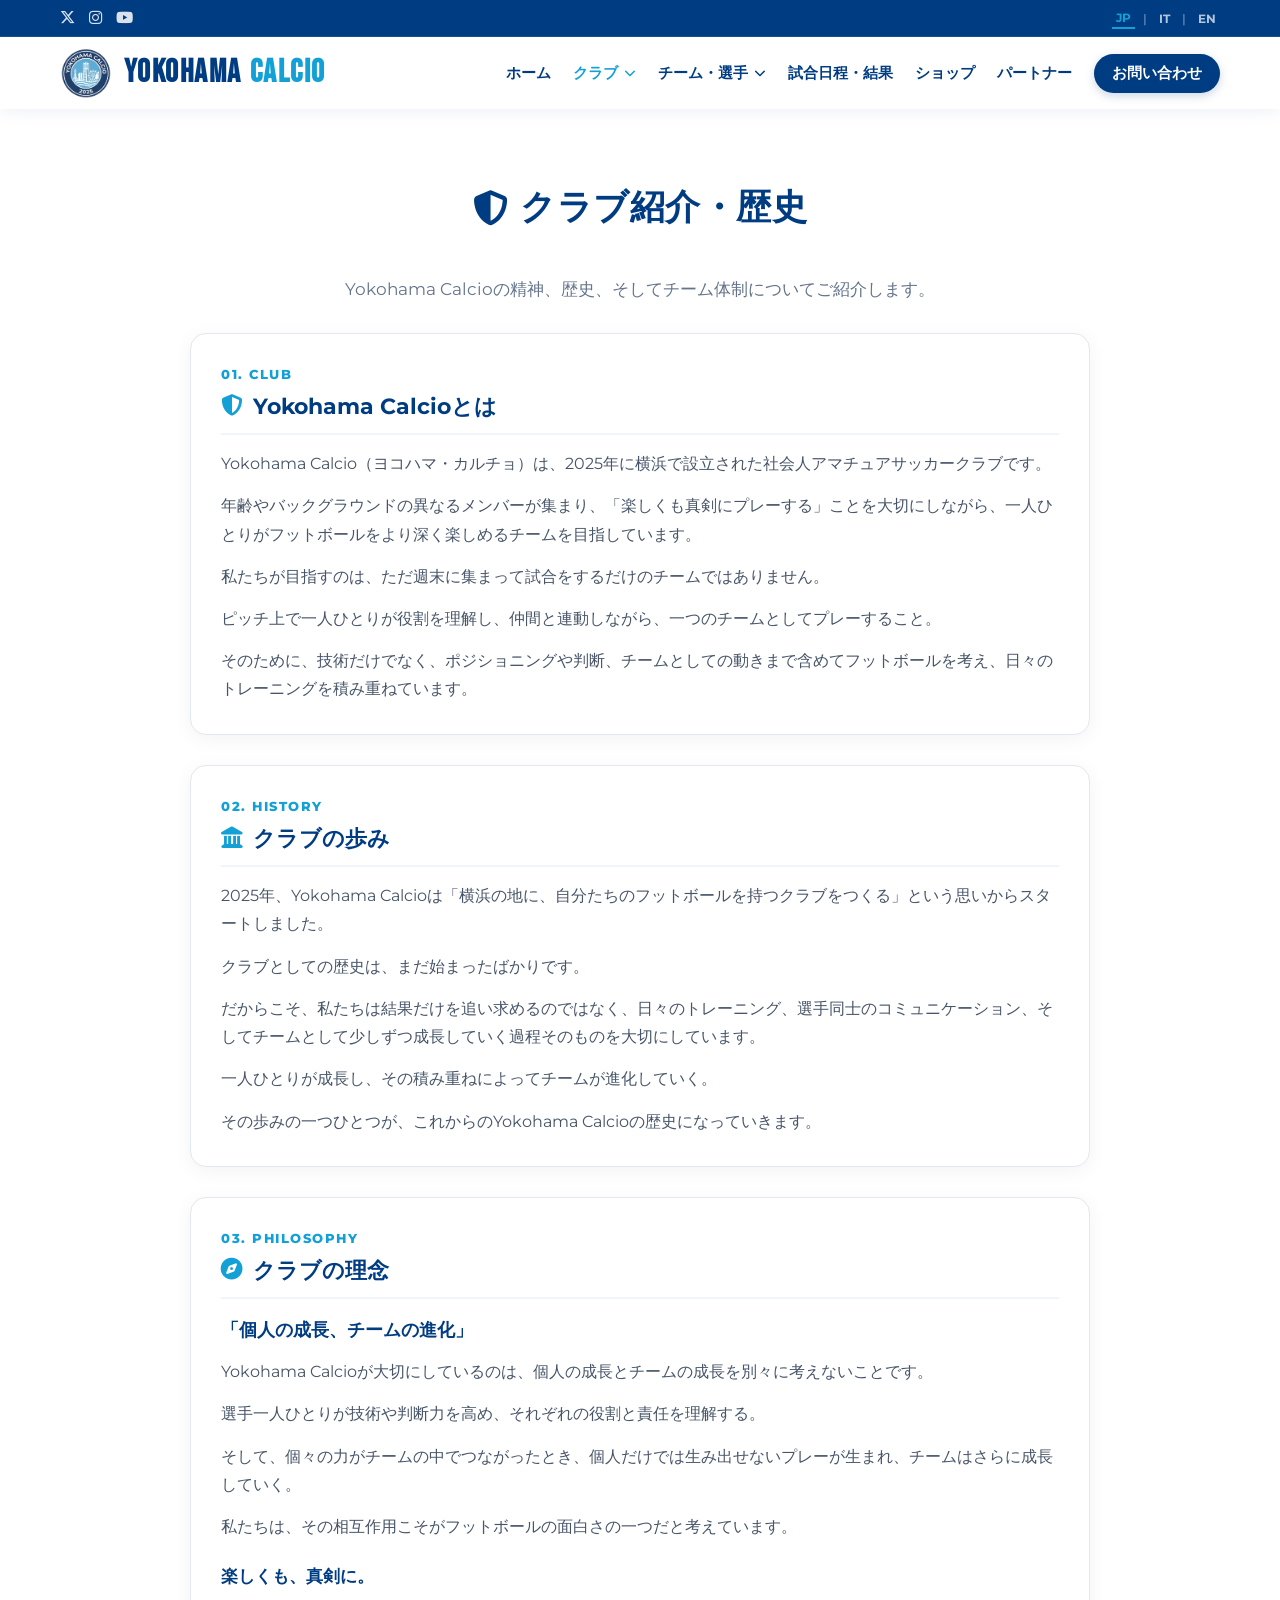
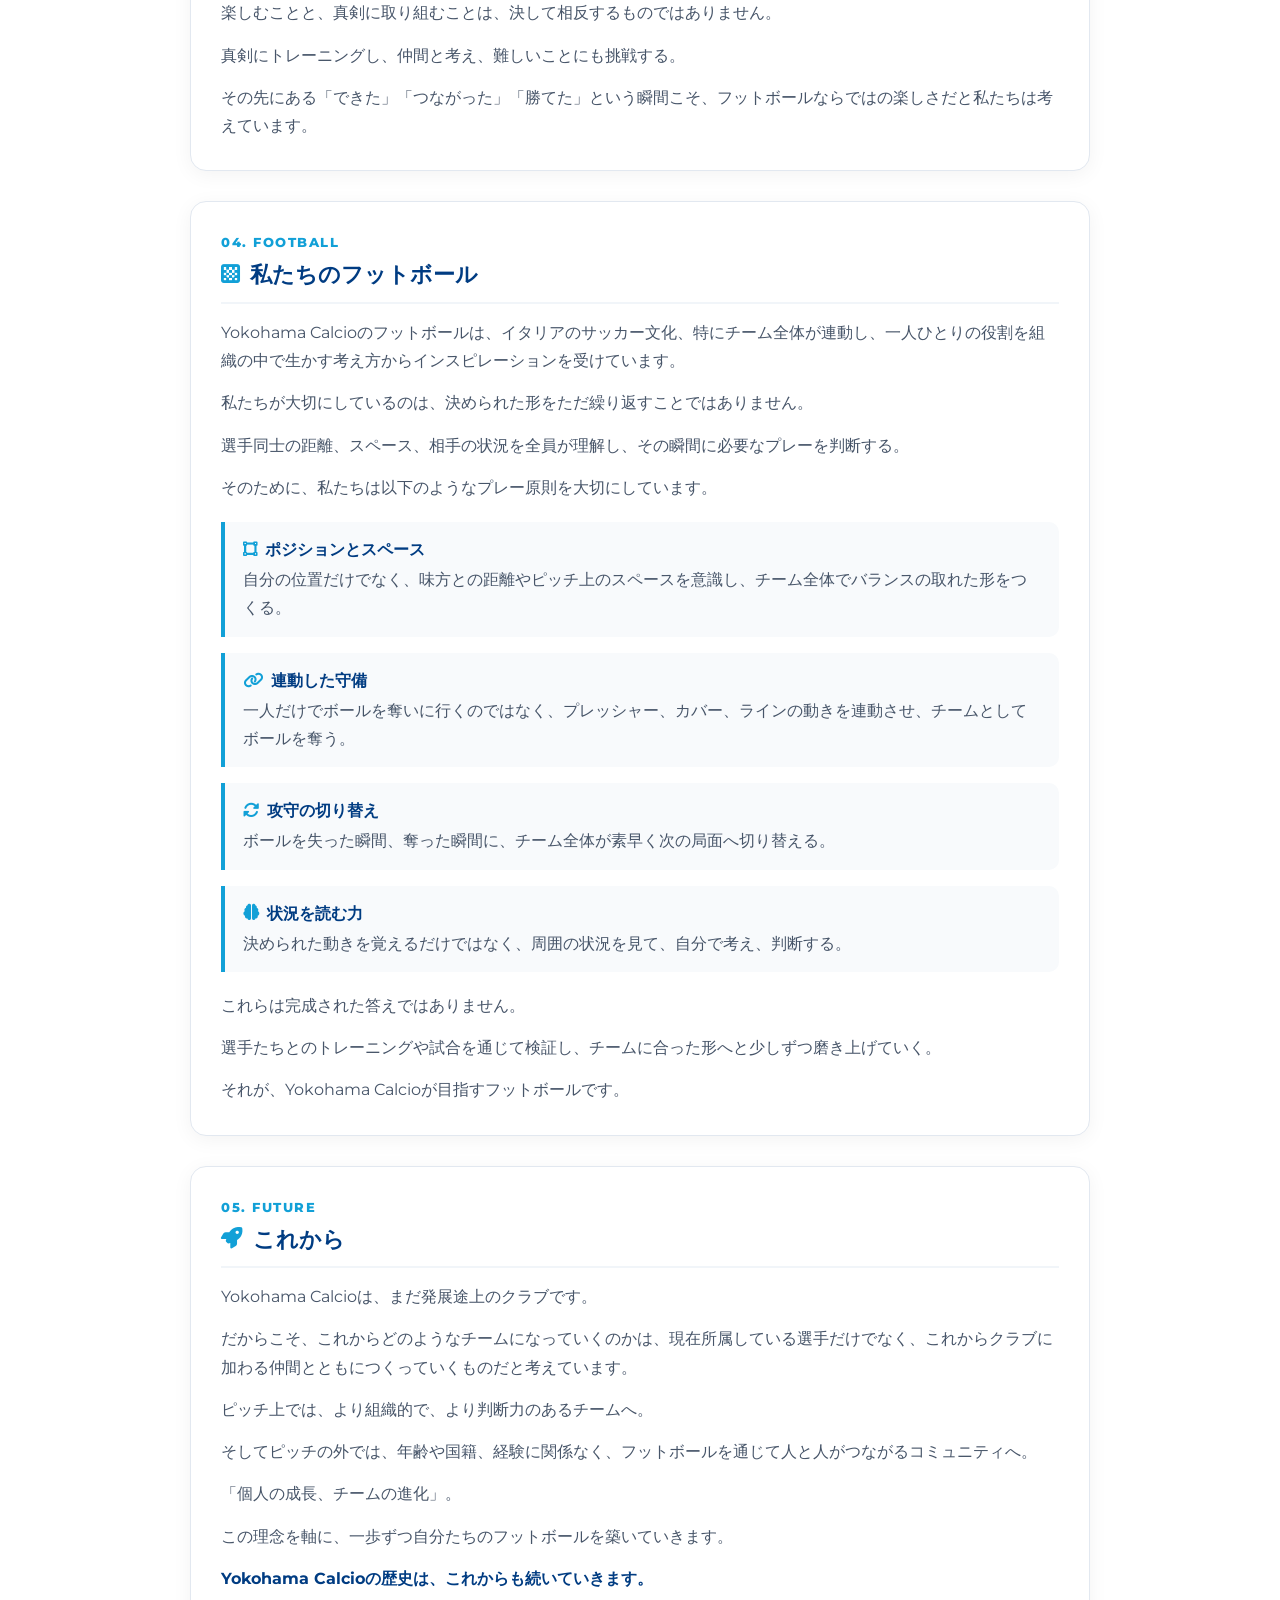
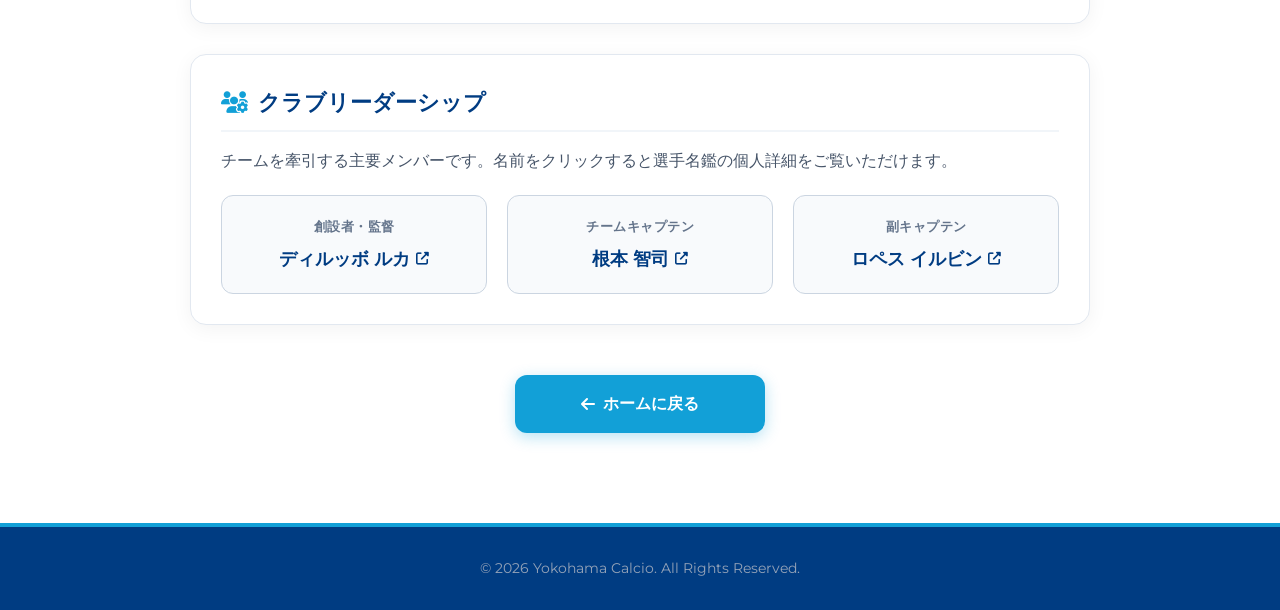
==== about.html @ 45d13f6e "Update about.html" ====
<!DOCTYPE html>
<html lang="ja">
<head>
    <meta charset="UTF-8">
    <meta name="viewport" content="width=device-width, initial-scale=1.0">
    
    <title>クラブ紹介・歴史 | About Club | Yokohama Calcio</title>
    
    <meta name="description" content="Yokohama Calcio（ヨコハマ・カルチョ）のクラブ紹介、歴史、理念、フットボール原則、およびリーダーシップについて。横浜市を拠点とする社会人サッカークラブ。">
    <meta name="keywords" content="Yokohama Calcio, クラブ紹介, チームの歴史, 横浜 サッカーチーム, チーム理念, 戦術, About Yokohama Calcio, Amateur Football Club Yokohama">
    <meta name="author" content="Yokohama Calcio">
    <meta name="robots" content="index, follow">

    <link rel="alternate" hreflang="ja" href="https://yokohamacalcio.com/about.html" />
    <link rel="alternate" hreflang="it" href="https://yokohamacalcio.com/about.html?lang=it" />
    <link rel="alternate" hreflang="en" href="https://yokohamacalcio.com/about.html?lang=en" />
    <link rel="alternate" hreflang="x-default" href="https://yokohamacalcio.com/about.html" />

    <meta property="og:type" content="website">
    <meta property="og:url" content="https://yokohamacalcio.com/about.html">
    <meta property="og:title" content="クラブ紹介・歴史 | Yokohama Calcio">
    <meta property="og:description" content="Yokohama Calcioのチーム理念、歴史、および主要メンバーをご紹介します。">
    <meta property="og:image" content="https://yokohamacalcio.com/immagini/logo.png?v=2">

    <meta name="twitter:card" content="summary_large_image">
    <meta name="twitter:site" content="@yokohamacalcio">
    <meta name="twitter:title" content="クラブ紹介・歴史 | Yokohama Calcio">
    <meta name="twitter:description" content="Yokohama Calcioのチーム理念、歴史、および主要メンバーをご紹介します。">
    <meta name="twitter:image" content="https://yokohamacalcio.com/immagini/logo.png?v=2">
    
    <link rel="icon" href="./immagini/logo.png?v=2" type="image/png">
    <link rel="apple-touch-icon" href="./immagini/logo.png?v=2">
    <link rel="sitemap" type="application/xml" title="Sitemap" href="https://yokohamacalcio.com/sitemap.xml" />

    <link rel="stylesheet" href="https://cdnjs.cloudflare.com/ajax/libs/font-awesome/6.5.0/css/all.min.css">
    <link href="https://fonts.googleapis.com/css2?family=Bebas+Neue&family=Montserrat:wght@400;600;700;800&display=swap" rel="stylesheet">
    <link rel="stylesheet" href="style.css">

    <!-- DATI STRUTTURATI CLUB -->
    <script type="application/ld+json">
    {
      "@context": "https://schema.org",
      "@type": "SportsOrganization",
      "name": "Yokohama Calcio",
      "sport": "Soccer",
      "url": "https://yokohamacalcio.com/about.html",
      "logo": "https://yokohamacalcio.com/immagini/logo.png?v=2",
      "description": "Yokohama Calcio official club history, philosophy, football principles and leadership.",
      "address": {
        "@type": "PostalAddress",
        "addressLocality": "Yokohama",
        "addressRegion": "Kanagawa",
        "addressCountry": "JP"
      }
    }
    </script>
    
    <style>
        /* --- OVERLAY MENU MOBILE SCURO COMPATTO --- */
        .mobile-nav {
            position: fixed;
            top: 0; left: 0;
            width: 100vw; height: 100vh;
            background: rgba(0, 10, 25, 0.75);
            backdrop-filter: blur(6px);
            -webkit-backdrop-filter: blur(6px);
            z-index: 9999;
            display: flex; justify-content: center; align-items: flex-start;
            padding: 15px; box-sizing: border-box;
        }
        .mobile-nav.hidden { display: none !important; }
        .mobile-nav-content {
            background: linear-gradient(145deg, #00224a 0%, #001229 100%);
            color: #ffffff;
            width: 100%; max-width: 380px; max-height: 85vh;
            overflow-y: auto; border-radius: 16px;
            padding: 20px;
            border: 1px solid rgba(135, 206, 235, 0.25);
            box-shadow: 0 15px 35px rgba(0, 0, 0, 0.5);
            display: flex; flex-direction: column; margin-top: 10px;
        }
        .mobile-nav-header {
            display: flex; justify-content: space-between; align-items: center;
            padding-bottom: 12px; margin-bottom: 12px;
            border-bottom: 1px solid rgba(255, 255, 255, 0.15);
        }
        .mobile-nav-header .brand-name { color: #ffffff; font-size: 1.15rem; font-weight: 800; letter-spacing: 1px; }
        .mobile-nav-header .brand-sub { color: #87ceeb; }
        .mobile-nav-close {
            background: rgba(255, 255, 255, 0.1);
            border: 1px solid rgba(255, 255, 255, 0.2);
            font-size: 1.1rem; color: #ffffff; cursor: pointer;
            width: 34px; height: 34px; border-radius: 50%;
            display: flex; align-items: center; justify-content: center;
            transition: all 0.2s ease;
        }
        .mobile-nav-close:active { background: #87ceeb; color: #00224a; }
        .mobile-link {
            color: #ffffff !important;
            font-size: 0.95rem; font-weight: 600;
            padding: 10px 12px; border-radius: 8px;
            display: flex; align-items: center; gap: 12px;
            text-decoration: none;
            transition: background 0.2s ease;
        }
        .mobile-link:hover, .mobile-link:active { background: rgba(255, 255, 255, 0.08); }

        /* ALLINEAMENTO RIGIDO DI TUTTE LE ICONE DEL MENU MOBILE */
        .mobile-nav .menu-icon {
            width: 24px !important;
            min-width: 24px !important;
            text-align: center !important;
            color: #87ceeb !important;
            font-size: 1.05rem !important;
            display: inline-block !important;
            flex-shrink: 0 !important;
        }

        .mobile-dropdown-toggle {
            width: 100%; background: transparent; border: none;
            color: #ffffff !important; font-size: 0.95rem; font-weight: 600;
            padding: 10px 12px;
            display: flex; justify-content: space-between; align-items: center;
            border-radius: 8px; cursor: pointer; box-sizing: border-box;
        }
        .mobile-dropdown-toggle-left {
            display: flex;
            align-items: center;
            gap: 12px;
        }
        .mobile-submenu {
            background: rgba(0, 0, 0, 0.25); border-radius: 8px;
            padding: 4px 0 4px 10px; margin: 4px 0 8px 8px;
            border-left: 2px solid #87ceeb;
        }
        .mobile-submenu .mobile-link.sub {
            font-size: 0.88rem; padding: 8px 10px;
            color: #e2e8f0 !important;
        }
        .mobile-cta-wrapper {
            margin-top: 12px; padding-top: 12px;
            border-top: 1px solid rgba(255, 255, 255, 0.15);
        }
        .mobile-cta-btn {
            background: #87ceeb; color: #00224a !important;
            font-weight: 800; text-align: center;
            padding: 10px; border-radius: 8px;
            display: flex; align-items: center; justify-content: center;
            gap: 8px; text-decoration: none;
        }

        /* --- STILI SPECIFICI PAGINA ABOUT --- */
        .about-content-wrapper {
            display: flex;
            flex-direction: column;
            gap: 30px;
            max-width: 900px;
            margin: 0 auto;
        }
        .about-block {
            background: #ffffff;
            border-radius: 16px;
            padding: 30px;
            box-shadow: 0 4px 20px rgba(0,0,0,0.05);
            border: 1px solid #e2e8f0;
        }
        .about-block-subtitle {
            font-size: 0.82rem;
            font-weight: 800;
            color: var(--primary-sky, #12A0D7);
            letter-spacing: 1.5px;
            text-transform: uppercase;
            margin-bottom: 4px;
            display: block;
        }
        .about-block h3 {
            font-family: 'Montserrat', sans-serif;
            font-size: 1.35rem;
            color: var(--dark-navy, #003c82);
            margin-bottom: 15px;
            display: flex;
            align-items: center;
            gap: 10px;
            border-bottom: 2px solid #f1f5f9;
            padding-bottom: 10px;
        }
        .about-block h3 i {
            color: var(--primary-sky, #87ceeb);
        }
        .about-block p {
            color: #475569;
            line-height: 1.8;
            margin-bottom: 14px;
            font-size: 0.98rem;
        }
        .about-block p:last-child {
            margin-bottom: 0;
        }

        /* LISTA PRINCIPI DI GIOCO (FOOTBALL) */
        .principles-list {
            display: flex;
            flex-direction: column;
            gap: 16px;
            margin: 20px 0;
        }
        .principle-item {
            background: #f8fafc;
            border-left: 4px solid var(--primary-sky, #87ceeb);
            padding: 14px 18px;
            border-radius: 0 10px 10px 0;
        }
        .principle-title {
            font-weight: 800;
            color: var(--dark-navy, #003c82);
            font-size: 1.02rem;
            margin-bottom: 4px;
            display: flex;
            align-items: center;
            gap: 8px;
        }
        .principle-desc {
            font-size: 0.92rem;
            color: #475569;
            line-height: 1.6;
            margin: 0 !important;
        }

        .leadership-grid {
            display: grid;
            grid-template-columns: repeat(auto-fit, minmax(200px, 1fr));
            gap: 20px;
            margin-top: 20px;
        }
        .leader-card {
            background: #f8fafc;
            border-radius: 12px;
            padding: 20px;
            text-align: center;
            border: 1px solid #cbd5e1;
            transition: transform 0.2s ease, box-shadow 0.2s ease;
        }
        .leader-card:hover {
            transform: translateY(-3px);
            box-shadow: 0 6px 15px rgba(0,60,130,0.1);
            border-color: var(--primary-sky, #87ceeb);
        }
        .leader-role {
            font-size: 0.82rem;
            font-weight: 700;
            color: #64748b;
            text-transform: uppercase;
            margin-bottom: 8px;
            letter-spacing: 0.5px;
        }
        .leader-name {
            font-size: 1.1rem;
            font-weight: 800;
        }
        .leader-name a {
            color: var(--dark-navy, #003c82);
            text-decoration: none;
            display: inline-flex;
            align-items: center;
            gap: 6px;
        }
        .leader-name a:hover {
            color: #12A0D7;
            text-decoration: underline;
        }
        .leader-name a i {
            font-size: 0.8rem;
        }

        /* OPTIMIZATION RESPONSIVE TYPOGRAPHY PER MOBILE */
        @media (max-width: 600px) {
            .section-title {
                font-size: 1.45rem !important;
                line-height: 1.3 !important;
                justify-content: center !important;
                text-align: center !important;
            }
            .about-block h3 {
                font-size: 1.15rem !important;
            }
            .about-block p {
                font-size: 0.9rem !important;
            }
        }
    </style>
</head>
<body>

<header class="header">
  <div class="top-bar">
    <div class="container top-bar-container">
      <div class="top-bar-social">
        <a href="https://x.com/yokohamacalcio" target="_blank" aria-label="X"><i class="fab fa-x-twitter"></i></a>
        <a href="https://instagram.com/yokohamacalcio" target="_blank" aria-label="Instagram"><i class="fab fa-instagram"></i></a>
        <a href="https://youtube.com/@yokohamacalcio?si=NBPkZ0qFxFVrOIof" target="_blank" aria-label="YouTube"><i class="fab fa-youtube"></i></a>
      </div>
      <div class="lang-switcher">
        <button class="lang-btn active" data-lang="ja">JP</button>
        <span class="lang-divider">|</span>
        <button class="lang-btn" data-lang="it">IT</button>
        <span class="lang-divider">|</span>
        <button class="lang-btn" data-lang="en">EN</button>
      </div>
    </div>
  </div>

  <div class="main-header-bar">
    <div class="container header-container">
      <div class="logo-title">
        <a href="index.html">
          <img src="./immagini/logo.png?v=2" alt="Yokohama Calcio" class="logo">
        </a>
        <a href="index.html" class="brand-name">
          <span>YOKOHAMA</span>
          <span class="brand-sub">CALCIO</span>
        </a>
      </div>

      <div class="desktop-nav-wrapper">
        <nav class="main-nav">
          <a href="index.html" data-i18n="nav.home">ホーム</a>

          <div class="nav-item dropdown">
            <a href="about.html" class="dropdown-toggle" style="color: var(--primary-sky);">
              <span data-i18n="nav.about_group">クラブ</span> 
              <i class="fas fa-chevron-down nav-arrow"></i>
            </a>
            <div class="dropdown-menu">
              <a href="about.html" style="color: var(--primary-sky); font-weight: 700;" data-i18n="nav.about">チーム紹介</a>
              <a href="index.html#gallery" data-i18n="nav.gallery">ギャラリー</a>
              <a href="faq.html" data-i18n="nav.faq">よくある質問</a>
            </div>
          </div>

          <div class="nav-item dropdown">
            <a href="players.html" class="dropdown-toggle">
              <span data-i18n="nav.team_group">チーム・選手</span> 
              <i class="fas fa-chevron-down nav-arrow"></i>
            </a>
            <div class="dropdown-menu">
              <a href="players.html" data-i18n="nav.players">選手紹介</a>
              <a href="stats.html" data-i18n="nav.stats">成績・スタッツ</a>
            </div>
          </div>

          <a href="matches.html" data-i18n="nav.matches">試合日程・結果</a>
          <a href="index.html#shop" data-i18n="nav.shop">ショップ</a>
          <a href="index.html#sponsors" data-i18n="nav.sponsors">パートナー</a>
          <a href="index.html#contact" class="nav-cta-btn" data-i18n="nav.contact">お問い合わせ</a>
        </nav>
      </div>

      <button class="mobile-menu-toggle" aria-label="Menu">
        <i class="fas fa-bars"></i>
      </button>
    </div>
  </div>

  <nav class="mobile-nav hidden">
    <div class="mobile-nav-content">
      <div class="mobile-nav-header">
        <div class="logo-title" style="margin: 0;">
          <span class="brand-name">YOKOHAMA <span class="brand-sub">CALCIO</span></span>
        </div>
        <button class="mobile-nav-close" aria-label="Chiudi"><i class="fas fa-times"></i></button>
      </div>

      <a href="index.html" class="mobile-link">
        <i class="fas fa-home menu-icon"></i> <span data-i18n="nav.home">ホーム</span>
      </a>

      <div class="mobile-dropdown-group">
        <button class="mobile-dropdown-toggle">
          <div class="mobile-dropdown-toggle-left">
            <i class="fas fa-shield-alt menu-icon"></i>
            <span data-i18n="nav.team_group">チーム・選手</span>
          </div>
          <i class="fas fa-chevron-down mobile-arrow" style="color: #87ceeb;"></i>
        </button>
        <div class="mobile-submenu hidden">
          <a href="about.html" class="mobile-link sub" style="color: #87ceeb !important; font-weight: 800;" data-i18n="nav.about">チーム紹介</a>
          <a href="players.html" class="mobile-link sub" data-i18n="nav.players">選手紹介</a>
          <a href="stats.html" class="mobile-link sub" data-i18n="nav.stats">成績・スタッツ</a>
          <a href="index.html#gallery" class="mobile-link sub" data-i18n="nav.gallery">ギャラリー</a>
        </div>
      </div>

      <a href="matches.html" class="mobile-link">
        <i class="fas fa-calendar-alt menu-icon"></i> <span data-i18n="nav.matches">試合日程・結果</span>
      </a>
      <a href="index.html#shop" class="mobile-link">
        <i class="fas fa-shopping-bag menu-icon"></i> <span data-i18n="nav.shop">ショップ</span>
      </a>
      <a href="index.html#sponsors" class="mobile-link">
        <i class="fas fa-handshake menu-icon"></i> <span data-i18n="nav.sponsors">パートナー</span>
      </a>
      <a href="faq.html" class="mobile-link">
        <i class="fas fa-question-circle menu-icon"></i> <span data-i18n="nav.faq">よくある質問</span>
      </a>

      <div class="mobile-cta-wrapper">
        <a href="index.html#contact" class="mobile-cta-btn">
          <i class="fas fa-paper-plane"></i> <span data-i18n="nav.contact">お問い合わせ</span>
        </a>
      </div>
    </div>
  </nav>
</header>

<section class="section about-page-section">
    <div class="container">
        <h2 class="section-title"><i class="fas fa-shield-alt"></i> <span data-i18n="about_page.title">クラブ紹介・歴史</span></h2>
        <p class="matches-intro" data-i18n="about_page.intro" style="text-align: center; color: #64748b; margin-bottom: 30px;">Yokohama Calcioの精神、歴史、そしてチーム体制についてご紹介します。</p>

        <div class="about-content-wrapper">
            
            <!-- 01. CLUB -->
            <div class="about-block">
                <span class="about-block-subtitle">01. CLUB</span>
                <h3><i class="fas fa-shield-alt"></i> <span data-i18n="about.sec1_title">Yokohama Calcioとは</span></h3>
                <p data-i18n="about.sec1_p1">Yokohama Calcio（ヨコハマ・カルチョ）は、2025年に横浜で設立された社会人アマチュアサッカークラブです。</p>
                <p data-i18n="about.sec1_p2">年齢やバックグラウンドの異なるメンバーが集まり、「楽しくも真剣にプレーする」ことを大切にしながら、一人ひとりがフットボールをより深く楽しめるチームを目指しています。</p>
                <p data-i18n="about.sec1_p3">私たちが目指すのは、ただ週末に集まって試合をするだけのチームではありません。</p>
                <p data-i18n="about.sec1_p4">ピッチ上で一人ひとりが役割を理解し、仲間と連動しながら、一つのチームとしてプレーすること。</p>
                <p data-i18n="about.sec1_p5">そのために、技術だけでなく、ポジショニングや判断、チームとしての動きまで含めてフットボールを考え、日々のトレーニングを積み重ねています。</p>
            </div>

            <!-- 02. HISTORY -->
            <div class="about-block">
                <span class="about-block-subtitle">02. HISTORY</span>
                <h3><i class="fas fa-landmark"></i> <span data-i18n="about.sec2_title">クラブの歩み</span></h3>
                <p data-i18n="about.sec2_p1">2025年、Yokohama Calcioは「横浜の地に、自分たちのフットボールを持つクラブをつくる」という思いからスタートしました。</p>
                <p data-i18n="about.sec2_p2">クラブとしての歴史は、まだ始まったばかりです。</p>
                <p data-i18n="about.sec2_p3">だからこそ、私たちは結果だけを追い求めるのではなく、日々のトレーニング、選手同士のコミュニケーション、そしてチームとして少しずつ成長していく過程そのものを大切にしています。</p>
                <p data-i18n="about.sec2_p4">一人ひとりが成長し、その積み重ねによってチームが進化していく。</p>
                <p data-i18n="about.sec2_p5">その歩みの一つひとつが、これからのYokohama Calcioの歴史になっていきます。</p>
            </div>

            <!-- 03. PHILOSOPHY -->
            <div class="about-block">
                <span class="about-block-subtitle">03. PHILOSOPHY</span>
                <h3><i class="fas fa-compass"></i> <span data-i18n="about.sec3_title">クラブの理念</span></h3>
                <p style="font-weight: 800; color: var(--dark-navy, #003c82); font-size: 1.1rem; margin-bottom: 12px;" data-i18n="about.sec3_motto">「個人の成長、チームの進化」</p>
                <p data-i18n="about.sec3_p1">Yokohama Calcioが大切にしているのは、個人の成長とチームの成長を別々に考えないことです。</p>
                <p data-i18n="about.sec3_p2">選手一人ひとりが技術や判断力を高め、それぞれの役割と責任を理解する。</p>
                <p data-i18n="about.sec3_p3">アンド、個々の力がチームの中でつながったとき、個人だけでは生み出せないプレーが生まれ、チームはさらに成長していく。</p>
                <p data-i18n="about.sec3_p4">私たちは、その相互作用こそがフットボールの面白さの一つだと考えています。</p>
                
                <p style="font-weight: 800; color: var(--dark-navy, #003c82); font-size: 1.05rem; margin-top: 20px; margin-bottom: 8px;" data-i18n="about.sec3_submotto">楽しくも、真剣に。</p>
                <p data-i18n="about.sec3_p5">楽しむことと、真剣に取り組むことは、決して相反するものではありません。</p>
                <p data-i18n="about.sec3_p6">真剣にトレーニングし、仲間と考え、難しいことにも挑戦する。</p>
                <p data-i18n="about.sec3_p7">その先にある「できた」「つながった」「勝てた」という瞬間こそ、フットボールならではの楽しさだと私たちは考えています。</p>
            </div>

            <!-- 04. FOOTBALL -->
            <div class="about-block">
                <span class="about-block-subtitle">04. FOOTBALL</span>
                <h3><i class="fas fa-chess-board"></i> <span data-i18n="about.sec4_title">私たちのフットボール</span></h3>
                <p data-i18n="about.sec4_p1">Yokohama Calcioのフットボールは、イタリアのサッカー文化、特にチーム全体が連動し、一人ひとりの役割を組織の中で生かす考え方からインスピレーションを受けています。</p>
                <p data-i18n="about.sec4_p2">私たちが大切にしているのは、決められた形をただ繰り返すことではありません。</p>
                <p data-i18n="about.sec4_p3">選手同士の距離、スペース、相手の状況を全員が理解し、その瞬間に必要なプレーを判断する。</p>
                <p data-i18n="about.sec4_p4">そのために、私たちは以下のようなプレー原則を大切にしています。</p>

                <div class="principles-list">
                    <div class="principle-item">
                        <div class="principle-title"><i class="fas fa-vector-square" style="color: #12A0D7;"></i> <span data-i18n="about.p1_title">ポジションとスペース</span></div>
                        <p class="principle-desc" data-i18n="about.p1_desc">自分の位置だけでなく、味方との距離やピッチ上のスペースを意識し、チーム全体でバランスの取れた形をつくる。</p>
                    </div>
                    <div class="principle-item">
                        <div class="principle-title"><i class="fas fa-link" style="color: #12A0D7;"></i> <span data-i18n="about.p2_title">連動した守備</span></div>
                        <p class="principle-desc" data-i18n="about.p2_desc">一人だけでボールを奪いに行くのではなく、プレッシャー、カバー、ラインの動きを連動させ、チームとしてボールを奪う。</p>
                    </div>
                    <div class="principle-item">
                        <div class="principle-title"><i class="fas fa-sync-alt" style="color: #12A0D7;"></i> <span data-i18n="about.p3_title">攻守の切り替え</span></div>
                        <p class="principle-desc" data-i18n="about.p3_desc">ボールを失った瞬間、奪った瞬間に、チーム全体が素早く次の局面へ切り替える。</p>
                    </div>
                    <div class="principle-item">
                        <div class="principle-title"><i class="fas fa-brain" style="color: #12A0D7;"></i> <span data-i18n="about.p4_title">状況を読む力</span></div>
                        <p class="principle-desc" data-i18n="about.p4_desc">決められた動きを覚えるだけではなく、周囲の状況を見て、自分で考え、判断する。</p>
                    </div>
                </div>

                <p data-i18n="about.sec4_p5">これらは完成された答えではありません。</p>
                <p data-i18n="about.sec4_p6">選手たちとのトレーニングや試合を通じて検証し、チームに合った形へと少しずつ磨き上げていく。</p>
                <p data-i18n="about.sec4_p7">それが、Yokohama Calcioが目指すフットボールです。</p>
            </div>

            <!-- 05. FUTURE -->
            <div class="about-block">
                <span class="about-block-subtitle">05. FUTURE</span>
                <h3><i class="fas fa-rocket"></i> <span data-i18n="about.sec5_title">これから</span></h3>
                <p data-i18n="about.sec5_p1">Yokohama Calcioは、まだ発展途上のクラブです。</p>
                <p data-i18n="about.sec5_p2">だからこそ、これからどのようなチームになっていくのかは、現在所属している選手だけでなく、これからクラブに加わる仲間とともにつくっていくものだと考えています。</p>
                <p data-i18n="about.sec5_p3">ピッチ上では、より組織的で、より判断力のあるチームへ。</p>
                <p data-i18n="about.sec5_p4">そしてピッチの外では、年齢や国籍、経験に関係なく、フットボールを通じて人と人がつながるコミュニティへ。</p>
                <p data-i18n="about.sec5_p5">「個人の成長、チームの進化」。</p>
                <p data-i18n="about.sec5_p6">この理念を軸に、一歩ずつ自分たちのフットボールを築いていきます。</p>
                <p data-i18n="about.sec5_p7" style="font-weight: 700; color: var(--dark-navy, #003c82);">Yokohama Calcioの歴史は、これからも続いていきます。</p>
            </div>

            <!-- LEADERSHIP / ORGANIGRAMMA DINAMICO DA JSON -->
            <div class="about-block">
                <h3><i class="fas fa-users-cog"></i> <span data-i18n="about.leadership_title">クラブリーダーシップ</span></h3>
                <p data-i18n="about.leadership_desc">チームを牽引する主要メンバーです。名前をクリックすると選手名鑑の個人詳細をご覧いただけます。</p>
                
                <div class="leadership-grid">
                    <div class="leader-card">
                        <div class="leader-role" data-i18n="role.manager">創設者・監督</div>
                        <div class="leader-name">
                            <a href="players.html#di-rubbo-luca" data-player-id="di-rubbo-luca">
                                <span class="player-display-name">ディルッボ ルカ</span> <i class="fas fa-external-link-alt"></i>
                            </a>
                        </div>
                    </div>
                    <div class="leader-card">
                        <div class="leader-role" data-i18n="role.captain">チームキャプテン</div>
                        <div class="leader-name">
                            <a href="players.html#nemoto-satoshi" data-player-id="nemoto-satoshi">
                                <span class="player-display-name">根本 智司</span> <i class="fas fa-external-link-alt"></i>
                            </a>
                        </div>
                    </div>
                    <div class="leader-card">
                        <div class="leader-role" data-i18n="role.vice_captain">副キャプテン</div>
                        <div class="leader-name">
                            <a href="players.html#lopez-irving" data-player-id="lopez-irving">
                                <span class="player-display-name">ロペス イルビン</span> <i class="fas fa-external-link-alt"></i>
                            </a>
                        </div>
                    </div>
                </div>
            </div>

        </div>

        <div class="back-home-wrapper" style="text-align: center; margin-top: 50px;">
            <a href="index.html" class="google-form-btn back-btn" style="display: inline-flex; justify-content: center; align-items: center; max-width: 250px; margin: 0 auto; gap: 8px;">
                <i class="fas fa-arrow-left"></i> <span data-i18n="btn.back_home">ホームに戻る</span>
            </a>
        </div>
    </div>
</section>

<button id="scrollToTopBtn" aria-label="Torna in cima"><i class="fas fa-chevron-up"></i></button>

<footer class="footer">
    <p>&copy; <span id="currentYear"></span> Yokohama Calcio. All Rights Reserved.</p>
</footer>

<script>
    const pageTitles = {
        ja: "クラブ紹介・歴史 | About Club | Yokohama Calcio",
        it: "Chi Siamo & Storia | Yokohama Calcio",
        en: "About Club & History | Yokohama Calcio"
    };

    let currentLang = localStorage.getItem('preferred_lang') || 'ja';
    let playersData = [];

    const translations = {
        ja: {
            "nav.home": "ホーム", "nav.about_group": "クラブ", "nav.team_group": "チーム・選手",
            "nav.team": "チーム", "nav.about": "チーム紹介", "nav.players": "選手紹介", "nav.stats": "成績・スタッツ",
            "nav.matches": "試合日程・結果", "nav.gallery": "ギャラリー", "nav.sponsors": "パートナー",
            "nav.faq": "よくある質問", "nav.shop": "ショップ", "nav.contact": "お問い合わせ",
            "about_page.title": "クラブ紹介・歴史", "about_page.intro": "Yokohama Calcioの精神、歴史、そしてチーム体制についてご紹介します。",
            
            "about.sec1_title": "Yokohama Calcioとは",
            "about.sec1_p1": "Yokohama Calcio（ヨコハマ・カルチョ）は、2025年に横浜で設立された社会人アマチュアサッカークラブです。",
            "about.sec1_p2": "年齢やバックグラウンドの異なるメンバーが集まり、「楽しくも真剣にプレーする」ことを大切にしながら、一人ひとりがフットボールをより深く楽しめるチームを目指しています。",
            "about.sec1_p3": "私たちが目指すのは、ただ週末に集まって試合をするだけのチームではありません。",
            "about.sec1_p4": "ピッチ上で一人ひとりが役割を理解し、仲間と連動しながら、一つのチームとしてプレーすること。",
            "about.sec1_p5": "そのために、技術だけでなく、ポジショニングや判断、チームとしての動きまで含めてフットボールを考え、日々のトレーニングを積み重ねています。",

            "about.sec2_title": "クラブの歩み",
            "about.sec2_p1": "2025年、Yokohama Calcioは「横浜の地に、自分たちのフットボールを持つクラブをつくる」という思いからスタートしました。",
            "about.sec2_p2": "クラブとしての歴史は、まだ始まったばかりです。",
            "about.sec2_p3": "だからこそ、私たちは結果だけを追い求めるのではなく、日々のトレーニング、選手同士のコミュニケーション、そしてチームとして少しずつ成長していく過程そのものを大切にしています。",
            "about.sec2_p4": "一人ひとりが成長し、その積み重ねによってチームが進化していく。",
            "about.sec2_p5": "その歩みの一つひとつが、これからのYokohama Calcioの歴史になっていきます。",

            "about.sec3_title": "クラブの理念",
            "about.sec3_motto": "「個人の成長、チームの進化」",
            "about.sec3_p1": "Yokohama Calcioが大切にしているのは、個人の成長とチームの成長を別々に考えないことです。",
            "about.sec3_p2": "選手一人ひとりが技術や判断力を高め、それぞれの役割と責任を理解する。",
            "about.sec3_p3": "そして、個々の力がチームの中でつながったとき、個人だけでは生み出せないプレーが生まれ、チームはさらに成長していく。",
            "about.sec3_p4": "私たちは、その相互作用こそがフットボールの面白さの一つだと考えています。",
            "about.sec3_submotto": "楽しくも、真剣に。",
            "about.sec3_p5": "楽しむことと、真剣に取り組むことは、決して相反するものではありません。",
            "about.sec3_p6": "真剣にトレーニングし、仲間と考え、難しいことにも挑戦する。",
            "about.sec3_p7": "その先にある「できた」「つながった」「勝てた」という瞬間こそ、フットボールならではの楽しさだと私たちは考えています。",

            "about.sec4_title": "私たちのフットボール",
            "about.sec4_p1": "Yokohama Calcioのフットボールは、イタリアのサッカー文化、特にチーム全体が連動し、一人ひとりの役割を組織の中で生かす考え方からインスピレーションを受けています。",
            "about.sec4_p2": "私たちが大切にしているのは、決められた形をただ繰り返すことではありません。",
            "about.sec4_p3": "選手同士の距離、スペース、相手の状況を全員が理解し、その瞬間に必要なプレーを判断する。",
            "about.sec4_p4": "そのために、私たちは以下のようなプレー原則を大切にしています。",
            "about.p1_title": "ポジションとスペース",
            "about.p1_desc": "自分の位置だけでなく、味方との距離やピッチ上のスペースを意識し、チーム全体でバランスの取れた形をつくる。",
            "about.p2_title": "連動した守備",
            "about.p2_desc": "一人だけでボールを奪いに行くのではなく、プレッシャー、カバー、ラインの動きを連動させ、チームとしてボールを奪う。",
            "about.p3_title": "攻守の切り替え",
            "about.p3_desc": "ボールを失った瞬間、奪った瞬間に、チーム全体が素早く次の局面へ切り替える。",
            "about.p4_title": "状況を読む力",
            "about.p4_desc": "決められた動きを覚えるだけではなく、周囲の状況を見て、自分で考え、判断する。",
            "about.sec4_p5": "これらは完成された答えではありません。",
            "about.sec4_p6": "選手たちとのトレーニングや試合を通じて検証し、チームに合った形へと少しずつ磨き上げていく。",
            "about.sec4_p7": "それが、Yokohama Calcioが目指すフットボールです。",

            "about.sec5_title": "これから",
            "about.sec5_p1": "Yokohama Calcioは、まだ発展途上のクラブです。",
            "about.sec5_p2": "だからこそ、これからどのようなチームになっていくのかは、現在所属している選手だけでなく、これからクラブに加わる仲間とともにつくっていくものだと考えています。",
            "about.sec5_p3": "ピッチ上では、より組織的で、より判断力のあるチームへ。",
            "about.sec5_p4": "そしてピッチの外では、年齢や国籍、経験に関係なく、フットボールを通じて人と人がつながるコミュニティへ。",
            "about.sec5_p5": "「個人の成長、チームの進化」。",
            "about.sec5_p6": "この理念を軸に、一歩ずつ自分たちのフットボールを築いていきます。",
            "about.sec5_p7": "Yokohama Calcioの歴史は、これからも続いていきます。",

            "about.leadership_title": "クラブリーダーシップ",
            "about.leadership_desc": "チームを牽引する主要メンバーです。名前をクリックすると選手名鑑の個人詳細をご覧いただけます。",
            "role.manager": "創設者・監督", "role.captain": "チームキャプテン", "role.vice_captain": "副キャプテン",
            "btn.back_home": "ホームに戻る"
        },
        it: {
            "nav.home": "Home", "nav.about_group": "CLUB", "nav.team_group": "SQUADRA",
            "nav.team": "SQUADRA", "nav.about": "Chi Siamo", "nav.players": "Giocatori", "nav.stats": "Statistiche",
            "nav.matches": "Partite & Risultati", "nav.gallery": "Galleria", "nav.sponsors": "Partner",
            "nav.faq": "FAQ", "nav.contact": "Contatti",
            "about_page.title": "Chi Siamo & Storia", "about_page.intro": "Scopri la filosofia, la storia e la struttura di Yokohama Calcio.",
            
            "about.sec1_title": "Cos'è lo Yokohama Calcio",
            "about.sec1_p1": "Lo Yokohama Calcio è un club di calcio amatoriale fondato nel 2025 a Yokohama.",
            "about.sec1_p2": "Riunisce giocatori di diverse età ed esperienze con l'obiettivo di divertirsi giocando un calcio serio e organizzato.",
            "about.sec1_p3": "Non vogliamo essere semplicemente una squadra che si ritrova il fine settimana per fare una partita.",
            "about.sec1_p4": "Ci impegniamo affinché ogni giocatore comprenda il proprio ruolo in campo e si muova in sinergia con i compagni come un unico blocco.",
            "about.sec1_p5": "Per questo lavoriamo costantemente in allenamento non solo sulla tecnica, ma anche sul posizionamento, sulla lettura del gioco e sui movimenti di squadra.",

            "about.sec2_title": "La Nostra Storia",
            "about.sec2_p1": "Nel 2025 lo Yokohama Calcio è nato con un'idea chiara: creare a Yokohama una squadra con una propria precisa identità calcistica.",
            "about.sec2_p2": "La storia del club è solo all'inizio.",
            "about.sec2_p3": "Proprio per questo non rincorriamo solo il risultato, ma diamo valore ad ogni singolo allenamento, al dialogo nello spogliatoio e al percorso di crescita collettiva.",
            "about.sec2_p4": "La crescita del singolo alimenta l'evoluzione della squadra.",
            "about.sec2_p5": "Ogni passo di questo percorso costituisce la storia presente e futura dello Yokohama Calcio.",

            "about.sec3_title": "La Filosofia del Club",
            "about.sec3_motto": "“Crescita individuale, evoluzione della squadra”",
            "about.sec3_p1": "Sviluppo individuale e crescita collettiva per noi sono indissolubili.",
            "about.sec3_p2": "Ogni giocatore affina tecnica e capacità decisionale, comprendendo i propri compiti e le proprie responsabilità.",
            "about.sec3_p3": "Quando le qualità dei singoli si connettono in campo, nascono giocate che il singolo da solo non potrebbe mai creare.",
            "about.sec3_p4": "Crediamo che questa sinergia sia l'essenza più affascinante del calcio.",
            "about.sec3_submotto": "Serietà e Divertimento.",
            "about.sec3_p5": "Divertirsi e impegnarsi con serietà non sono concetti in contraddizione.",
            "about.sec3_p6": "Allenarsi duramente, confrontarsi e affrontare le difficoltà insieme fa parte del gioco.",
            "about.sec3_p7": "È proprio in quel momento in cui un movimento riesce, una giocata si chiude o si vince una partita che si prova la gioia autentica del calcio.",

            "about.sec4_title": "Il Nostro Calcio",
            "about.sec4_p1": "Il nostro calcio trae profonda ispirazione dalla cultura tattica italiana, fondata sull'organizzazione collettiva e sulla valorizzazione del singolo all'interno del sistema.",
            "about.sec4_p2": "Non ci interessa ripetere a memoria schemi rigidi.",
            "about.sec4_p3": "Vogliamo che tutti i giocatori leggano gli spazi, le distanze e la situazione dell'avversario per prendere la decisione migliore in ogni istante.",
            "about.sec4_p4": "Per fare questo ci basiamo su quattro principi fondamentali:",
            "about.p1_title": "Posizione e Spazio",
            "about.p1_desc": "Mantenere l'equilibrio di squadra occupando correttamente il campo e valutando la distanza dai compagni.",
            "about.p2_title": "Difesa Organizzata",
            "about.p2_desc": "Recuperare palla di squadra attraverso pressione, coperture e movimenti di linea coordinati.",
            "about.p3_title": "Transizioni Rapide",
            "about.p3_desc": "Reagire immediatamente al momento della perdita o del recupero del pallone.",
            "about.p4_title": "Lettura del Gioco",
            "about.p4_desc": "Osservare ciò che accade intorno, pensare e decidere in autonomia anziché eseguire movimenti meccanici.",
            "about.sec4_p5": "Questi principi non sono risposte dogmatiche.",
            "about.sec4_p6": "Li testiamo e li affiniamo continuamente attraverso gli allenamenti e le partite per modellarli sulle caratteristiche dei nostri giocatori.",
            "about.sec4_p7": "Questo è il calcio a cui aspira lo Yokohama Calcio.",

            "about.sec5_title": "Il Futuro",
            "about.sec5_p1": "Lo Yokohama Calcio è un club in piena evoluzione.",
            "about.sec5_p2": "Il tipo di squadra che diventeremo dipenderà dal contributo di chi ne fa parte oggi e di chi si unirà a noi domani.",
            "about.sec5_p3": "In campo puntiamo ad essere una squadra sempre più organizzata e intelligente.",
            "about.sec5_p4": "Fuori dal campo vogliamo costruire una comunità aperta, capace di unire le persone attraverso il calcio indipendentemente da età, nazionalità o esperienza.",
            "about.sec5_p5": "“Crescita individuale, evoluzione della squadra”.",
            "about.sec5_p6": "Continueremo a costruire il nostro calcio passo dopo passo attorno a questo principio.",
            "about.sec5_p7": "La storia dello Yokohama Calcio continua.",

            "about.leadership_title": "Leadership del Club",
            "about.leadership_desc": "I principali punti di riferimento della squadra. Clicca sui nomi per visualizzare le schede personali.",
            "role.manager": "Fondatore & Mister", "role.captain": "Capitano", "role.vice_captain": "Vice Capitano",
            "btn.back_home": "Torna alla Home"
        },
        en: {
            "nav.home": "Home", "nav.about_group": "CLUB", "nav.team_group": "TEAM",
            "nav.team": "TEAM", "nav.about": "About Us", "nav.players": "Players", "nav.stats": "Stats",
            "nav.matches": "Matches & Results", "nav.gallery": "Gallery", "nav.shop": "Shop", "nav.contact": "Contact Us",
            "about_page.title": "About Club & History", "about_page.intro": "Discover the philosophy, history, and structure of Yokohama Calcio.",
            
            "about.sec1_title": "About Yokohama Calcio",
            "about.sec1_p1": "Yokohama Calcio is an amateur adult football club founded in 2025 in Yokohama.",
            "about.sec1_p2": "Bringing together players of diverse ages and backgrounds, we aim to build a team where everyone can enjoy football deeply while playing seriously and passionately.",
            "about.sec1_p3": "We aspire to be more than just a group that meets for a casual match on weekends.",
            "about.sec1_p4": "Our goal is for every player to understand their role, coordinate with teammates, and perform as one unified team on the pitch.",
            "about.sec1_p5": "To achieve this, we dedicate ourselves to regular training focused on technique, positioning, decision-making, and collective movement.",

            "about.sec2_title": "Club History",
            "about.sec2_p1": "In 2025, Yokohama Calcio began with a vision: to establish a club with its own distinct football identity in Yokohama.",
            "about.sec2_p2": "Our history as a club has just begun.",
            "about.sec2_p3": "That is why we focus not only on match results, but on the process—valuing daily training, player communication, and gradual collective growth.",
            "about.sec2_p4": "Individual progress fuels the team's evolution.",
            "about.sec2_p5": "Every step forward forms the history of Yokohama Calcio.",

            "about.sec3_title": "Club Philosophy",
            "about.sec3_motto": "“Individual Growth, Team Evolution”",
            "about.sec3_p1": "At Yokohama Calcio, individual growth and team development go hand in hand.",
            "about.sec3_p2": "Each player improves their technical skills and decision-making while understanding their roles and responsibilities.",
            "about.sec3_p3": "When individual strengths connect on the pitch, collective plays emerge that no single player could achieve alone.",
            "about.sec3_p4": "We believe this synergy is one of the most rewarding aspects of football.",
            "about.sec3_submotto": "Enjoyable, yet Serious.",
            "about.sec3_p5": "Having fun and taking football seriously are never mutually exclusive.",
            "about.sec3_p6": "Training hard, thinking together, and taking on challenges lead to genuine satisfaction.",
            "about.sec3_p7": "The moments when things click, connections work, and victories are earned are what make football truly special.",

            "about.sec4_title": "Our Football",
            "about.sec4_p1": "Yokohama Calcio's football is inspired by Italian tactical culture—emphasizing collective organization and maximizing every player's role within the system.",
            "about.sec4_p2": "We do not simply repeat rigid set plays.",
            "about.sec4_p3": "We expect players to read distances, spaces, and opponent setups to make the best decision in every moment.",
            "about.sec4_p4": "To guide our play, we follow four key principles:",
            "about.p1_title": "Positioning & Space",
            "about.p1_desc": "Maintaining collective balance by managing distance to teammates and occupying pitch spaces effectively.",
            "about.p2_title": "Coordinated Defense",
            "about.p2_desc": "Winning back possession as a unit through synchronized pressure, cover, and line movement.",
            "about.p3_title": "Transitions",
            "about.p3_desc": "Switching rapidly between attack and defense the moment possession changes hands.",
            "about.p4_title": "Game Reading",
            "about.p4_desc": "Observing surroundings, thinking independently, and making smart decisions rather than relying on memorized routines.",
            "about.sec4_p5": "These principles are not fixed answers.",
            "about.sec4_p6": "We continuously refine and adapt them through training and matches to fit our squad's qualities.",
            "about.sec4_p7": "This is the football Yokohama Calcio strives for.",

            "about.sec5_title": "Looking Ahead",
            "about.sec5_p1": "Yokohama Calcio is a club continuously evolving.",
            "about.sec5_p2": "The team we become tomorrow will be built together by our current squad and future members who join us.",
            "about.sec5_p3": "On the pitch, we strive for greater tactical organization and sharper decision-making.",
            "about.sec5_p4": "Off the pitch, we aim to cultivate an open community connecting people through football regardless of age, nationality, or experience.",
            "about.sec5_p5": "“Individual Growth, Team Evolution”.",
            "about.sec5_p6": "Guided by this core value, we will build our football step by step.",
            "about.sec5_p7": "The journey of Yokohama Calcio continues.",

            "about.leadership_title": "Club Leadership",
            "about.leadership_desc": "Key figures guiding the team. Click on names to view full player profiles.",
            "role.manager": "Founder & Manager", "role.captain": "Team Captain", "role.vice_captain": "Vice Captain",
            "btn.back_home": "Back to Home"
        }
    };

    function cleanStr(s) {
        return String(s || '').toLowerCase().replace(/[\s\u3000]+/g, '').trim();
    }

    function containsJapaneseChars(text) {
        return /[\u3000-\u303f\u3040-\u309f\u30a0-\u30ff\uff00-\uffef\u4e00-\u9faf\u3400-\u4dbf]/.test(text);
    }

    function findPlayerObj(query) {
        if (!query) return null;
        if (!playersData || playersData.length === 0) return null;
        const target = cleanStr(query);
        if (!target) return null;

        let found = playersData.find(p => p.id && cleanStr(p.id) === target);
        if (found) return found;

        found = playersData.find(p => {
            const k = cleanStr(p.name_kanji);
            const kn = cleanStr(p.name_kana);
            const r = cleanStr(p.name_romaji);
            return (k && k === target) || (kn && kn === target) || (r && r === target);
        });
        if (found) return found;

        return playersData.find(p => {
            const k = cleanStr(p.name_kanji);
            const kn = cleanStr(p.name_kana);
            const r = cleanStr(p.name_romaji);
            return (k && (k.includes(target) || target.includes(k))) ||
                   (kn && (kn.includes(target) || target.includes(kn))) ||
                   (r && (r.includes(target) || target.includes(r)));
        }) || null;
    }

    function getPlayerNameInLang(query, lang) {
        const player = findPlayerObj(query);
        if (!player) return query;
        if (lang === 'ja') {
            if (player.name_kanji && containsJapaneseChars(player.name_kanji)) return player.name_kanji;
            return player.name_kana || player.name_kanji || player.name_romaji || query;
        }
        return player.name_romaji || player.name_kanji || query;
    }

    function updateLeadershipNames() {
        document.querySelectorAll('[data-player-id]').forEach(elem => {
            const queryId = elem.getAttribute('data-player-id');
            const playerObj = findPlayerObj(queryId);
            const realId = playerObj ? playerObj.id : queryId;

            elem.setAttribute('href', `players.html#${realId}`);

            const nameSpan = elem.querySelector('.player-display-name');
            if (nameSpan) {
                nameSpan.textContent = getPlayerNameInLang(queryId, currentLang);
            }
        });
    }

    function setLanguage(lang) {
        if (!translations[lang]) return;
        currentLang = lang;
        localStorage.setItem('preferred_lang', lang);

        if (pageTitles[lang]) {
            document.title = pageTitles[lang];
            const ogTitle = document.querySelector('meta[property="og:title"]');
            const twitterTitle = document.querySelector('meta[name="twitter:title"]');
            if (ogTitle) ogTitle.setAttribute('content', pageTitles[lang]);
            if (twitterTitle) twitterTitle.setAttribute('content', pageTitles[lang]);
        }

        document.querySelectorAll('[data-i18n]').forEach(elem => {
            const key = elem.getAttribute('data-i18n');
            if (translations[lang][key]) elem.innerHTML = translations[lang][key];
        });

        document.querySelectorAll('.lang-btn').forEach(btn => {
            btn.classList.toggle('active', btn.getAttribute('data-lang') === lang);
        });

        updateLeadershipNames();
    }

    document.querySelectorAll('.lang-btn').forEach(btn => {
        btn.addEventListener('click', () => setLanguage(btn.getAttribute('data-lang')));
    });

    window.addEventListener('DOMContentLoaded', async () => {
        try {
            const resp = await fetch('players.json');
            if (resp.ok) {
                playersData = await resp.json();
            }
        } catch(e) {
            console.error("Errore durante il caricamento di players.json:", e);
        }
        setLanguage(currentLang);
    });

    /* GESTIONE MENU MOBILE MODALE */
    const mobileMenuBtn = document.querySelector('.mobile-menu-toggle');
    const mobileNav = document.querySelector('.mobile-nav');
    const mobileDropdownToggle = document.querySelector('.mobile-dropdown-toggle');
    const mobileSubmenu = document.querySelector('.mobile-submenu');
    const mobileCloseBtn = document.querySelector('.mobile-nav-close');

    function closeMobileMenu() {
        if (mobileNav) {
            mobileNav.classList.add('hidden');
            if (mobileMenuBtn) {
                const icon = mobileMenuBtn.querySelector('i');
                if (icon) {
                    icon.classList.add('fa-bars');
                    icon.classList.remove('fa-times');
                }
            }
        }
    }

    if (mobileMenuBtn && mobileNav) {
        mobileMenuBtn.addEventListener('click', (e) => {
            e.stopPropagation();
            const isHidden = mobileNav.classList.contains('hidden');
            if (isHidden) {
                mobileNav.classList.remove('hidden');
                const icon = mobileMenuBtn.querySelector('i');
                if (icon) {
                    icon.classList.remove('fa-bars');
                    icon.classList.add('fa-times');
                }
            } else {
                closeMobileMenu();
            }
        });

        if (mobileDropdownToggle && mobileSubmenu) {
            mobileDropdownToggle.addEventListener('click', (e) => {
                e.stopPropagation();
                mobileSubmenu.classList.toggle('hidden');
                const arrow = mobileDropdownToggle.querySelector('.mobile-arrow');
                if (arrow) {
                    arrow.classList.toggle('fa-chevron-down');
                    arrow.classList.toggle('fa-chevron-up');
                }
            });
        }

        document.querySelectorAll('.mobile-link, .mobile-cta-btn').forEach(link => {
            link.addEventListener('click', closeMobileMenu);
        });

        if (mobileCloseBtn) {
            mobileCloseBtn.addEventListener('click', closeMobileMenu);
        }

        mobileNav.addEventListener('click', (e) => {
            if (!e.target.closest('.mobile-nav-content') && !mobileMenuBtn.contains(e.target)) {
                closeMobileMenu();
            }
        });
    }

    const scrollToTopBtn = document.getElementById('scrollToTopBtn');
    if (scrollToTopBtn) {
        const checkScroll = () => {
            if (window.scrollY > 300) {
                scrollToTopBtn.classList.add('show');
            } else {
                scrollToTopBtn.classList.remove('show');
            }
        };
        window.addEventListener('scroll', checkScroll);
        window.addEventListener('load', checkScroll);
        scrollToTopBtn.addEventListener('click', () => {
            window.scrollTo({ top: 0, behavior: 'smooth' });
        });
    }

    const yearSpan = document.getElementById('currentYear');
    if (yearSpan) yearSpan.textContent = new Date().getFullYear();
</script>
</body>
</html>
---- style.css ----
/* ==========================================
   1. RESET & VARIABILI CROMATICHE
   ========================================== */
:root {
    --primary-sky: #12A0D7;        /* Azzurro centrale logo */
    --primary-sky-hover: #0e86b5;  
    --dark-navy: #003C82;          /* Blu scuro anello esterno */
    --navy-hover: #002b5e;         
    --light-bg: #f0f7fc;            
    --white: #ffffff;
    --text-color: #1e293b;
    --font-main: 'Montserrat', sans-serif;
    --font-brand: 'Bebas Neue', sans-serif;
}

* {
    margin: 0;
    padding: 0;
    box-sizing: border-box;
}

html {
    scroll-behavior: smooth;
}

body {
    font-family: var(--font-main);
    line-height: 1.6;
    color: var(--text-color);
    background-color: var(--white);
    overflow-x: hidden;
}

.container {
    max-width: 1200px;
    margin: 0 auto;
    padding: 0 20px;
}

.section {
    padding: 70px 0;
}

.section-title {
    text-align: center;
    margin-bottom: 40px;
    font-size: 2.2rem;
    color: var(--dark-navy);
    letter-spacing: 0.5px;
    display: flex;
    align-items: center;
    justify-content: center;
    gap: 12px;
}

.hidden {
    display: none !important;
}

/* ==========================================
   2. HEADER & BARRA SUPERIORE (TOP BAR & NAV)
   ========================================== */
.header {
    background: var(--white);
    box-shadow: 0 2px 15px rgba(0, 60, 130, 0.08);
    position: sticky;
    top: 0;
    z-index: 1000;
}

.top-bar {
    background: var(--dark-navy);
    color: var(--white);
    font-size: 0.8rem;
    padding: 6px 0;
    border-bottom: 1px solid rgba(255, 255, 255, 0.1);
}

.top-bar-container {
    display: flex;
    justify-content: space-between;
    align-items: center;
}

.top-bar-social {
    display: flex;
    align-items: center;
    gap: 14px;
}

.top-bar-social a {
    color: rgba(255, 255, 255, 0.85);
    font-size: 0.95rem;
    transition: color 0.25s ease;
    text-decoration: none;
}

.top-bar-social a:hover {
    color: var(--primary-sky);
}

.top-bar-social a:hover .fa-youtube {
    color: #ff0000;
}

.lang-switcher {
    display: flex;
    align-items: center;
    gap: 8px;
    font-weight: 700;
}

.lang-btn {
    background: none;
    border: none;
    color: rgba(255, 255, 255, 0.7);
    font-size: 0.78rem;
    font-weight: 700;
    cursor: pointer;
    padding: 2px 4px;
    transition: color 0.2s ease;
    font-family: var(--font-main);
}

.lang-btn:hover {
    color: var(--white);
}

.lang-btn.active {
    color: var(--primary-sky);
    border-bottom: 2px solid var(--primary-sky);
}

.lang-divider {
    color: rgba(255, 255, 255, 0.3);
    font-size: 0.75rem;
}

.main-header-bar {
    padding: 10px 0;
}

.header-container {
    display: flex;
    justify-content: space-between;
    align-items: center;
}

.logo-title {
    display: flex;
    align-items: center;
    gap: 12px;
}

.logo-title a {
    text-decoration: none;
    display: flex;
    align-items: center;
}

.logo {
    height: 52px;
    width: auto;
    object-fit: contain;
}

.brand-name {
    font-family: var(--font-brand);
    font-size: 1.6rem;
    letter-spacing: 1.5px;
    color: var(--dark-navy);
    line-height: 1;
    font-weight: 700;
    text-transform: uppercase;
    text-decoration: none !important;
    display: inline-flex;
    flex-direction: row;
    gap: 6px;
    align-items: center;
}

.brand-sub {
    color: var(--primary-sky);
}

/* ==========================================
   3. MENU DESKTOP & DROPDOWN
   ========================================== */
.desktop-nav-wrapper {
    display: flex;
    align-items: center;
}

.main-nav {
    display: flex;
    align-items: center;
    gap: 22px;
}

.main-nav a,
.dropdown-toggle {
    text-decoration: none;
    color: var(--dark-navy);
    font-weight: 700;
    font-size: 0.92rem;
    transition: color 0.25s ease;
    white-space: nowrap;
    display: flex;
    align-items: center;
    gap: 6px;
    cursor: pointer;
}

.main-nav a:hover,
.dropdown:hover .dropdown-toggle {
    color: var(--primary-sky);
}

.nav-item.dropdown {
    position: relative;
    display: inline-block;
}

.nav-arrow {
    font-size: 0.72rem;
    transition: transform 0.25s ease;
}

.nav-item.dropdown:hover .nav-arrow {
    transform: rotate(180deg);
}

.dropdown-menu {
    position: absolute;
    top: 100%;
    left: 50%;
    transform: translateX(-50%) translateY(10px);
    background: var(--white);
    min-width: 180px;
    box-shadow: 0 10px 25px rgba(0, 60, 130, 0.12);
    border-radius: 12px;
    padding: 8px 0;
    border: 1px solid #e2e8f0;
    opacity: 0;
    visibility: hidden;
    transition: all 0.25s ease;
    z-index: 1010;
}

.nav-item.dropdown:hover .dropdown-menu {
    opacity: 1;
    visibility: visible;
    transform: translateX(-50%) translateY(0);
}

.dropdown-menu a {
    display: block;
    padding: 10px 18px;
    font-size: 0.88rem;
    font-weight: 600;
    color: var(--dark-navy);
    margin: 0;
    transition: background 0.2s ease, color 0.2s ease;
}

.dropdown-menu a:hover {
    background: var(--light-bg);
    color: var(--primary-sky);
}

.nav-cta-btn {
    background: var(--dark-navy) !important;
    color: var(--white) !important;
    padding: 8px 18px !important;
    border-radius: 20px;
    font-weight: 800 !important;
    transition: all 0.25s ease !important;
    box-shadow: 0 3px 10px rgba(0, 60, 130, 0.2);
}

.nav-cta-btn:hover {
    background: var(--primary-sky) !important;
    color: var(--dark-navy) !important;
    box-shadow: 0 5px 15px rgba(18, 160, 215, 0.3);
    transform: translateY(-1px);
}

/* ==========================================
   4. OVERLAY MENU MOBILE SCURO MODALE
   ========================================== */
.mobile-nav {
    position: fixed;
    top: 0;
    left: 0;
    width: 100vw;
    height: 100vh;
    background: rgba(0, 10, 25, 0.75);
    backdrop-filter: blur(6px);
    -webkit-backdrop-filter: blur(6px);
    z-index: 9999;
    display: flex;
    justify-content: center;
    align-items: flex-start;
    padding: 15px;
    box-sizing: border-box;
}

.mobile-nav.hidden {
    display: none !important;
}

.mobile-nav-content {
    background: linear-gradient(145deg, #00224a 0%, #001229 100%);
    color: #ffffff;
    width: 100%;
    max-width: 380px;
    max-height: 85vh;
    overflow-y: auto;
    border-radius: 16px;
    padding: 20px;
    border: 1px solid rgba(135, 206, 235, 0.25);
    box-shadow: 0 15px 35px rgba(0, 0, 0, 0.5);
    display: flex;
    flex-direction: column;
    margin-top: 10px;
}

.mobile-nav-header {
    display: flex;
    justify-content: space-between;
    align-items: center;
    padding-bottom: 12px;
    margin-bottom: 12px;
    border-bottom: 1px solid rgba(255, 255, 255, 0.15);
}

.mobile-nav-header .brand-name {
    color: #ffffff;
    font-size: 1.15rem;
    font-weight: 800;
    letter-spacing: 1px;
}

.mobile-nav-header .brand-sub {
    color: #87ceeb;
}

.mobile-nav-close {
    background: rgba(255, 255, 255, 0.1);
    border: 1px solid rgba(255, 255, 255, 0.2);
    font-size: 1.1rem;
    color: #ffffff;
    cursor: pointer;
    width: 34px;
    height: 34px;
    border-radius: 50%;
    display: flex;
    align-items: center;
    justify-content: center;
    transition: all 0.2s ease;
}

.mobile-nav-close:active {
    background: #87ceeb;
    color: #00224a;
}

.mobile-link {
    color: #ffffff !important;
    font-size: 0.95rem;
    font-weight: 600;
    padding: 10px 12px;
    border-radius: 8px;
    display: flex;
    align-items: center;
    gap: 12px;
    text-decoration: none;
    transition: background 0.2s ease;
}

.mobile-link:hover, .mobile-link:active {
    background: rgba(255, 255, 255, 0.08);
}

.mobile-dropdown-toggle {
    width: 100%;
    background: transparent;
    border: none;
    color: #ffffff !important;
    font-size: 0.95rem;
    font-weight: 600;
    padding: 10px 12px;
    display: flex;
    justify-content: space-between;
    align-items: center;
    border-radius: 8px;
    cursor: pointer;
}

.mobile-submenu {
    background: rgba(0, 0, 0, 0.25);
    border-radius: 8px;
    padding: 4px 0 4px 10px;
    margin: 4px 0 8px 8px;
    border-left: 2px solid #87ceeb;
}

.mobile-submenu.hidden {
    display: none !important;
}

.mobile-submenu .mobile-link.sub {
    font-size: 0.88rem;
    padding: 8px 10px;
    color: #e2e8f0 !important;
}

.mobile-cta-wrapper {
    margin-top: 12px;
    padding-top: 12px;
    border-top: 1px solid rgba(255, 255, 255, 0.15);
}

.mobile-cta-btn {
    background: #87ceeb;
    color: #00224a !important;
    font-weight: 800;
    text-align: center;
    padding: 10px;
    border-radius: 8px;
    display: flex;
    align-items: center;
    justify-content: center;
    gap: 8px;
    text-decoration: none;
}

/* ==========================================
   5. HERO SECTION
   ========================================== */
.hero {
    background: linear-gradient(rgba(0, 60, 130, 0.78), rgba(0, 60, 130, 0.78)), 
                url('https://images.unsplash.com/photo-1574629810360-7efbbe195018?q=80&w=2000') no-repeat center/cover;
    height: 65vh;
    min-height: 420px;
    display: flex;
    align-items: center;
    justify-content: center;
    text-align: center;
    color: var(--white);
    padding: 0 20px;
}

.hero h2 { 
    font-size: 3.2rem; 
    font-weight: 700;
    text-shadow: 0 2px 10px rgba(0,0,0,0.3);
}

.hero p {
    font-size: 1.25rem;
    margin-top: 10px;
    opacity: 0.95;
}

.color-stripes {
    display: flex;
    height: 6px;
    width: 140px;
    margin: 25px auto 0;
    border-radius: 3px;
    overflow: hidden;
}

.stripe { flex: 1; }
.stripe.sky { background: var(--primary-sky); }
.stripe.white { background: var(--white); }
.stripe.navy { background: var(--dark-navy); }

/* ==========================================
   6. ABOUT & MISSION
   ========================================== */
.about-grid {
    display: grid;
    grid-template-columns: 1fr 1fr;
    gap: 35px;
    align-items: stretch;
}

.about-text-box {
    display: flex;
    flex-direction: column;
    justify-content: center;
}

.about-text-box h3 {
    font-size: 1.4rem;
    color: var(--dark-navy);
    margin-bottom: 15px;
    font-weight: 700;
}

.about-text-box p {
    margin-bottom: 15px;
    line-height: 1.75;
    font-size: 0.98rem;
}

.mission-box {
    background: var(--light-bg);
    padding: 30px;
    border-top: 4px solid var(--primary-sky);
    border-radius: 16px;
    box-shadow: 0 4px 20px rgba(0, 60, 130, 0.06);
    display: flex;
    flex-direction: column;
    justify-content: space-between;
}

.mission-box h3 {
    font-size: 1.3rem;
    color: var(--dark-navy);
    margin-bottom: 20px;
    font-weight: 700;
    text-align: center;
}

.mission-box ul {
    list-style: none;
    padding: 0;
    display: flex;
    flex-direction: column;
    gap: 15px;
}

.mission-box li {
    background: var(--white);
    padding: 16px 18px;
    border-radius: 10px;
    border: 1px solid #e2e8f0;
    font-size: 0.92rem;
    line-height: 1.5;
    box-shadow: 0 2px 8px rgba(0, 60, 130, 0.03);
    transition: transform 0.2s ease, border-color 0.2s ease;
}

.mission-box li:hover {
    transform: translateX(4px);
    border-color: var(--primary-sky);
}

.mission-box li strong {
    color: var(--dark-navy);
    display: block;
    font-size: 0.98rem;
    margin-bottom: 3px;
}

/* ==========================================
   7. MATCH CENTER & SCHEDE PARTITE
   ========================================== */
.match-center-section {
    background: var(--light-bg);
}

.match-center-grid {
    display: grid;
    grid-template-columns: 1fr 1fr;
    gap: 25px;
    max-width: 900px;
    margin: 0 auto;
}

.match-box-card {
    background: var(--white);
    border-radius: 16px;
    padding: 24px;
    border: 1px solid #e2e8f0;
    box-shadow: 0 4px 18px rgba(0, 60, 130, 0.06);
    display: flex;
    flex-direction: column;
    justify-content: space-between;
    height: 100%;
    box-sizing: border-box;
}

.next-match-hero {
    background: linear-gradient(135deg, var(--dark-navy, #003c82) 0%, #001f42 100%);
    color: #ffffff;
    border-radius: 16px;
    padding: 24px;
    box-shadow: 0 10px 25px rgba(0,0,0,0.15);
    border: 2px solid var(--primary-sky, #87ceeb);
    display: flex;
    flex-direction: column;
    justify-content: space-between;
    height: 100%;
    box-sizing: border-box;
}

.match-box-card-inner, .next-match-hero-inner {
    display: flex;
    flex-direction: column;
    justify-content: center;
    flex-grow: 1;
}

.next-match-header, .match-past-header {
    display: flex;
    justify-content: space-between;
    align-items: center;
    border-bottom: 1px solid #e2e8f0;
    padding-bottom: 12px;
    margin-bottom: 10px;
}

.next-match-header {
    border-bottom-color: rgba(255,255,255,0.2);
}

.next-match-badge {
    background: var(--primary-sky, #87ceeb);
    color: var(--dark-navy, #003c82);
    font-weight: 800;
    padding: 3px 10px;
    border-radius: 20px;
    font-size: 0.78rem;
    text-transform: uppercase;
}

.match-badge-group {
    display: flex;
    align-items: center;
    gap: 6px;
    flex-wrap: wrap;
}

.match-badge {
    font-size: 0.72rem;
    font-weight: 700;
    padding: 3px 8px;
    border-radius: 4px;
    text-transform: uppercase;
    letter-spacing: 0.5px;
    display: inline-block;
}

.badge-official, .badge-league { background: #003c82; color: #ffffff; }
.badge-friendly { background: #64748b; color: #ffffff; }
.badge-tournament, .badge-cup { background: #d97706; color: #ffffff; }

.match-info-hero-bar {
    display: flex;
    flex-direction: column;
    gap: 6px;
    background: #f8fafc;
    border: 1px solid #e2e8f0;
    padding: 10px 14px;
    border-radius: 8px;
    font-size: 0.85rem;
    margin-top: 15px;
    color: var(--dark-navy);
    font-weight: 600;
}

.next-match-hero .match-info-hero-bar {
    background: rgba(255, 255, 255, 0.08);
    border: none;
    color: #ffffff;
    flex-direction: row;
    flex-wrap: wrap;
    justify-content: center;
    gap: 10px 18px;
}

.match-info-item {
    display: flex;
    align-items: center;
    gap: 8px;
}

.match-info-item i {
    width: 16px;
    text-align: center;
}

.match-box-date {
    font-size: 0.82rem;
    color: #64748b;
    font-weight: 600;
}

.match-box-venue {
    font-size: 0.8rem;
    color: var(--primary-sky);
    font-weight: 600;
    margin-top: 12px;
    padding-top: 10px;
    border-top: 1px dashed #e2e8f0;
    display: flex;
    flex-wrap: wrap;
    align-items: center;
    justify-content: space-between;
    gap: 6px 12px;
}

.match-box-venue a {
    color: inherit;
    text-decoration: none;
    display: inline-flex;
    align-items: center;
    gap: 6px;
}

.match-box-venue a:hover {
    text-decoration: underline;
}

.next-match-hero .match-box-venue {
    border-top-color: rgba(255,255,255,0.2);
}

.next-match-hero .match-box-venue a {
    color: #ffffff;
}

.match-card-footer {
    display: flex;
    justify-content: flex-end;
    margin-top: 12px;
    padding-top: 10px;
    border-top: 1px solid #f1f5f9;
}

.match-card-footer-hero {
    display: flex;
    justify-content: flex-end;
    margin-top: 12px;
    padding-top: 10px;
    border-top: 1px solid rgba(255, 255, 255, 0.2);
}

.btn-match-detail {
    background: var(--primary-sky, #003c82);
    color: #ffffff;
    font-size: 0.78rem;
    font-weight: 700;
    padding: 6px 14px;
    border-radius: 6px;
    text-decoration: none;
    display: inline-flex;
    align-items: center;
    gap: 6px;
    transition: background 0.2s ease;
}

.btn-match-detail:hover {
    background: #002b5c;
}

.btn-match-detail-hero {
    background: var(--primary-sky, #87ceeb);
    color: var(--dark-navy, #003c82);
    font-size: 0.78rem;
    font-weight: 800;
    padding: 6px 14px;
    border-radius: 6px;
    text-decoration: none;
    display: inline-flex;
    align-items: center;
    gap: 6px;
    transition: opacity 0.2s ease;
}

.btn-match-detail-hero:hover {
    opacity: 0.9;
}

.no-match-box {
    display: flex;
    flex-direction: column;
    align-items: center;
    justify-content: center;
    padding: 30px 15px;
    text-align: center;
    gap: 10px;
    color: #64748b;
    flex-grow: 1;
}

.no-match-box i {
    font-size: 2rem;
    color: var(--primary-sky);
}

.no-match-box p {
    font-size: 0.95rem;
    font-weight: 600;
    margin: 0;
}

/* ==========================================
   8. SISTEMA LOGHI E STEMMI (ANTI-BUG SAFARI WEBKIT)
   ========================================== */
.match-teams-wrapper {
    display: flex !important;
    flex-direction: column !important;
    gap: 10px !important;
    width: 100% !important;
    margin: 15px 0 !important;
}

.teams-logos-row {
    display: grid !important;
    grid-template-columns: 1fr 60px 1fr !important;
    align-items: center !important;
    justify-items: center !important;
    width: 100% !important;
}

.teams-names-row {
    display: grid !important;
    grid-template-columns: 1fr 60px 1fr !important;
    align-items: start !important;
    justify-items: center !important;
    width: 100% !important;
}

.team-name-col {
    font-weight: 700 !important;
    font-size: 0.82rem !important;
    line-height: 1.2 !important;
    color: var(--dark-navy) !important;
    text-align: center !important;
    width: 100% !important;
    padding: 0 4px !important;
    display: -webkit-box !important;
    -webkit-line-clamp: 2 !important;
    -webkit-box-orient: vertical !important;
    overflow: hidden !important;
}

.next-match-hero .team-name-col {
    color: #ffffff !important;
    font-size: 1.05rem !important;
}

.card-logo-wrap, .hero-logo-wrap {
    display: flex !important;
    align-items: center !important;
    justify-content: center !important;
    flex-shrink: 0 !important;
    background: transparent !important;
    overflow: hidden !important;
}

.card-logo-wrap {
    width: 62px !important;
    height: 62px !important;
}

.hero-logo-wrap {
    width: 64px !important;
    height: 64px !important;
}

/* SOLUZIONE DEFINTIVA AL BUG SAFARI WEBKIT:
   In un contenitore Flex, l'immagine DEVE avere width: 100% e height: 100% per non gonfiarsi. */
.card-logo-wrap img, .hero-logo-wrap img {
    width: 100% !important;
    height: 100% !important;
    max-width: 100% !important;
    max-height: 100% !important;
    object-fit: contain !important;
    border-radius: 0 !important;
    background: transparent !important;
    transform: none !important;
}

.card-logo-wrap img[src*="ui-avatars.com"], 
.hero-logo-wrap img[src*="ui-avatars.com"] {
    border-radius: 50% !important;
    object-fit: contain !important;
    width: 100% !important;
    height: 100% !important;
    background: #ffffff !important;
}

.match-vs-center {
    font-family: var(--font-brand) !important;
    font-size: 2.2rem !important;
    color: var(--primary-sky) !important;
    display: flex !important;
    align-items: center !important;
    justify-content: center !important;
    text-align: center !important;
    white-space: nowrap !important;
}

.next-match-hero .match-vs-center {
    font-size: 2.5rem !important;
}

.score-past {
    color: var(--dark-navy) !important;
    letter-spacing: 1px !important;
    font-size: 2.2rem !important;
    font-weight: 800;
}

/* ==========================================
   9. FOTOGALLERY COMPATTA & LIGHTBOX
   ========================================== */
.gallery-section {
    padding: 60px 0;
    background: var(--white);
}

.gallery-compact-grid {
    display: grid;
    grid-template-columns: repeat(4, 1fr);
    gap: 12px;
    max-width: 950px;
    margin: 0 auto;
}

.gallery-compact-item {
    position: relative;
    border-radius: 12px;
    overflow: hidden;
    aspect-ratio: 1 / 1;
    cursor: pointer;
    background: #000000;
    box-shadow: 0 4px 15px rgba(0, 0, 0, 0.05);
}

.gallery-compact-item.item-featured {
    grid-column: span 2;
    grid-row: span 2;
}

.gallery-compact-item img {
    width: 100%;
    height: 100%;
    object-fit: cover;
    transition: transform 0.4s ease, opacity 0.4s ease;
    display: block;
}

.gallery-compact-item:hover img {
    transform: scale(1.06);
    opacity: 0.88;
}

.gallery-zoom-overlay {
    position: absolute;
    inset: 0;
    background: rgba(0, 60, 130, 0.35);
    display: flex;
    align-items: center;
    justify-content: center;
    color: #ffffff;
    font-size: 1.5rem;
    opacity: 0;
    transition: opacity 0.25s ease;
}

.gallery-compact-item:hover .gallery-zoom-overlay {
    opacity: 1;
}

.lightbox-modal {
    position: fixed;
    inset: 0;
    z-index: 9999;
    background: rgba(15, 23, 42, 0.95);
    display: flex;
    align-items: center;
    justify-content: center;
    opacity: 0;
    visibility: hidden;
    transition: opacity 0.3s ease, visibility 0.3s ease;
    padding: 20px;
}

.lightbox-modal.active {
    opacity: 1;
    visibility: visible;
}

.lightbox-content {
    position: relative;
    max-width: 1100px;
    max-height: 85vh;
    display: flex;
    flex-direction: column;
    align-items: center;
}

.lightbox-img {
    max-width: 100%;
    max-height: 80vh;
    border-radius: 8px;
    object-fit: contain;
    box-shadow: 0 10px 30px rgba(0,0,0,0.5);
}

.lightbox-close,
.lightbox-prev,
.lightbox-next {
    position: absolute;
    background: rgba(255, 255, 255, 0.15);
    color: var(--white);
    border: none;
    cursor: pointer;
    border-radius: 50%;
    display: flex;
    align-items: center;
    justify-content: center;
    transition: background 0.2s ease, transform 0.2s ease;
}

.lightbox-close:hover,
.lightbox-prev:hover,
.lightbox-next:hover {
    background: var(--primary-sky);
}

.lightbox-close {
    top: 20px;
    right: 20px;
    width: 44px;
    height: 44px;
    font-size: 1.4rem;
}

.lightbox-prev,
.lightbox-next {
    top: 50%;
    transform: translateY(-50%);
    width: 50px;
    height: 50px;
    font-size: 1.3rem;
}

.lightbox-prev { left: 20px; }
.lightbox-next { right: 20px; }

/* ==========================================
   10. SHOP ONLINE
   ========================================== */
.shop-section {
    background: var(--light-bg);
}

.shop-card {
    background: var(--white);
    border-radius: 20px;
    padding: 40px 30px;
    max-width: 650px;
    margin: 0 auto;
    border: 1px solid #e2e8f0;
    box-shadow: 0 10px 30px rgba(0, 60, 130, 0.08);
    text-align: center;
}

.shop-content {
    display: flex;
    flex-direction: column;
    align-items: center;
}

.shop-icon {
    font-size: 3.2rem;
    color: var(--primary-sky);
    margin-bottom: 15px;
}

.shop-card h3 {
    font-size: 1.4rem;
    color: var(--dark-navy);
    font-weight: 700;
    margin-bottom: 10px;
}

.shop-card p {
    color: var(--text-color);
    font-size: 0.95rem;
    line-height: 1.6;
    margin-bottom: 25px;
}

.shop-btn {
    background: var(--dark-navy);
    max-width: 350px;
    width: 100%;
}

.shop-btn:hover {
    background: var(--primary-sky);
}

/* ==========================================
   11. CAROSELLO SPONSOR & PARTNER
   ========================================== */
.sponsors-section {
    background: var(--white);
    overflow: hidden;
}

.sponsors-carousel-container {
    width: 100%;
    overflow: hidden;
    position: relative;
    padding: 10px 0;
    margin-bottom: 25px;
}

.sponsors-track {
    display: flex !important;
    flex-direction: row !important;
    flex-wrap: nowrap !important;
    gap: 20px;
    width: max-content !important;
    will-change: transform;
}

.sponsor-placeholder {
    background: var(--light-bg);
    border: 2px dashed #cbd5e1;
    border-radius: 12px;
    padding: 25px 20px;
    min-width: 220px;
    display: flex;
    flex-direction: column;
    align-items: center;
    justify-content: center;
    gap: 10px;
    color: #64748b;
    font-weight: 700;
    font-size: 0.9rem;
    flex-shrink: 0;
    transition: all 0.25s ease;
}

.sponsor-placeholder i {
    font-size: 1.8rem;
    color: var(--primary-sky);
}

.sponsor-placeholder:hover {
    border-color: var(--primary-sky);
    background: #eef7fc;
    color: var(--dark-navy);
}

.sponsor-recruit-text {
    font-size: 0.95rem;
    color: var(--text-color);
    text-align: center;
    margin-bottom: 20px;
    line-height: 1.6;
}

.sponsor-contact-btn {
    max-width: 450px;
    margin: 0 auto;
    background: var(--dark-navy);
}

.sponsor-contact-btn:hover {
    background: var(--primary-sky);
}

/* ==========================================
   12. SCHEDA CONTATTI ENHANCED & GOOGLE FORM
   ========================================== */
.contact-card-enhanced {
    background: #ffffff;
    border-radius: 12px;
    box-shadow: 0 4px 12px rgba(0, 0, 0, 0.05);
    padding: 30px;
    max-width: 700px;
    margin: 0 auto;
}

.contact-card-header {
    text-align: center;
    margin-bottom: 25px;
}

.contact-icon-wrapper {
    width: 60px;
    height: 60px;
    background: var(--primary-sky);
    border-radius: 50%;
    display: flex;
    align-items: center;
    justify-content: center;
    margin: 0 auto 15px;
    color: #fff;
    font-size: 24px;
}

.contact-card-header h3 {
    font-size: 1.5rem;
    font-weight: 700;
    color: var(--dark-navy);
    margin-bottom: 6px;
}

.contact-card-subtitle {
    color: #666;
    font-size: 0.95rem;
    margin: 0;
}

.contact-reasons-list-enhanced {
    list-style: none;
    padding: 0;
    margin: 0 0 25px;
    display: flex;
    flex-direction: column;
    gap: 12px;
}

.contact-reasons-list-enhanced li {
    display: flex;
    align-items: flex-start;
    gap: 12px;
    background: #f9fafb;
    border-radius: 8px;
    padding: 12px 16px;
}

.contact-reasons-list-enhanced li i {
    font-size: 20px;
    color: var(--primary-sky);
    width: 26px;
    text-align: center;
    margin-top: 2px;
}

.contact-reasons-list-enhanced li div {
    display: flex;
    flex-direction: column;
}

.contact-reasons-list-enhanced li strong {
    font-size: 1rem;
    color: var(--dark-navy);
}

.contact-reasons-list-enhanced li span {
    font-size: 0.85rem;
    color: #555;
}

.contact-action {
    text-align: center;
}

.google-form-btn {
    display: flex;
    align-items: center;
    justify-content: center;
    gap: 12px;
    background: var(--primary-sky);
    color: var(--white);
    text-decoration: none;
    padding: 16px 24px;
    border-radius: 12px;
    font-weight: 700;
    font-size: 1rem;
    transition: all 0.25s ease;
    box-shadow: 0 4px 15px rgba(18, 160, 215, 0.3);
    width: 100%;
}

.google-form-btn:hover {
    background: var(--dark-navy);
    box-shadow: 0 6px 20px rgba(0, 60, 130, 0.3);
    transform: translateY(-2px);
}

.external-icon {
    font-size: 0.85rem;
    opacity: 0.8;
}

/* ==========================================
   13. FILTRI E BOTTONI DI SEZIONE
   ========================================== */
.filter-wrapper {
    display: flex;
    justify-content: center;
    flex-wrap: wrap;
    gap: 10px;
    margin-bottom: 40px;
}

.filter-btn {
    background: var(--white);
    color: var(--dark-navy);
    border: 2px solid #cbd5e1;
    padding: 8px 20px;
    border-radius: 25px;
    font-weight: 700;
    font-size: 0.88rem;
    cursor: pointer;
    transition: all 0.25s ease;
}

.filter-btn:hover {
    border-color: var(--primary-sky);
    color: var(--primary-sky);
}

.filter-btn.active {
    background: var(--primary-sky);
    color: var(--white);
    border-color: var(--primary-sky);
    box-shadow: 0 4px 12px rgba(18, 160, 215, 0.25);
}

.back-home-wrapper {
    text-align: center;
    margin-top: 60px;
    margin-bottom: 20px;
}

.back-btn {
    max-width: 260px;
    display: inline-flex;
    justify-content: center;
    align-items: center;
    gap: 10px;
}

/* ==========================================
   14. PAGINA GIOCATORI (PLAYERS.HTML)
   ========================================== */
.players-page-section {
    min-height: 70vh;
}

.players-intro {
    text-align: center;
    margin-bottom: 25px;
    color: #64748b;
    font-size: 1.05rem;
}

.role-group {
    margin-bottom: 50px;
    transition: opacity 0.3s ease;
}

.role-title {
    font-size: 1.4rem;
    color: var(--dark-navy);
    border-bottom: 3px solid var(--primary-sky);
    padding-bottom: 8px;
    margin-bottom: 25px;
    display: flex;
    align-items: center;
    gap: 10px;
    font-family: var(--font-brand);
    letter-spacing: 1px;
}

.players-grid {
    display: grid;
    grid-template-columns: repeat(auto-fit, minmax(220px, 280px));
    gap: 25px;
    max-width: 1100px;
    margin: 0 auto;
    justify-content: center;
}

.player-card {
    background: var(--white);
    border-radius: 16px;
    overflow: hidden;
    box-shadow: 0 6px 20px rgba(0, 60, 130, 0.06);
    border: 1px solid #e2e8f0;
    position: relative;
    transition: transform 0.3s ease, box-shadow 0.3s ease;
    max-width: 280px;
    width: 100%;
    margin: 0 auto;
    cursor: pointer;
}

.player-card:hover {
    transform: translateY(-6px);
    box-shadow: 0 12px 28px rgba(0, 60, 130, 0.12);
}

.player-number {
    position: absolute;
    top: 10px;
    right: 15px;
    font-family: var(--font-brand);
    font-size: 2.8rem;
    color: var(--primary-sky);
    opacity: 0.85;
    z-index: 2;
    line-height: 1;
}

.player-card.gk-card .player-number {
    color: #ffffff !important;
    text-shadow: 0 2px 6px rgba(0, 0, 0, 0.6);
}

.player-photo {
    position: relative;
    height: 240px;
    background: var(--light-bg);
}

.player-photo img {
    width: 100%;
    height: 100%;
    object-fit: cover;
}

.player-photo-badge {
    position: absolute;
    bottom: 10px;
    right: 10px;
    background: rgba(255, 255, 255, 0.92);
    color: var(--dark-navy);
    font-size: 0.72rem;
    padding: 4px 9px;
    border-radius: 20px;
    backdrop-filter: blur(4px);
    display: flex;
    align-items: center;
    gap: 5px;
    font-weight: 700;
    box-shadow: 0 2px 10px rgba(0, 0, 0, 0.28);
    pointer-events: none;
    transition: all 0.3s ease;
}

.player-photo-badge i.badge-arrow {
    font-size: 0.65rem;
    transition: transform 0.3s ease;
}

.player-card.active .player-photo-badge {
    background: var(--primary-sky);
    color: var(--white);
}

.player-card.active .player-photo-badge i.badge-arrow {
    transform: rotate(180deg);
}

.player-info {
    padding: 16px 14px;
    text-align: center;
}

.player-role {
    font-size: 0.75rem;
    font-weight: 700;
    color: var(--primary-sky);
    text-transform: uppercase;
    letter-spacing: 0.5px;
}

.player-name-kanji {
    font-size: 1.1rem;
    font-weight: 700;
    color: var(--dark-navy);
    line-height: 1.25;
    margin-top: 4px;
}

.player-name-romaji {
    font-size: 0.82rem;
    color: #64748b;
    font-weight: 600;
    margin-top: 2px;
}

.player-details-expand {
    max-height: 0;
    overflow: hidden;
    transition: max-height 0.35s ease, padding 0.35s ease;
    background: var(--light-bg);
    border-top: 1px solid #e2e8f0;
    padding: 0 15px;
}

.player-card.active .player-details-expand {
    max-height: 300px;
    padding: 12px 15px;
}

.player-details-inner {
    font-size: 0.82rem;
    color: var(--text-color);
    display: flex;
    flex-direction: column;
    gap: 6px;
    text-align: left;
}

.player-detail-row {
    display: flex;
    justify-content: space-between;
    align-items: center;
    border-bottom: 1px dashed #cbd5e1;
    padding-bottom: 4px;
}

.player-detail-row:last-child {
    border-bottom: none;
}

.player-detail-row span {
    display: flex;
    align-items: center;
    gap: 6px;
}

.player-detail-row span i {
    width: 16px;
    text-align: center;
}

.player-detail-row strong {
    color: var(--dark-navy);
}

/* ==========================================
   15. PAGINA STATISTICHE (STATS.HTML)
   ========================================== */
.stats-table-wrapper {
    overflow-x: auto;
    margin-bottom: 40px;
}

.stats-table {
    width: 100%;
    border-collapse: collapse;
    background: var(--white);
    border-radius: 16px;
    overflow: hidden;
    box-shadow: 0 6px 20px rgba(0, 60, 130, 0.06);
    border: 1px solid #e2e8f0;
    text-align: center;
}

.stats-table th {
    background: var(--dark-navy);
    color: var(--white);
    padding: 14px 10px;
    font-size: 0.88rem;
    font-weight: 700;
}

.stats-table td {
    padding: 14px 10px;
    border-bottom: 1px solid #e2e8f0;
    font-size: 0.92rem;
    font-weight: 600;
}

.stats-grid {
    display: grid;
    grid-template-columns: repeat(auto-fit, minmax(280px, 1fr));
    gap: 25px;
    margin-top: 30px;
}

.ranking-card {
    background: var(--white);
    border-radius: 16px;
    padding: 22px;
    border: 1px solid #e2e8f0;
    box-shadow: 0 6px 20px rgba(0, 60, 130, 0.06);
}

.ranking-title {
    font-size: 1.25rem;
    color: var(--dark-navy);
    border-bottom: 2px solid var(--primary-sky);
    padding-bottom: 8px;
    margin-bottom: 15px;
    display: flex;
    align-items: center;
    gap: 10px;
    font-family: var(--font-brand);
    letter-spacing: 1px;
}

.ranking-list {
    list-style: none;
    padding: 0;
}

.ranking-item {
    display: flex;
    justify-content: space-between;
    align-items: center;
    padding: 10px 0;
    border-bottom: 1px dashed #e2e8f0;
}

.ranking-item:last-child {
    border-bottom: none;
}

.rank-number {
    display: inline-block;
    width: 24px;
    font-weight: 800;
    color: var(--primary-sky);
}

.rank-1 { color: #f59e0b; font-size: 1.15rem; }
.rank-2 { color: #94a3b8; }
.rank-3 { color: #b45309; }

.stats-highlight {
    color: var(--primary-sky);
    font-weight: 800;
}

/* ==========================================
   16. PAGINA FAQ (FAQ.HTML)
   ========================================== */
.faq-page-section {
    min-height: 70vh;
}

.faq-intro {
    text-align: center;
    color: #64748b;
    margin-bottom: 35px;
    font-size: 1.05rem;
}

.faq-accordion-wrapper {
    max-width: 800px;
    margin: 0 auto;
}

.faq-category-title {
    font-family: var(--font-brand);
    font-size: 1.35rem;
    color: var(--dark-navy);
    border-bottom: 2px solid var(--primary-sky);
    padding-bottom: 6px;
    margin: 35px 0 15px;
    display: flex;
    align-items: center;
    gap: 10px;
    letter-spacing: 1px;
}

.faq-category-title:first-child {
    margin-top: 0;
}

.faq-item {
    background: var(--white);
    border: 1px solid #e2e8f0;
    border-radius: 12px;
    margin-bottom: 12px;
    overflow: hidden;
    box-shadow: 0 2px 8px rgba(0, 60, 130, 0.03);
    transition: border-color 0.25s ease;
}

.faq-item.active {
    border-color: var(--primary-sky);
}

.faq-question {
    width: 100%;
    text-align: left;
    padding: 18px 20px;
    background: none;
    border: none;
    font-size: 1rem;
    font-weight: 700;
    color: var(--dark-navy);
    display: flex;
    justify-content: space-between;
    align-items: center;
    cursor: pointer;
    gap: 15px;
    font-family: var(--font-main);
}

.faq-icon {
    color: var(--primary-sky);
    transition: transform 0.3s ease;
    flex-shrink: 0;
}

.faq-item.active .faq-icon {
    transform: rotate(180deg);
}

.faq-answer {
    max-height: 0;
    overflow: hidden;
    transition: max-height 0.35s ease, padding 0.35s ease;
    background: var(--light-bg);
    padding: 0 20px;
}

.faq-item.active .faq-answer {
    max-height: 500px;
    padding: 15px 20px 20px;
    border-top: 1px solid #e2e8f0;
}

.faq-answer p {
    font-size: 0.93rem;
    line-height: 1.65;
    color: var(--text-color);
}

.faq-answer ul {
    margin-top: 10px;
    padding-left: 20px;
    font-size: 0.9rem;
}

.faq-answer li {
    margin-bottom: 6px;
}

/* ==========================================
   17. PAGINA PARTITE (MATCHES.HTML)
   ========================================== */
.matches-page-section {
    min-height: 70vh;
}

.matches-intro {
    text-align: center;
    color: #64748b;
    margin-bottom: 25px;
    font-size: 1.05rem;
}

.matches-list-wrapper {
    max-width: 800px;
    margin: 0 auto;
    display: flex;
    flex-direction: column;
    gap: 25px;
}

.match-detail-card {
    background: var(--white);
    border-radius: 16px;
    padding: 22px 25px;
    border: 1px solid #e2e8f0;
    box-shadow: 0 4px 15px rgba(0, 60, 130, 0.05);
}

.match-header-row {
    display: flex;
    align-items: center;
    justify-content: space-between;
    flex-wrap: wrap;
    gap: 10px;
    margin-bottom: 15px;
    font-size: 0.85rem;
}

.match-date-text {
    font-weight: 700;
    color: #64748b;
}

.toggle-details-btn {
    background: none;
    border: none;
    color: var(--primary-sky);
    font-weight: 700;
    font-size: 0.88rem;
    cursor: pointer;
    margin-top: 15px;
    display: inline-flex;
    align-items: center;
    gap: 6px;
    transition: color 0.2s ease;
}

.toggle-details-btn:hover {
    color: var(--dark-navy);
}

.match-expand-details {
    max-height: 0;
    overflow: hidden;
    transition: max-height 0.35s ease;
}

.match-expand-details.active {
    max-height: 400px;
}

.details-inner {
    background: var(--light-bg);
    padding: 15px 18px;
    border-radius: 10px;
    margin-top: 12px;
    font-size: 0.9rem;
    color: var(--text-color);
    display: flex;
    flex-direction: column;
    gap: 8px;
}

.detail-item {
    display: flex;
    align-items: center;
    gap: 8px;
    line-height: 1.4;
}

.detail-item i {
    color: var(--primary-sky);
    width: 18px;
    text-align: center;
}

/* ==========================================
   18. FLOATING BUTTON & FOOTER
   ========================================== */
#scrollToTopBtn {
    position: fixed;
    bottom: 25px;
    right: 25px;
    width: 46px;
    height: 46px;
    background: var(--primary-sky);
    color: var(--white);
    border: none;
    border-radius: 50%;
    cursor: pointer;
    display: flex;
    align-items: center;
    justify-content: center;
    font-size: 1.2rem;
    box-shadow: 0 4px 15px rgba(0, 60, 130, 0.25);
    opacity: 0;
    visibility: hidden;
    transition: all 0.3s ease;
    z-index: 9999;
}

#scrollToTopBtn.show {
    opacity: 1;
    visibility: visible;
}

#scrollToTopBtn:hover {
    background: var(--dark-navy);
    transform: translateY(-3px);
}

.footer {
    background: var(--dark-navy);
    color: #94a3b8;
    padding: 30px 0;
    text-align: center;
    font-size: 0.9rem;
    border-top: 4px solid var(--primary-sky);
}

/* ==========================================
   19. MEDIA QUERIES & RESPONSIVE DESIGN
   ========================================== */
.mobile-menu-toggle {
    display: none;
    background: none;
    border: none;
    font-size: 1.6rem;
    color: var(--dark-navy);
    cursor: pointer;
}

@media (min-width: 1025px) {
    .brand-name {
        font-size: 2rem;
        gap: 8px;
    }
}

@media (max-width: 1024px) and (orientation: landscape) {
    .brand-name {
        flex-direction: column;
        align-items: flex-start;
        font-size: 1.15rem;
        line-height: 0.9;
        gap: 0;
    }
    .desktop-nav-wrapper {
        display: flex !important;
    }
    .mobile-menu-toggle {
        display: none !important;
    }
}

@media (max-width: 1024px) and (orientation: portrait), (max-width: 768px) {
    .desktop-nav-wrapper { display: none !important; }
    .mobile-menu-toggle { display: block !important; }

    .brand-name {
        font-size: 1.6rem;
    }

    .about-grid {
        grid-template-columns: 1fr;
        gap: 25px;
    }

    .mission-box {
        padding: 22px 18px;
    }
    
    .hero {
        height: 55vh;
        min-height: 350px;
    }

    .hero h2 { 
        font-size: 2.1rem; 
    }

    .section {
        padding: 50px 0;
    }

    .filter-wrapper {
        gap: 8px;
    }

    .filter-btn {
        padding: 6px 14px;
        font-size: 0.82rem;
    }

    .shop-card {
        padding: 30px 20px;
    }

    .contact-card-enhanced {
        padding: 20px 15px;
    }

    .contact-reasons-list-enhanced li {
        flex-direction: column;
        align-items: flex-start;
        gap: 6px;
    }

    .google-form-btn {
        font-size: 0.95rem;
        padding: 14px 18px;
    }

    .match-center-grid {
        grid-template-columns: 1fr;
        gap: 16px;
        max-width: 450px;
    }
}

@media (max-width: 576px) {
    .gallery-compact-grid {
        grid-template-columns: repeat(2, 1fr);
    }
    .gallery-compact-item.item-featured {
        grid-column: span 2;
        grid-row: span 2;
    }
}
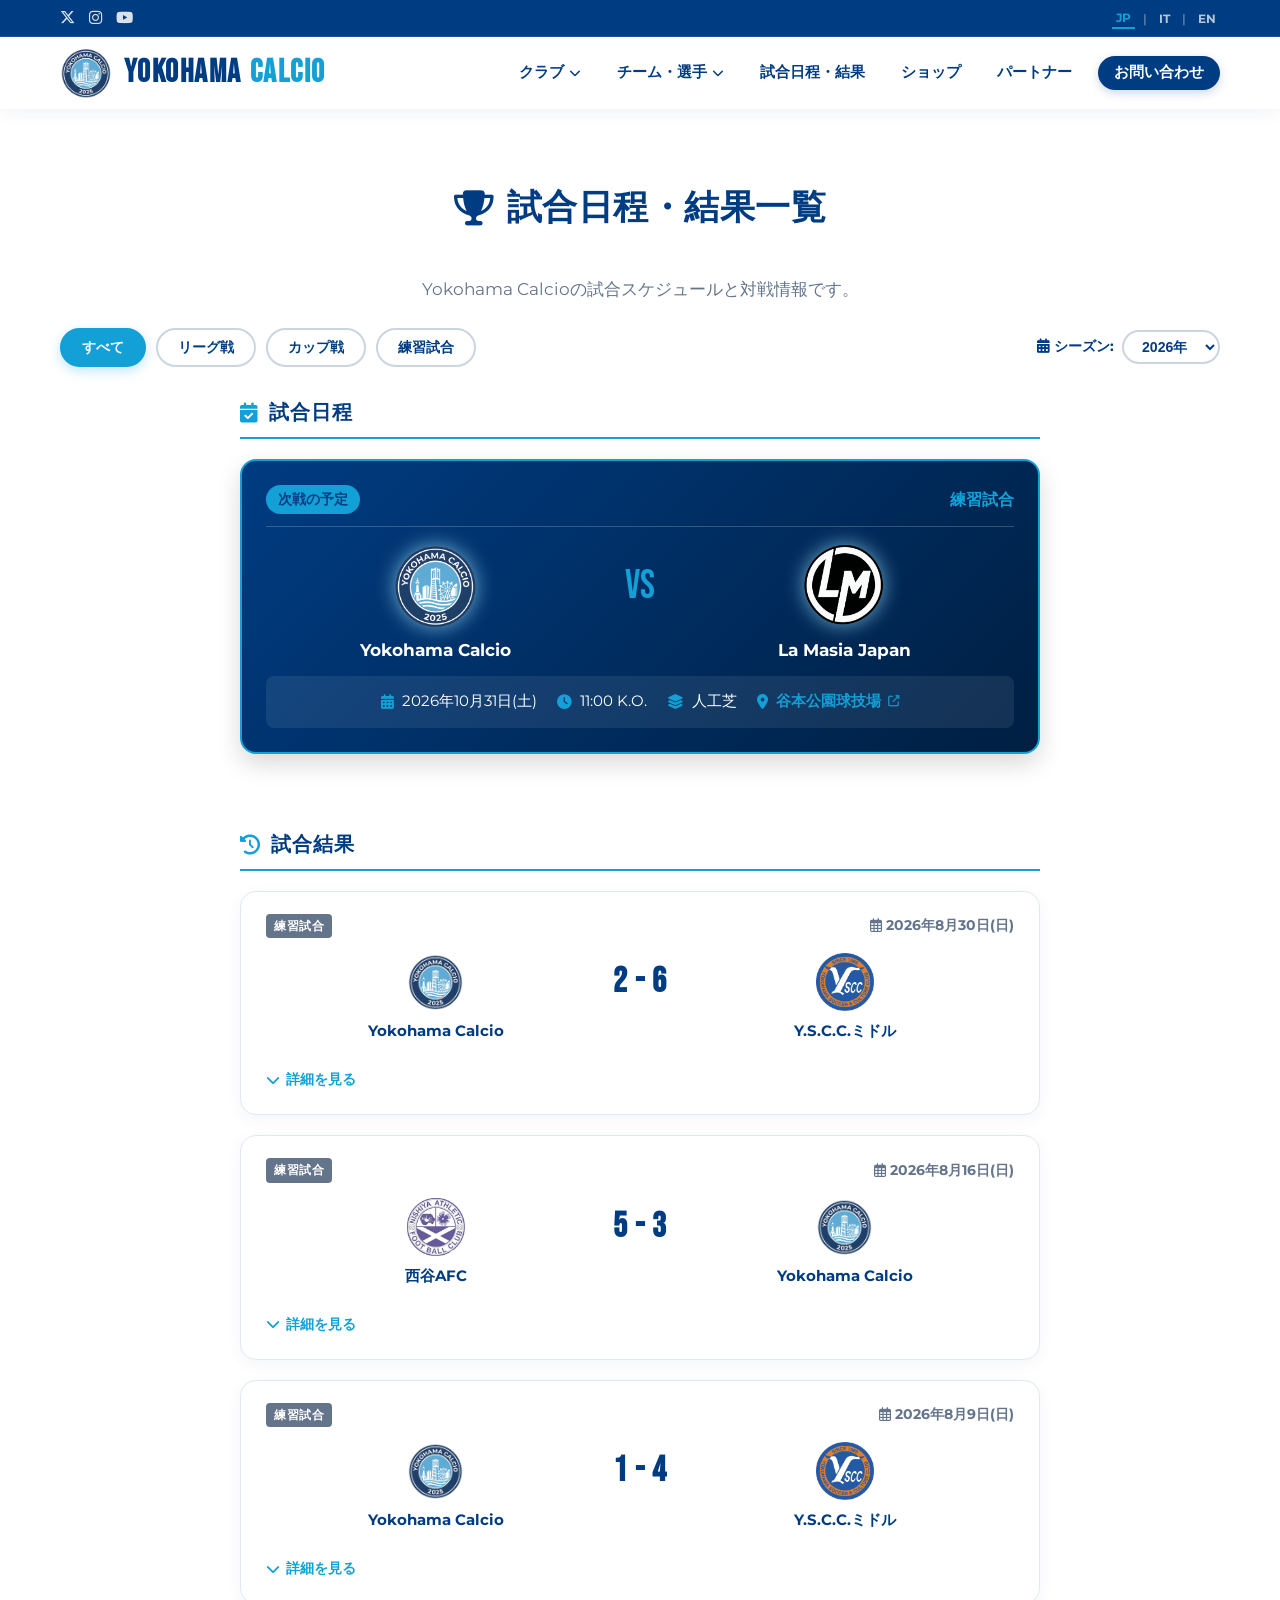
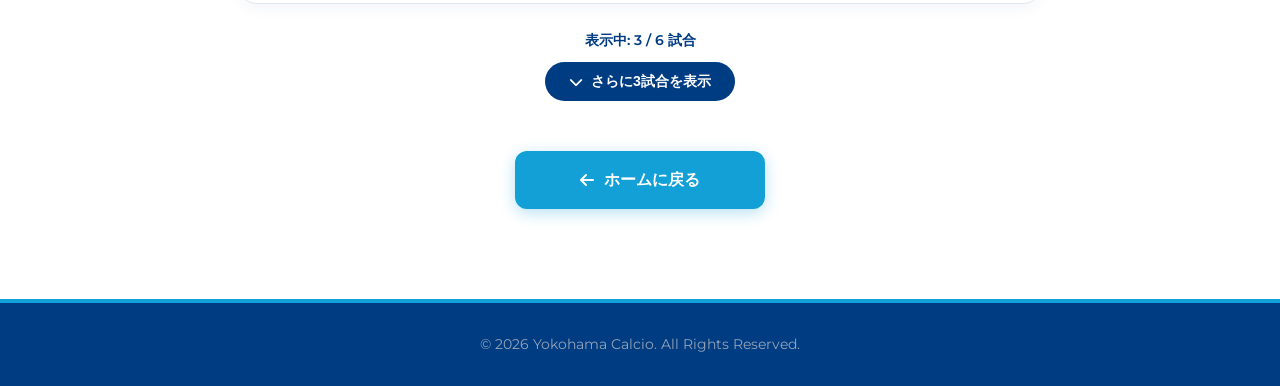
==== commit 2df0423e: "Update about.html" ====
--- a/about.html
+++ b/about.html
@@ -4,28 +4,28 @@
     <meta charset="UTF-8">
     <meta name="viewport" content="width=device-width, initial-scale=1.0">
     
-    <title>クラブ紹介・歴史 | About Club | Yokohama Calcio</title>
+    <title>試合日程・結果一覧 | Yokohama Calcio</title>
     
-    <meta name="description" content="Yokohama Calcio（ヨコハマ・カルチョ）のクラブ紹介、歴史、理念、フットボール原則、およびリーダーシップについて。横浜市を拠点とする社会人サッカークラブ。">
-    <meta name="keywords" content="Yokohama Calcio, クラブ紹介, チームの歴史, 横浜 サッカーチーム, チーム理念, 戦術, About Yokohama Calcio, Amateur Football Club Yokohama">
+    <meta name="description" content="Yokohama Calcioの試合日程および過去の試合結果・得点者一覧です。横浜市・神奈川県内の社会人サッカーリーグ・練習試合のスケジュールを掲載中。Match schedule and results for Yokohama Calcio.">
+    <meta name="keywords" content="Yokohama Calcio 試合結果, 横浜 社会人サッカー 日程, 横浜 サッカー 練習試合, 神奈川県社会人サッカー, Yokohama Calcio Results, Amateur Football Match Yokohama">
     <meta name="author" content="Yokohama Calcio">
     <meta name="robots" content="index, follow">
 
-    <link rel="alternate" hreflang="ja" href="https://yokohamacalcio.com/about.html" />
-    <link rel="alternate" hreflang="it" href="https://yokohamacalcio.com/about.html?lang=it" />
-    <link rel="alternate" hreflang="en" href="https://yokohamacalcio.com/about.html?lang=en" />
-    <link rel="alternate" hreflang="x-default" href="https://yokohamacalcio.com/about.html" />
+    <link rel="alternate" hreflang="ja" href="https://yokohamacalcio.com/matches.html" />
+    <link rel="alternate" hreflang="it" href="https://yokohamacalcio.com/matches.html?lang=it" />
+    <link rel="alternate" hreflang="en" href="https://yokohamacalcio.com/matches.html?lang=en" />
+    <link rel="alternate" hreflang="x-default" href="https://yokohamacalcio.com/matches.html" />
 
     <meta property="og:type" content="website">
-    <meta property="og:url" content="https://yokohamacalcio.com/about.html">
-    <meta property="og:title" content="クラブ紹介・歴史 | Yokohama Calcio">
-    <meta property="og:description" content="Yokohama Calcioのチーム理念、歴史、および主要メンバーをご紹介します。">
+    <meta property="og:url" content="https://yokohamacalcio.com/matches.html">
+    <meta property="og:title" content="試合日程・結果一覧 | Yokohama Calcio">
+    <meta property="og:description" content="Yokohama Calcioの試合日程、スケジュール、過去の試合結果と得点者一覧をご覧いただけます。">
     <meta property="og:image" content="https://yokohamacalcio.com/immagini/logo.png?v=2">
 
     <meta name="twitter:card" content="summary_large_image">
     <meta name="twitter:site" content="@yokohamacalcio">
-    <meta name="twitter:title" content="クラブ紹介・歴史 | Yokohama Calcio">
-    <meta name="twitter:description" content="Yokohama Calcioのチーム理念、歴史、および主要メンバーをご紹介します。">
+    <meta name="twitter:title" content="試合日程・結果 | Yokohama Calcio">
+    <meta name="twitter:description" content="Yokohama Calcioの試合日程および過去の試合結果・得点者一覧。">
     <meta name="twitter:image" content="https://yokohamacalcio.com/immagini/logo.png?v=2">
     
     <link rel="icon" href="./immagini/logo.png?v=2" type="image/png">
@@ -36,24 +36,236 @@
     <link href="https://fonts.googleapis.com/css2?family=Bebas+Neue&family=Montserrat:wght@400;600;700;800&display=swap" rel="stylesheet">
     <link rel="stylesheet" href="style.css">
 
-    <!-- DATI STRUTTURATI CLUB -->
+    <!-- DATI STRUTTURATI SQUADRA -->
     <script type="application/ld+json">
     {
       "@context": "https://schema.org",
-      "@type": "SportsOrganization",
+      "@type": "SportsTeam",
       "name": "Yokohama Calcio",
       "sport": "Soccer",
-      "url": "https://yokohamacalcio.com/about.html",
+      "url": "https://yokohamacalcio.com/matches.html",
       "logo": "https://yokohamacalcio.com/immagini/logo.png?v=2",
-      "description": "Yokohama Calcio official club history, philosophy, football principles and leadership.",
-      "address": {
-        "@type": "PostalAddress",
-        "addressLocality": "Yokohama",
-        "addressRegion": "Kanagawa",
-        "addressCountry": "JP"
-      }
+      "description": "Yokohama Calcio official match schedule, fixtures and past results."
     }
     </script>
+    
+    <!-- MARKER PYTHON PER INIEZIONE AUTOMATICA JSON-LD EVENTI -->
+    <!-- SCHEMA_EVENTS_START -->
+<script type="application/ld+json">
+{
+  "@context": "https://schema.org",
+  "@type": "SportsEvent",
+  "@id": "https://yokohamacalcio.com/matches.html#match-8",
+  "name": "Yokohama Calcio vs La Masia Japan (VS)",
+  "description": "Match Yokohama Calcio vs La Masia Japan (VS). Score: VS. Venue: 谷本公園球技場.",
+  "startDate": "2026-10-31T11:00:00+09:00",
+  "location": {
+    "@type": "Place",
+    "name": "谷本公園球技場"
+  },
+  "homeTeam": {
+    "@type": "SportsTeam",
+    "name": "Yokohama Calcio"
+  },
+  "awayTeam": {
+    "@type": "SportsTeam",
+    "name": "La Masia Japan"
+  }
+}
+</script>
+<script type="application/ld+json">
+{
+  "@context": "https://schema.org",
+  "@type": "SportsEvent",
+  "@id": "https://yokohamacalcio.com/matches.html#match-7",
+  "name": "Yokohama Calcio vs FCレジェンド (VS)",
+  "description": "Match Yokohama Calcio vs FCレジェンド (VS). Score: VS. Venue: 常盤公園多目的グラウンド.",
+  "startDate": "2026-09-20T11:00:00+09:00",
+  "location": {
+    "@type": "Place",
+    "name": "常盤公園多目的グラウンド"
+  },
+  "homeTeam": {
+    "@type": "SportsTeam",
+    "name": "Yokohama Calcio"
+  },
+  "awayTeam": {
+    "@type": "SportsTeam",
+    "name": "FCレジェンド"
+  }
+}
+</script>
+<script type="application/ld+json">
+{
+  "@context": "https://schema.org",
+  "@type": "SportsEvent",
+  "@id": "https://yokohamacalcio.com/matches.html#match-1",
+  "name": "Yokohama Calcio vs Y.S.C.C.ミドル (2-6)",
+  "description": "Match Yokohama Calcio vs Y.S.C.C.ミドル (2-6). Score: 2-6. Scorers: 小金井 健斗 x2. MVP: 小金井 健斗. Venue: 新横浜公園第1運動広場.",
+  "startDate": "2026-08-30T11:00:00+09:00",
+  "location": {
+    "@type": "Place",
+    "name": "新横浜公園第1運動広場"
+  },
+  "homeTeam": {
+    "@type": "SportsTeam",
+    "name": "Yokohama Calcio"
+  },
+  "awayTeam": {
+    "@type": "SportsTeam",
+    "name": "Y.S.C.C.ミドル"
+  },
+  "performer": [
+    {
+      "@type": "Person",
+      "@id": "https://yokohamacalcio.com/players.html#koganei-kento",
+      "name": "小金井 健斗"
+    }
+  ],
+  "eventStatus": "https://schema.org/EventCompleted"
+}
+</script>
+<script type="application/ld+json">
+{
+  "@context": "https://schema.org",
+  "@type": "SportsEvent",
+  "@id": "https://yokohamacalcio.com/matches.html#match-2",
+  "name": "西谷AFC vs Yokohama Calcio (3-5)",
+  "description": "Match 西谷AFC vs Yokohama Calcio (3-5). Score: 3-5. Scorers: 小金井 健斗 x2, 棟近 夏生. MVP: 小金井 健斗. Venue: 横浜市立西谷中学校グラウンド.",
+  "startDate": "2026-08-16T19:00:00+09:00",
+  "location": {
+    "@type": "Place",
+    "name": "横浜市立西谷中学校グラウンド"
+  },
+  "homeTeam": {
+    "@type": "SportsTeam",
+    "name": "西谷AFC"
+  },
+  "awayTeam": {
+    "@type": "SportsTeam",
+    "name": "Yokohama Calcio"
+  },
+  "performer": [
+    {
+      "@type": "Person",
+      "@id": "https://yokohamacalcio.com/players.html#koganei-kento",
+      "name": "小金井 健斗"
+    },
+    {
+      "@type": "Person",
+      "name": "棟近 夏生"
+    }
+  ],
+  "eventStatus": "https://schema.org/EventCompleted"
+}
+</script>
+<script type="application/ld+json">
+{
+  "@context": "https://schema.org",
+  "@type": "SportsEvent",
+  "@id": "https://yokohamacalcio.com/matches.html#match-3",
+  "name": "Yokohama Calcio vs Y.S.C.C.ミドル (1-4)",
+  "description": "Match Yokohama Calcio vs Y.S.C.C.ミドル (1-4). Score: 1-4. Scorers: 川合 翔. MVP: 御村 葵. Venue: 新横浜公園第1運動広場.",
+  "startDate": "2026-08-09T15:00:00+09:00",
+  "location": {
+    "@type": "Place",
+    "name": "新横浜公園第1運動広場"
+  },
+  "homeTeam": {
+    "@type": "SportsTeam",
+    "name": "Yokohama Calcio"
+  },
+  "awayTeam": {
+    "@type": "SportsTeam",
+    "name": "Y.S.C.C.ミドル"
+  },
+  "performer": [
+    {
+      "@type": "Person",
+      "@id": "https://yokohamacalcio.com/players.html#kawai-kakeru",
+      "name": "川合 翔"
+    }
+  ],
+  "eventStatus": "https://schema.org/EventCompleted"
+}
+</script>
+<script type="application/ld+json">
+{
+  "@context": "https://schema.org",
+  "@type": "SportsEvent",
+  "@id": "https://yokohamacalcio.com/matches.html#match-4",
+  "name": "YC&AC Pulse vs Yokohama Calcio (1-4)",
+  "description": "Match YC&AC Pulse vs Yokohama Calcio (1-4). Score: 1-4. Scorers: 福田 圭佑. MVP: 福田 圭佑. Venue: YC&ACグラウンド.",
+  "startDate": "2026-07-19T11:00:00+09:00",
+  "location": {
+    "@type": "Place",
+    "name": "YC&ACグラウンド"
+  },
+  "homeTeam": {
+    "@type": "SportsTeam",
+    "name": "YC&AC Pulse"
+  },
+  "awayTeam": {
+    "@type": "SportsTeam",
+    "name": "Yokohama Calcio"
+  },
+  "performer": [
+    {
+      "@type": "Person",
+      "@id": "https://yokohamacalcio.com/players.html#fukuda-keisuke",
+      "name": "福田 圭佑"
+    }
+  ],
+  "eventStatus": "https://schema.org/EventCompleted"
+}
+</script>
+<script type="application/ld+json">
+{
+  "@context": "https://schema.org",
+  "@type": "SportsEvent",
+  "@id": "https://yokohamacalcio.com/matches.html#match-5",
+  "name": "Yokohama Calcio vs 西谷AFC (0-3)",
+  "description": "Match Yokohama Calcio vs 西谷AFC (0-3). Score: 0-3. MVP: 恵良 真史. Venue: 常盤公園多目的グラウンド.",
+  "startDate": "2026-05-30T11:00:00+09:00",
+  "location": {
+    "@type": "Place",
+    "name": "常盤公園多目的グラウンド"
+  },
+  "homeTeam": {
+    "@type": "SportsTeam",
+    "name": "Yokohama Calcio"
+  },
+  "awayTeam": {
+    "@type": "SportsTeam",
+    "name": "西谷AFC"
+  },
+  "eventStatus": "https://schema.org/EventCompleted"
+}
+</script>
+<script type="application/ld+json">
+{
+  "@context": "https://schema.org",
+  "@type": "SportsEvent",
+  "@id": "https://yokohamacalcio.com/matches.html#match-6",
+  "name": "レガリア川崎 vs Yokohama Calcio (0-9)",
+  "description": "Match レガリア川崎 vs Yokohama Calcio (0-9). Score: 0-9. MVP: López Irving. Venue: 古市場サッカー場.",
+  "startDate": "2026-05-24T12:00:00+09:00",
+  "location": {
+    "@type": "Place",
+    "name": "古市場サッカー場"
+  },
+  "homeTeam": {
+    "@type": "SportsTeam",
+    "name": "レガリア川崎"
+  },
+  "awayTeam": {
+    "@type": "SportsTeam",
+    "name": "Yokohama Calcio"
+  },
+  "eventStatus": "https://schema.org/EventCompleted"
+}
+</script>
+<!-- SCHEMA_EVENTS_END -->
     
     <style>
         /* --- OVERLAY MENU MOBILE SCURO COMPATTO --- */
@@ -95,6 +307,7 @@
             transition: all 0.2s ease;
         }
         .mobile-nav-close:active { background: #87ceeb; color: #00224a; }
+        
         .mobile-link {
             color: #ffffff !important;
             font-size: 0.95rem; font-weight: 600;
@@ -104,8 +317,7 @@
             transition: background 0.2s ease;
         }
         .mobile-link:hover, .mobile-link:active { background: rgba(255, 255, 255, 0.08); }
-
-        /* ALLINEAMENTO RIGIDO DI TUTTE LE ICONE DEL MENU MOBILE */
+        
         .mobile-nav .menu-icon {
             width: 24px !important;
             min-width: 24px !important;
@@ -121,13 +333,15 @@
             color: #ffffff !important; font-size: 0.95rem; font-weight: 600;
             padding: 10px 12px;
             display: flex; justify-content: space-between; align-items: center;
-            border-radius: 8px; cursor: pointer; box-sizing: border-box;
+            border-radius: 8px; cursor: pointer;
+            box-sizing: border-box;
         }
         .mobile-dropdown-toggle-left {
             display: flex;
             align-items: center;
             gap: 12px;
         }
+
         .mobile-submenu {
             background: rgba(0, 0, 0, 0.25); border-radius: 8px;
             padding: 4px 0 4px 10px; margin: 4px 0 8px 8px;
@@ -149,143 +363,315 @@
             gap: 8px; text-decoration: none;
         }
 
-        /* --- STILI SPECIFICI PAGINA ABOUT --- */
-        .about-content-wrapper {
-            display: flex;
-            flex-direction: column;
-            gap: 30px;
-            max-width: 900px;
-            margin: 0 auto;
-        }
-        .about-block {
-            background: #ffffff;
-            border-radius: 16px;
-            padding: 30px;
-            box-shadow: 0 4px 20px rgba(0,0,0,0.05);
-            border: 1px solid #e2e8f0;
-        }
-        .about-block-subtitle {
-            font-size: 0.82rem;
-            font-weight: 800;
-            color: var(--primary-sky, #12A0D7);
-            letter-spacing: 1.5px;
-            text-transform: uppercase;
-            margin-bottom: 4px;
-            display: block;
-        }
-        .about-block h3 {
-            font-family: 'Montserrat', sans-serif;
-            font-size: 1.35rem;
-            color: var(--dark-navy, #003c82);
-            margin-bottom: 15px;
+        /* --- MENU DESKTOP STILI UNIFORMATI CON INDEX --- */
+        .desktop-nav-wrapper {
             display: flex;
             align-items: center;
-            gap: 10px;
-            border-bottom: 2px solid #f1f5f9;
-            padding-bottom: 10px;
-        }
-        .about-block h3 i {
-            color: var(--primary-sky, #87ceeb);
-        }
-        .about-block p {
-            color: #475569;
-            line-height: 1.8;
-            margin-bottom: 14px;
-            font-size: 0.98rem;
-        }
-        .about-block p:last-child {
-            margin-bottom: 0;
-        }
-
-        /* LISTA PRINCIPI DI GIOCO (FOOTBALL) */
-        .principles-list {
-            display: flex;
-            flex-direction: column;
+        }
+        .main-nav {
+            display: flex !important;
+            align-items: center !important;
             gap: 16px;
-            margin: 20px 0;
-        }
-        .principle-item {
-            background: #f8fafc;
-            border-left: 4px solid var(--primary-sky, #87ceeb);
-            padding: 14px 18px;
-            border-radius: 0 10px 10px 0;
-        }
-        .principle-title {
-            font-weight: 800;
-            color: var(--dark-navy, #003c82);
-            font-size: 1.02rem;
-            margin-bottom: 4px;
-            display: flex;
-            align-items: center;
-            gap: 8px;
-        }
-        .principle-desc {
-            font-size: 0.92rem;
-            color: #475569;
-            line-height: 1.6;
-            margin: 0 !important;
-        }
-
-        .leadership-grid {
-            display: grid;
-            grid-template-columns: repeat(auto-fit, minmax(200px, 1fr));
-            gap: 20px;
-            margin-top: 20px;
-        }
-        .leader-card {
-            background: #f8fafc;
-            border-radius: 12px;
-            padding: 20px;
-            text-align: center;
-            border: 1px solid #cbd5e1;
-            transition: transform 0.2s ease, box-shadow 0.2s ease;
-        }
-        .leader-card:hover {
-            transform: translateY(-3px);
-            box-shadow: 0 6px 15px rgba(0,60,130,0.1);
-            border-color: var(--primary-sky, #87ceeb);
-        }
-        .leader-role {
-            font-size: 0.82rem;
-            font-weight: 700;
-            color: #64748b;
-            text-transform: uppercase;
-            margin-bottom: 8px;
-            letter-spacing: 0.5px;
-        }
-        .leader-name {
-            font-size: 1.1rem;
-            font-weight: 800;
-        }
-        .leader-name a {
-            color: var(--dark-navy, #003c82);
-            text-decoration: none;
+            white-space: nowrap;
+        }
+        .main-nav .nav-item {
+            position: relative !important;
             display: inline-flex;
             align-items: center;
-            gap: 6px;
-        }
-        .leader-name a:hover {
-            color: #12A0D7;
-            text-decoration: underline;
-        }
-        .leader-name a i {
-            font-size: 0.8rem;
-        }
-
-        /* OPTIMIZATION RESPONSIVE TYPOGRAPHY PER MOBILE */
+        }
+        
+        .main-nav > a,
+        .main-nav .dropdown-toggle {
+            display: inline-flex !important;
+            align-items: center !important;
+            gap: 5px !important;
+            padding: 8px 10px !important;
+            font-family: inherit !important;
+            font-size: 0.92rem !important;
+            font-weight: 700 !important;
+            color: var(--dark-navy, #003c82) !important;
+            text-decoration: none !important;
+            border: none !important;
+            background: transparent !important;
+            cursor: pointer !important;
+            user-select: none !important;
+            line-height: 1.2 !important;
+            transition: color 0.2s ease, opacity 0.2s ease !important;
+            box-sizing: border-box !important;
+            margin: 0 !important;
+        }
+
+        .main-nav > a:hover,
+        .main-nav .dropdown-toggle:hover {
+            color: var(--primary-sky, #87ceeb) !important;
+        }
+
+        .main-nav .nav-cta-btn {
+            background: var(--dark-navy, #003c82) !important;
+            color: #ffffff !important;
+            padding: 8px 16px !important;
+            border-radius: 20px !important;
+            font-weight: 800 !important;
+        }
+        .main-nav .nav-cta-btn:hover {
+            background: var(--primary-sky, #87ceeb) !important;
+            color: var(--dark-navy, #003c82) !important;
+        }
+
+        .main-nav .dropdown-menu {
+            display: none;
+            position: absolute !important;
+            top: 100% !important;
+            left: 0 !important;
+            z-index: 1000 !important;
+            min-width: 190px;
+            background: #ffffff;
+            box-shadow: 0 8px 20px rgba(0, 0, 0, 0.15);
+            border-radius: 8px;
+            padding: 8px 0;
+            margin-top: 2px;
+            white-space: nowrap;
+        }
+
+        .main-nav .dropdown-menu a {
+            display: block !important;
+            padding: 10px 16px !important;
+            color: var(--dark-navy, #003c82) !important;
+            text-decoration: none !important;
+            font-size: 0.88rem !important;
+            font-weight: 600 !important;
+            transition: background 0.2s ease, color 0.2s ease !important;
+            text-align: left !important;
+        }
+
+        .main-nav .dropdown-menu a:hover {
+            background-color: #f1f5f9 !important;
+            color: var(--primary-sky, #87ceeb) !important;
+        }
+
+        .nav-item.dropdown:hover > .dropdown-menu,
+        .nav-item.dropdown.open > .dropdown-menu {
+            display: block !important;
+            opacity: 1 !important;
+            visibility: visible !important;
+            transform: translateY(0) !important;
+        }
+        .nav-item.dropdown:hover > .dropdown-toggle .nav-arrow,
+        .nav-item.dropdown.open > .dropdown-toggle .nav-arrow {
+            transform: rotate(180deg);
+        }
+
+        /* --- BADGES --- */
+        .match-badge-group { display: flex; align-items: center; gap: 6px; flex-wrap: wrap; }
+        .match-badge {
+            font-size: 0.72rem; font-weight: 700;
+            padding: 3px 8px; border-radius: 4px;
+            text-transform: uppercase; letter-spacing: 0.5px;
+            display: inline-block;
+        }
+        .badge-official, .badge-league { background: #003c82; color: #ffffff; }
+        .badge-friendly { background: #64748b; color: #ffffff; }
+        .badge-tournament, .badge-cup { background: #d97706; color: #ffffff; }
+        .badge-next { background: #003c82; color: #ffffff; }
+
+        .match-detail-card.active .match-expand-details {
+            display: block !important;
+            max-height: 500px !important;
+            opacity: 1 !important;
+            visibility: visible !important;
+            margin-top: 15px;
+        }
+        #matchesCounter {
+            display: block; margin-bottom: 10px;
+            font-weight: 600; color: var(--dark-navy, #003c82); font-size: 0.9rem;
+        }
+
+        /* --- REVISIONATO LAYOUT FILTRI E CONTROLLI SU MOBILE --- */
+        .matches-controls-row {
+            display: flex;
+            flex-wrap: wrap;
+            justify-content: space-between;
+            align-items: center;
+            gap: 15px;
+            margin-bottom: 30px;
+        }
+
         @media (max-width: 600px) {
-            .section-title {
-                font-size: 1.45rem !important;
-                line-height: 1.3 !important;
+            .matches-page-section .section-title {
+                font-size: 1.6rem !important;
+                text-align: center;
+                justify-content: center;
+            }
+            .matches-intro {
+                text-align: center;
+                font-size: 0.9rem;
+                margin-bottom: 20px;
+            }
+            .matches-controls-row {
+                flex-direction: column !important;
+                align-items: center !important;
+                gap: 12px !important;
+            }
+            .filter-wrapper {
                 justify-content: center !important;
-                text-align: center !important;
-            }
-            .about-block h3 {
-                font-size: 1.15rem !important;
-            }
-            .about-block p {
-                font-size: 0.9rem !important;
-            }
+                width: 100% !important;
+                flex-wrap: wrap !important;
+            }
+            .season-filter-group {
+                justify-content: center !important;
+                width: 100% !important;
+            }
+        }
+
+        /* STRUTTURA A GRIGLIA PER NOMI E LOGHI SQUADRE */
+        .match-teams-wrapper {
+            display: flex !important;
+            flex-direction: column !important;
+            gap: 10px !important;
+            width: 100% !important;
+            margin: 15px 0 !important;
+        }
+        .teams-logos-row {
+            display: grid !important;
+            grid-template-columns: 1fr 70px 1fr !important;
+            align-items: center !important;
+            justify-items: center !important;
+            width: 100% !important;
+        }
+        .teams-names-row {
+            display: grid !important;
+            grid-template-columns: 1fr 70px 1fr !important;
+            align-items: start !important;
+            justify-items: center !important;
+            width: 100% !important;
+        }
+        .team-name-col {
+            font-weight: 700 !important;
+            font-size: 0.85rem !important;
+            line-height: 1.25 !important;
+            color: var(--dark-navy) !important;
+            text-align: center !important;
+            width: 100% !important;
+            padding: 0 4px !important;
+            display: -webkit-box !important;
+            -webkit-line-clamp: 2 !important;
+            -webkit-box-orient: vertical !important;
+            overflow: hidden !important;
+            word-break: break-word !important;
+        }
+        @media (min-width: 500px) {
+            .team-name-col { font-size: 0.95rem !important; }
+        }
+
+        .card-logo-wrap, .hero-logo-wrap {
+            display: flex !important;
+            align-items: center !important;
+            justify-content: center !important;
+            flex-shrink: 0 !important;
+            background: transparent !important;
+            overflow: visible !important;
+        }
+        .card-logo-wrap { width: 58px !important; height: 58px !important; }
+        .hero-logo-wrap { width: 88px !important; height: 88px !important; }
+
+        .card-logo-wrap img, .hero-logo-wrap img {
+            width: 100% !important;
+            height: 100% !important;
+            max-width: 100% !important;
+            max-height: 100% !important;
+            object-fit: contain !important;
+            border-radius: 0 !important;
+            background: transparent !important;
+            transform: none !important;
+        }
+
+        .hero-logo-wrap img {
+            filter: drop-shadow(0 0 10px rgba(135, 206, 235, 0.8)) !important;
+        }
+        .hero-logo-wrap img[src*="ui-avatars.com"] {
+            border-radius: 50% !important;
+            object-fit: contain !important;
+            width: 100% !important;
+            height: 100% !important;
+            background: #ffffff !important;
+            filter: drop-shadow(0 0 10px rgba(135, 206, 235, 0.8)) !important;
+        }
+        .card-logo-wrap img {
+            filter: none !important;
+        }
+        .card-logo-wrap img[src*="ui-avatars.com"] {
+            border-radius: 50% !important;
+            object-fit: contain !important;
+            width: 100% !important;
+            height: 100% !important;
+            background: #ffffff !important;
+            filter: none !important;
+        }
+
+        .next-match-hero {
+            background: linear-gradient(135deg, var(--dark-navy, #003c82) 0%, #001f42 100%);
+            color: #ffffff; border-radius: 16px;
+            padding: 24px;
+            box-shadow: 0 10px 25px rgba(0,0,0,0.15);
+            border: 2px solid var(--primary-sky, #87ceeb);
+            display: block; transition: all 0.3s ease;
+        }
+        .next-match-hero .team-name-col {
+            color: #ffffff !important;
+            font-size: 1.05rem !important;
+        }
+        .next-match-hero .match-vs-center {
+            font-size: 2.5rem !important;
+            color: var(--primary-sky) !important;
+        }
+        .next-match-header {
+            display: flex; justify-content: space-between; align-items: center;
+            border-bottom: 1px solid rgba(255,255,255,0.2);
+            padding-bottom: 12px; margin-bottom: 15px;
+        }
+        .next-match-badge {
+            background: var(--primary-sky, #87ceeb);
+            color: var(--dark-navy, #003c82);
+            font-weight: 800; padding: 4px 12px;
+            border-radius: 20px; font-size: 0.85rem;
+            text-transform: uppercase;
+        }
+        .next-match-info {
+            display: flex; flex-wrap: wrap;
+            justify-content: center; align-items: center;
+            gap: 12px 20px;
+            background: rgba(255, 255, 255, 0.08);
+            padding: 14px 18px; border-radius: 8px;
+            font-size: 0.92rem; margin-top: 15px;
+        }
+        .next-match-info-item {
+            display: flex; align-items: center; gap: 8px;
+            white-space: nowrap;
+        }
+        .next-match-info-item.venue-item {
+            white-space: normal !important;
+            text-align: center; max-width: 100%;
+        }
+        .next-match-info-item a {
+            color: var(--primary-sky, #87ceeb);
+            text-decoration: none; font-weight: 700;
+            display: inline-flex; align-items: center; gap: 4px;
+        }
+        .next-match-info-item a:hover {
+            text-decoration: underline; color: #ffffff;
+        }
+        .toggle-upcoming-btn {
+            background: #f1f5f9; color: var(--dark-navy, #003c82);
+            border: 1px solid #cbd5e1;
+            padding: 10px 18px; border-radius: 6px;
+            font-weight: 700; font-size: 0.9rem;
+            cursor: pointer;
+            display: inline-flex; align-items: center; gap: 8px;
+            margin-top: 15px; transition: all 0.2s ease;
+        }
+        .toggle-upcoming-btn:hover {
+            background: var(--dark-navy, #003c82);
+            color: #ffffff; border-color: var(--dark-navy, #003c82);
         }
     </style>
 </head>
@@ -323,35 +709,33 @@
 
       <div class="desktop-nav-wrapper">
         <nav class="main-nav">
-          <a href="index.html" data-i18n="nav.home">ホーム</a>
-
           <div class="nav-item dropdown">
-            <a href="about.html" class="dropdown-toggle" style="color: var(--primary-sky);">
+            <span class="dropdown-toggle" role="button" tabindex="0" aria-haspopup="true" aria-expanded="false">
               <span data-i18n="nav.about_group">クラブ</span> 
               <i class="fas fa-chevron-down nav-arrow"></i>
-            </a>
+            </span>
             <div class="dropdown-menu">
-              <a href="about.html" style="color: var(--primary-sky); font-weight: 700;" data-i18n="nav.about">チーム紹介</a>
+              <a href="about.html" data-i18n="nav.about">チーム紹介</a>
               <a href="index.html#gallery" data-i18n="nav.gallery">ギャラリー</a>
               <a href="faq.html" data-i18n="nav.faq">よくある質問</a>
             </div>
           </div>
 
           <div class="nav-item dropdown">
-            <a href="players.html" class="dropdown-toggle">
+            <span class="dropdown-toggle" role="button" tabindex="0" aria-haspopup="true" aria-expanded="false">
               <span data-i18n="nav.team_group">チーム・選手</span> 
               <i class="fas fa-chevron-down nav-arrow"></i>
-            </a>
+            </span>
             <div class="dropdown-menu">
               <a href="players.html" data-i18n="nav.players">選手紹介</a>
               <a href="stats.html" data-i18n="nav.stats">成績・スタッツ</a>
             </div>
           </div>
 
-          <a href="matches.html" data-i18n="nav.matches">試合日程・結果</a>
+          <a href="matches.html" style="color: var(--primary-sky);" data-i18n="nav.matches">試合日程・結果</a>
           <a href="index.html#shop" data-i18n="nav.shop">ショップ</a>
           <a href="index.html#sponsors" data-i18n="nav.sponsors">パートナー</a>
-          <a href="index.html#contact" class="nav-cta-btn" data-i18n="nav.contact">お問い合わせ</a>
+          <a href="contact.html" class="nav-cta-btn" data-i18n="nav.contact">お問い合わせ</a>
         </nav>
       </div>
 
@@ -383,14 +767,14 @@
           <i class="fas fa-chevron-down mobile-arrow" style="color: #87ceeb;"></i>
         </button>
         <div class="mobile-submenu hidden">
-          <a href="about.html" class="mobile-link sub" style="color: #87ceeb !important; font-weight: 800;" data-i18n="nav.about">チーム紹介</a>
+          <a href="about.html" class="mobile-link sub" data-i18n="nav.about">チーム紹介</a>
           <a href="players.html" class="mobile-link sub" data-i18n="nav.players">選手紹介</a>
           <a href="stats.html" class="mobile-link sub" data-i18n="nav.stats">成績・スタッツ</a>
           <a href="index.html#gallery" class="mobile-link sub" data-i18n="nav.gallery">ギャラリー</a>
         </div>
       </div>
 
-      <a href="matches.html" class="mobile-link">
+      <a href="matches.html" class="mobile-link" style="color: #87ceeb !important; font-weight: 800;">
         <i class="fas fa-calendar-alt menu-icon"></i> <span data-i18n="nav.matches">試合日程・結果</span>
       </a>
       <a href="index.html#shop" class="mobile-link">
@@ -404,7 +788,7 @@
       </a>
 
       <div class="mobile-cta-wrapper">
-        <a href="index.html#contact" class="mobile-cta-btn">
+        <a href="contact.html" class="mobile-cta-btn">
           <i class="fas fa-paper-plane"></i> <span data-i18n="nav.contact">お問い合わせ</span>
         </a>
       </div>
@@ -412,134 +796,65 @@
   </nav>
 </header>
 
-<section class="section about-page-section">
+<section class="section matches-page-section">
     <div class="container">
-        <h2 class="section-title"><i class="fas fa-shield-alt"></i> <span data-i18n="about_page.title">クラブ紹介・歴史</span></h2>
-        <p class="matches-intro" data-i18n="about_page.intro" style="text-align: center; color: #64748b; margin-bottom: 30px;">Yokohama Calcioの精神、歴史、そしてチーム体制についてご紹介します。</p>
-
-        <div class="about-content-wrapper">
-            
-            <!-- 01. CLUB -->
-            <div class="about-block">
-                <span class="about-block-subtitle">01. CLUB</span>
-                <h3><i class="fas fa-shield-alt"></i> <span data-i18n="about.sec1_title">Yokohama Calcioとは</span></h3>
-                <p data-i18n="about.sec1_p1">Yokohama Calcio（ヨコハマ・カルチョ）は、2025年に横浜で設立された社会人アマチュアサッカークラブです。</p>
-                <p data-i18n="about.sec1_p2">年齢やバックグラウンドの異なるメンバーが集まり、「楽しくも真剣にプレーする」ことを大切にしながら、一人ひとりがフットボールをより深く楽しめるチームを目指しています。</p>
-                <p data-i18n="about.sec1_p3">私たちが目指すのは、ただ週末に集まって試合をするだけのチームではありません。</p>
-                <p data-i18n="about.sec1_p4">ピッチ上で一人ひとりが役割を理解し、仲間と連動しながら、一つのチームとしてプレーすること。</p>
-                <p data-i18n="about.sec1_p5">そのために、技術だけでなく、ポジショニングや判断、チームとしての動きまで含めてフットボールを考え、日々のトレーニングを積み重ねています。</p>
+        <h2 class="section-title"><i class="fas fa-trophy"></i> <span data-i18n="matches_page.title">試合日程・結果一覧</span></h2>
+        <p class="matches-intro" data-i18n="matches_page.intro">Yokohama Calcioの試合スケジュールと対戦情報です。</p>
+
+        <noscript style="display:block; margin-bottom: 30px; background: #f8fafc; padding: 20px; border-radius: 8px;">
+            <h3>Yokohama Calcio Match Schedule & Results</h3>
+            <p>Please enable JavaScript to view the interactive schedule, or check our structured match events data.</p>
+        </noscript>
+
+        <div class="matches-controls-row">
+            <div class="filter-wrapper" style="margin-bottom: 0;">
+                <button class="filter-btn active" data-match-filter="all" data-i18n="filter.all">すべて</button>
+                <button class="filter-btn" data-match-filter="league" data-i18n="filter.league">リーグ戦</button>
+                <button class="filter-btn" data-match-filter="cup" data-i18n="filter.cup">カップ戦</button>
+                <button class="filter-btn" data-match-filter="friendly" data-i18n="filter.friendly">練習試合</button>
             </div>
-
-            <!-- 02. HISTORY -->
-            <div class="about-block">
-                <span class="about-block-subtitle">02. HISTORY</span>
-                <h3><i class="fas fa-landmark"></i> <span data-i18n="about.sec2_title">クラブの歩み</span></h3>
-                <p data-i18n="about.sec2_p1">2025年、Yokohama Calcioは「横浜の地に、自分たちのフットボールを持つクラブをつくる」という思いからスタートしました。</p>
-                <p data-i18n="about.sec2_p2">クラブとしての歴史は、まだ始まったばかりです。</p>
-                <p data-i18n="about.sec2_p3">だからこそ、私たちは結果だけを追い求めるのではなく、日々のトレーニング、選手同士のコミュニケーション、そしてチームとして少しずつ成長していく過程そのものを大切にしています。</p>
-                <p data-i18n="about.sec2_p4">一人ひとりが成長し、その積み重ねによってチームが進化していく。</p>
-                <p data-i18n="about.sec2_p5">その歩みの一つひとつが、これからのYokohama Calcioの歴史になっていきます。</p>
+            <div class="season-filter-group" style="display: flex; align-items: center; gap: 8px;">
+                <label for="matchSeasonSelect" style="font-weight: 700; color: var(--dark-navy, #003c82); font-size: 0.9rem;">
+                    <i class="fas fa-calendar-alt"></i> <span data-i18n="matches_page.season_label">シーズン:</span>
+                </label>
+                <select id="matchSeasonSelect" class="filter-btn" style="padding: 6px 14px; cursor: pointer; outline: none;">
+                </select>
             </div>
-
-            <!-- 03. PHILOSOPHY -->
-            <div class="about-block">
-                <span class="about-block-subtitle">03. PHILOSOPHY</span>
-                <h3><i class="fas fa-compass"></i> <span data-i18n="about.sec3_title">クラブの理念</span></h3>
-                <p style="font-weight: 800; color: var(--dark-navy, #003c82); font-size: 1.1rem; margin-bottom: 12px;" data-i18n="about.sec3_motto">「個人の成長、チームの進化」</p>
-                <p data-i18n="about.sec3_p1">Yokohama Calcioが大切にしているのは、個人の成長とチームの成長を別々に考えないことです。</p>
-                <p data-i18n="about.sec3_p2">選手一人ひとりが技術や判断力を高め、それぞれの役割と責任を理解する。</p>
-                <p data-i18n="about.sec3_p3">アンド、個々の力がチームの中でつながったとき、個人だけでは生み出せないプレーが生まれ、チームはさらに成長していく。</p>
-                <p data-i18n="about.sec3_p4">私たちは、その相互作用こそがフットボールの面白さの一つだと考えています。</p>
-                
-                <p style="font-weight: 800; color: var(--dark-navy, #003c82); font-size: 1.05rem; margin-top: 20px; margin-bottom: 8px;" data-i18n="about.sec3_submotto">楽しくも、真剣に。</p>
-                <p data-i18n="about.sec3_p5">楽しむことと、真剣に取り組むことは、決して相反するものではありません。</p>
-                <p data-i18n="about.sec3_p6">真剣にトレーニングし、仲間と考え、難しいことにも挑戦する。</p>
-                <p data-i18n="about.sec3_p7">その先にある「できた」「つながった」「勝てた」という瞬間こそ、フットボールならではの楽しさだと私たちは考えています。</p>
-            </div>
-
-            <!-- 04. FOOTBALL -->
-            <div class="about-block">
-                <span class="about-block-subtitle">04. FOOTBALL</span>
-                <h3><i class="fas fa-chess-board"></i> <span data-i18n="about.sec4_title">私たちのフットボール</span></h3>
-                <p data-i18n="about.sec4_p1">Yokohama Calcioのフットボールは、イタリアのサッカー文化、特にチーム全体が連動し、一人ひとりの役割を組織の中で生かす考え方からインスピレーションを受けています。</p>
-                <p data-i18n="about.sec4_p2">私たちが大切にしているのは、決められた形をただ繰り返すことではありません。</p>
-                <p data-i18n="about.sec4_p3">選手同士の距離、スペース、相手の状況を全員が理解し、その瞬間に必要なプレーを判断する。</p>
-                <p data-i18n="about.sec4_p4">そのために、私たちは以下のようなプレー原則を大切にしています。</p>
-
-                <div class="principles-list">
-                    <div class="principle-item">
-                        <div class="principle-title"><i class="fas fa-vector-square" style="color: #12A0D7;"></i> <span data-i18n="about.p1_title">ポジションとスペース</span></div>
-                        <p class="principle-desc" data-i18n="about.p1_desc">自分の位置だけでなく、味方との距離やピッチ上のスペースを意識し、チーム全体でバランスの取れた形をつくる。</p>
-                    </div>
-                    <div class="principle-item">
-                        <div class="principle-title"><i class="fas fa-link" style="color: #12A0D7;"></i> <span data-i18n="about.p2_title">連動した守備</span></div>
-                        <p class="principle-desc" data-i18n="about.p2_desc">一人だけでボールを奪いに行くのではなく、プレッシャー、カバー、ラインの動きを連動させ、チームとしてボールを奪う。</p>
-                    </div>
-                    <div class="principle-item">
-                        <div class="principle-title"><i class="fas fa-sync-alt" style="color: #12A0D7;"></i> <span data-i18n="about.p3_title">攻守の切り替え</span></div>
-                        <p class="principle-desc" data-i18n="about.p3_desc">ボールを失った瞬間、奪った瞬間に、チーム全体が素早く次の局面へ切り替える。</p>
-                    </div>
-                    <div class="principle-item">
-                        <div class="principle-title"><i class="fas fa-brain" style="color: #12A0D7;"></i> <span data-i18n="about.p4_title">状況を読む力</span></div>
-                        <p class="principle-desc" data-i18n="about.p4_desc">決められた動きを覚えるだけではなく、周囲の状況を見て、自分で考え、判断する。</p>
-                    </div>
-                </div>
-
-                <p data-i18n="about.sec4_p5">これらは完成された答えではありません。</p>
-                <p data-i18n="about.sec4_p6">選手たちとのトレーニングや試合を通じて検証し、チームに合った形へと少しずつ磨き上げていく。</p>
-                <p data-i18n="about.sec4_p7">それが、Yokohama Calcioが目指すフットボールです。</p>
-            </div>
-
-            <!-- 05. FUTURE -->
-            <div class="about-block">
-                <span class="about-block-subtitle">05. FUTURE</span>
-                <h3><i class="fas fa-rocket"></i> <span data-i18n="about.sec5_title">これから</span></h3>
-                <p data-i18n="about.sec5_p1">Yokohama Calcioは、まだ発展途上のクラブです。</p>
-                <p data-i18n="about.sec5_p2">だからこそ、これからどのようなチームになっていくのかは、現在所属している選手だけでなく、これからクラブに加わる仲間とともにつくっていくものだと考えています。</p>
-                <p data-i18n="about.sec5_p3">ピッチ上では、より組織的で、より判断力のあるチームへ。</p>
-                <p data-i18n="about.sec5_p4">そしてピッチの外では、年齢や国籍、経験に関係なく、フットボールを通じて人と人がつながるコミュニティへ。</p>
-                <p data-i18n="about.sec5_p5">「個人の成長、チームの進化」。</p>
-                <p data-i18n="about.sec5_p6">この理念を軸に、一歩ずつ自分たちのフットボールを築いていきます。</p>
-                <p data-i18n="about.sec5_p7" style="font-weight: 700; color: var(--dark-navy, #003c82);">Yokohama Calcioの歴史は、これからも続いていきます。</p>
-            </div>
-
-            <!-- LEADERSHIP / ORGANIGRAMMA DINAMICO DA JSON -->
-            <div class="about-block">
-                <h3><i class="fas fa-users-cog"></i> <span data-i18n="about.leadership_title">クラブリーダーシップ</span></h3>
-                <p data-i18n="about.leadership_desc">チームを牽引する主要メンバーです。名前をクリックすると選手名鑑の個人詳細をご覧いただけます。</p>
-                
-                <div class="leadership-grid">
-                    <div class="leader-card">
-                        <div class="leader-role" data-i18n="role.manager">創設者・監督</div>
-                        <div class="leader-name">
-                            <a href="players.html#di-rubbo-luca" data-player-id="di-rubbo-luca">
-                                <span class="player-display-name">ディルッボ ルカ</span> <i class="fas fa-external-link-alt"></i>
-                            </a>
-                        </div>
-                    </div>
-                    <div class="leader-card">
-                        <div class="leader-role" data-i18n="role.captain">チームキャプテン</div>
-                        <div class="leader-name">
-                            <a href="players.html#nemoto-satoshi" data-player-id="nemoto-satoshi">
-                                <span class="player-display-name">根本 智司</span> <i class="fas fa-external-link-alt"></i>
-                            </a>
-                        </div>
-                    </div>
-                    <div class="leader-card">
-                        <div class="leader-role" data-i18n="role.vice_captain">副キャプテン</div>
-                        <div class="leader-name">
-                            <a href="players.html#lopez-irving" data-player-id="lopez-irving">
-                                <span class="player-display-name">ロペス イルビン</span> <i class="fas fa-external-link-alt"></i>
-                            </a>
-                        </div>
-                    </div>
+        </div>
+
+        <div class="matches-list-wrapper">
+            <div class="matches-section-block">
+                <h3 class="ranking-title" style="margin-bottom: 20px;">
+                    <i class="fas fa-calendar-check" style="color: var(--primary-sky);"></i> <span data-i18n="matches_page.upcoming_title">試合日程</span>
+                </h3>
+                <div id="upcomingContainer" style="display: flex; flex-direction: column; gap: 20px;">
+                    <!-- UPCOMING_START -->
+                    <!-- Contenuto dinamico generato via JS per evitare glitch/flicker -->
+                    <!-- UPCOMING_END -->
                 </div>
             </div>
 
+            <div class="matches-section-block" style="margin-top: 50px;">
+                <h3 class="ranking-title" style="margin-bottom: 20px;">
+                    <i class="fas fa-history" style="color: var(--primary-sky);"></i> <span data-i18n="matches_page.past_title">試合結果</span>
+                </h3>
+                <div id="pastContainer" style="display: flex; flex-direction: column; gap: 20px;">
+                    <!-- PAST_START -->
+                    <!-- Contenuto dinamico generato via JS -->
+                    <!-- PAST_END -->
+                </div>
+
+                <div style="text-align: center; margin-top: 25px;">
+                    <span id="matchesCounter"></span>
+                    <button id="loadMoreMatchesBtn" class="filter-btn" style="background: var(--dark-navy, #003c82); color: #ffffff; border: none; padding: 10px 24px; display: inline-flex; align-items: center; gap: 8px;">
+                        <i class="fas fa-chevron-down"></i> <span id="loadMoreText">さらに3試合を表示</span>
+                    </button>
+                </div>
+            </div>
         </div>
 
-        <div class="back-home-wrapper" style="text-align: center; margin-top: 50px;">
-            <a href="index.html" class="google-form-btn back-btn" style="display: inline-flex; justify-content: center; align-items: center; max-width: 250px; margin: 0 auto; gap: 8px;">
+        <div class="back-home-wrapper" style="margin-top: 50px;">
+            <a href="index.html" class="google-form-btn back-btn" style="max-width: 250px; margin: 0 auto;">
                 <i class="fas fa-arrow-left"></i> <span data-i18n="btn.back_home">ホームに戻る</span>
             </a>
         </div>
@@ -554,204 +869,81 @@
 
 <script>
     const pageTitles = {
-        ja: "クラブ紹介・歴史 | About Club | Yokohama Calcio",
-        it: "Chi Siamo & Storia | Yokohama Calcio",
-        en: "About Club & History | Yokohama Calcio"
+        ja: "試合日程・結果一覧 | Yokohama Calcio",
+        it: "Calendario & Risultati | Yokohama Calcio",
+        en: "Fixtures & Match Results | Yokohama Calcio"
     };
 
+    const style = document.createElement('style');
+    style.innerHTML = `@keyframes pulse { 0% { opacity: 1; } 50% { opacity: 0.5; } 100% { opacity: 1; } }`;
+    document.head.appendChild(style);
+
+    if ('scrollRestoration' in history) { history.scrollRestoration = 'auto'; }
+
     let currentLang = localStorage.getItem('preferred_lang') || 'ja';
+    let visiblePastMatchesCount = 3;
+    let rawMatches = [];
     let playersData = [];
+    let locationsData = {};
+    let opponentsData = {};
+    let isAllUpcomingVisible = false;
+
+    const commonRomajiMap = {
+        'レガリア川崎': 'Legalia Kawasaki',
+        '東方チタニウム': 'Toho Titanium',
+        'ラ・マシア': 'La Masia',
+        'FCレジェンド': 'FC Legend',
+        'F.C.LEGEND': 'FC Legend'
+    };
 
     const translations = {
         ja: {
-            "nav.home": "ホーム", "nav.about_group": "クラブ", "nav.team_group": "チーム・選手",
-            "nav.team": "チーム", "nav.about": "チーム紹介", "nav.players": "選手紹介", "nav.stats": "成績・スタッツ",
-            "nav.matches": "試合日程・結果", "nav.gallery": "ギャラリー", "nav.sponsors": "パートナー",
-            "nav.faq": "よくある質問", "nav.shop": "ショップ", "nav.contact": "お問い合わせ",
-            "about_page.title": "クラブ紹介・歴史", "about_page.intro": "Yokohama Calcioの精神、歴史、そしてチーム体制についてご紹介します。",
-            
-            "about.sec1_title": "Yokohama Calcioとは",
-            "about.sec1_p1": "Yokohama Calcio（ヨコハマ・カルチョ）は、2025年に横浜で設立された社会人アマチュアサッカークラブです。",
-            "about.sec1_p2": "年齢やバックグラウンドの異なるメンバーが集まり、「楽しくも真剣にプレーする」ことを大切にしながら、一人ひとりがフットボールをより深く楽しめるチームを目指しています。",
-            "about.sec1_p3": "私たちが目指すのは、ただ週末に集まって試合をするだけのチームではありません。",
-            "about.sec1_p4": "ピッチ上で一人ひとりが役割を理解し、仲間と連動しながら、一つのチームとしてプレーすること。",
-            "about.sec1_p5": "そのために、技術だけでなく、ポジショニングや判断、チームとしての動きまで含めてフットボールを考え、日々のトレーニングを積み重ねています。",
-
-            "about.sec2_title": "クラブの歩み",
-            "about.sec2_p1": "2025年、Yokohama Calcioは「横浜の地に、自分たちのフットボールを持つクラブをつくる」という思いからスタートしました。",
-            "about.sec2_p2": "クラブとしての歴史は、まだ始まったばかりです。",
-            "about.sec2_p3": "だからこそ、私たちは結果だけを追い求めるのではなく、日々のトレーニング、選手同士のコミュニケーション、そしてチームとして少しずつ成長していく過程そのものを大切にしています。",
-            "about.sec2_p4": "一人ひとりが成長し、その積み重ねによってチームが進化していく。",
-            "about.sec2_p5": "その歩みの一つひとつが、これからのYokohama Calcioの歴史になっていきます。",
-
-            "about.sec3_title": "クラブの理念",
-            "about.sec3_motto": "「個人の成長、チームの進化」",
-            "about.sec3_p1": "Yokohama Calcioが大切にしているのは、個人の成長とチームの成長を別々に考えないことです。",
-            "about.sec3_p2": "選手一人ひとりが技術や判断力を高め、それぞれの役割と責任を理解する。",
-            "about.sec3_p3": "そして、個々の力がチームの中でつながったとき、個人だけでは生み出せないプレーが生まれ、チームはさらに成長していく。",
-            "about.sec3_p4": "私たちは、その相互作用こそがフットボールの面白さの一つだと考えています。",
-            "about.sec3_submotto": "楽しくも、真剣に。",
-            "about.sec3_p5": "楽しむことと、真剣に取り組むことは、決して相反するものではありません。",
-            "about.sec3_p6": "真剣にトレーニングし、仲間と考え、難しいことにも挑戦する。",
-            "about.sec3_p7": "その先にある「できた」「つながった」「勝てた」という瞬間こそ、フットボールならではの楽しさだと私たちは考えています。",
-
-            "about.sec4_title": "私たちのフットボール",
-            "about.sec4_p1": "Yokohama Calcioのフットボールは、イタリアのサッカー文化、特にチーム全体が連動し、一人ひとりの役割を組織の中で生かす考え方からインスピレーションを受けています。",
-            "about.sec4_p2": "私たちが大切にしているのは、決められた形をただ繰り返すことではありません。",
-            "about.sec4_p3": "選手同士の距離、スペース、相手の状況を全員が理解し、その瞬間に必要なプレーを判断する。",
-            "about.sec4_p4": "そのために、私たちは以下のようなプレー原則を大切にしています。",
-            "about.p1_title": "ポジションとスペース",
-            "about.p1_desc": "自分の位置だけでなく、味方との距離やピッチ上のスペースを意識し、チーム全体でバランスの取れた形をつくる。",
-            "about.p2_title": "連動した守備",
-            "about.p2_desc": "一人だけでボールを奪いに行くのではなく、プレッシャー、カバー、ラインの動きを連動させ、チームとしてボールを奪う。",
-            "about.p3_title": "攻守の切り替え",
-            "about.p3_desc": "ボールを失った瞬間、奪った瞬間に、チーム全体が素早く次の局面へ切り替える。",
-            "about.p4_title": "状況を読む力",
-            "about.p4_desc": "決められた動きを覚えるだけではなく、周囲の状況を見て、自分で考え、判断する。",
-            "about.sec4_p5": "これらは完成された答えではありません。",
-            "about.sec4_p6": "選手たちとのトレーニングや試合を通じて検証し、チームに合った形へと少しずつ磨き上げていく。",
-            "about.sec4_p7": "それが、Yokohama Calcioが目指すフットボールです。",
-
-            "about.sec5_title": "これから",
-            "about.sec5_p1": "Yokohama Calcioは、まだ発展途上のクラブです。",
-            "about.sec5_p2": "だからこそ、これからどのようなチームになっていくのかは、現在所属している選手だけでなく、これからクラブに加わる仲間とともにつくっていくものだと考えています。",
-            "about.sec5_p3": "ピッチ上では、より組織的で、より判断力のあるチームへ。",
-            "about.sec5_p4": "そしてピッチの外では、年齢や国籍、経験に関係なく、フットボールを通じて人と人がつながるコミュニティへ。",
-            "about.sec5_p5": "「個人の成長、チームの進化」。",
-            "about.sec5_p6": "この理念を軸に、一歩ずつ自分たちのフットボールを築いていきます。",
-            "about.sec5_p7": "Yokohama Calcioの歴史は、これからも続いていきます。",
-
-            "about.leadership_title": "クラブリーダーシップ",
-            "about.leadership_desc": "チームを牽引する主要メンバーです。名前をクリックすると選手名鑑の個人詳細をご覧いただけます。",
-            "role.manager": "創設者・監督", "role.captain": "チームキャプテン", "role.vice_captain": "副キャプテン",
-            "btn.back_home": "ホームに戻る"
+            "nav.home": "ホーム", "nav.team": "チーム", "nav.team_group": "チーム・選手", "nav.about_group": "クラブ", "nav.about": "チーム紹介", "nav.players": "選手紹介", "nav.stats": "成績・スタッツ",
+            "nav.gallery": "ギャラリー", "nav.matches": "試合日程・結果", "nav.shop": "ショップ", "nav.sponsors": "パートナー",
+            "nav.faq": "よくある質問", "nav.contact": "お問い合わせ", "matches_page.title": "試合日程・結果一覧",
+            "matches_page.intro": "Yokohama Calcioの試合スケジュールと対戦情報です。", "matches_page.upcoming_title": "試合日程",
+            "matches_page.past_title": "試合結果", "matches_page.season_label": "シーズン:", "matches_page.all_seasons": "全期間",
+            "filter.all": "すべて", "filter.league": "リーグ戦", "filter.cup": "カップ戦", "filter.friendly": "練習試合",
+            "badge.league": "公式戦", "badge.friendly": "練習試合", "badge.tournament": "大会", "badge.cup": "カップ戦",
+            "badge.next": "次戦の予定", "badge.live": "🔴 LIVE", "matches.no_upcoming": "現在予定されている試合はありません。",
+            "btn.show_all_upcoming": "全予定を表示", "btn.hide_upcoming": "閉じる",
+            "label.venue": "会場:", "label.surface": "ピッチ:", "label.kickoff": "キックオフ:", "label.scorers": "得点者:", "label.assists": "アシスト:",
+            "label.mvp": "MVP:", "label.yellow_cards": "警告:", "label.red_cards": "退場:",
+            "btn.details": "詳細を見る", "btn.close_details": "詳細を閉じる", "btn.load_more_3": "さらに3試合を表示", "btn.show_less": "最初の3試合に戻す", "btn.back_home": "ホームに戻る"
         },
         it: {
-            "nav.home": "Home", "nav.about_group": "CLUB", "nav.team_group": "SQUADRA",
-            "nav.team": "SQUADRA", "nav.about": "Chi Siamo", "nav.players": "Giocatori", "nav.stats": "Statistiche",
-            "nav.matches": "Partite & Risultati", "nav.gallery": "Galleria", "nav.sponsors": "Partner",
-            "nav.faq": "FAQ", "nav.contact": "Contatti",
-            "about_page.title": "Chi Siamo & Storia", "about_page.intro": "Scopri la filosofia, la storia e la struttura di Yokohama Calcio.",
-            
-            "about.sec1_title": "Cos'è lo Yokohama Calcio",
-            "about.sec1_p1": "Lo Yokohama Calcio è un club di calcio amatoriale fondato nel 2025 a Yokohama.",
-            "about.sec1_p2": "Riunisce giocatori di diverse età ed esperienze con l'obiettivo di divertirsi giocando un calcio serio e organizzato.",
-            "about.sec1_p3": "Non vogliamo essere semplicemente una squadra che si ritrova il fine settimana per fare una partita.",
-            "about.sec1_p4": "Ci impegniamo affinché ogni giocatore comprenda il proprio ruolo in campo e si muova in sinergia con i compagni come un unico blocco.",
-            "about.sec1_p5": "Per questo lavoriamo costantemente in allenamento non solo sulla tecnica, ma anche sul posizionamento, sulla lettura del gioco e sui movimenti di squadra.",
-
-            "about.sec2_title": "La Nostra Storia",
-            "about.sec2_p1": "Nel 2025 lo Yokohama Calcio è nato con un'idea chiara: creare a Yokohama una squadra con una propria precisa identità calcistica.",
-            "about.sec2_p2": "La storia del club è solo all'inizio.",
-            "about.sec2_p3": "Proprio per questo non rincorriamo solo il risultato, ma diamo valore ad ogni singolo allenamento, al dialogo nello spogliatoio e al percorso di crescita collettiva.",
-            "about.sec2_p4": "La crescita del singolo alimenta l'evoluzione della squadra.",
-            "about.sec2_p5": "Ogni passo di questo percorso costituisce la storia presente e futura dello Yokohama Calcio.",
-
-            "about.sec3_title": "La Filosofia del Club",
-            "about.sec3_motto": "“Crescita individuale, evoluzione della squadra”",
-            "about.sec3_p1": "Sviluppo individuale e crescita collettiva per noi sono indissolubili.",
-            "about.sec3_p2": "Ogni giocatore affina tecnica e capacità decisionale, comprendendo i propri compiti e le proprie responsabilità.",
-            "about.sec3_p3": "Quando le qualità dei singoli si connettono in campo, nascono giocate che il singolo da solo non potrebbe mai creare.",
-            "about.sec3_p4": "Crediamo che questa sinergia sia l'essenza più affascinante del calcio.",
-            "about.sec3_submotto": "Serietà e Divertimento.",
-            "about.sec3_p5": "Divertirsi e impegnarsi con serietà non sono concetti in contraddizione.",
-            "about.sec3_p6": "Allenarsi duramente, confrontarsi e affrontare le difficoltà insieme fa parte del gioco.",
-            "about.sec3_p7": "È proprio in quel momento in cui un movimento riesce, una giocata si chiude o si vince una partita che si prova la gioia autentica del calcio.",
-
-            "about.sec4_title": "Il Nostro Calcio",
-            "about.sec4_p1": "Il nostro calcio trae profonda ispirazione dalla cultura tattica italiana, fondata sull'organizzazione collettiva e sulla valorizzazione del singolo all'interno del sistema.",
-            "about.sec4_p2": "Non ci interessa ripetere a memoria schemi rigidi.",
-            "about.sec4_p3": "Vogliamo che tutti i giocatori leggano gli spazi, le distanze e la situazione dell'avversario per prendere la decisione migliore in ogni istante.",
-            "about.sec4_p4": "Per fare questo ci basiamo su quattro principi fondamentali:",
-            "about.p1_title": "Posizione e Spazio",
-            "about.p1_desc": "Mantenere l'equilibrio di squadra occupando correttamente il campo e valutando la distanza dai compagni.",
-            "about.p2_title": "Difesa Organizzata",
-            "about.p2_desc": "Recuperare palla di squadra attraverso pressione, coperture e movimenti di linea coordinati.",
-            "about.p3_title": "Transizioni Rapide",
-            "about.p3_desc": "Reagire immediatamente al momento della perdita o del recupero del pallone.",
-            "about.p4_title": "Lettura del Gioco",
-            "about.p4_desc": "Osservare ciò che accade intorno, pensare e decidere in autonomia anziché eseguire movimenti meccanici.",
-            "about.sec4_p5": "Questi principi non sono risposte dogmatiche.",
-            "about.sec4_p6": "Li testiamo e li affiniamo continuamente attraverso gli allenamenti e le partite per modellarli sulle caratteristiche dei nostri giocatori.",
-            "about.sec4_p7": "Questo è il calcio a cui aspira lo Yokohama Calcio.",
-
-            "about.sec5_title": "Il Futuro",
-            "about.sec5_p1": "Lo Yokohama Calcio è un club in piena evoluzione.",
-            "about.sec5_p2": "Il tipo di squadra che diventeremo dipenderà dal contributo di chi ne fa parte oggi e di chi si unirà a noi domani.",
-            "about.sec5_p3": "In campo puntiamo ad essere una squadra sempre più organizzata e intelligente.",
-            "about.sec5_p4": "Fuori dal campo vogliamo costruire una comunità aperta, capace di unire le persone attraverso il calcio indipendentemente da età, nazionalità o esperienza.",
-            "about.sec5_p5": "“Crescita individuale, evoluzione della squadra”.",
-            "about.sec5_p6": "Continueremo a costruire il nostro calcio passo dopo passo attorno a questo principio.",
-            "about.sec5_p7": "La storia dello Yokohama Calcio continua.",
-
-            "about.leadership_title": "Leadership del Club",
-            "about.leadership_desc": "I principali punti di riferimento della squadra. Clicca sui nomi per visualizzare le schede personali.",
-            "role.manager": "Fondatore & Mister", "role.captain": "Capitano", "role.vice_captain": "Vice Capitano",
-            "btn.back_home": "Torna alla Home"
+            "nav.home": "Home", "nav.team": "Squadra", "nav.team_group": "SQUADRA", "nav.about_group": "CLUB", "nav.about": "Chi Siamo", "nav.players": "Giocatori", "nav.stats": "Statistiche",
+            "nav.gallery": "Galleria", "nav.matches": "Partite", "nav.shop": "Store", "nav.sponsors": "Partner",
+            "nav.faq": "FAQ", "nav.contact": "Contatti", "matches_page.title": "Calendario & Risultati",
+            "matches_page.intro": "Calendario delle partite e dettagli di Yokohama Calcio.", "matches_page.upcoming_title": "Prossime Partite",
+            "matches_page.past_title": "Risultati Passati", "matches_page.season_label": "Stagione:", "matches_page.all_seasons": "Tutte",
+            "filter.all": "Tutti", "filter.league": "Campionato", "filter.cup": "Coppa", "filter.friendly": "Amichevoli",
+            "badge.league": "Campionato", "badge.friendly": "Amichevole", "badge.tournament": "Torneo", "badge.cup": "Coppa",
+            "badge.next": "Prossima Partita", "badge.live": "🔴 IN DIRETTA", "matches.no_upcoming": "Nessuna partita in programma al momento.",
+            "btn.show_all_upcoming": "Mostra calendario completo", "btn.hide_upcoming": "Nascondi calendario",
+            "label.venue": "Campo:", "label.surface": "Superficie:", "label.kickoff": "Calcio d'inizio:", "label.scorers": "Marcatori:", "label.assists": "Assist:",
+            "label.mvp": "MVP:", "label.yellow_cards": "Ammoniti:", "label.red_cards": "Espulsi:",
+            "btn.details": "Mostra dettagli", "btn.close_details": "Chiudi dettagli", "btn.load_more_3": "Mostra le prossime 3 partite", "btn.show_less": "Riduci elenco", "btn.back_home": "Torna alla Home"
         },
         en: {
-            "nav.home": "Home", "nav.about_group": "CLUB", "nav.team_group": "TEAM",
-            "nav.team": "TEAM", "nav.about": "About Us", "nav.players": "Players", "nav.stats": "Stats",
-            "nav.matches": "Matches & Results", "nav.gallery": "Gallery", "nav.shop": "Shop", "nav.contact": "Contact Us",
-            "about_page.title": "About Club & History", "about_page.intro": "Discover the philosophy, history, and structure of Yokohama Calcio.",
-            
-            "about.sec1_title": "About Yokohama Calcio",
-            "about.sec1_p1": "Yokohama Calcio is an amateur adult football club founded in 2025 in Yokohama.",
-            "about.sec1_p2": "Bringing together players of diverse ages and backgrounds, we aim to build a team where everyone can enjoy football deeply while playing seriously and passionately.",
-            "about.sec1_p3": "We aspire to be more than just a group that meets for a casual match on weekends.",
-            "about.sec1_p4": "Our goal is for every player to understand their role, coordinate with teammates, and perform as one unified team on the pitch.",
-            "about.sec1_p5": "To achieve this, we dedicate ourselves to regular training focused on technique, positioning, decision-making, and collective movement.",
-
-            "about.sec2_title": "Club History",
-            "about.sec2_p1": "In 2025, Yokohama Calcio began with a vision: to establish a club with its own distinct football identity in Yokohama.",
-            "about.sec2_p2": "Our history as a club has just begun.",
-            "about.sec2_p3": "That is why we focus not only on match results, but on the process—valuing daily training, player communication, and gradual collective growth.",
-            "about.sec2_p4": "Individual progress fuels the team's evolution.",
-            "about.sec2_p5": "Every step forward forms the history of Yokohama Calcio.",
-
-            "about.sec3_title": "Club Philosophy",
-            "about.sec3_motto": "“Individual Growth, Team Evolution”",
-            "about.sec3_p1": "At Yokohama Calcio, individual growth and team development go hand in hand.",
-            "about.sec3_p2": "Each player improves their technical skills and decision-making while understanding their roles and responsibilities.",
-            "about.sec3_p3": "When individual strengths connect on the pitch, collective plays emerge that no single player could achieve alone.",
-            "about.sec3_p4": "We believe this synergy is one of the most rewarding aspects of football.",
-            "about.sec3_submotto": "Enjoyable, yet Serious.",
-            "about.sec3_p5": "Having fun and taking football seriously are never mutually exclusive.",
-            "about.sec3_p6": "Training hard, thinking together, and taking on challenges lead to genuine satisfaction.",
-            "about.sec3_p7": "The moments when things click, connections work, and victories are earned are what make football truly special.",
-
-            "about.sec4_title": "Our Football",
-            "about.sec4_p1": "Yokohama Calcio's football is inspired by Italian tactical culture—emphasizing collective organization and maximizing every player's role within the system.",
-            "about.sec4_p2": "We do not simply repeat rigid set plays.",
-            "about.sec4_p3": "We expect players to read distances, spaces, and opponent setups to make the best decision in every moment.",
-            "about.sec4_p4": "To guide our play, we follow four key principles:",
-            "about.p1_title": "Positioning & Space",
-            "about.p1_desc": "Maintaining collective balance by managing distance to teammates and occupying pitch spaces effectively.",
-            "about.p2_title": "Coordinated Defense",
-            "about.p2_desc": "Winning back possession as a unit through synchronized pressure, cover, and line movement.",
-            "about.p3_title": "Transitions",
-            "about.p3_desc": "Switching rapidly between attack and defense the moment possession changes hands.",
-            "about.p4_title": "Game Reading",
-            "about.p4_desc": "Observing surroundings, thinking independently, and making smart decisions rather than relying on memorized routines.",
-            "about.sec4_p5": "These principles are not fixed answers.",
-            "about.sec4_p6": "We continuously refine and adapt them through training and matches to fit our squad's qualities.",
-            "about.sec4_p7": "This is the football Yokohama Calcio strives for.",
-
-            "about.sec5_title": "Looking Ahead",
-            "about.sec5_p1": "Yokohama Calcio is a club continuously evolving.",
-            "about.sec5_p2": "The team we become tomorrow will be built together by our current squad and future members who join us.",
-            "about.sec5_p3": "On the pitch, we strive for greater tactical organization and sharper decision-making.",
-            "about.sec5_p4": "Off the pitch, we aim to cultivate an open community connecting people through football regardless of age, nationality, or experience.",
-            "about.sec5_p5": "“Individual Growth, Team Evolution”.",
-            "about.sec5_p6": "Guided by this core value, we will build our football step by step.",
-            "about.sec5_p7": "The journey of Yokohama Calcio continues.",
-
-            "about.leadership_title": "Club Leadership",
-            "about.leadership_desc": "Key figures guiding the team. Click on names to view full player profiles.",
-            "role.manager": "Founder & Manager", "role.captain": "Team Captain", "role.vice_captain": "Vice Captain",
-            "btn.back_home": "Back to Home"
+            "nav.home": "Home", "nav.team": "Team", "nav.team_group": "TEAM", "nav.about_group": "CLUB", "nav.about": "About Us", "nav.players": "Players", "nav.stats": "Statistics",
+            "nav.gallery": "Gallery", "nav.matches": "Matches", "nav.shop": "Shop", "nav.sponsors": "Partners",
+            "nav.faq": "FAQ", "nav.contact": "Contact", "matches_page.title": "Fixtures & Results",
+            "matches_page.intro": "Match schedule and match information for Yokohama Calcio.", "matches_page.upcoming_title": "Upcoming Matches",
+            "matches_page.past_title": "Match Results", "matches_page.season_label": "Season:", "matches_page.all_seasons": "All Time",
+            "filter.all": "All", "filter.league": "League", "filter.cup": "Cup", "filter.friendly": "Friendly",
+            "badge.league": "League", "badge.friendly": "Friendly", "badge.tournament": "Tournament", "badge.cup": "Cup",
+            "badge.next": "Next Match", "badge.live": "🔴 LIVE", "matches.no_upcoming": "No upcoming matches scheduled.",
+            "btn.show_all_upcoming": "Show full schedule", "btn.hide_upcoming": "Hide schedule",
+            "label.venue": "Venue:", "label.surface": "Pitch:", "label.kickoff": "Kick-Off:", "label.scorers": "Scorers:", "label.assists": "Assists:",
+            "label.mvp": "MVP:", "label.yellow_cards": "Yellow Cards:", "label.red_cards": "Red Cards:",
+            "btn.details": "Show details", "btn.close_details": "Close details", "btn.load_more_3": "Show next 3 matches", "btn.show_less": "Show less", "btn.back_home": "Back to Home"
         }
     };
+
+    function t(key) {
+        return (translations[currentLang] && translations[currentLang][key]) || key;
+    }
 
     function cleanStr(s) {
         return String(s || '').toLowerCase().replace(/[\s\u3000]+/g, '').trim();
@@ -761,31 +953,118 @@
         return /[\u3000-\u303f\u3040-\u309f\u30a0-\u30ff\uff00-\uffef\u4e00-\u9faf\u3400-\u4dbf]/.test(text);
     }
 
+    function getUniqueTeamColor(idOrName) {
+        let hash = 0;
+        const str = String(idOrName || 'opponent').toLowerCase();
+        for (let i = 0; i < str.length; i++) {
+            hash = str.charCodeAt(i) + ((hash << 5) - hash);
+        }
+        const hue = Math.abs(hash) % 360;
+        const saturation = 70 + (Math.abs(hash >> 3) % 20);
+        const lightness = 35 + (Math.abs(hash >> 5) % 15);
+        const l = lightness / 100;
+        const a = saturation * Math.min(l, 1 - l) / 100;
+        const f = n => {
+            const k = (n + hue / 30) % 12;
+            const color = l - a * Math.max(Math.min(k - 3, 9 - k, 1), -1);
+            return Math.round(255 * color).toString(16).padStart(2, '0');
+        };
+        return `${f(0)}${f(8)}${f(4)}`;
+    }
+
+    function getRomajiName(match, defaultName) {
+        if (match && match.opponent_id && opponentsData[match.opponent_id]) {
+            const opp = opponentsData[match.opponent_id];
+            if (opp.name) {
+                const romaji = opp.name['en'] || opp.name['it'];
+                if (romaji) return romaji;
+            }
+        }
+        const rawName = defaultName || '';
+        if (commonRomajiMap[rawName]) return commonRomajiMap[rawName];
+        const cleanLatin = String(rawName).replace(/[^\x00-\x7F]/g, '').trim();
+        if (cleanLatin.length > 0) return cleanLatin;
+        return rawName || 'Opponent';
+    }
+
+    function getAvatarUrl(matchOrName, romajiFallback) {
+        const identifier = (typeof matchOrName === 'object' && matchOrName !== null) 
+            ? (matchOrName.opponent_id || matchOrName.opponent_name || matchOrName.team2Name || 'opponent') 
+            : String(matchOrName || 'opponent');
+        const romaji = (typeof matchOrName === 'object' && matchOrName !== null) 
+            ? getRomajiName(matchOrName, romajiFallback) 
+            : (romajiFallback || identifier);
+        const bgHex = getUniqueTeamColor(identifier);
+        return `https://ui-avatars.com/api/?name=${encodeURIComponent(romaji)}&background=${bgHex}&color=ffffff&bold=true&size=128`;
+    }
+
+    function getOpponentInfo(match, lang) {
+        let name = '';
+        let logo = '';
+        if (match.opponent_id && opponentsData[match.opponent_id]) {
+            const opp = opponentsData[match.opponent_id];
+            name = (opp.name && (opp.name[lang] || opp.name['ja'])) || match.opponent_name || match.team2Name || 'Opponent';
+            logo = opp.logo || match.opponent_logo || match.team2Logo || '';
+        } else {
+            name = match.opponent_name || match.team2Name || 'Opponent';
+            logo = match.opponent_logo || match.team2Logo || '';
+        }
+        const romajiName = getRomajiName(match, name);
+        if (!logo || logo.trim() === '') {
+            logo = getAvatarUrl(match, romajiName);
+        }
+        return { name, romajiName, logo };
+    }
+
+    function formatDateWithDay(dateStr, lang) {
+        if (!dateStr) return '';
+        if (dateStr.includes('(')) return dateStr;
+        const dateObj = new Date(dateStr);
+        if (isNaN(dateObj)) return dateStr;
+        const localeMap = { ja: 'ja-JP', it: 'it-IT', en: 'en-US' };
+        const options = { year: 'numeric', month: 'long', day: 'numeric', weekday: 'short' };
+        return new Intl.DateTimeFormat(localeMap[lang] || 'ja-JP', options).format(dateObj);
+    }
+
+    function getLocationInfo(locId, venueFallback, lang) {
+        const loc = locationsData[locId];
+        if (!loc) {
+            const fallbackName = venueFallback || locId || '-';
+            return { name: fallbackName, maps: `https://www.google.com/maps/search/?api=1&query=${encodeURIComponent(fallbackName)}`, surface: '' };
+        }
+        const name = loc[lang] || loc['ja'] || venueFallback || locId;
+        const surface = loc.surface ? (loc.surface[lang] || loc.surface['ja'] || '') : '';
+        const maps = loc.maps || loc.url || `https://www.google.com/maps/search/?api=1&query=${encodeURIComponent(name)}`;
+        return { name, maps, surface };
+    }
+
     function findPlayerObj(query) {
-        if (!query) return null;
+        if (!query || query === 'なし' || query === 'Nessuno') return null;
         if (!playersData || playersData.length === 0) return null;
         const target = cleanStr(query);
         if (!target) return null;
 
-        let found = playersData.find(p => p.id && cleanStr(p.id) === target);
-        if (found) return found;
-
-        found = playersData.find(p => {
+        let found = playersData.find(p => {
             const k = cleanStr(p.name_kanji);
             const kn = cleanStr(p.name_kana);
             const r = cleanStr(p.name_romaji);
-            return (k && k === target) || (kn && kn === target) || (r && r === target);
+            const pid = cleanStr(p.id);
+            return (k && k === target) || (kn && kn === target) || (r && r === target) || (pid && pid === target);
         });
         if (found) return found;
 
-        return playersData.find(p => {
-            const k = cleanStr(p.name_kanji);
-            const kn = cleanStr(p.name_kana);
-            const r = cleanStr(p.name_romaji);
-            return (k && (k.includes(target) || target.includes(k))) ||
-                   (kn && (kn.includes(target) || target.includes(kn))) ||
-                   (r && (r.includes(target) || target.includes(r)));
-        }) || null;
+        if (target.length >= 2) {
+            return playersData.find(p => {
+                const k = cleanStr(p.name_kanji);
+                const kn = cleanStr(p.name_kana);
+                const r = cleanStr(p.name_romaji);
+                return (k && (k.includes(target) || target.includes(k))) ||
+                       (kn && (kn.includes(target) || target.includes(kn))) ||
+                       (r && (r.includes(target) || target.includes(r)));
+            }) || null;
+        }
+
+        return null;
     }
 
     function getPlayerNameInLang(query, lang) {
@@ -798,17 +1077,45 @@
         return player.name_romaji || player.name_kanji || query;
     }
 
-    function updateLeadershipNames() {
-        document.querySelectorAll('[data-player-id]').forEach(elem => {
-            const queryId = elem.getAttribute('data-player-id');
-            const playerObj = findPlayerObj(queryId);
-            const realId = playerObj ? playerObj.id : queryId;
-
-            elem.setAttribute('href', `players.html#${realId}`);
-
-            const nameSpan = elem.querySelector('.player-display-name');
-            if (nameSpan) {
-                nameSpan.textContent = getPlayerNameInLang(queryId, currentLang);
+    function translatePlayerText(text, lang) {
+        if (!text || typeof text !== 'string') return text || '';
+        if (text === 'なし' || text === 'Nessuno') return text;
+
+        const items = text.split(/[,、]/);
+        return items.map(item => {
+            let str = item.trim();
+            if (!str) return '';
+
+            let multiplier = '';
+            const multMatch = str.match(/(.*?)\s*(x\d+|\*\d+|\(\d+\))$/i);
+            if (multMatch) {
+                str = multMatch[1].trim();
+                multiplier = ' ' + multMatch[2];
+            }
+
+            const match = str.match(/^([^(（]+)[(（]([^)）]+)[)）]$/);
+            if (match) {
+                const mainName = match[1].trim();
+                const extraVal = match[2].trim();
+                const translatedMain = getPlayerNameInLang(mainName, lang);
+                const translatedExtra = isNaN(extraVal) ? getPlayerNameInLang(extraVal, lang) : extraVal;
+                return `${translatedMain} (${translatedExtra})${multiplier}`;
+            }
+
+            return `${getPlayerNameInLang(str, lang)}${multiplier}`;
+        }).filter(Boolean).join(', ');
+    }
+
+    function updateBtnTexts() {
+        document.querySelectorAll('.match-detail-card').forEach(card => {
+            const isExpanded = card.classList.contains('active');
+            const mainBtnText = card.querySelector('.toggle-details-btn .btn-text');
+            const mainBtnIcon = card.querySelector('.toggle-details-btn i');
+            if (mainBtnText) {
+                mainBtnText.textContent = isExpanded ? t('btn.close_details') : t('btn.details');
+            }
+            if (mainBtnIcon) {
+                mainBtnIcon.className = isExpanded ? 'fas fa-chevron-up' : 'fas fa-chevron-down';
             }
         });
     }
@@ -826,115 +1133,686 @@
             if (twitterTitle) twitterTitle.setAttribute('content', pageTitles[lang]);
         }
 
-        document.querySelectorAll('[data-i18n]').forEach(elem => {
-            const key = elem.getAttribute('data-i18n');
-            if (translations[lang][key]) elem.innerHTML = translations[lang][key];
+        document.querySelectorAll('.lang-btn').forEach(btn => 
+            btn.classList.toggle('active', btn.getAttribute('data-lang') === lang)
+        );
+
+        document.querySelectorAll('[data-i18n]').forEach(el => {
+            const key = el.getAttribute('data-i18n');
+            if (translations[lang][key]) {
+                const icon = el.querySelector('i');
+                if (icon) {
+                    el.childNodes[el.childNodes.length - 1].textContent = " " + translations[lang][key];
+                } else {
+                    el.textContent = translations[lang][key];
+                }
+            }
         });
 
-        document.querySelectorAll('.lang-btn').forEach(btn => {
-            btn.classList.toggle('active', btn.getAttribute('data-lang') === lang);
+        if (rawMatches.length > 0) {
+            renderMatches();
+            filterAndPaginateMatches();
+        }
+    }
+
+    function updateCounter(shown, total) {
+        const counterEl = document.getElementById('matchesCounter');
+        if (!counterEl) return;
+        if (total === 0) {
+            counterEl.style.display = 'none';
+            return;
+        }
+        counterEl.style.display = 'block';
+        let text = '';
+        if (currentLang === 'ja') text = `表示中: ${shown} / ${total} 試合`;
+        else if (currentLang === 'it') text = `Mostrate: ${shown} di ${total} partite`;
+        else text = `Showing: ${shown} of ${total} matches`;
+        counterEl.textContent = text;
+    }
+
+    function filterAndPaginateMatches() {
+        const activeCategory = document.querySelector('.filter-btn.active[data-match-filter]')?.getAttribute('data-match-filter') || 'all';
+        const activeSeason = document.getElementById('matchSeasonSelect')?.value || 'all';
+
+        const pastCards = document.querySelectorAll('#pastContainer .match-detail-card');
+        let visibleMatches = 0;
+
+        pastCards.forEach(card => {
+            const category = card.getAttribute('data-match-category');
+            const date = card.getAttribute('data-match-date') || '';
+            const matchYear = date.substring(0, 4);
+            const categoryMatch = (activeCategory === 'all' || category === activeCategory);
+            const seasonMatch = (activeSeason === 'all' || matchYear === activeSeason);
+
+            if (categoryMatch && seasonMatch) {
+                visibleMatches++;
+                card.style.display = (visibleMatches <= visiblePastMatchesCount) ? 'block' : 'none';
+            } else {
+                card.style.display = 'none';
+            }
         });
 
-        updateLeadershipNames();
-    }
-
-    document.querySelectorAll('.lang-btn').forEach(btn => {
-        btn.addEventListener('click', () => setLanguage(btn.getAttribute('data-lang')));
-    });
-
-    window.addEventListener('DOMContentLoaded', async () => {
-        try {
-            const resp = await fetch('players.json');
-            if (resp.ok) {
-                playersData = await resp.json();
-            }
-        } catch(e) {
-            console.error("Errore durante il caricamento di players.json:", e);
-        }
-        setLanguage(currentLang);
-    });
-
-    /* GESTIONE MENU MOBILE MODALE */
-    const mobileMenuBtn = document.querySelector('.mobile-menu-toggle');
-    const mobileNav = document.querySelector('.mobile-nav');
-    const mobileDropdownToggle = document.querySelector('.mobile-dropdown-toggle');
-    const mobileSubmenu = document.querySelector('.mobile-submenu');
-    const mobileCloseBtn = document.querySelector('.mobile-nav-close');
-
-    function closeMobileMenu() {
-        if (mobileNav) {
-            mobileNav.classList.add('hidden');
-            if (mobileMenuBtn) {
-                const icon = mobileMenuBtn.querySelector('i');
-                if (icon) {
-                    icon.classList.add('fa-bars');
-                    icon.classList.remove('fa-times');
-                }
-            }
-        }
-    }
-
-    if (mobileMenuBtn && mobileNav) {
-        mobileMenuBtn.addEventListener('click', (e) => {
-            e.stopPropagation();
-            const isHidden = mobileNav.classList.contains('hidden');
-            if (isHidden) {
-                mobileNav.classList.remove('hidden');
-                const icon = mobileMenuBtn.querySelector('i');
-                if (icon) {
-                    icon.classList.remove('fa-bars');
-                    icon.classList.add('fa-times');
+        const shown = Math.min(visiblePastMatchesCount, visibleMatches);
+        updateCounter(shown, visibleMatches);
+
+        const loadMoreBtn = document.getElementById('loadMoreMatchesBtn');
+        if (loadMoreBtn) {
+            if (visibleMatches > 0) {
+                loadMoreBtn.style.display = 'inline-flex';
+                if (visibleMatches > visiblePastMatchesCount) {
+                    loadMoreBtn.innerHTML = `<i class="fas fa-chevron-down"></i> <span>${t('btn.load_more_3')}</span>`;
+                } else {
+                    loadMoreBtn.innerHTML = `<i class="fas fa-chevron-up"></i> <span>${t('btn.show_less')}</span>`;
                 }
             } else {
-                closeMobileMenu();
+                loadMoreBtn.style.display = 'none';
+            }
+        }
+
+        const upcomingCards = document.querySelectorAll('#upcomingContainer .upcoming-item');
+        upcomingCards.forEach((card, index) => {
+            const category = card.getAttribute('data-match-category');
+            const date = card.getAttribute('data-match-date') || '';
+            const matchYear = date.substring(0, 4);
+            const categoryMatch = (activeCategory === 'all' || category === activeCategory);
+            const seasonMatch = (activeSeason === 'all' || matchYear === activeSeason);
+
+            if (categoryMatch && seasonMatch) {
+                if (index === 0 || isAllUpcomingVisible) card.style.display = 'block';
+                else card.style.display = 'none';
+            } else {
+                card.style.display = 'none';
             }
         });
-
-        if (mobileDropdownToggle && mobileSubmenu) {
-            mobileDropdownToggle.addEventListener('click', (e) => {
-                e.stopPropagation();
-                mobileSubmenu.classList.toggle('hidden');
-                const arrow = mobileDropdownToggle.querySelector('.mobile-arrow');
-                if (arrow) {
-                    arrow.classList.toggle('fa-chevron-down');
-                    arrow.classList.toggle('fa-chevron-up');
+    }
+
+    function renderMatches() {
+        const upcomingContainer = document.getElementById('upcomingContainer');
+        const pastContainer = document.getElementById('pastContainer');
+        if (!upcomingContainer || !pastContainer) return;
+
+        upcomingContainer.innerHTML = '';
+        pastContainer.innerHTML = '';
+
+        const sortedUpcoming = rawMatches.filter(m => m.status === 'upcoming').sort((a,b) => new Date(a.date) - new Date(b.date));
+        const sortedPast = rawMatches.filter(m => m.status === 'past' || m.status === 'live').sort((a,b) => new Date(b.date) - new Date(a.date));
+
+        if (sortedUpcoming.length > 0) {
+            let upcomingHtml = '';
+
+            sortedUpcoming.forEach((nextM, index) => {
+                const rawDate = nextM.date ? nextM.date.trim().replace(/\./g, '-').substring(0, 10) : '';
+                const formattedDate = formatDateWithDay(nextM.date, currentLang);
+                const locInfo = getLocationInfo(nextM.location_id, nextM.venue, currentLang);
+                const oppInfo = getOpponentInfo(nextM, currentLang);
+                
+                let catKey = 'badge.friendly';
+                let catClass = 'badge-friendly';
+                if (nextM.category === 'league' || nextM.category === 'official') { catKey = 'badge.league'; catClass = 'badge-official'; }
+                else if (nextM.category === 'cup') { catKey = 'badge.cup'; catClass = 'badge-cup'; }
+                else if (nextM.category === 'tournament') { catKey = 'badge.tournament'; catClass = 'badge-tournament'; }
+                const catText = t(catKey);
+
+                const isHome = nextM.isHome !== undefined ? nextM.isHome : true;
+                
+                let t1Name = isHome ? (nextM.team1Name || 'Yokohama Calcio') : oppInfo.name;
+                let t1Logo = isHome ? './immagini/logo.png?v=2' : oppInfo.logo;
+                let t1Class = isHome ? 'yokohama-logo' : 'opponent-logo';
+
+                let t2Name = isHome ? oppInfo.name : (nextM.team1Name || 'Yokohama Calcio');
+                let t2Logo = isHome ? oppInfo.logo : './immagini/logo.png?v=2';
+                let t2Class = isHome ? 'opponent-logo' : 'yokohama-logo';
+
+                const mapsHeroHtml = locInfo.maps !== '#' ? `<a href="${locInfo.maps}" target="_blank" rel="noopener"><span>${locInfo.name}</span> <i class="fas fa-external-link-alt" style="font-size: 0.72rem; opacity: 0.8; margin-left: 3px;"></i></a>` : locInfo.name;
+                const mapsCardHtml = locInfo.maps !== '#' ? `<a href="${locInfo.maps}" target="_blank" rel="noopener" style="color:var(--dark-navy); text-decoration:none;"><span>${locInfo.name}</span> <i class="fas fa-external-link-alt" style="font-size: 0.72rem; opacity: 0.8; margin-left: 3px;"></i></a>` : locInfo.name;
+
+                const fallbackAvatar = getAvatarUrl(nextM, oppInfo.romajiName);
+                const t1Err = isHome ? "" : `onerror="this.onerror=null;this.src='${fallbackAvatar}';"`;
+                const t2Err = isHome ? `onerror="this.onerror=null;this.src='${fallbackAvatar}';"` : "";
+
+                if (index === 0) {
+                    upcomingHtml += `
+                        <div class="upcoming-item match-detail-card next-match-hero" data-match-category="${nextM.category}" data-match-date="${rawDate}">
+                            <div class="next-match-header">
+                                <span class="next-match-badge">${t('badge.next')}</span>
+                                <span style="font-weight: 700; color: var(--primary-sky);">${catText}</span>
+                            </div>
+                            <div class="match-teams-wrapper">
+                                <div class="teams-logos-row">
+                                    <div class="hero-logo-wrap"><img src="${t1Logo}" alt="${t1Name}" class="${t1Class}" ${t1Err}></div>
+                                    <div class="match-vs-center">VS</div>
+                                    <div class="hero-logo-wrap"><img src="${t2Logo}" alt="${t2Name}" class="${t2Class}" ${t2Err}></div>
+                                </div>
+                                <div class="teams-names-row">
+                                    <div class="team-name-col" style="color: #ffffff;" title="${t1Name}">${t1Name}</div>
+                                    <div></div>
+                                    <div class="team-name-col" style="color: #ffffff;" title="${t2Name}">${t2Name}</div>
+                                </div>
+                            </div>
+                            <div class="next-match-info">
+                                <div class="next-match-info-item"><i class="fas fa-calendar-alt" style="color: var(--primary-sky);"></i><span>${formattedDate}</span></div>
+                                ${nextM.time ? `<div class="next-match-info-item"><i class="fas fa-clock" style="color: var(--primary-sky);"></i><span>${nextM.time} K.O.</span></div>` : ''}
+                                ${locInfo.surface ? `<div class="next-match-info-item"><i class="fas fa-layer-group" style="color: var(--primary-sky);"></i><span>${locInfo.surface}</span></div>` : ''}
+                                <div class="next-match-info-item venue-item"><i class="fas fa-map-marker-alt" style="color: var(--primary-sky);"></i>${mapsHeroHtml}</div>
+                            </div>
+                        </div>
+                    `;
+                } else {
+                    let upcomingDetailsHtml = `<div class="detail-item"><i class="fas fa-map-marker-alt"></i> <span><strong>${t('label.venue')}</strong> ${mapsCardHtml}</span></div>`;
+                    if (locInfo.surface) {
+                        upcomingDetailsHtml += `<div class="detail-item"><i class="fas fa-layer-group" style="color: var(--primary-sky);"></i> <span><strong>${t('label.surface')}</strong> ${locInfo.surface}</span></div>`;
+                    }
+                    if (nextM.time) {
+                        upcomingDetailsHtml += `<div class="detail-item"><i class="fas fa-clock"></i> <span><strong>${t('label.kickoff')}</strong> ${nextM.time} K.O.</span></div>`;
+                    }
+
+                    upcomingHtml += `
+                        <div class="upcoming-item match-detail-card" data-match-category="${nextM.category}" data-match-date="${rawDate}" style="display: none;">
+                            <div class="match-header-row">
+                                <div class="match-badge-group">
+                                    <span class="match-badge badge-next">${t('badge.next')}</span>
+                                    <span class="match-badge ${catClass}">${catText}</span>
+                                </div>
+                                <span class="match-date-text"><i class="far fa-calendar-alt"></i> ${formattedDate}</span>
+                            </div>
+                            <div class="match-teams-wrapper">
+                                <div class="teams-logos-row">
+                                    <div class="card-logo-wrap"><img src="${t1Logo}" alt="${t1Name}" class="${t1Class}" ${t1Err}></div>
+                                    <div class="match-vs-center">VS</div>
+                                    <div class="card-logo-wrap"><img src="${t2Logo}" alt="${t2Name}" class="${t2Class}" ${t2Err}></div>
+                                </div>
+                                <div class="teams-names-row">
+                                    <div class="team-name-col" title="${t1Name}">${t1Name}</div>
+                                    <div></div>
+                                    <div class="team-name-col" title="${t2Name}">${t2Name}</div>
+                                </div>
+                            </div>
+                            <button class="toggle-details-btn"><i class="fas fa-chevron-down"></i> <span class="btn-text">${t('btn.details')}</span></button>
+                            <div class="match-expand-details" style="display: none;">
+                                <div class="details-inner">
+                                    ${upcomingDetailsHtml}
+                                </div>
+                            </div>
+                        </div>
+                    `;
                 }
             });
-        }
-
-        document.querySelectorAll('.mobile-link, .mobile-cta-btn').forEach(link => {
-            link.addEventListener('click', closeMobileMenu);
+
+            if (sortedUpcoming.length > 1) {
+                upcomingHtml += `
+                    <div style="text-align: center; margin-top: 10px;">
+                        <button id="toggleUpcomingBtn" class="toggle-upcoming-btn">
+                            <i class="fas fa-calendar-alt"></i>
+                            <span id="toggleUpcomingText">${t('btn.show_all_upcoming')} (${sortedUpcoming.length})</span>
+                        </button>
+                    </div>
+                `;
+            }
+
+            upcomingContainer.innerHTML = upcomingHtml;
+
+            const toggleUpcomingBtn = document.getElementById('toggleUpcomingBtn');
+            if (toggleUpcomingBtn) {
+                toggleUpcomingBtn.addEventListener('click', () => {
+                    isAllUpcomingVisible = !isAllUpcomingVisible;
+                    const btnText = document.getElementById('toggleUpcomingText');
+                    if (isAllUpcomingVisible) {
+                        btnText.textContent = t('btn.hide_upcoming');
+                        toggleUpcomingBtn.querySelector('i').className = 'fas fa-chevron-up';
+                    } else {
+                        btnText.textContent = `${t('btn.show_all_upcoming')} (${sortedUpcoming.length})`;
+                        toggleUpcomingBtn.querySelector('i').className = 'fas fa-calendar-alt';
+                    }
+                    filterAndPaginateMatches();
+                });
+            }
+
+        } else {
+            upcomingContainer.innerHTML = `<div style="text-align: center; padding: 30px; background: #f8fafc; border-radius: 8px; margin-bottom: 30px;"><p style="color: #64748b; font-weight: 600;">${t('matches.no_upcoming')}</p></div>`;
+        }
+
+        /* --- SCHEDE PARTITE PASSATE --- */
+        sortedPast.forEach(m => {
+            const rawDate = m.date ? m.date.trim().replace(/\./g, '-').substring(0, 10) : '';
+            const formattedDate = formatDateWithDay(m.date, currentLang);
+            const locInfo = getLocationInfo(m.location_id, m.venue, currentLang);
+            const oppInfo = getOpponentInfo(m, currentLang);
+
+            let badgeHtml = '';
+            let catKey = 'badge.friendly';
+            let catClass = 'badge-friendly';
+
+            if (m.category === 'league' || m.category === 'official') { catKey = 'badge.league'; catClass = 'badge-official'; } 
+            else if (m.category === 'cup') { catKey = 'badge.cup'; catClass = 'badge-cup'; } 
+            else if (m.category === 'tournament') { catKey = 'badge.tournament'; catClass = 'badge-tournament'; }
+
+            const catText = t(catKey);
+
+            if (m.status === 'live') {
+                badgeHtml = `<span class="match-badge" style="background: #ef4444; color: white; animation: pulse 1.5s infinite;">${t('badge.live')}</span>`;
+            } else {
+                badgeHtml = `<span class="match-badge ${catClass}">${catText}</span>`;
+            }
+
+            const isHome = m.isHome !== undefined ? m.isHome : true;
+            let leftTeamName, leftTeamLogo, leftTeamClass, rightTeamName, rightTeamLogo, rightTeamClass, rawScore;
+            let leftErr = "", rightErr = "";
+
+            const fallbackAvatar = getAvatarUrl(m, oppInfo.romajiName);
+
+            if (isHome) {
+                leftTeamName = m.team1Name || 'Yokohama Calcio';
+                leftTeamLogo = './immagini/logo.png?v=2';
+                leftTeamClass = 'yokohama-logo';
+                rightTeamName = oppInfo.name;
+                rightTeamLogo = oppInfo.logo;
+                rightTeamClass = 'opponent-logo';
+                rightErr = `onerror="this.onerror=null;this.src='${fallbackAvatar}';"`;
+                rawScore = m.score;
+            } else {
+                leftTeamName = oppInfo.name;
+                leftTeamLogo = oppInfo.logo;
+                leftTeamClass = 'opponent-logo';
+                leftErr = `onerror="this.onerror=null;this.src='${fallbackAvatar}';"`;
+                rightTeamName = m.team1Name || 'Yokohama Calcio';
+                rightTeamLogo = './immagini/logo.png?v=2';
+                rightTeamClass = 'yokohama-logo';
+                if (m.score && m.score !== 'VS' && m.score.includes('-')) {
+                    const parts = m.score.split('-');
+                    rawScore = parts.length === 2 ? `${parts[1].trim()}-${parts[0].trim()}` : m.score;
+                } else {
+                    rawScore = m.score;
+                }
+            }
+
+            let displayScore = rawScore;
+            if (rawScore && rawScore !== 'VS' && rawScore.includes('-')) {
+                const parts = rawScore.split('-');
+                if (parts.length === 2) {
+                    displayScore = `${parts[0].trim()} - ${parts[1].trim()}`;
+                }
+            }
+
+            const mapsHtml = locInfo.maps !== '#' ? `<a href="${locInfo.maps}" target="_blank" rel="noopener" style="color:var(--dark-navy); text-decoration:none;"><span>${locInfo.name}</span> <i class="fas fa-external-link-alt" style="font-size: 0.72rem; opacity: 0.8; margin-left: 3px;"></i></a>` : locInfo.name;
+
+            const scorersTranslated = translatePlayerText(m.scorers, currentLang);
+            const assistsTranslated = translatePlayerText(m.assists, currentLang);
+            const mvpTranslated = translatePlayerText(m.mvp, currentLang);
+            const yellowCardsTranslated = translatePlayerText(m.yellow_cards, currentLang);
+            const redCardsTranslated = translatePlayerText(m.red_cards, currentLang);
+
+            let detailsHtml = `<div class="detail-item"><i class="fas fa-map-marker-alt"></i> <span><strong>${t('label.venue')}</strong> ${mapsHtml}</span></div>`;
+            if (locInfo.surface) {
+                detailsHtml += `<div class="detail-item"><i class="fas fa-layer-group" style="color: var(--primary-sky);"></i> <span><strong>${t('label.surface')}</strong> ${locInfo.surface}</span></div>`;
+            }
+            if (m.time) {
+                detailsHtml += `<div class="detail-item"><i class="fas fa-clock"></i> <span><strong>${t('label.kickoff')}</strong> ${m.time}</span></div>`;
+            }
+            if (scorersTranslated && scorersTranslated !== 'なし' && scorersTranslated !== 'Nessuno') {
+                detailsHtml += `<div class="detail-item"><i class="fas fa-futbol"></i> <span><strong>${t('label.scorers')}</strong> ${scorersTranslated}</span></div>`;
+            }
+            if (assistsTranslated && assistsTranslated !== 'なし' && assistsTranslated !== 'Nessuno') {
+                detailsHtml += `<div class="detail-item"><i class="fas fa-shoe-prints" style="color: var(--primary-sky);"></i> <span><strong>${t('label.assists')}</strong> ${assistsTranslated}</span></div>`;
+            }
+            if (mvpTranslated && mvpTranslated !== 'なし' && mvpTranslated !== 'Nessuno') {
+                detailsHtml += `<div class="detail-item"><i class="fas fa-star" style="color: #f59e0b;"></i> <span><strong>${t('label.mvp')}</strong> ${mvpTranslated}</span></div>`;
+            }
+            if (yellowCardsTranslated && yellowCardsTranslated !== 'なし' && yellowCardsTranslated !== 'Nessuno') {
+                detailsHtml += `<div class="detail-item"><i class="fas fa-square" style="color: #eab308;"></i> <span><strong>${t('label.yellow_cards')}</strong> ${yellowCardsTranslated}</span></div>`;
+            }
+            if (redCardsTranslated && redCardsTranslated !== 'なし' && redCardsTranslated !== 'Nessuno') {
+                detailsHtml += `<div class="detail-item"><i class="fas fa-square" style="color: #ef4444;"></i> <span><strong>${t('label.red_cards')}</strong> ${redCardsTranslated}</span></div>`;
+            }
+
+            const cardHtml = `
+                <div class="match-detail-card match-past-item" id="${m.id}" data-match-category="${m.category}" data-match-date="${rawDate}">
+                    <div class="match-header-row">
+                        ${badgeHtml}
+                        <span class="match-date-text"><i class="far fa-calendar-alt"></i> ${formattedDate}</span>
+                    </div>
+                    <div class="match-teams-wrapper">
+                        <div class="teams-logos-row">
+                            <div class="card-logo-wrap"><img src="${leftTeamLogo}" alt="${leftTeamName}" class="${leftTeamClass}" ${leftErr}></div>
+                            <div class="match-vs-center score-past">${displayScore}</div>
+                            <div class="card-logo-wrap"><img src="${rightTeamLogo}" alt="${rightTeamName}" class="${rightTeamClass}" ${rightErr}></div>
+                        </div>
+                        <div class="teams-names-row">
+                            <div class="team-name-col" title="${leftTeamName}">${leftTeamName}</div>
+                            <div></div>
+                            <div class="team-name-col" title="${rightTeamName}">${rightTeamName}</div>
+                        </div>
+                    </div>
+                    <button class="toggle-details-btn"><i class="fas fa-chevron-down"></i> <span class="btn-text">${t('btn.details')}</span></button>
+                    <div class="match-expand-details" style="display: none;">
+                        <div class="details-inner">
+                            ${detailsHtml}
+                        </div>
+                    </div>
+                </div>
+            `;
+            pastContainer.insertAdjacentHTML('beforeend', cardHtml);
         });
 
-        if (mobileCloseBtn) {
-            mobileCloseBtn.addEventListener('click', closeMobileMenu);
-        }
-
-        mobileNav.addEventListener('click', (e) => {
-            if (!e.target.closest('.mobile-nav-content') && !mobileMenuBtn.contains(e.target)) {
-                closeMobileMenu();
+        populateSeasonSelect(rawMatches);
+
+        document.querySelectorAll('.match-detail-card:not(.next-match-hero)').forEach(card => {
+            const toggleBtn = card.querySelector('.toggle-details-btn');
+            const details = card.querySelector('.match-expand-details');
+
+            if (toggleBtn) {
+                toggleBtn.onclick = (e) => {
+                    e.preventDefault();
+                    e.stopPropagation();
+                    const wasActive = card.classList.contains('active');
+
+                    document.querySelectorAll('.match-detail-card').forEach(c => {
+                        c.classList.remove('active');
+                        const det = c.querySelector('.match-expand-details');
+                        if (det) det.style.display = 'none';
+                    });
+
+                    if (!wasActive) {
+                        card.classList.add('active');
+                        if (details) details.style.display = 'block';
+                    }
+                    updateBtnTexts();
+                };
             }
         });
-    }
-
-    const scrollToTopBtn = document.getElementById('scrollToTopBtn');
-    if (scrollToTopBtn) {
-        const checkScroll = () => {
-            if (window.scrollY > 300) {
-                scrollToTopBtn.classList.add('show');
-            } else {
-                scrollToTopBtn.classList.remove('show');
-            }
-        };
-        window.addEventListener('scroll', checkScroll);
-        window.addEventListener('load', checkScroll);
-        scrollToTopBtn.addEventListener('click', () => {
-            window.scrollTo({ top: 0, behavior: 'smooth' });
+
+        updateBtnTexts();
+    }
+
+    function populateSeasonSelect(matches) {
+        const select = document.getElementById('matchSeasonSelect');
+        if (!select) return;
+
+        const isUserSelected = select.dataset.userModified === "true";
+        const currentSelected = select.value;
+        
+        const yearsSet = new Set();
+        matches.forEach(m => {
+            if (m.date) {
+                const y = m.date.substring(0, 4);
+                if (y && !isNaN(y)) yearsSet.add(y);
+            }
         });
-    }
-
-    const yearSpan = document.getElementById('currentYear');
-    if (yearSpan) yearSpan.textContent = new Date().getFullYear();
+
+        let years = Array.from(yearsSet).sort((a, b) => b - a);
+        const currentYearStr = new Date().getFullYear().toString();
+
+        select.innerHTML = '';
+
+        const allOption = document.createElement('option');
+        allOption.value = 'all';
+        allOption.textContent = t('matches_page.all_seasons');
+        select.appendChild(allOption);
+
+        years.forEach(year => {
+            const option = document.createElement('option');
+            option.value = year;
+            option.textContent = `${year}年`;
+            select.appendChild(option);
+        });
+
+        if (isUserSelected && currentSelected) {
+            select.value = currentSelected;
+        } else if (years.includes(currentYearStr)) {
+            select.value = currentYearStr;
+        } else if (years.length > 0) {
+            select.value = years[0];
+        } else {
+            select.value = 'all';
+        }
+    }
+
+    function handleHashOnLoad() {
+        const hash = window.location.hash;
+        if (!hash) return;
+
+        const previousCount = visiblePastMatchesCount;
+        visiblePastMatchesCount = 1000;
+        filterAndPaginateMatches();
+
+        const targetCard = document.querySelector(hash);
+        if (targetCard) {
+            setTimeout(() => {
+                targetCard.scrollIntoView({ behavior: 'smooth', block: 'center' });
+                targetCard.classList.add('active');
+                const details = targetCard.querySelector('.match-expand-details');
+                if (details) details.style.display = 'block';
+
+                visiblePastMatchesCount = previousCount;
+                filterAndPaginateMatches();
+                targetCard.style.display = 'block';
+                updateBtnTexts();
+
+                if (history.replaceState) {
+                    history.replaceState(null, "", window.location.pathname + window.location.search);
+                }
+            }, 100);
+        } else {
+            visiblePastMatchesCount = previousCount;
+            filterAndPaginateMatches();
+        }
+    }
+
+    async function loadAllData() {
+        try {
+            const [mResp, lResp, pResp, oResp] = await Promise.allSettled([
+                fetch('matches.json'),
+                fetch('locations.json'),
+                fetch('players.json'),
+                fetch('opponents.json')
+            ]);
+            
+            if (mResp.status === 'fulfilled' && mResp.value.ok) rawMatches = await mResp.value.json();
+            if (lResp.status === 'fulfilled' && lResp.value.ok) locationsData = await lResp.value.json();
+            if (pResp.status === 'fulfilled' && pResp.value.ok) playersData = await pResp.value.json();
+            if (oResp.status === 'fulfilled' && oResp.value.ok) opponentsData = await oResp.value.json();
+
+            setLanguage(currentLang);
+            handleHashOnLoad();
+        } catch (error) {
+            console.error("Errore nel caricamento dati:", error);
+        }
+    }
+
+    function initDesktopDropdowns() {
+        const dropdownItems = document.querySelectorAll('.main-nav .nav-item.dropdown');
+
+        dropdownItems.forEach(item => {
+            const toggle = item.querySelector('.dropdown-toggle');
+            if (!toggle) return;
+
+            toggle.addEventListener('click', (e) => {
+                e.preventDefault();
+                e.stopPropagation();
+
+                dropdownItems.forEach(d => {
+                    if (d !== item) {
+                        d.classList.remove('open');
+                        const t = d.querySelector('.dropdown-toggle');
+                        if (t) t.setAttribute('aria-expanded', 'false');
+                    }
+                });
+
+                const willOpen = !item.classList.contains('open');
+                item.classList.toggle('open', willOpen);
+                toggle.setAttribute('aria-expanded', willOpen ? 'true' : 'false');
+            });
+
+            item.addEventListener('mouseleave', () => {
+                item.classList.remove('open');
+                toggle.setAttribute('aria-expanded', 'false');
+            });
+
+            toggle.addEventListener('keydown', (e) => {
+                if (e.key === 'Enter' || e.key === ' ') {
+                    e.preventDefault();
+                    toggle.click();
+                }
+                if (e.key === 'Escape') {
+                    item.classList.remove('open');
+                    toggle.setAttribute('aria-expanded', 'false');
+                }
+            });
+        });
+
+        document.addEventListener('click', (e) => {
+            if (!e.target.closest('.main-nav .nav-item.dropdown')) {
+                dropdownItems.forEach(d => {
+                    d.classList.remove('open');
+                    const t = d.querySelector('.dropdown-toggle');
+                    if (t) t.setAttribute('aria-expanded', 'false');
+                });
+            }
+        });
+
+        document.querySelectorAll('.main-nav .dropdown-menu a').forEach(link => {
+            link.addEventListener('click', () => {
+                dropdownItems.forEach(d => {
+                    d.classList.remove('open');
+                    const t = d.querySelector('.dropdown-toggle');
+                    if (t) t.setAttribute('aria-expanded', 'false');
+                });
+            });
+        });
+    }
+
+    window.addEventListener('DOMContentLoaded', async () => {
+        const currentYearEl = document.getElementById('currentYear');
+        if (currentYearEl) currentYearEl.textContent = new Date().getFullYear();
+
+        initDesktopDropdowns();
+        await loadAllData();
+
+        document.querySelectorAll('.lang-btn').forEach(btn => {
+            btn.addEventListener('click', () => setLanguage(btn.getAttribute('data-lang')));
+        });
+
+        document.querySelectorAll('[data-match-filter]').forEach(btn => {
+            btn.addEventListener('click', function() {
+                document.querySelectorAll('[data-match-filter]').forEach(b => b.classList.remove('active'));
+                this.classList.add('active');
+                visiblePastMatchesCount = 3;
+                filterAndPaginateMatches();
+            });
+        });
+
+        const seasonSelect = document.getElementById('matchSeasonSelect');
+        if (seasonSelect) {
+            seasonSelect.addEventListener('change', function() {
+                this.dataset.userModified = "true";
+                visiblePastMatchesCount = 3;
+                filterAndPaginateMatches();
+            });
+        }
+
+        const loadMoreBtn = document.getElementById('loadMoreMatchesBtn');
+        if (loadMoreBtn) {
+            loadMoreBtn.addEventListener('click', (e) => {
+                e.preventDefault();
+                const activeCategory = document.querySelector('.filter-btn.active[data-match-filter]')?.getAttribute('data-match-filter') || 'all';
+                const activeSeason = document.getElementById('matchSeasonSelect')?.value || 'all';
+                const pastCards = document.querySelectorAll('#pastContainer .match-detail-card');
+                let totalPast = 0;
+                pastCards.forEach(card => {
+                    const category = card.getAttribute('data-match-category');
+                    const date = card.getAttribute('data-match-date') || '';
+                    const matchYear = date.substring(0, 4);
+                    if ((activeCategory === 'all' || category === activeCategory) && (activeSeason === 'all' || matchYear === activeSeason)) {
+                        totalPast++;
+                    }
+                });
+
+                if (visiblePastMatchesCount < totalPast) {
+                    visiblePastMatchesCount += 3;
+                } else {
+                    visiblePastMatchesCount = 3;
+                }
+                filterAndPaginateMatches();
+            });
+        }
+
+        const mobileMenuBtn = document.querySelector('.mobile-menu-toggle');
+        const mobileNav = document.querySelector('.mobile-nav');
+        const mobileDropdownToggle = document.querySelector('.mobile-dropdown-toggle');
+        const mobileSubmenu = document.querySelector('.mobile-submenu');
+        const mobileCloseBtn = document.querySelector('.mobile-nav-close');
+
+        function closeMobileMenu() {
+            if (mobileNav) {
+                mobileNav.classList.add('hidden');
+                if (mobileMenuBtn) {
+                    const icon = mobileMenuBtn.querySelector('i');
+                    if (icon) {
+                        icon.classList.add('fa-bars');
+                        icon.classList.remove('fa-times');
+                    }
+                }
+            }
+        }
+
+        if (mobileMenuBtn && mobileNav) {
+            mobileMenuBtn.addEventListener('click', (e) => {
+                e.stopPropagation();
+                const isHidden = mobileNav.classList.contains('hidden');
+                if (isHidden) {
+                    mobileNav.classList.remove('hidden');
+                    const icon = mobileMenuBtn.querySelector('i');
+                    if (icon) {
+                        icon.classList.remove('fa-bars');
+                        icon.classList.add('fa-times');
+                    }
+                } else {
+                    closeMobileMenu();
+                }
+            });
+
+            if (mobileDropdownToggle && mobileSubmenu) {
+                mobileDropdownToggle.addEventListener('click', (e) => {
+                    e.stopPropagation();
+                    mobileSubmenu.classList.toggle('hidden');
+                    const arrow = mobileDropdownToggle.querySelector('.mobile-arrow');
+                    if (arrow) {
+                        arrow.classList.toggle('fa-chevron-down');
+                        arrow.classList.toggle('fa-chevron-up');
+                    }
+                });
+            }
+
+            document.querySelectorAll('.mobile-link, .mobile-cta-btn').forEach(link => {
+                link.addEventListener('click', closeMobileMenu);
+            });
+
+            if (mobileCloseBtn) {
+                mobileCloseBtn.addEventListener('click', closeMobileMenu);
+            }
+
+            mobileNav.addEventListener('click', (e) => {
+                if (!e.target.closest('.mobile-nav-content') && !mobileMenuBtn.contains(e.target)) {
+                    closeMobileMenu();
+                }
+            });
+        }
+
+        const scrollToTopBtn = document.getElementById('scrollToTopBtn');
+        if (scrollToTopBtn) {
+            const checkScroll = () => {
+                if (window.scrollY > 300) {
+                    scrollToTopBtn.classList.add('show');
+                } else {
+                    scrollToTopBtn.classList.remove('show');
+                }
+            };
+            window.addEventListener('scroll', checkScroll);
+            window.addEventListener('load', checkScroll);
+            scrollToTopBtn.addEventListener('click', () => {
+                window.scrollTo({ top: 0, behavior: 'smooth' });
+            });
+        }
+    });
 </script>
 </body>
 </html>
--- a/style.css
+++ b/style.css
@@ -1510,31 +1510,53 @@
     text-align: left;
 }
 
+/* CORRETTO: Impedisce l'andare a capo e gestisce il flex in modo sicuro */
 .player-detail-row {
-    display: flex;
-    justify-content: space-between;
-    align-items: center;
+    display: flex !important;
+    justify-content: space-between !important;
+    align-items: center !important;
     border-bottom: 1px dashed #cbd5e1;
     padding-bottom: 4px;
+    width: 100% !important;
+    overflow: hidden !important;
+    white-space: nowrap !important;
 }
 
 .player-detail-row:last-child {
     border-bottom: none;
 }
 
+.player-detail-row-left {
+    display: flex;
+    align-items: center;
+    gap: 6px;
+    white-space: nowrap !important;
+    overflow: hidden;
+    text-overflow: ellipsis;
+    flex-shrink: 1 !important;
+}
+
 .player-detail-row span {
     display: flex;
     align-items: center;
     gap: 6px;
+    white-space: nowrap !important;
+    overflow: hidden;
+    text-overflow: ellipsis;
+    flex-shrink: 1 !important;
 }
 
 .player-detail-row span i {
     width: 16px;
     text-align: center;
+    flex-shrink: 0;
 }
 
 .player-detail-row strong {
     color: var(--dark-navy);
+    white-space: nowrap !important;
+    flex-shrink: 0 !important;
+    margin-left: auto;
 }
 
 /* ==========================================
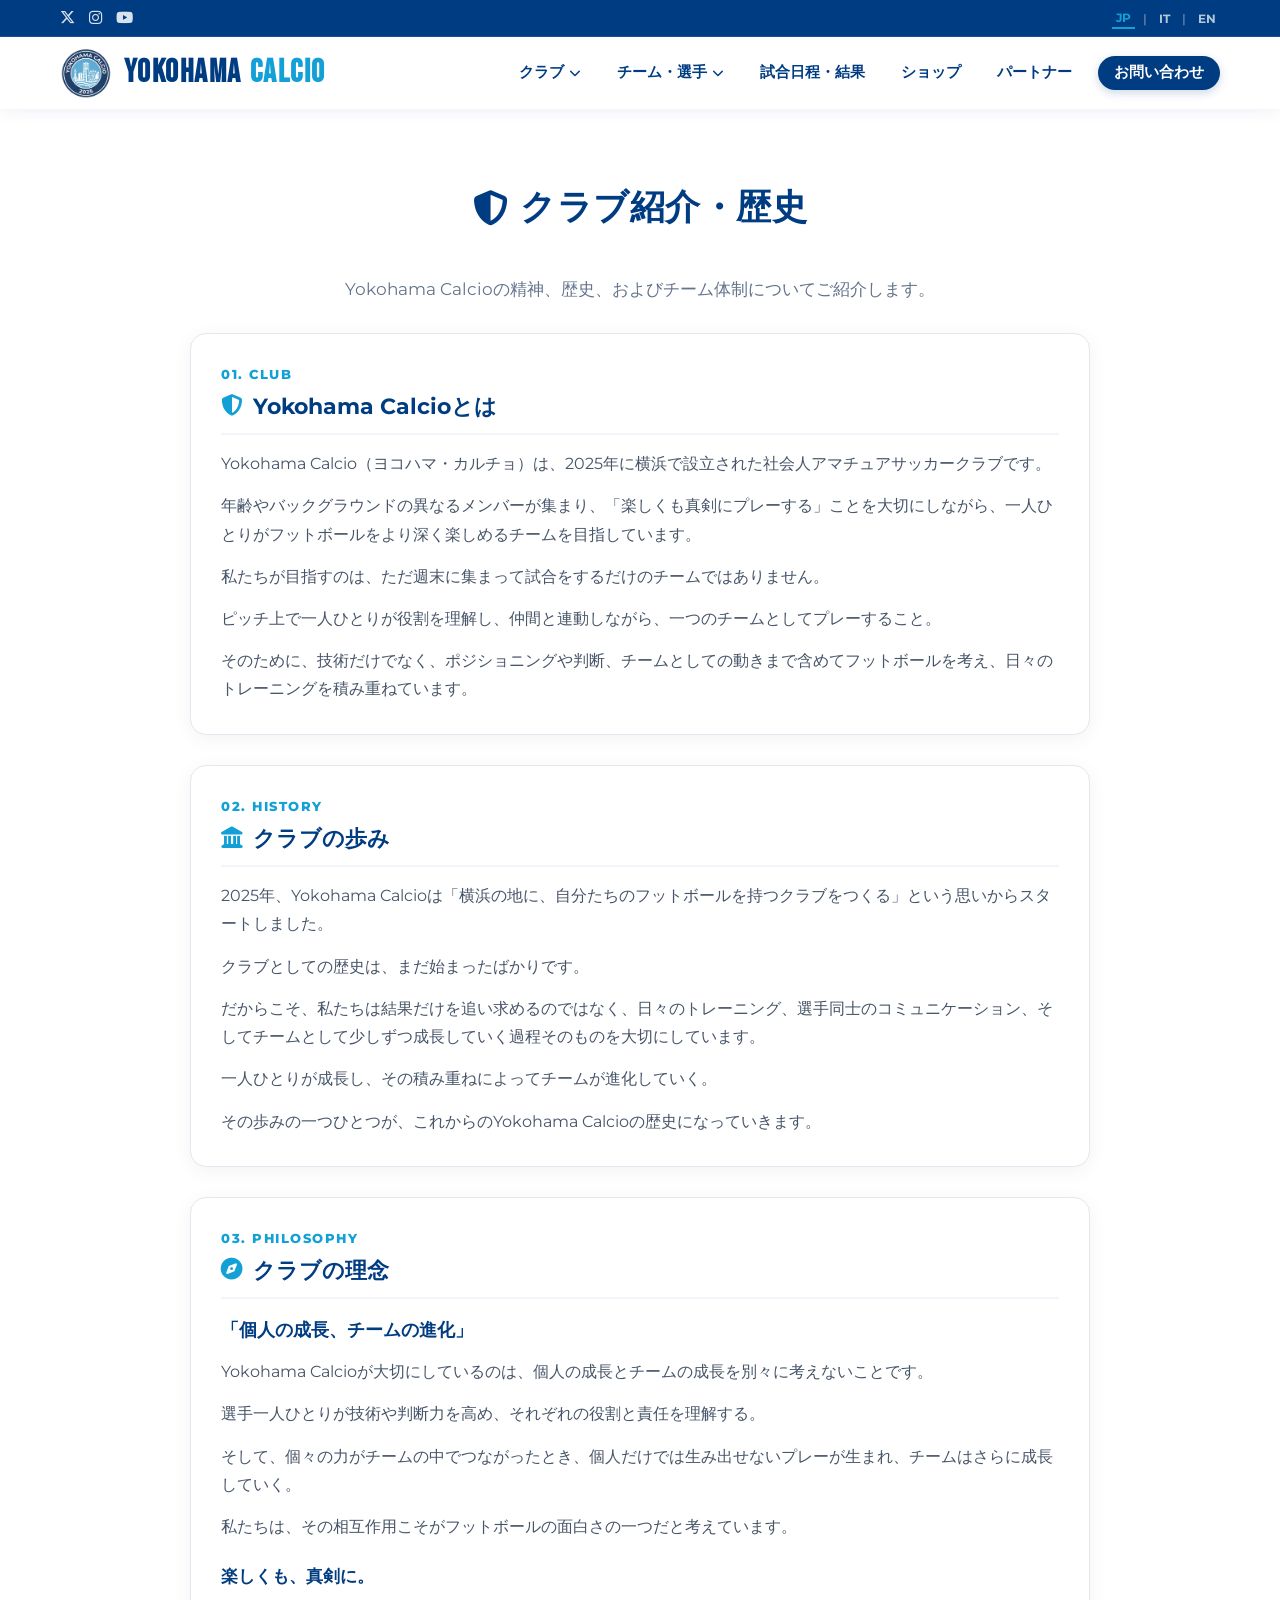
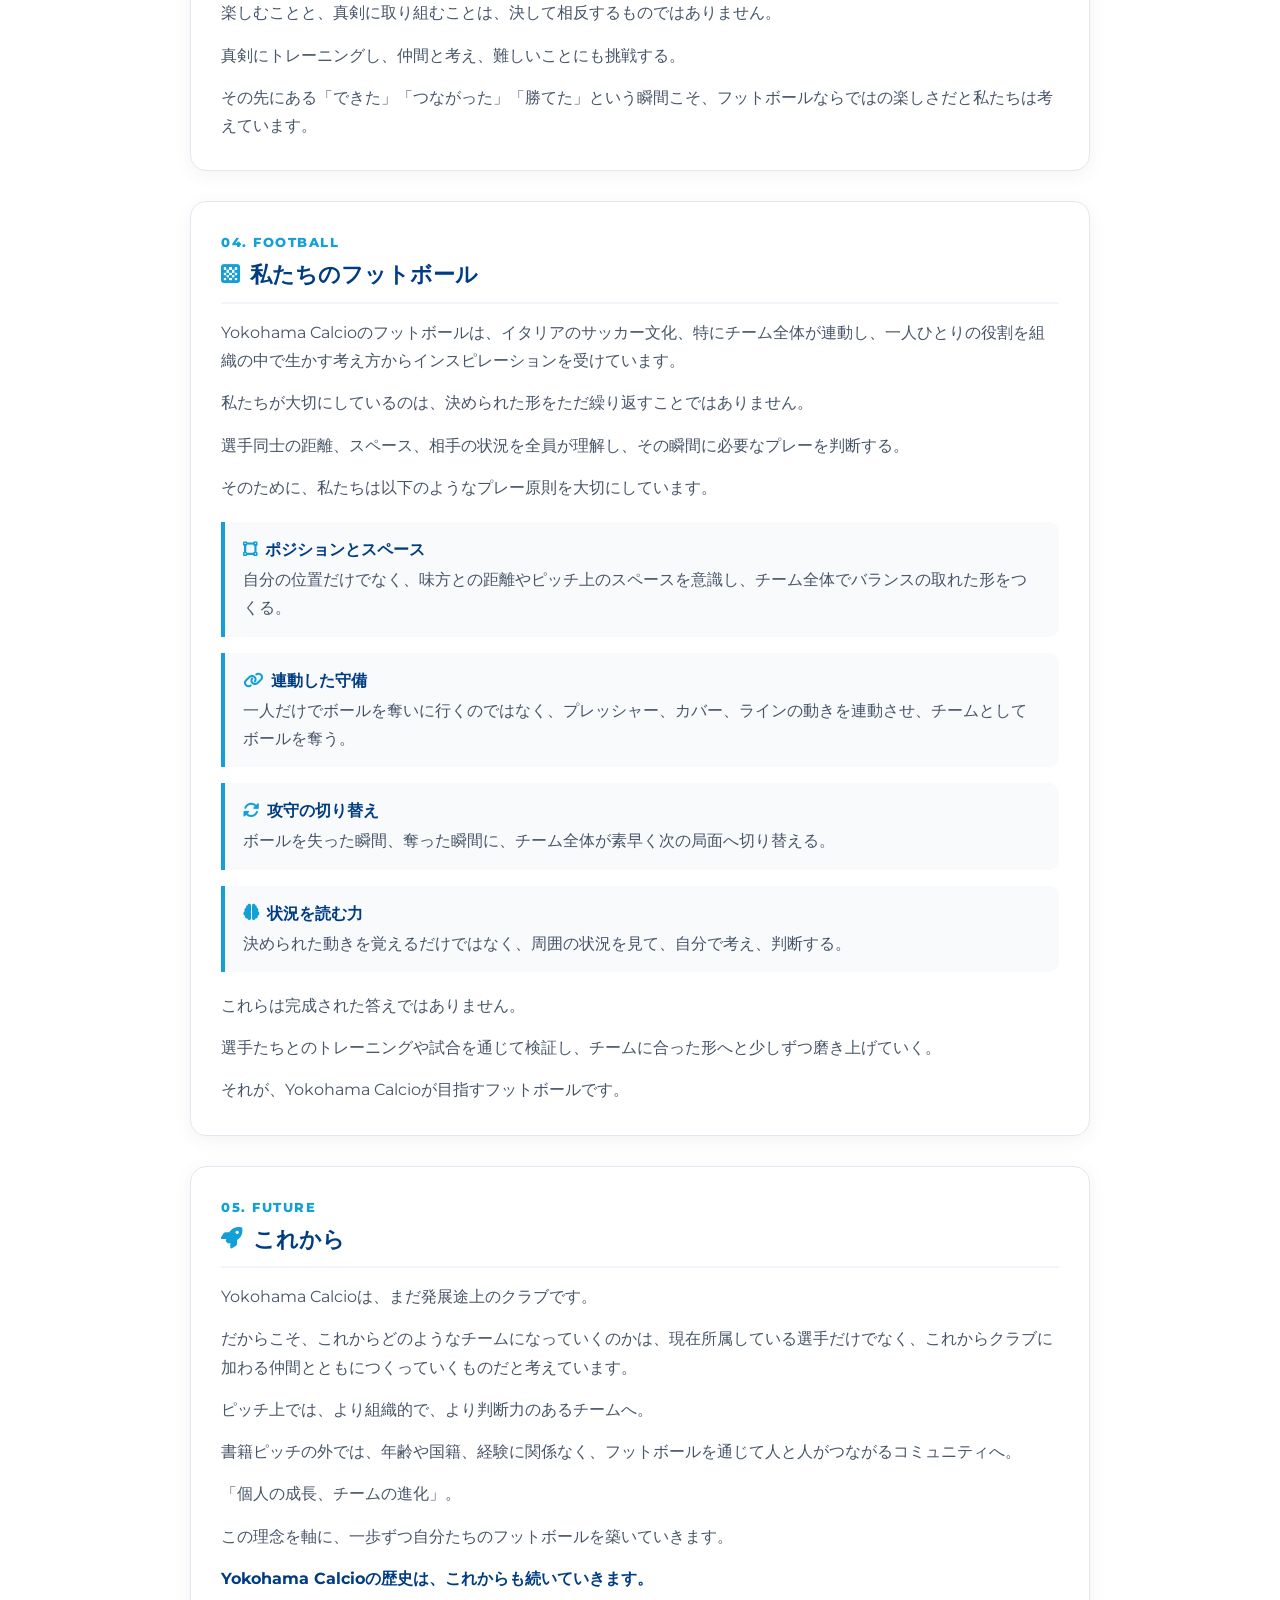
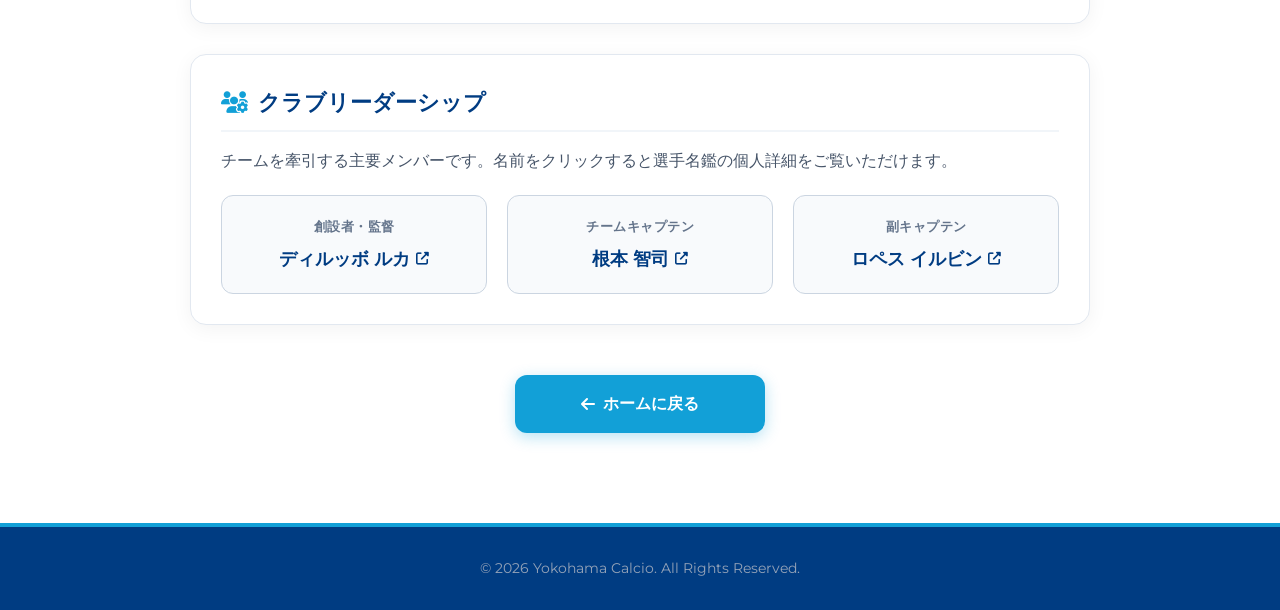
==== commit ce1f73b5: "Update about.html" ====
--- a/about.html
+++ b/about.html
@@ -4,28 +4,28 @@
     <meta charset="UTF-8">
     <meta name="viewport" content="width=device-width, initial-scale=1.0">
     
-    <title>試合日程・結果一覧 | Yokohama Calcio</title>
+    <title>クラブ紹介・歴史 | About Club | Yokohama Calcio</title>
     
-    <meta name="description" content="Yokohama Calcioの試合日程および過去の試合結果・得点者一覧です。横浜市・神奈川県内の社会人サッカーリーグ・練習試合のスケジュールを掲載中。Match schedule and results for Yokohama Calcio.">
-    <meta name="keywords" content="Yokohama Calcio 試合結果, 横浜 社会人サッカー 日程, 横浜 サッカー 練習試合, 神奈川県社会人サッカー, Yokohama Calcio Results, Amateur Football Match Yokohama">
+    <meta name="description" content="Yokohama Calcio（ヨコハマ・カルチョ）のクラブ紹介、歴史、理念、フットボール原則、およびリーダーシップについて。横浜市を拠点とする社会人サッカークラブ。">
+    <meta name="keywords" content="Yokohama Calcio, クラブ紹介, チームの歴史, 横浜 サッカーチーム, チーム理念, 戦術, About Yokohama Calcio, Amateur Football Club Yokohama">
     <meta name="author" content="Yokohama Calcio">
     <meta name="robots" content="index, follow">
 
-    <link rel="alternate" hreflang="ja" href="https://yokohamacalcio.com/matches.html" />
-    <link rel="alternate" hreflang="it" href="https://yokohamacalcio.com/matches.html?lang=it" />
-    <link rel="alternate" hreflang="en" href="https://yokohamacalcio.com/matches.html?lang=en" />
-    <link rel="alternate" hreflang="x-default" href="https://yokohamacalcio.com/matches.html" />
+    <link rel="alternate" hreflang="ja" href="https://yokohamacalcio.com/about.html" />
+    <link rel="alternate" hreflang="it" href="https://yokohamacalcio.com/about.html?lang=it" />
+    <link rel="alternate" hreflang="en" href="https://yokohamacalcio.com/about.html?lang=en" />
+    <link rel="alternate" hreflang="x-default" href="https://yokohamacalcio.com/about.html" />
 
     <meta property="og:type" content="website">
-    <meta property="og:url" content="https://yokohamacalcio.com/matches.html">
-    <meta property="og:title" content="試合日程・結果一覧 | Yokohama Calcio">
-    <meta property="og:description" content="Yokohama Calcioの試合日程、スケジュール、過去の試合結果と得点者一覧をご覧いただけます。">
+    <meta property="og:url" content="https://yokohamacalcio.com/about.html">
+    <meta property="og:title" content="クラブ紹介・歴史 | Yokohama Calcio">
+    <meta property="og:description" content="Yokohama Calcioのチーム理念、歴史、および主要メンバーをご紹介します。">
     <meta property="og:image" content="https://yokohamacalcio.com/immagini/logo.png?v=2">
 
     <meta name="twitter:card" content="summary_large_image">
     <meta name="twitter:site" content="@yokohamacalcio">
-    <meta name="twitter:title" content="試合日程・結果 | Yokohama Calcio">
-    <meta name="twitter:description" content="Yokohama Calcioの試合日程および過去の試合結果・得点者一覧。">
+    <meta name="twitter:title" content="クラブ紹介・歴史 | Yokohama Calcio">
+    <meta name="twitter:description" content="Yokohama Calcioのチーム理念、歴史、および主要メンバーをご紹介します。">
     <meta name="twitter:image" content="https://yokohamacalcio.com/immagini/logo.png?v=2">
     
     <link rel="icon" href="./immagini/logo.png?v=2" type="image/png">
@@ -36,236 +36,24 @@
     <link href="https://fonts.googleapis.com/css2?family=Bebas+Neue&family=Montserrat:wght@400;600;700;800&display=swap" rel="stylesheet">
     <link rel="stylesheet" href="style.css">
 
-    <!-- DATI STRUTTURATI SQUADRA -->
+    <!-- DATI STRUTTURATI CLUB -->
     <script type="application/ld+json">
     {
       "@context": "https://schema.org",
-      "@type": "SportsTeam",
+      "@type": "SportsOrganization",
       "name": "Yokohama Calcio",
       "sport": "Soccer",
-      "url": "https://yokohamacalcio.com/matches.html",
+      "url": "https://yokohamacalcio.com/about.html",
       "logo": "https://yokohamacalcio.com/immagini/logo.png?v=2",
-      "description": "Yokohama Calcio official match schedule, fixtures and past results."
+      "description": "Yokohama Calcio official club history, philosophy, football principles and leadership.",
+      "address": {
+        "@type": "PostalAddress",
+        "addressLocality": "Yokohama",
+        "addressRegion": "Kanagawa",
+        "addressCountry": "JP"
+      }
     }
     </script>
-    
-    <!-- MARKER PYTHON PER INIEZIONE AUTOMATICA JSON-LD EVENTI -->
-    <!-- SCHEMA_EVENTS_START -->
-<script type="application/ld+json">
-{
-  "@context": "https://schema.org",
-  "@type": "SportsEvent",
-  "@id": "https://yokohamacalcio.com/matches.html#match-8",
-  "name": "Yokohama Calcio vs La Masia Japan (VS)",
-  "description": "Match Yokohama Calcio vs La Masia Japan (VS). Score: VS. Venue: 谷本公園球技場.",
-  "startDate": "2026-10-31T11:00:00+09:00",
-  "location": {
-    "@type": "Place",
-    "name": "谷本公園球技場"
-  },
-  "homeTeam": {
-    "@type": "SportsTeam",
-    "name": "Yokohama Calcio"
-  },
-  "awayTeam": {
-    "@type": "SportsTeam",
-    "name": "La Masia Japan"
-  }
-}
-</script>
-<script type="application/ld+json">
-{
-  "@context": "https://schema.org",
-  "@type": "SportsEvent",
-  "@id": "https://yokohamacalcio.com/matches.html#match-7",
-  "name": "Yokohama Calcio vs FCレジェンド (VS)",
-  "description": "Match Yokohama Calcio vs FCレジェンド (VS). Score: VS. Venue: 常盤公園多目的グラウンド.",
-  "startDate": "2026-09-20T11:00:00+09:00",
-  "location": {
-    "@type": "Place",
-    "name": "常盤公園多目的グラウンド"
-  },
-  "homeTeam": {
-    "@type": "SportsTeam",
-    "name": "Yokohama Calcio"
-  },
-  "awayTeam": {
-    "@type": "SportsTeam",
-    "name": "FCレジェンド"
-  }
-}
-</script>
-<script type="application/ld+json">
-{
-  "@context": "https://schema.org",
-  "@type": "SportsEvent",
-  "@id": "https://yokohamacalcio.com/matches.html#match-1",
-  "name": "Yokohama Calcio vs Y.S.C.C.ミドル (2-6)",
-  "description": "Match Yokohama Calcio vs Y.S.C.C.ミドル (2-6). Score: 2-6. Scorers: 小金井 健斗 x2. MVP: 小金井 健斗. Venue: 新横浜公園第1運動広場.",
-  "startDate": "2026-08-30T11:00:00+09:00",
-  "location": {
-    "@type": "Place",
-    "name": "新横浜公園第1運動広場"
-  },
-  "homeTeam": {
-    "@type": "SportsTeam",
-    "name": "Yokohama Calcio"
-  },
-  "awayTeam": {
-    "@type": "SportsTeam",
-    "name": "Y.S.C.C.ミドル"
-  },
-  "performer": [
-    {
-      "@type": "Person",
-      "@id": "https://yokohamacalcio.com/players.html#koganei-kento",
-      "name": "小金井 健斗"
-    }
-  ],
-  "eventStatus": "https://schema.org/EventCompleted"
-}
-</script>
-<script type="application/ld+json">
-{
-  "@context": "https://schema.org",
-  "@type": "SportsEvent",
-  "@id": "https://yokohamacalcio.com/matches.html#match-2",
-  "name": "西谷AFC vs Yokohama Calcio (3-5)",
-  "description": "Match 西谷AFC vs Yokohama Calcio (3-5). Score: 3-5. Scorers: 小金井 健斗 x2, 棟近 夏生. MVP: 小金井 健斗. Venue: 横浜市立西谷中学校グラウンド.",
-  "startDate": "2026-08-16T19:00:00+09:00",
-  "location": {
-    "@type": "Place",
-    "name": "横浜市立西谷中学校グラウンド"
-  },
-  "homeTeam": {
-    "@type": "SportsTeam",
-    "name": "西谷AFC"
-  },
-  "awayTeam": {
-    "@type": "SportsTeam",
-    "name": "Yokohama Calcio"
-  },
-  "performer": [
-    {
-      "@type": "Person",
-      "@id": "https://yokohamacalcio.com/players.html#koganei-kento",
-      "name": "小金井 健斗"
-    },
-    {
-      "@type": "Person",
-      "name": "棟近 夏生"
-    }
-  ],
-  "eventStatus": "https://schema.org/EventCompleted"
-}
-</script>
-<script type="application/ld+json">
-{
-  "@context": "https://schema.org",
-  "@type": "SportsEvent",
-  "@id": "https://yokohamacalcio.com/matches.html#match-3",
-  "name": "Yokohama Calcio vs Y.S.C.C.ミドル (1-4)",
-  "description": "Match Yokohama Calcio vs Y.S.C.C.ミドル (1-4). Score: 1-4. Scorers: 川合 翔. MVP: 御村 葵. Venue: 新横浜公園第1運動広場.",
-  "startDate": "2026-08-09T15:00:00+09:00",
-  "location": {
-    "@type": "Place",
-    "name": "新横浜公園第1運動広場"
-  },
-  "homeTeam": {
-    "@type": "SportsTeam",
-    "name": "Yokohama Calcio"
-  },
-  "awayTeam": {
-    "@type": "SportsTeam",
-    "name": "Y.S.C.C.ミドル"
-  },
-  "performer": [
-    {
-      "@type": "Person",
-      "@id": "https://yokohamacalcio.com/players.html#kawai-kakeru",
-      "name": "川合 翔"
-    }
-  ],
-  "eventStatus": "https://schema.org/EventCompleted"
-}
-</script>
-<script type="application/ld+json">
-{
-  "@context": "https://schema.org",
-  "@type": "SportsEvent",
-  "@id": "https://yokohamacalcio.com/matches.html#match-4",
-  "name": "YC&AC Pulse vs Yokohama Calcio (1-4)",
-  "description": "Match YC&AC Pulse vs Yokohama Calcio (1-4). Score: 1-4. Scorers: 福田 圭佑. MVP: 福田 圭佑. Venue: YC&ACグラウンド.",
-  "startDate": "2026-07-19T11:00:00+09:00",
-  "location": {
-    "@type": "Place",
-    "name": "YC&ACグラウンド"
-  },
-  "homeTeam": {
-    "@type": "SportsTeam",
-    "name": "YC&AC Pulse"
-  },
-  "awayTeam": {
-    "@type": "SportsTeam",
-    "name": "Yokohama Calcio"
-  },
-  "performer": [
-    {
-      "@type": "Person",
-      "@id": "https://yokohamacalcio.com/players.html#fukuda-keisuke",
-      "name": "福田 圭佑"
-    }
-  ],
-  "eventStatus": "https://schema.org/EventCompleted"
-}
-</script>
-<script type="application/ld+json">
-{
-  "@context": "https://schema.org",
-  "@type": "SportsEvent",
-  "@id": "https://yokohamacalcio.com/matches.html#match-5",
-  "name": "Yokohama Calcio vs 西谷AFC (0-3)",
-  "description": "Match Yokohama Calcio vs 西谷AFC (0-3). Score: 0-3. MVP: 恵良 真史. Venue: 常盤公園多目的グラウンド.",
-  "startDate": "2026-05-30T11:00:00+09:00",
-  "location": {
-    "@type": "Place",
-    "name": "常盤公園多目的グラウンド"
-  },
-  "homeTeam": {
-    "@type": "SportsTeam",
-    "name": "Yokohama Calcio"
-  },
-  "awayTeam": {
-    "@type": "SportsTeam",
-    "name": "西谷AFC"
-  },
-  "eventStatus": "https://schema.org/EventCompleted"
-}
-</script>
-<script type="application/ld+json">
-{
-  "@context": "https://schema.org",
-  "@type": "SportsEvent",
-  "@id": "https://yokohamacalcio.com/matches.html#match-6",
-  "name": "レガリア川崎 vs Yokohama Calcio (0-9)",
-  "description": "Match レガリア川崎 vs Yokohama Calcio (0-9). Score: 0-9. MVP: López Irving. Venue: 古市場サッカー場.",
-  "startDate": "2026-05-24T12:00:00+09:00",
-  "location": {
-    "@type": "Place",
-    "name": "古市場サッカー場"
-  },
-  "homeTeam": {
-    "@type": "SportsTeam",
-    "name": "レガリア川崎"
-  },
-  "awayTeam": {
-    "@type": "SportsTeam",
-    "name": "Yokohama Calcio"
-  },
-  "eventStatus": "https://schema.org/EventCompleted"
-}
-</script>
-<!-- SCHEMA_EVENTS_END -->
     
     <style>
         /* --- OVERLAY MENU MOBILE SCURO COMPATTO --- */
@@ -307,7 +95,6 @@
             transition: all 0.2s ease;
         }
         .mobile-nav-close:active { background: #87ceeb; color: #00224a; }
-        
         .mobile-link {
             color: #ffffff !important;
             font-size: 0.95rem; font-weight: 600;
@@ -317,7 +104,7 @@
             transition: background 0.2s ease;
         }
         .mobile-link:hover, .mobile-link:active { background: rgba(255, 255, 255, 0.08); }
-        
+
         .mobile-nav .menu-icon {
             width: 24px !important;
             min-width: 24px !important;
@@ -333,15 +120,13 @@
             color: #ffffff !important; font-size: 0.95rem; font-weight: 600;
             padding: 10px 12px;
             display: flex; justify-content: space-between; align-items: center;
-            border-radius: 8px; cursor: pointer;
-            box-sizing: border-box;
+            border-radius: 8px; cursor: pointer; box-sizing: border-box;
         }
         .mobile-dropdown-toggle-left {
             display: flex;
             align-items: center;
             gap: 12px;
         }
-
         .mobile-submenu {
             background: rgba(0, 0, 0, 0.25); border-radius: 8px;
             padding: 4px 0 4px 10px; margin: 4px 0 8px 8px;
@@ -461,217 +246,142 @@
             transform: rotate(180deg);
         }
 
-        /* --- BADGES --- */
-        .match-badge-group { display: flex; align-items: center; gap: 6px; flex-wrap: wrap; }
-        .match-badge {
-            font-size: 0.72rem; font-weight: 700;
-            padding: 3px 8px; border-radius: 4px;
-            text-transform: uppercase; letter-spacing: 0.5px;
-            display: inline-block;
-        }
-        .badge-official, .badge-league { background: #003c82; color: #ffffff; }
-        .badge-friendly { background: #64748b; color: #ffffff; }
-        .badge-tournament, .badge-cup { background: #d97706; color: #ffffff; }
-        .badge-next { background: #003c82; color: #ffffff; }
-
-        .match-detail-card.active .match-expand-details {
-            display: block !important;
-            max-height: 500px !important;
-            opacity: 1 !important;
-            visibility: visible !important;
-            margin-top: 15px;
-        }
-        #matchesCounter {
-            display: block; margin-bottom: 10px;
-            font-weight: 600; color: var(--dark-navy, #003c82); font-size: 0.9rem;
-        }
-
-        /* --- REVISIONATO LAYOUT FILTRI E CONTROLLI SU MOBILE --- */
-        .matches-controls-row {
+        /* --- STILI SPECIFICI PAGINA ABOUT --- */
+        .about-content-wrapper {
             display: flex;
-            flex-wrap: wrap;
-            justify-content: space-between;
+            flex-direction: column;
+            gap: 30px;
+            max-width: 900px;
+            margin: 0 auto;
+        }
+        .about-block {
+            background: #ffffff;
+            border-radius: 16px;
+            padding: 30px;
+            box-shadow: 0 4px 20px rgba(0,0,0,0.05);
+            border: 1px solid #e2e8f0;
+        }
+        .about-block-subtitle {
+            font-size: 0.82rem;
+            font-weight: 800;
+            color: var(--primary-sky, #12A0D7);
+            letter-spacing: 1.5px;
+            text-transform: uppercase;
+            margin-bottom: 4px;
+            display: block;
+        }
+        .about-block h3 {
+            font-family: 'Montserrat', sans-serif;
+            font-size: 1.35rem;
+            color: var(--dark-navy, #003c82);
+            margin-bottom: 15px;
+            display: flex;
             align-items: center;
-            gap: 15px;
-            margin-bottom: 30px;
+            gap: 10px;
+            border-bottom: 2px solid #f1f5f9;
+            padding-bottom: 10px;
+        }
+        .about-block h3 i {
+            color: var(--primary-sky, #87ceeb);
+        }
+        .about-block p {
+            color: #475569;
+            line-height: 1.8;
+            margin-bottom: 14px;
+            font-size: 0.98rem;
+        }
+        .about-block p:last-child {
+            margin-bottom: 0;
+        }
+
+        /* LISTA PRINCIPI DI GIOCO (FOOTBALL) */
+        .principles-list {
+            display: flex;
+            flex-direction: column;
+            gap: 16px;
+            margin: 20px 0;
+        }
+        .principle-item {
+            background: #f8fafc;
+            border-left: 4px solid var(--primary-sky, #87ceeb);
+            padding: 14px 18px;
+            border-radius: 0 10px 10px 0;
+        }
+        .principle-title {
+            font-weight: 800;
+            color: var(--dark-navy, #003c82);
+            font-size: 1.02rem;
+            margin-bottom: 4px;
+            display: flex;
+            align-items: center;
+            gap: 8px;
+        }
+        .principle-desc {
+            font-size: 0.92rem;
+            color: #475569;
+            line-height: 1.6;
+            margin: 0 !important;
+        }
+
+        .leadership-grid {
+            display: grid;
+            grid-template-columns: repeat(auto-fit, minmax(200px, 1fr));
+            gap: 20px;
+            margin-top: 20px;
+        }
+        .leader-card {
+            background: #f8fafc;
+            border-radius: 12px;
+            padding: 20px;
+            text-align: center;
+            border: 1px solid #cbd5e1;
+            transition: transform 0.2s ease, box-shadow 0.2s ease;
+        }
+        .leader-card:hover {
+            transform: translateY(-3px);
+            box-shadow: 0 6px 15px rgba(0,60,130,0.1);
+            border-color: var(--primary-sky, #87ceeb);
+        }
+        .leader-role {
+            font-size: 0.82rem;
+            font-weight: 700;
+            color: #64748b;
+            text-transform: uppercase;
+            margin-bottom: 8px;
+            letter-spacing: 0.5px;
+        }
+        .leader-name {
+            font-size: 1.1rem;
+            font-weight: 800;
+        }
+        .leader-name a {
+            color: var(--dark-navy, #003c82);
+            text-decoration: none;
+            display: inline-flex;
+            align-items: center;
+            gap: 6px;
+        }
+        .leader-name a:hover {
+            color: #12A0D7;
+            text-decoration: underline;
+        }
+        .leader-name a i {
+            font-size: 0.8rem;
         }
 
         @media (max-width: 600px) {
-            .matches-page-section .section-title {
-                font-size: 1.6rem !important;
-                text-align: center;
-                justify-content: center;
+            .section-title {
+                font-size: 1.45rem !important;
+                line-height: 1.3 !important;
+                justify-content: center !important;
+                text-align: center !important;
             }
-            .matches-intro {
-                text-align: center;
-                font-size: 0.9rem;
-                margin-bottom: 20px;
+            .about-block h3 {
+                font-size: 1.15rem !important;
             }
-            .matches-controls-row {
-                flex-direction: column !important;
-                align-items: center !important;
-                gap: 12px !important;
+            .about-block p {
+                font-size: 0.9rem !important;
             }
-            .filter-wrapper {
-                justify-content: center !important;
-                width: 100% !important;
-                flex-wrap: wrap !important;
-            }
-            .season-filter-group {
-                justify-content: center !important;
-                width: 100% !important;
-            }
-        }
-
-        /* STRUTTURA A GRIGLIA PER NOMI E LOGHI SQUADRE */
-        .match-teams-wrapper {
-            display: flex !important;
-            flex-direction: column !important;
-            gap: 10px !important;
-            width: 100% !important;
-            margin: 15px 0 !important;
-        }
-        .teams-logos-row {
-            display: grid !important;
-            grid-template-columns: 1fr 70px 1fr !important;
-            align-items: center !important;
-            justify-items: center !important;
-            width: 100% !important;
-        }
-        .teams-names-row {
-            display: grid !important;
-            grid-template-columns: 1fr 70px 1fr !important;
-            align-items: start !important;
-            justify-items: center !important;
-            width: 100% !important;
-        }
-        .team-name-col {
-            font-weight: 700 !important;
-            font-size: 0.85rem !important;
-            line-height: 1.25 !important;
-            color: var(--dark-navy) !important;
-            text-align: center !important;
-            width: 100% !important;
-            padding: 0 4px !important;
-            display: -webkit-box !important;
-            -webkit-line-clamp: 2 !important;
-            -webkit-box-orient: vertical !important;
-            overflow: hidden !important;
-            word-break: break-word !important;
-        }
-        @media (min-width: 500px) {
-            .team-name-col { font-size: 0.95rem !important; }
-        }
-
-        .card-logo-wrap, .hero-logo-wrap {
-            display: flex !important;
-            align-items: center !important;
-            justify-content: center !important;
-            flex-shrink: 0 !important;
-            background: transparent !important;
-            overflow: visible !important;
-        }
-        .card-logo-wrap { width: 58px !important; height: 58px !important; }
-        .hero-logo-wrap { width: 88px !important; height: 88px !important; }
-
-        .card-logo-wrap img, .hero-logo-wrap img {
-            width: 100% !important;
-            height: 100% !important;
-            max-width: 100% !important;
-            max-height: 100% !important;
-            object-fit: contain !important;
-            border-radius: 0 !important;
-            background: transparent !important;
-            transform: none !important;
-        }
-
-        .hero-logo-wrap img {
-            filter: drop-shadow(0 0 10px rgba(135, 206, 235, 0.8)) !important;
-        }
-        .hero-logo-wrap img[src*="ui-avatars.com"] {
-            border-radius: 50% !important;
-            object-fit: contain !important;
-            width: 100% !important;
-            height: 100% !important;
-            background: #ffffff !important;
-            filter: drop-shadow(0 0 10px rgba(135, 206, 235, 0.8)) !important;
-        }
-        .card-logo-wrap img {
-            filter: none !important;
-        }
-        .card-logo-wrap img[src*="ui-avatars.com"] {
-            border-radius: 50% !important;
-            object-fit: contain !important;
-            width: 100% !important;
-            height: 100% !important;
-            background: #ffffff !important;
-            filter: none !important;
-        }
-
-        .next-match-hero {
-            background: linear-gradient(135deg, var(--dark-navy, #003c82) 0%, #001f42 100%);
-            color: #ffffff; border-radius: 16px;
-            padding: 24px;
-            box-shadow: 0 10px 25px rgba(0,0,0,0.15);
-            border: 2px solid var(--primary-sky, #87ceeb);
-            display: block; transition: all 0.3s ease;
-        }
-        .next-match-hero .team-name-col {
-            color: #ffffff !important;
-            font-size: 1.05rem !important;
-        }
-        .next-match-hero .match-vs-center {
-            font-size: 2.5rem !important;
-            color: var(--primary-sky) !important;
-        }
-        .next-match-header {
-            display: flex; justify-content: space-between; align-items: center;
-            border-bottom: 1px solid rgba(255,255,255,0.2);
-            padding-bottom: 12px; margin-bottom: 15px;
-        }
-        .next-match-badge {
-            background: var(--primary-sky, #87ceeb);
-            color: var(--dark-navy, #003c82);
-            font-weight: 800; padding: 4px 12px;
-            border-radius: 20px; font-size: 0.85rem;
-            text-transform: uppercase;
-        }
-        .next-match-info {
-            display: flex; flex-wrap: wrap;
-            justify-content: center; align-items: center;
-            gap: 12px 20px;
-            background: rgba(255, 255, 255, 0.08);
-            padding: 14px 18px; border-radius: 8px;
-            font-size: 0.92rem; margin-top: 15px;
-        }
-        .next-match-info-item {
-            display: flex; align-items: center; gap: 8px;
-            white-space: nowrap;
-        }
-        .next-match-info-item.venue-item {
-            white-space: normal !important;
-            text-align: center; max-width: 100%;
-        }
-        .next-match-info-item a {
-            color: var(--primary-sky, #87ceeb);
-            text-decoration: none; font-weight: 700;
-            display: inline-flex; align-items: center; gap: 4px;
-        }
-        .next-match-info-item a:hover {
-            text-decoration: underline; color: #ffffff;
-        }
-        .toggle-upcoming-btn {
-            background: #f1f5f9; color: var(--dark-navy, #003c82);
-            border: 1px solid #cbd5e1;
-            padding: 10px 18px; border-radius: 6px;
-            font-weight: 700; font-size: 0.9rem;
-            cursor: pointer;
-            display: inline-flex; align-items: center; gap: 8px;
-            margin-top: 15px; transition: all 0.2s ease;
-        }
-        .toggle-upcoming-btn:hover {
-            background: var(--dark-navy, #003c82);
-            color: #ffffff; border-color: var(--dark-navy, #003c82);
         }
     </style>
 </head>
@@ -710,12 +420,12 @@
       <div class="desktop-nav-wrapper">
         <nav class="main-nav">
           <div class="nav-item dropdown">
-            <span class="dropdown-toggle" role="button" tabindex="0" aria-haspopup="true" aria-expanded="false">
+            <span class="dropdown-toggle" role="button" tabindex="0" aria-haspopup="true" aria-expanded="false" style="color: var(--primary-sky);">
               <span data-i18n="nav.about_group">クラブ</span> 
               <i class="fas fa-chevron-down nav-arrow"></i>
             </span>
             <div class="dropdown-menu">
-              <a href="about.html" data-i18n="nav.about">チーム紹介</a>
+              <a href="about.html" style="color: var(--primary-sky); font-weight: 700;" data-i18n="nav.about">チーム紹介</a>
               <a href="index.html#gallery" data-i18n="nav.gallery">ギャラリー</a>
               <a href="faq.html" data-i18n="nav.faq">よくある質問</a>
             </div>
@@ -732,7 +442,7 @@
             </div>
           </div>
 
-          <a href="matches.html" style="color: var(--primary-sky);" data-i18n="nav.matches">試合日程・結果</a>
+          <a href="matches.html" data-i18n="nav.matches">試合日程・結果</a>
           <a href="index.html#shop" data-i18n="nav.shop">ショップ</a>
           <a href="index.html#sponsors" data-i18n="nav.sponsors">パートナー</a>
           <a href="contact.html" class="nav-cta-btn" data-i18n="nav.contact">お問い合わせ</a>
@@ -767,14 +477,14 @@
           <i class="fas fa-chevron-down mobile-arrow" style="color: #87ceeb;"></i>
         </button>
         <div class="mobile-submenu hidden">
-          <a href="about.html" class="mobile-link sub" data-i18n="nav.about">チーム紹介</a>
+          <a href="about.html" class="mobile-link sub" style="color: #87ceeb !important; font-weight: 800;" data-i18n="nav.about">チーム紹介</a>
           <a href="players.html" class="mobile-link sub" data-i18n="nav.players">選手紹介</a>
           <a href="stats.html" class="mobile-link sub" data-i18n="nav.stats">成績・スタッツ</a>
           <a href="index.html#gallery" class="mobile-link sub" data-i18n="nav.gallery">ギャラリー</a>
         </div>
       </div>
 
-      <a href="matches.html" class="mobile-link" style="color: #87ceeb !important; font-weight: 800;">
+      <a href="matches.html" class="mobile-link">
         <i class="fas fa-calendar-alt menu-icon"></i> <span data-i18n="nav.matches">試合日程・結果</span>
       </a>
       <a href="index.html#shop" class="mobile-link">
@@ -796,65 +506,134 @@
   </nav>
 </header>
 
-<section class="section matches-page-section">
+<section class="section about-page-section">
     <div class="container">
-        <h2 class="section-title"><i class="fas fa-trophy"></i> <span data-i18n="matches_page.title">試合日程・結果一覧</span></h2>
-        <p class="matches-intro" data-i18n="matches_page.intro">Yokohama Calcioの試合スケジュールと対戦情報です。</p>
-
-        <noscript style="display:block; margin-bottom: 30px; background: #f8fafc; padding: 20px; border-radius: 8px;">
-            <h3>Yokohama Calcio Match Schedule & Results</h3>
-            <p>Please enable JavaScript to view the interactive schedule, or check our structured match events data.</p>
-        </noscript>
-
-        <div class="matches-controls-row">
-            <div class="filter-wrapper" style="margin-bottom: 0;">
-                <button class="filter-btn active" data-match-filter="all" data-i18n="filter.all">すべて</button>
-                <button class="filter-btn" data-match-filter="league" data-i18n="filter.league">リーグ戦</button>
-                <button class="filter-btn" data-match-filter="cup" data-i18n="filter.cup">カップ戦</button>
-                <button class="filter-btn" data-match-filter="friendly" data-i18n="filter.friendly">練習試合</button>
+        <h2 class="section-title"><i class="fas fa-shield-alt"></i> <span data-i18n="about_page.title">クラブ紹介・歴史</span></h2>
+        <p class="matches-intro" data-i18n="about_page.intro" style="text-align: center; color: #64748b; margin-bottom: 30px;">Yokohama Calcioの精神、歴史、そしてチーム体制についてご紹介します。</p>
+
+        <div class="about-content-wrapper">
+            
+            <!-- 01. CLUB -->
+            <div class="about-block">
+                <span class="about-block-subtitle">01. CLUB</span>
+                <h3><i class="fas fa-shield-alt"></i> <span data-i18n="about.sec1_title">Yokohama Calcioとは</span></h3>
+                <p data-i18n="about.sec1_p1">Yokohama Calcio（ヨコハマ・カルチョ）は、2025年に横浜で設立された社会人アマチュアサッカークラブです。</p>
+                <p data-i18n="about.sec1_p2">年齢やバックグラウンドの異なるメンバーが集まり、「楽しくも真剣にプレーする」ことを大切にしながら、一人ひとりがフットボールをより深く楽しめるチームを目指しています。</p>
+                <p data-i18n="about.sec1_p3">私たちが目指すのは、ただ週末に集まって試合をするだけのチームではありません。</p>
+                <p data-i18n="about.sec1_p4">ピッチ上で一人ひとりが役割を理解し、仲間と連動しながら、一つのチームとしてプレーすること。</p>
+                <p data-i18n="about.sec1_p5">そのために、技術だけでなく、ポジショニングや判断、チームとしての動きまで含めてフットボールを考え、日々のトレーニングを積み重ねています。</p>
             </div>
-            <div class="season-filter-group" style="display: flex; align-items: center; gap: 8px;">
-                <label for="matchSeasonSelect" style="font-weight: 700; color: var(--dark-navy, #003c82); font-size: 0.9rem;">
-                    <i class="fas fa-calendar-alt"></i> <span data-i18n="matches_page.season_label">シーズン:</span>
-                </label>
-                <select id="matchSeasonSelect" class="filter-btn" style="padding: 6px 14px; cursor: pointer; outline: none;">
-                </select>
+
+            <!-- 02. HISTORY -->
+            <div class="about-block">
+                <span class="about-block-subtitle">02. HISTORY</span>
+                <h3><i class="fas fa-landmark"></i> <span data-i18n="about.sec2_title">クラブの歩み</span></h3>
+                <p data-i18n="about.sec2_p1">2025年、Yokohama Calcioは「横浜の地に、自分たちのフットボールを持つクラブをつくる」という思いからスタートしました。</p>
+                <p data-i18n="about.sec2_p2">クラブとしての歴史は、まだ始まったばかりです。</p>
+                <p data-i18n="about.sec2_p3">だからこそ、私たちは結果だけを追い求めるのではなく、日々のトレーニング、選手同士のコミュニケーション、商してチームとして少しずつ成長していく過程そのものを大切にしています。</p>
+                <p data-i18n="about.sec2_p4">一人ひとりが成長し、その積み重ねによってチームが進化していく。</p>
+                <p data-i18n="about.sec2_p5">その歩みの一つひとつが、これからのYokohama Calcioの歴史になっていきます。</p>
             </div>
-        </div>
-
-        <div class="matches-list-wrapper">
-            <div class="matches-section-block">
-                <h3 class="ranking-title" style="margin-bottom: 20px;">
-                    <i class="fas fa-calendar-check" style="color: var(--primary-sky);"></i> <span data-i18n="matches_page.upcoming_title">試合日程</span>
-                </h3>
-                <div id="upcomingContainer" style="display: flex; flex-direction: column; gap: 20px;">
-                    <!-- UPCOMING_START -->
-                    <!-- Contenuto dinamico generato via JS per evitare glitch/flicker -->
-                    <!-- UPCOMING_END -->
+
+            <!-- 03. PHILOSOPHY -->
+            <div class="about-block">
+                <span class="about-block-subtitle">03. PHILOSOPHY</span>
+                <h3><i class="fas fa-compass"></i> <span data-i18n="about.sec3_title">クラブの理念</span></h3>
+                <p style="font-weight: 800; color: var(--dark-navy, #003c82); font-size: 1.1rem; margin-bottom: 12px;" data-i18n="about.sec3_motto">「個人の成長、チームの進化」</p>
+                <p data-i18n="about.sec3_p1">Yokohama Calcioが大切にしているのは、個人の成長とチームの成長を別々に考えないことです。</p>
+                <p data-i18n="about.sec3_p2">選手一人ひとりが技術や判断力を高め、それぞれの役割と責任を理解する。</p>
+                <p data-i18n="about.sec3_p3">アンド、個々の力がチームの中でつながったとき、個人だけでは生み出せないプレーが生まれ、チームはさらに成長していく。</p>
+                <p data-i18n="about.sec3_p4">私たちは、その相互作用こそがフットボールの面白さの一つだと考えています。</p>
+                
+                <p style="font-weight: 800; color: var(--dark-navy, #003c82); font-size: 1.05rem; margin-top: 20px; margin-bottom: 8px;" data-i18n="about.sec3_submotto">楽しくも、真剣に。</p>
+                <p data-i18n="about.sec3_p5">楽しむことと、真剣に取り組むことは、決して相反するものではありません。</p>
+                <p data-i18n="about.sec3_p6">真剣にトレーニングし、仲間と考え、難しいことにも挑戦する。</p>
+                <p data-i18n="about.sec3_p7">その先にある「できた」「つながった」「勝てた」という瞬間こそ、フットボールならではの楽しさだと私たちは考えています。</p>
+            </div>
+
+            <!-- 04. FOOTBALL -->
+            <div class="about-block">
+                <span class="about-block-subtitle">04. FOOTBALL</span>
+                <h3><i class="fas fa-chess-board"></i> <span data-i18n="about.sec4_title">私たちのフットボール</span></h3>
+                <p data-i18n="about.sec4_p1">Yokohama Calcioのフットボールは、イタリアのサッカー文化、特にチーム全体が連動し、一人ひとりの役割を組織の中で生かす考え方からインスピレーションを受けています。</p>
+                <p data-i18n="about.sec4_p2">私たちが大切にしているのは、決められた形をただ繰り返すことではありません。</p>
+                <p data-i18n="about.sec4_p3">選手同士の距離、スペース、相手の状況を全員が理解し、その瞬間に必要なプレーを判断する。</p>
+                <p data-i18n="about.sec4_p4">そのために、私たちは以下のようなプレー原則を大切にしています。</p>
+
+                <div class="principles-list">
+                    <div class="principle-item">
+                        <div class="principle-title"><i class="fas fa-vector-square" style="color: #12A0D7;"></i> <span data-i18n="about.p1_title">ポジションとスペース</span></div>
+                        <p class="principle-desc" data-i18n="about.p1_desc">自分の位置だけでなく、味方との距離やピッチ上のスペースを意識し、チーム全体でバランスの取れた形をつくる。</p>
+                    </div>
+                    <div class="principle-item">
+                        <div class="principle-title"><i class="fas fa-link" style="color: #12A0D7;"></i> <span data-i18n="about.p2_title">連動した守備</span></div>
+                        <p class="principle-desc" data-i18n="about.p2_desc">一人だけでボールを奪いに行くのではなく、プレッシャー、カバー、ラインの動きを連動させ、チームとしてボールを奪う。</p>
+                    </div>
+                    <div class="principle-item">
+                        <div class="principle-title"><i class="fas fa-sync-alt" style="color: #12A0D7;"></i> <span data-i18n="about.p3_title">攻守の切り替え</span></div>
+                        <p class="principle-desc" data-i18n="about.p3_desc">ボールを失った瞬間、奪った瞬間に、チーム全体が素早く次の局面へ切り替える。</p>
+                    </div>
+                    <div class="principle-item">
+                        <div class="principle-title"><i class="fas fa-brain" style="color: #12A0D7;"></i> <span data-i18n="about.p4_title">状況を読む力</span></div>
+                        <p class="principle-desc" data-i18n="about.p4_desc">決められた動きを覚えるだけではなく、周囲の状況を見て、自分で考え、判断する。</p>
+                    </div>
+                </div>
+
+                <p data-i18n="about.sec4_p5">これらは完成された答えではありません。</p>
+                <p data-i18n="about.sec4_p6">選手たちとのトレーニングや試合を通じて検証し、チームに合った形へと少しずつ磨き上げていく。</p>
+                <p data-i18n="about.sec4_p7">それが、Yokohama Calcioが目指すフットボールです。</p>
+            </div>
+
+            <!-- 05. FUTURE -->
+            <div class="about-block">
+                <span class="about-block-subtitle">05. FUTURE</span>
+                <h3><i class="fas fa-rocket"></i> <span data-i18n="about.sec5_title">これから</span></h3>
+                <p data-i18n="about.sec5_p1">Yokohama Calcioは、まだ発展途上のクラブです。</p>
+                <p data-i18n="about.sec5_p2">だからこそ、これからどのようなチームになっていくのかは、現在所属している選手だけでなく、これからクラブに加わる仲間とともにつくっていくものだと考えています。</p>
+                <p data-i18n="about.sec5_p3">ピッチ上では、より組織的で、より判断力のあるチームへ。</p>
+                <p data-i18n="about.sec5_p4">そしてピッチの外では、年齢や国籍、経験に関係なく、フットボールを通じて人と人がつながるコミュニティへ。</p>
+                <p data-i18n="about.sec5_p5">「個人の成長、チームの進化」。</p>
+                <p data-i18n="about.sec5_p6">この理念を軸に、一歩ずつ自分たちのフットボールを築いていきます。</p>
+                <p data-i18n="about.sec5_p7" style="font-weight: 700; color: var(--dark-navy, #003c82);">Yokohama Calcioの歴史は、これからも続いていきます。</p>
+            </div>
+
+            <!-- LEADERSHIP / ORGANIGRAMMA DINAMICO DA JSON -->
+            <div class="about-block">
+                <h3><i class="fas fa-users-cog"></i> <span data-i18n="about.leadership_title">クラブリーダーシップ</span></h3>
+                <p data-i18n="about.leadership_desc">チームを牽引する主要メンバーです。名前をクリックすると選手名鑑の個人詳細をご覧いただけます。</p>
+                
+                <div class="leadership-grid">
+                    <div class="leader-card">
+                        <div class="leader-role" data-i18n="role.manager">創設者・監督</div>
+                        <div class="leader-name">
+                            <a href="players.html#di-rubbo-luca" data-player-id="di-rubbo-luca">
+                                <span class="player-display-name">ディルッボ ルカ</span> <i class="fas fa-external-link-alt"></i>
+                            </a>
+                        </div>
+                    </div>
+                    <div class="leader-card">
+                        <div class="leader-role" data-i18n="role.captain">チームキャプテン</div>
+                        <div class="leader-name">
+                            <a href="players.html#nemoto-satoshi" data-player-id="nemoto-satoshi">
+                                <span class="player-display-name">根本 智司</span> <i class="fas fa-external-link-alt"></i>
+                            </a>
+                        </div>
+                    </div>
+                    <div class="leader-card">
+                        <div class="leader-role" data-i18n="role.vice_captain">副キャプテン</div>
+                        <div class="leader-name">
+                            <a href="players.html#lopez-irving" data-player-id="lopez-irving">
+                                <span class="player-display-name">ロペス イルビン</span> <i class="fas fa-external-link-alt"></i>
+                            </a>
+                        </div>
+                    </div>
                 </div>
             </div>
 
-            <div class="matches-section-block" style="margin-top: 50px;">
-                <h3 class="ranking-title" style="margin-bottom: 20px;">
-                    <i class="fas fa-history" style="color: var(--primary-sky);"></i> <span data-i18n="matches_page.past_title">試合結果</span>
-                </h3>
-                <div id="pastContainer" style="display: flex; flex-direction: column; gap: 20px;">
-                    <!-- PAST_START -->
-                    <!-- Contenuto dinamico generato via JS -->
-                    <!-- PAST_END -->
-                </div>
-
-                <div style="text-align: center; margin-top: 25px;">
-                    <span id="matchesCounter"></span>
-                    <button id="loadMoreMatchesBtn" class="filter-btn" style="background: var(--dark-navy, #003c82); color: #ffffff; border: none; padding: 10px 24px; display: inline-flex; align-items: center; gap: 8px;">
-                        <i class="fas fa-chevron-down"></i> <span id="loadMoreText">さらに3試合を表示</span>
-                    </button>
-                </div>
-            </div>
         </div>
 
-        <div class="back-home-wrapper" style="margin-top: 50px;">
-            <a href="index.html" class="google-form-btn back-btn" style="max-width: 250px; margin: 0 auto;">
+        <div class="back-home-wrapper" style="text-align: center; margin-top: 50px;">
+            <a href="index.html" class="google-form-btn back-btn" style="display: inline-flex; justify-content: center; align-items: center; max-width: 250px; margin: 0 auto; gap: 8px;">
                 <i class="fas fa-arrow-left"></i> <span data-i18n="btn.back_home">ホームに戻る</span>
             </a>
         </div>
@@ -869,81 +648,204 @@
 
 <script>
     const pageTitles = {
-        ja: "試合日程・結果一覧 | Yokohama Calcio",
-        it: "Calendario & Risultati | Yokohama Calcio",
-        en: "Fixtures & Match Results | Yokohama Calcio"
+        ja: "クラブ紹介・歴史 | About Club | Yokohama Calcio",
+        it: "Chi Siamo & Storia | Yokohama Calcio",
+        en: "About Club & History | Yokohama Calcio"
     };
 
-    const style = document.createElement('style');
-    style.innerHTML = `@keyframes pulse { 0% { opacity: 1; } 50% { opacity: 0.5; } 100% { opacity: 1; } }`;
-    document.head.appendChild(style);
-
-    if ('scrollRestoration' in history) { history.scrollRestoration = 'auto'; }
-
     let currentLang = localStorage.getItem('preferred_lang') || 'ja';
-    let visiblePastMatchesCount = 3;
-    let rawMatches = [];
     let playersData = [];
-    let locationsData = {};
-    let opponentsData = {};
-    let isAllUpcomingVisible = false;
-
-    const commonRomajiMap = {
-        'レガリア川崎': 'Legalia Kawasaki',
-        '東方チタニウム': 'Toho Titanium',
-        'ラ・マシア': 'La Masia',
-        'FCレジェンド': 'FC Legend',
-        'F.C.LEGEND': 'FC Legend'
-    };
 
     const translations = {
         ja: {
-            "nav.home": "ホーム", "nav.team": "チーム", "nav.team_group": "チーム・選手", "nav.about_group": "クラブ", "nav.about": "チーム紹介", "nav.players": "選手紹介", "nav.stats": "成績・スタッツ",
-            "nav.gallery": "ギャラリー", "nav.matches": "試合日程・結果", "nav.shop": "ショップ", "nav.sponsors": "パートナー",
-            "nav.faq": "よくある質問", "nav.contact": "お問い合わせ", "matches_page.title": "試合日程・結果一覧",
-            "matches_page.intro": "Yokohama Calcioの試合スケジュールと対戦情報です。", "matches_page.upcoming_title": "試合日程",
-            "matches_page.past_title": "試合結果", "matches_page.season_label": "シーズン:", "matches_page.all_seasons": "全期間",
-            "filter.all": "すべて", "filter.league": "リーグ戦", "filter.cup": "カップ戦", "filter.friendly": "練習試合",
-            "badge.league": "公式戦", "badge.friendly": "練習試合", "badge.tournament": "大会", "badge.cup": "カップ戦",
-            "badge.next": "次戦の予定", "badge.live": "🔴 LIVE", "matches.no_upcoming": "現在予定されている試合はありません。",
-            "btn.show_all_upcoming": "全予定を表示", "btn.hide_upcoming": "閉じる",
-            "label.venue": "会場:", "label.surface": "ピッチ:", "label.kickoff": "キックオフ:", "label.scorers": "得点者:", "label.assists": "アシスト:",
-            "label.mvp": "MVP:", "label.yellow_cards": "警告:", "label.red_cards": "退場:",
-            "btn.details": "詳細を見る", "btn.close_details": "詳細を閉じる", "btn.load_more_3": "さらに3試合を表示", "btn.show_less": "最初の3試合に戻す", "btn.back_home": "ホームに戻る"
+            "nav.home": "ホーム", "nav.about_group": "クラブ", "nav.team_group": "チーム・選手",
+            "nav.team": "チーム", "nav.about": "チーム紹介", "nav.players": "選手紹介", "nav.stats": "成績・スタッツ",
+            "nav.matches": "試合日程・結果", "nav.gallery": "ギャラリー", "nav.sponsors": "パートナー",
+            "nav.faq": "よくある質問", "nav.shop": "ショップ", "nav.contact": "お問い合わせ",
+            "about_page.title": "クラブ紹介・歴史", "about_page.intro": "Yokohama Calcioの精神、歴史、およびチーム体制についてご紹介します。",
+            
+            "about.sec1_title": "Yokohama Calcioとは",
+            "about.sec1_p1": "Yokohama Calcio（ヨコハマ・カルチョ）は、2025年に横浜で設立された社会人アマチュアサッカークラブです。",
+            "about.sec1_p2": "年齢やバックグラウンドの異なるメンバーが集まり、「楽しくも真剣にプレーする」ことを大切にしながら、一人ひとりがフットボールをより深く楽しめるチームを目指しています。",
+            "about.sec1_p3": "私たちが目指すのは、ただ週末に集まって試合をするだけのチームではありません。",
+            "about.sec1_p4": "ピッチ上で一人ひとりが役割を理解し、仲間と連動しながら、一つのチームとしてプレーすること。",
+            "about.sec1_p5": "そのために、技術だけでなく、ポジショニングや判断、チームとしての動きまで含めてフットボールを考え、日々のトレーニングを積み重ねています。",
+
+            "about.sec2_title": "クラブの歩み",
+            "about.sec2_p1": "2025年、Yokohama Calcioは「横浜の地に、自分たちのフットボールを持つクラブをつくる」という思いからスタートしました。",
+            "about.sec2_p2": "クラブとしての歴史は、まだ始まったばかりです。",
+            "about.sec2_p3": "だからこそ、私たちは結果だけを追い求めるのではなく、日々のトレーニング、選手同士のコミュニケーション、そしてチームとして少しずつ成長していく過程そのものを大切にしています。",
+            "about.sec2_p4": "一人ひとりが成長し、その積み重ねによってチームが進化していく。",
+            "about.sec2_p5": "その歩みの一つひとつが、これからのYokohama Calcioの歴史になっていきます。",
+
+            "about.sec3_title": "クラブの理念",
+            "about.sec3_motto": "「個人の成長、チームの進化」",
+            "about.sec3_p1": "Yokohama Calcioが大切にしているのは、個人の成長とチームの成長を別々に考えないことです。",
+            "about.sec3_p2": "選手一人ひとりが技術や判断力を高め、それぞれの役割と責任を理解する。",
+            "about.sec3_p3": "そして、個々の力がチームの中でつながったとき、個人だけでは生み出せないプレーが生まれ、チームはさらに成長していく。",
+            "about.sec3_p4": "私たちは、その相互作用こそがフットボールの面白さの一つだと考えています。",
+            "about.sec3_submotto": "楽しくも、真剣に。",
+            "about.sec3_p5": "楽しむことと、真剣に取り組むことは、決して相反するものではありません。",
+            "about.sec3_p6": "真剣にトレーニングし、仲間と考え、難しいことにも挑戦する。",
+            "about.sec3_p7": "その先にある「できた」「つながった」「勝てた」という瞬間こそ、フットボールならではの楽しさだと私たちは考えています。",
+
+            "about.sec4_title": "私たちのフットボール",
+            "about.sec4_p1": "Yokohama Calcioのフットボールは、イタリアのサッカー文化、特にチーム全体が連動し、一人ひとりの役割を組織の中で生かす考え方からインスピレーションを受けています。",
+            "about.sec4_p2": "私たちが大切にしているのは、決められた形をただ繰り返すことではありません。",
+            "about.sec4_p3": "選手同士の距離、スペース、相手の状況を全員が理解し、その瞬間に必要なプレーを判断する。",
+            "about.sec4_p4": "そのために、私たちは以下のようなプレー原則を大切にしています。",
+            "about.p1_title": "ポジションとスペース",
+            "about.p1_desc": "自分の位置だけでなく、味方との距離やピッチ上のスペースを意識し、チーム全体でバランスの取れた形をつくる。",
+            "about.p2_title": "連動した守備",
+            "about.p2_desc": "一人だけでボールを奪いに行くのではなく、プレッシャー、カバー、ラインの動きを連動させ、チームとしてボールを奪う。",
+            "about.p3_title": "攻守の切り替え",
+            "about.p3_desc": "ボールを失った瞬間、奪った瞬間に、チーム全体が素早く次の局面へ切り替える。",
+            "about.p4_title": "状況を読む力",
+            "about.p4_desc": "決められた動きを覚えるだけではなく、周囲の状況を見て、自分で考え、判断する。",
+            "about.sec4_p5": "これらは完成された答えではありません。",
+            "about.sec4_p6": "選手たちとのトレーニングや試合を通じて検証し、チームに合った形へと少しずつ磨き上げていく。",
+            "about.sec4_p7": "それが、Yokohama Calcioが目指すフットボールです。",
+
+            "about.sec5_title": "これから",
+            "about.sec5_p1": "Yokohama Calcioは、まだ発展途上のクラブです。",
+            "about.sec5_p2": "だからこそ、これからどのようなチームになっていくのかは、現在所属している選手だけでなく、これからクラブに加わる仲間とともにつくっていくものだと考えています。",
+            "about.sec5_p3": "ピッチ上では、より組織的で、より判断力のあるチームへ。",
+            "about.sec5_p4": "書籍ピッチの外では、年齢や国籍、経験に関係なく、フットボールを通じて人と人がつながるコミュニティへ。",
+            "about.sec5_p5": "「個人の成長、チームの進化」。",
+            "about.sec5_p6": "この理念を軸に、一歩ずつ自分たちのフットボールを築いていきます。",
+            "about.sec5_p7": "Yokohama Calcioの歴史は、これからも続いていきます。",
+
+            "about.leadership_title": "クラブリーダーシップ",
+            "about.leadership_desc": "チームを牽引する主要メンバーです。名前をクリックすると選手名鑑の個人詳細をご覧いただけます。",
+            "role.manager": "創設者・監督", "role.captain": "チームキャプテン", "role.vice_captain": "副キャプテン",
+            "btn.back_home": "ホームに戻る"
         },
         it: {
-            "nav.home": "Home", "nav.team": "Squadra", "nav.team_group": "SQUADRA", "nav.about_group": "CLUB", "nav.about": "Chi Siamo", "nav.players": "Giocatori", "nav.stats": "Statistiche",
-            "nav.gallery": "Galleria", "nav.matches": "Partite", "nav.shop": "Store", "nav.sponsors": "Partner",
-            "nav.faq": "FAQ", "nav.contact": "Contatti", "matches_page.title": "Calendario & Risultati",
-            "matches_page.intro": "Calendario delle partite e dettagli di Yokohama Calcio.", "matches_page.upcoming_title": "Prossime Partite",
-            "matches_page.past_title": "Risultati Passati", "matches_page.season_label": "Stagione:", "matches_page.all_seasons": "Tutte",
-            "filter.all": "Tutti", "filter.league": "Campionato", "filter.cup": "Coppa", "filter.friendly": "Amichevoli",
-            "badge.league": "Campionato", "badge.friendly": "Amichevole", "badge.tournament": "Torneo", "badge.cup": "Coppa",
-            "badge.next": "Prossima Partita", "badge.live": "🔴 IN DIRETTA", "matches.no_upcoming": "Nessuna partita in programma al momento.",
-            "btn.show_all_upcoming": "Mostra calendario completo", "btn.hide_upcoming": "Nascondi calendario",
-            "label.venue": "Campo:", "label.surface": "Superficie:", "label.kickoff": "Calcio d'inizio:", "label.scorers": "Marcatori:", "label.assists": "Assist:",
-            "label.mvp": "MVP:", "label.yellow_cards": "Ammoniti:", "label.red_cards": "Espulsi:",
-            "btn.details": "Mostra dettagli", "btn.close_details": "Chiudi dettagli", "btn.load_more_3": "Mostra le prossime 3 partite", "btn.show_less": "Riduci elenco", "btn.back_home": "Torna alla Home"
+            "nav.home": "Home", "nav.about_group": "CLUB", "nav.team_group": "SQUADRA",
+            "nav.team": "SQUADRA", "nav.about": "Chi Siamo", "nav.players": "Giocatori", "nav.stats": "Statistiche",
+            "nav.matches": "Partite & Risultati", "nav.gallery": "Galleria", "nav.sponsors": "Partner",
+            "nav.faq": "FAQ", "nav.contact": "Contatti",
+            "about_page.title": "Chi Siamo & Storia", "about_page.intro": "Scopri la filosofia, la storia e la struttura di Yokohama Calcio.",
+            
+            "about.sec1_title": "Cos'è lo Yokohama Calcio",
+            "about.sec1_p1": "Lo Yokohama Calcio è un club di calcio amatoriale fondato nel 2025 a Yokohama.",
+            "about.sec1_p2": "Riunisce giocatori di diverse età ed esperienze con l'obiettivo di divertirsi giocando un calcio serio e organizzato.",
+            "about.sec1_p3": "Non vogliamo essere semplicemente una squadra che si ritrova il fine settimana per fare una partita.",
+            "about.sec1_p4": "Ci impegniamo affinché ogni giocatore comprenda il proprio ruolo in campo e si muova in sinergia con i compagni come un unico blocco.",
+            "about.sec1_p5": "Per questo lavoriamo costantemente in allenamento non solo sulla tecnica, ma anche sul posizionamento, sulla lettura del gioco e sui movimenti di squadra.",
+
+            "about.sec2_title": "La Nostra Storia",
+            "about.sec2_p1": "Nel 2025 lo Yokohama Calcio è nato con un'idea chiara: creare a Yokohama una squadra con una propria precisa identità calcistica.",
+            "about.sec2_p2": "La storia del club è solo all'inizio.",
+            "about.sec2_p3": "Proprio per questo non rincorriamo solo il risultato, ma diamo valore ad ogni singolo allenamento, al dialogo nello spogliatoio e al percorso di crescita collettiva.",
+            "about.sec2_p4": "La crescita del singolo alimenta l'evoluzione della squadra.",
+            "about.sec2_p5": "Ogni passo di questo percorso costituisce la storia presente e futura dello Yokohama Calcio.",
+
+            "about.sec3_title": "La Filosofia del Club",
+            "about.sec3_motto": "“Crescita individuale, evoluzione della squadra”",
+            "about.sec3_p1": "Sviluppo individuale e crescita collettiva per noi sono indissolubili.",
+            "about.sec3_p2": "Ogni giocatore affina tecnica e capacità decisionale, comprendendo i propri compiti e le proprie responsabilità.",
+            "about.sec3_p3": "Quando le qualità dei singoli si connettono in campo, nascono giocate che il singolo da solo non potrebbe mai creare.",
+            "about.sec3_p4": "Crediamo che questa sinergia sia l'essenza più affascinante del calcio.",
+            "about.sec3_submotto": "Serietà e Divertimento.",
+            "about.sec3_p5": "Divertirsi e impegnarsi con serietà non sono concetti in contraddizione.",
+            "about.sec3_p6": "Allenarsi duramente, confrontarsi e affrontare le difficoltà insieme fa parte del gioco.",
+            "about.sec3_p7": "È proprio in quel momento in cui un movimento riesce, una giocata si chiude o si vince una partita che si prova la gioia autentica del calcio.",
+
+            "about.sec4_title": "Il Nostro Calcio",
+            "about.sec4_p1": "Il nostro calcio trae profonda ispirazione dalla cultura tattica italiana, fondata sull'organizzazione collettiva e sulla valorizzazione del singolo all'interno del sistema.",
+            "about.sec4_p2": "Non ci interessa ripetere a memoria schemi rigidi.",
+            "about.sec4_p3": "Vogliamo che tutti i giocatori leggano gli spazi, le distanze e la situazione dell'avversario per prendere la decisione migliore in ogni istante.",
+            "about.sec4_p4": "Per fare questo ci basiamo su quattro principi fondamentali:",
+            "about.p1_title": "Posizione e Spazio",
+            "about.p1_desc": "Mantenere l'equilibrio di squadra occupando correttamente il campo e valutando la distanza dai compagni.",
+            "about.p2_title": "Difesa Organizzata",
+            "about.p2_desc": "Recuperare palla di squadra attraverso pressione, coperture e movimenti di linea coordinati.",
+            "about.p3_title": "Transizioni Rapide",
+            "about.p3_desc": "Reagire immediatamente al momento della perdita o del recupero del pallone.",
+            "about.p4_title": "Lettura del Gioco",
+            "about.p4_desc": "Osservare ciò che accade intorno, pensare e decidere in autonomia anziché eseguire movimenti meccanici.",
+            "about.sec4_p5": "Questi principi non sono risposte dogmatiche.",
+            "about.sec4_p6": "Li testiamo e li affiniamo continuamente attraverso gli allenamenti e le partite per modellarli sulle caratteristiche dei nostri giocatori.",
+            "about.sec4_p7": "Questo è il calcio a cui aspira lo Yokohama Calcio.",
+
+            "about.sec5_title": "Il Futuro",
+            "about.sec5_p1": "Lo Yokohama Calcio è un club in piena evoluzione.",
+            "about.sec5_p2": "Il tipo di squadra che diventeremo dipenderà dal contributo di chi ne fa parte oggi e di chi si unirà a noi domani.",
+            "about.sec5_p3": "In campo puntiamo ad essere una squadra sempre più organizzata e intelligente.",
+            "about.sec5_p4": "Fuori dal campo vogliamo costruire una comunità aperta, capace di unire le persone attraverso il calcio indipendentemente da età, nazionalità o esperienza.",
+            "about.sec5_p5": "“Crescita individuale, evoluzione della squadra”.",
+            "about.sec5_p6": "Continueremo a costruire il nostro calcio passo dopo passo attorno a questo principio.",
+            "about.sec5_p7": "La storia dello Yokohama Calcio continua.",
+
+            "about.leadership_title": "Leadership del Club",
+            "about.leadership_desc": "I principali punti di riferimento della squadra. Clicca sui nomi per visualizzare le schede personali.",
+            "role.manager": "Fondatore & Mister", "role.captain": "Capitano", "role.vice_captain": "Vice Capitano",
+            "btn.back_home": "Torna alla Home"
         },
         en: {
-            "nav.home": "Home", "nav.team": "Team", "nav.team_group": "TEAM", "nav.about_group": "CLUB", "nav.about": "About Us", "nav.players": "Players", "nav.stats": "Statistics",
-            "nav.gallery": "Gallery", "nav.matches": "Matches", "nav.shop": "Shop", "nav.sponsors": "Partners",
-            "nav.faq": "FAQ", "nav.contact": "Contact", "matches_page.title": "Fixtures & Results",
-            "matches_page.intro": "Match schedule and match information for Yokohama Calcio.", "matches_page.upcoming_title": "Upcoming Matches",
-            "matches_page.past_title": "Match Results", "matches_page.season_label": "Season:", "matches_page.all_seasons": "All Time",
-            "filter.all": "All", "filter.league": "League", "filter.cup": "Cup", "filter.friendly": "Friendly",
-            "badge.league": "League", "badge.friendly": "Friendly", "badge.tournament": "Tournament", "badge.cup": "Cup",
-            "badge.next": "Next Match", "badge.live": "🔴 LIVE", "matches.no_upcoming": "No upcoming matches scheduled.",
-            "btn.show_all_upcoming": "Show full schedule", "btn.hide_upcoming": "Hide schedule",
-            "label.venue": "Venue:", "label.surface": "Pitch:", "label.kickoff": "Kick-Off:", "label.scorers": "Scorers:", "label.assists": "Assists:",
-            "label.mvp": "MVP:", "label.yellow_cards": "Yellow Cards:", "label.red_cards": "Red Cards:",
-            "btn.details": "Show details", "btn.close_details": "Close details", "btn.load_more_3": "Show next 3 matches", "btn.show_less": "Show less", "btn.back_home": "Back to Home"
+            "nav.home": "Home", "nav.about_group": "CLUB", "nav.team_group": "TEAM",
+            "nav.team": "TEAM", "nav.about": "About Us", "nav.players": "Players", "nav.stats": "Stats",
+            "nav.matches": "Matches & Results", "nav.gallery": "Gallery", "nav.shop": "Shop", "nav.contact": "Contact Us",
+            "about_page.title": "About Club & History", "about_page.intro": "Discover the philosophy, history, and structure of Yokohama Calcio.",
+            
+            "about.sec1_title": "About Yokohama Calcio",
+            "about.sec1_p1": "Yokohama Calcio is an amateur adult football club founded in 2025 in Yokohama.",
+            "about.sec1_p2": "Bringing together players of diverse ages and backgrounds, we aim to build a team where everyone can enjoy football deeply while playing seriously and passionately.",
+            "about.sec1_p3": "We aspire to be more than just a group that meets for a casual match on weekends.",
+            "about.sec1_p4": "Our goal is for every player to understand their role, coordinate with teammates, and perform as one unified team on the pitch.",
+            "about.sec1_p5": "To achieve this, we dedicate ourselves to regular training focused on technique, positioning, decision-making, and collective movement.",
+
+            "about.sec2_title": "Club History",
+            "about.sec2_p1": "In 2025, Yokohama Calcio began with a vision: to establish a club with its own distinct football identity in Yokohama.",
+            "about.sec2_p2": "Our history as a club has just begun.",
+            "about.sec2_p3": "That is why we focus not only on match results, but on the process—valuing daily training, player communication, and gradual collective growth.",
+            "about.sec2_p4": "Individual progress fuels the team's evolution.",
+            "about.sec2_p5": "Every step forward forms the history of Yokohama Calcio.",
+
+            "about.sec3_title": "Club Philosophy",
+            "about.sec3_motto": "“Individual Growth, Team Evolution”",
+            "about.sec3_p1": "At Yokohama Calcio, individual growth and team development go hand in hand.",
+            "about.sec3_p2": "Each player improves their technical skills and decision-making while understanding their roles and responsibilities.",
+            "about.sec3_p3": "When individual strengths connect on the pitch, collective plays emerge that no single player could achieve alone.",
+            "about.sec3_p4": "We believe this synergy is one of the most rewarding aspects of football.",
+            "about.sec3_submotto": "Enjoyable, yet Serious.",
+            "about.sec3_p5": "Having fun and taking football seriously are never mutually exclusive.",
+            "about.sec3_p6": "Training hard, thinking together, and taking on challenges lead to genuine satisfaction.",
+            "about.sec3_p7": "The moments when things click, connections work, and victories are earned are what make football truly special.",
+
+            "about.sec4_title": "Our Football",
+            "about.sec4_p1": "Yokohama Calcio's football is inspired by Italian tactical culture—emphasizing collective organization and maximizing every player's role within the system.",
+            "about.sec4_p2": "We do not simply repeat rigid set plays.",
+            "about.sec4_p3": "We expect players to read distances, spaces, and opponent setups to make the best decision in every moment.",
+            "about.sec4_p4": "To guide our play, we follow four key principles:",
+            "about.p1_title": "Positioning & Space",
+            "about.p1_desc": "Maintaining collective balance by managing distance to teammates and occupying pitch spaces effectively.",
+            "about.p2_title": "Coordinated Defense",
+            "about.p2_desc": "Winning back possession as a unit through synchronized pressure, cover, and line movement.",
+            "about.p3_title": "Transitions",
+            "about.p3_desc": "Switching rapidly between attack and defense the moment possession changes hands.",
+            "about.p4_title": "Game Reading",
+            "about.p4_desc": "Observing surroundings, thinking independently, and making smart decisions rather than relying on memorized routines.",
+            "about.sec4_p5": "These principles are not fixed answers.",
+            "about.sec4_p6": "We continuously refine and adapt them through training and matches to fit our squad's qualities.",
+            "about.sec4_p7": "This is the football Yokohama Calcio strives for.",
+
+            "about.sec5_title": "Looking Ahead",
+            "about.sec5_p1": "Yokohama Calcio is a club continuously evolving.",
+            "about.sec5_p2": "The team we become tomorrow will be built together by our current squad and future members who join us.",
+            "about.sec5_p3": "On the pitch, we strive for greater tactical organization and sharper decision-making.",
+            "about.sec5_p4": "Off the pitch, we aim to cultivate an open community connecting people through football regardless of age, nationality, or experience.",
+            "about.sec5_p5": "“Individual Growth, Team Evolution”.",
+            "about.sec5_p6": "Guided by this core value, we will build our football step by step.",
+            "about.sec5_p7": "The journey of Yokohama Calcio continues.",
+
+            "about.leadership_title": "Club Leadership",
+            "about.leadership_desc": "Key figures guiding the team. Click on names to view full player profiles.",
+            "role.manager": "Founder & Manager", "role.captain": "Team Captain", "role.vice_captain": "Vice Captain",
+            "btn.back_home": "Back to Home"
         }
     };
-
-    function t(key) {
-        return (translations[currentLang] && translations[currentLang][key]) || key;
-    }
 
     function cleanStr(s) {
         return String(s || '').toLowerCase().replace(/[\s\u3000]+/g, '').trim();
@@ -953,118 +855,31 @@
         return /[\u3000-\u303f\u3040-\u309f\u30a0-\u30ff\uff00-\uffef\u4e00-\u9faf\u3400-\u4dbf]/.test(text);
     }
 
-    function getUniqueTeamColor(idOrName) {
-        let hash = 0;
-        const str = String(idOrName || 'opponent').toLowerCase();
-        for (let i = 0; i < str.length; i++) {
-            hash = str.charCodeAt(i) + ((hash << 5) - hash);
-        }
-        const hue = Math.abs(hash) % 360;
-        const saturation = 70 + (Math.abs(hash >> 3) % 20);
-        const lightness = 35 + (Math.abs(hash >> 5) % 15);
-        const l = lightness / 100;
-        const a = saturation * Math.min(l, 1 - l) / 100;
-        const f = n => {
-            const k = (n + hue / 30) % 12;
-            const color = l - a * Math.max(Math.min(k - 3, 9 - k, 1), -1);
-            return Math.round(255 * color).toString(16).padStart(2, '0');
-        };
-        return `${f(0)}${f(8)}${f(4)}`;
-    }
-
-    function getRomajiName(match, defaultName) {
-        if (match && match.opponent_id && opponentsData[match.opponent_id]) {
-            const opp = opponentsData[match.opponent_id];
-            if (opp.name) {
-                const romaji = opp.name['en'] || opp.name['it'];
-                if (romaji) return romaji;
-            }
-        }
-        const rawName = defaultName || '';
-        if (commonRomajiMap[rawName]) return commonRomajiMap[rawName];
-        const cleanLatin = String(rawName).replace(/[^\x00-\x7F]/g, '').trim();
-        if (cleanLatin.length > 0) return cleanLatin;
-        return rawName || 'Opponent';
-    }
-
-    function getAvatarUrl(matchOrName, romajiFallback) {
-        const identifier = (typeof matchOrName === 'object' && matchOrName !== null) 
-            ? (matchOrName.opponent_id || matchOrName.opponent_name || matchOrName.team2Name || 'opponent') 
-            : String(matchOrName || 'opponent');
-        const romaji = (typeof matchOrName === 'object' && matchOrName !== null) 
-            ? getRomajiName(matchOrName, romajiFallback) 
-            : (romajiFallback || identifier);
-        const bgHex = getUniqueTeamColor(identifier);
-        return `https://ui-avatars.com/api/?name=${encodeURIComponent(romaji)}&background=${bgHex}&color=ffffff&bold=true&size=128`;
-    }
-
-    function getOpponentInfo(match, lang) {
-        let name = '';
-        let logo = '';
-        if (match.opponent_id && opponentsData[match.opponent_id]) {
-            const opp = opponentsData[match.opponent_id];
-            name = (opp.name && (opp.name[lang] || opp.name['ja'])) || match.opponent_name || match.team2Name || 'Opponent';
-            logo = opp.logo || match.opponent_logo || match.team2Logo || '';
-        } else {
-            name = match.opponent_name || match.team2Name || 'Opponent';
-            logo = match.opponent_logo || match.team2Logo || '';
-        }
-        const romajiName = getRomajiName(match, name);
-        if (!logo || logo.trim() === '') {
-            logo = getAvatarUrl(match, romajiName);
-        }
-        return { name, romajiName, logo };
-    }
-
-    function formatDateWithDay(dateStr, lang) {
-        if (!dateStr) return '';
-        if (dateStr.includes('(')) return dateStr;
-        const dateObj = new Date(dateStr);
-        if (isNaN(dateObj)) return dateStr;
-        const localeMap = { ja: 'ja-JP', it: 'it-IT', en: 'en-US' };
-        const options = { year: 'numeric', month: 'long', day: 'numeric', weekday: 'short' };
-        return new Intl.DateTimeFormat(localeMap[lang] || 'ja-JP', options).format(dateObj);
-    }
-
-    function getLocationInfo(locId, venueFallback, lang) {
-        const loc = locationsData[locId];
-        if (!loc) {
-            const fallbackName = venueFallback || locId || '-';
-            return { name: fallbackName, maps: `https://www.google.com/maps/search/?api=1&query=${encodeURIComponent(fallbackName)}`, surface: '' };
-        }
-        const name = loc[lang] || loc['ja'] || venueFallback || locId;
-        const surface = loc.surface ? (loc.surface[lang] || loc.surface['ja'] || '') : '';
-        const maps = loc.maps || loc.url || `https://www.google.com/maps/search/?api=1&query=${encodeURIComponent(name)}`;
-        return { name, maps, surface };
-    }
-
     function findPlayerObj(query) {
-        if (!query || query === 'なし' || query === 'Nessuno') return null;
+        if (!query) return null;
         if (!playersData || playersData.length === 0) return null;
         const target = cleanStr(query);
         if (!target) return null;
 
-        let found = playersData.find(p => {
+        let found = playersData.find(p => p.id && cleanStr(p.id) === target);
+        if (found) return found;
+
+        found = playersData.find(p => {
             const k = cleanStr(p.name_kanji);
             const kn = cleanStr(p.name_kana);
             const r = cleanStr(p.name_romaji);
-            const pid = cleanStr(p.id);
-            return (k && k === target) || (kn && kn === target) || (r && r === target) || (pid && pid === target);
+            return (k && k === target) || (kn && kn === target) || (r && r === target);
         });
         if (found) return found;
 
-        if (target.length >= 2) {
-            return playersData.find(p => {
-                const k = cleanStr(p.name_kanji);
-                const kn = cleanStr(p.name_kana);
-                const r = cleanStr(p.name_romaji);
-                return (k && (k.includes(target) || target.includes(k))) ||
-                       (kn && (kn.includes(target) || target.includes(kn))) ||
-                       (r && (r.includes(target) || target.includes(r)));
-            }) || null;
-        }
-
-        return null;
+        return playersData.find(p => {
+            const k = cleanStr(p.name_kanji);
+            const kn = cleanStr(p.name_kana);
+            const r = cleanStr(p.name_romaji);
+            return (k && (k.includes(target) || target.includes(k))) ||
+                   (kn && (kn.includes(target) || target.includes(kn))) ||
+                   (r && (r.includes(target) || target.includes(r)));
+        }) || null;
     }
 
     function getPlayerNameInLang(query, lang) {
@@ -1077,45 +892,17 @@
         return player.name_romaji || player.name_kanji || query;
     }
 
-    function translatePlayerText(text, lang) {
-        if (!text || typeof text !== 'string') return text || '';
-        if (text === 'なし' || text === 'Nessuno') return text;
-
-        const items = text.split(/[,、]/);
-        return items.map(item => {
-            let str = item.trim();
-            if (!str) return '';
-
-            let multiplier = '';
-            const multMatch = str.match(/(.*?)\s*(x\d+|\*\d+|\(\d+\))$/i);
-            if (multMatch) {
-                str = multMatch[1].trim();
-                multiplier = ' ' + multMatch[2];
-            }
-
-            const match = str.match(/^([^(（]+)[(（]([^)）]+)[)）]$/);
-            if (match) {
-                const mainName = match[1].trim();
-                const extraVal = match[2].trim();
-                const translatedMain = getPlayerNameInLang(mainName, lang);
-                const translatedExtra = isNaN(extraVal) ? getPlayerNameInLang(extraVal, lang) : extraVal;
-                return `${translatedMain} (${translatedExtra})${multiplier}`;
-            }
-
-            return `${getPlayerNameInLang(str, lang)}${multiplier}`;
-        }).filter(Boolean).join(', ');
-    }
-
-    function updateBtnTexts() {
-        document.querySelectorAll('.match-detail-card').forEach(card => {
-            const isExpanded = card.classList.contains('active');
-            const mainBtnText = card.querySelector('.toggle-details-btn .btn-text');
-            const mainBtnIcon = card.querySelector('.toggle-details-btn i');
-            if (mainBtnText) {
-                mainBtnText.textContent = isExpanded ? t('btn.close_details') : t('btn.details');
-            }
-            if (mainBtnIcon) {
-                mainBtnIcon.className = isExpanded ? 'fas fa-chevron-up' : 'fas fa-chevron-down';
+    function updateLeadershipNames() {
+        document.querySelectorAll('[data-player-id]').forEach(elem => {
+            const queryId = elem.getAttribute('data-player-id');
+            const playerObj = findPlayerObj(queryId);
+            const realId = playerObj ? playerObj.id : queryId;
+
+            elem.setAttribute('href', `players.html#${realId}`);
+
+            const nameSpan = elem.querySelector('.player-display-name');
+            if (nameSpan) {
+                nameSpan.textContent = getPlayerNameInLang(queryId, currentLang);
             }
         });
     }
@@ -1133,489 +920,16 @@
             if (twitterTitle) twitterTitle.setAttribute('content', pageTitles[lang]);
         }
 
-        document.querySelectorAll('.lang-btn').forEach(btn => 
-            btn.classList.toggle('active', btn.getAttribute('data-lang') === lang)
-        );
-
-        document.querySelectorAll('[data-i18n]').forEach(el => {
-            const key = el.getAttribute('data-i18n');
-            if (translations[lang][key]) {
-                const icon = el.querySelector('i');
-                if (icon) {
-                    el.childNodes[el.childNodes.length - 1].textContent = " " + translations[lang][key];
-                } else {
-                    el.textContent = translations[lang][key];
-                }
-            }
+        document.querySelectorAll('[data-i18n]').forEach(elem => {
+            const key = elem.getAttribute('data-i18n');
+            if (translations[lang][key]) elem.innerHTML = translations[lang][key];
         });
 
-        if (rawMatches.length > 0) {
-            renderMatches();
-            filterAndPaginateMatches();
-        }
-    }
-
-    function updateCounter(shown, total) {
-        const counterEl = document.getElementById('matchesCounter');
-        if (!counterEl) return;
-        if (total === 0) {
-            counterEl.style.display = 'none';
-            return;
-        }
-        counterEl.style.display = 'block';
-        let text = '';
-        if (currentLang === 'ja') text = `表示中: ${shown} / ${total} 試合`;
-        else if (currentLang === 'it') text = `Mostrate: ${shown} di ${total} partite`;
-        else text = `Showing: ${shown} of ${total} matches`;
-        counterEl.textContent = text;
-    }
-
-    function filterAndPaginateMatches() {
-        const activeCategory = document.querySelector('.filter-btn.active[data-match-filter]')?.getAttribute('data-match-filter') || 'all';
-        const activeSeason = document.getElementById('matchSeasonSelect')?.value || 'all';
-
-        const pastCards = document.querySelectorAll('#pastContainer .match-detail-card');
-        let visibleMatches = 0;
-
-        pastCards.forEach(card => {
-            const category = card.getAttribute('data-match-category');
-            const date = card.getAttribute('data-match-date') || '';
-            const matchYear = date.substring(0, 4);
-            const categoryMatch = (activeCategory === 'all' || category === activeCategory);
-            const seasonMatch = (activeSeason === 'all' || matchYear === activeSeason);
-
-            if (categoryMatch && seasonMatch) {
-                visibleMatches++;
-                card.style.display = (visibleMatches <= visiblePastMatchesCount) ? 'block' : 'none';
-            } else {
-                card.style.display = 'none';
-            }
+        document.querySelectorAll('.lang-btn').forEach(btn => {
+            btn.classList.toggle('active', btn.getAttribute('data-lang') === lang);
         });
 
-        const shown = Math.min(visiblePastMatchesCount, visibleMatches);
-        updateCounter(shown, visibleMatches);
-
-        const loadMoreBtn = document.getElementById('loadMoreMatchesBtn');
-        if (loadMoreBtn) {
-            if (visibleMatches > 0) {
-                loadMoreBtn.style.display = 'inline-flex';
-                if (visibleMatches > visiblePastMatchesCount) {
-                    loadMoreBtn.innerHTML = `<i class="fas fa-chevron-down"></i> <span>${t('btn.load_more_3')}</span>`;
-                } else {
-                    loadMoreBtn.innerHTML = `<i class="fas fa-chevron-up"></i> <span>${t('btn.show_less')}</span>`;
-                }
-            } else {
-                loadMoreBtn.style.display = 'none';
-            }
-        }
-
-        const upcomingCards = document.querySelectorAll('#upcomingContainer .upcoming-item');
-        upcomingCards.forEach((card, index) => {
-            const category = card.getAttribute('data-match-category');
-            const date = card.getAttribute('data-match-date') || '';
-            const matchYear = date.substring(0, 4);
-            const categoryMatch = (activeCategory === 'all' || category === activeCategory);
-            const seasonMatch = (activeSeason === 'all' || matchYear === activeSeason);
-
-            if (categoryMatch && seasonMatch) {
-                if (index === 0 || isAllUpcomingVisible) card.style.display = 'block';
-                else card.style.display = 'none';
-            } else {
-                card.style.display = 'none';
-            }
-        });
-    }
-
-    function renderMatches() {
-        const upcomingContainer = document.getElementById('upcomingContainer');
-        const pastContainer = document.getElementById('pastContainer');
-        if (!upcomingContainer || !pastContainer) return;
-
-        upcomingContainer.innerHTML = '';
-        pastContainer.innerHTML = '';
-
-        const sortedUpcoming = rawMatches.filter(m => m.status === 'upcoming').sort((a,b) => new Date(a.date) - new Date(b.date));
-        const sortedPast = rawMatches.filter(m => m.status === 'past' || m.status === 'live').sort((a,b) => new Date(b.date) - new Date(a.date));
-
-        if (sortedUpcoming.length > 0) {
-            let upcomingHtml = '';
-
-            sortedUpcoming.forEach((nextM, index) => {
-                const rawDate = nextM.date ? nextM.date.trim().replace(/\./g, '-').substring(0, 10) : '';
-                const formattedDate = formatDateWithDay(nextM.date, currentLang);
-                const locInfo = getLocationInfo(nextM.location_id, nextM.venue, currentLang);
-                const oppInfo = getOpponentInfo(nextM, currentLang);
-                
-                let catKey = 'badge.friendly';
-                let catClass = 'badge-friendly';
-                if (nextM.category === 'league' || nextM.category === 'official') { catKey = 'badge.league'; catClass = 'badge-official'; }
-                else if (nextM.category === 'cup') { catKey = 'badge.cup'; catClass = 'badge-cup'; }
-                else if (nextM.category === 'tournament') { catKey = 'badge.tournament'; catClass = 'badge-tournament'; }
-                const catText = t(catKey);
-
-                const isHome = nextM.isHome !== undefined ? nextM.isHome : true;
-                
-                let t1Name = isHome ? (nextM.team1Name || 'Yokohama Calcio') : oppInfo.name;
-                let t1Logo = isHome ? './immagini/logo.png?v=2' : oppInfo.logo;
-                let t1Class = isHome ? 'yokohama-logo' : 'opponent-logo';
-
-                let t2Name = isHome ? oppInfo.name : (nextM.team1Name || 'Yokohama Calcio');
-                let t2Logo = isHome ? oppInfo.logo : './immagini/logo.png?v=2';
-                let t2Class = isHome ? 'opponent-logo' : 'yokohama-logo';
-
-                const mapsHeroHtml = locInfo.maps !== '#' ? `<a href="${locInfo.maps}" target="_blank" rel="noopener"><span>${locInfo.name}</span> <i class="fas fa-external-link-alt" style="font-size: 0.72rem; opacity: 0.8; margin-left: 3px;"></i></a>` : locInfo.name;
-                const mapsCardHtml = locInfo.maps !== '#' ? `<a href="${locInfo.maps}" target="_blank" rel="noopener" style="color:var(--dark-navy); text-decoration:none;"><span>${locInfo.name}</span> <i class="fas fa-external-link-alt" style="font-size: 0.72rem; opacity: 0.8; margin-left: 3px;"></i></a>` : locInfo.name;
-
-                const fallbackAvatar = getAvatarUrl(nextM, oppInfo.romajiName);
-                const t1Err = isHome ? "" : `onerror="this.onerror=null;this.src='${fallbackAvatar}';"`;
-                const t2Err = isHome ? `onerror="this.onerror=null;this.src='${fallbackAvatar}';"` : "";
-
-                if (index === 0) {
-                    upcomingHtml += `
-                        <div class="upcoming-item match-detail-card next-match-hero" data-match-category="${nextM.category}" data-match-date="${rawDate}">
-                            <div class="next-match-header">
-                                <span class="next-match-badge">${t('badge.next')}</span>
-                                <span style="font-weight: 700; color: var(--primary-sky);">${catText}</span>
-                            </div>
-                            <div class="match-teams-wrapper">
-                                <div class="teams-logos-row">
-                                    <div class="hero-logo-wrap"><img src="${t1Logo}" alt="${t1Name}" class="${t1Class}" ${t1Err}></div>
-                                    <div class="match-vs-center">VS</div>
-                                    <div class="hero-logo-wrap"><img src="${t2Logo}" alt="${t2Name}" class="${t2Class}" ${t2Err}></div>
-                                </div>
-                                <div class="teams-names-row">
-                                    <div class="team-name-col" style="color: #ffffff;" title="${t1Name}">${t1Name}</div>
-                                    <div></div>
-                                    <div class="team-name-col" style="color: #ffffff;" title="${t2Name}">${t2Name}</div>
-                                </div>
-                            </div>
-                            <div class="next-match-info">
-                                <div class="next-match-info-item"><i class="fas fa-calendar-alt" style="color: var(--primary-sky);"></i><span>${formattedDate}</span></div>
-                                ${nextM.time ? `<div class="next-match-info-item"><i class="fas fa-clock" style="color: var(--primary-sky);"></i><span>${nextM.time} K.O.</span></div>` : ''}
-                                ${locInfo.surface ? `<div class="next-match-info-item"><i class="fas fa-layer-group" style="color: var(--primary-sky);"></i><span>${locInfo.surface}</span></div>` : ''}
-                                <div class="next-match-info-item venue-item"><i class="fas fa-map-marker-alt" style="color: var(--primary-sky);"></i>${mapsHeroHtml}</div>
-                            </div>
-                        </div>
-                    `;
-                } else {
-                    let upcomingDetailsHtml = `<div class="detail-item"><i class="fas fa-map-marker-alt"></i> <span><strong>${t('label.venue')}</strong> ${mapsCardHtml}</span></div>`;
-                    if (locInfo.surface) {
-                        upcomingDetailsHtml += `<div class="detail-item"><i class="fas fa-layer-group" style="color: var(--primary-sky);"></i> <span><strong>${t('label.surface')}</strong> ${locInfo.surface}</span></div>`;
-                    }
-                    if (nextM.time) {
-                        upcomingDetailsHtml += `<div class="detail-item"><i class="fas fa-clock"></i> <span><strong>${t('label.kickoff')}</strong> ${nextM.time} K.O.</span></div>`;
-                    }
-
-                    upcomingHtml += `
-                        <div class="upcoming-item match-detail-card" data-match-category="${nextM.category}" data-match-date="${rawDate}" style="display: none;">
-                            <div class="match-header-row">
-                                <div class="match-badge-group">
-                                    <span class="match-badge badge-next">${t('badge.next')}</span>
-                                    <span class="match-badge ${catClass}">${catText}</span>
-                                </div>
-                                <span class="match-date-text"><i class="far fa-calendar-alt"></i> ${formattedDate}</span>
-                            </div>
-                            <div class="match-teams-wrapper">
-                                <div class="teams-logos-row">
-                                    <div class="card-logo-wrap"><img src="${t1Logo}" alt="${t1Name}" class="${t1Class}" ${t1Err}></div>
-                                    <div class="match-vs-center">VS</div>
-                                    <div class="card-logo-wrap"><img src="${t2Logo}" alt="${t2Name}" class="${t2Class}" ${t2Err}></div>
-                                </div>
-                                <div class="teams-names-row">
-                                    <div class="team-name-col" title="${t1Name}">${t1Name}</div>
-                                    <div></div>
-                                    <div class="team-name-col" title="${t2Name}">${t2Name}</div>
-                                </div>
-                            </div>
-                            <button class="toggle-details-btn"><i class="fas fa-chevron-down"></i> <span class="btn-text">${t('btn.details')}</span></button>
-                            <div class="match-expand-details" style="display: none;">
-                                <div class="details-inner">
-                                    ${upcomingDetailsHtml}
-                                </div>
-                            </div>
-                        </div>
-                    `;
-                }
-            });
-
-            if (sortedUpcoming.length > 1) {
-                upcomingHtml += `
-                    <div style="text-align: center; margin-top: 10px;">
-                        <button id="toggleUpcomingBtn" class="toggle-upcoming-btn">
-                            <i class="fas fa-calendar-alt"></i>
-                            <span id="toggleUpcomingText">${t('btn.show_all_upcoming')} (${sortedUpcoming.length})</span>
-                        </button>
-                    </div>
-                `;
-            }
-
-            upcomingContainer.innerHTML = upcomingHtml;
-
-            const toggleUpcomingBtn = document.getElementById('toggleUpcomingBtn');
-            if (toggleUpcomingBtn) {
-                toggleUpcomingBtn.addEventListener('click', () => {
-                    isAllUpcomingVisible = !isAllUpcomingVisible;
-                    const btnText = document.getElementById('toggleUpcomingText');
-                    if (isAllUpcomingVisible) {
-                        btnText.textContent = t('btn.hide_upcoming');
-                        toggleUpcomingBtn.querySelector('i').className = 'fas fa-chevron-up';
-                    } else {
-                        btnText.textContent = `${t('btn.show_all_upcoming')} (${sortedUpcoming.length})`;
-                        toggleUpcomingBtn.querySelector('i').className = 'fas fa-calendar-alt';
-                    }
-                    filterAndPaginateMatches();
-                });
-            }
-
-        } else {
-            upcomingContainer.innerHTML = `<div style="text-align: center; padding: 30px; background: #f8fafc; border-radius: 8px; margin-bottom: 30px;"><p style="color: #64748b; font-weight: 600;">${t('matches.no_upcoming')}</p></div>`;
-        }
-
-        /* --- SCHEDE PARTITE PASSATE --- */
-        sortedPast.forEach(m => {
-            const rawDate = m.date ? m.date.trim().replace(/\./g, '-').substring(0, 10) : '';
-            const formattedDate = formatDateWithDay(m.date, currentLang);
-            const locInfo = getLocationInfo(m.location_id, m.venue, currentLang);
-            const oppInfo = getOpponentInfo(m, currentLang);
-
-            let badgeHtml = '';
-            let catKey = 'badge.friendly';
-            let catClass = 'badge-friendly';
-
-            if (m.category === 'league' || m.category === 'official') { catKey = 'badge.league'; catClass = 'badge-official'; } 
-            else if (m.category === 'cup') { catKey = 'badge.cup'; catClass = 'badge-cup'; } 
-            else if (m.category === 'tournament') { catKey = 'badge.tournament'; catClass = 'badge-tournament'; }
-
-            const catText = t(catKey);
-
-            if (m.status === 'live') {
-                badgeHtml = `<span class="match-badge" style="background: #ef4444; color: white; animation: pulse 1.5s infinite;">${t('badge.live')}</span>`;
-            } else {
-                badgeHtml = `<span class="match-badge ${catClass}">${catText}</span>`;
-            }
-
-            const isHome = m.isHome !== undefined ? m.isHome : true;
-            let leftTeamName, leftTeamLogo, leftTeamClass, rightTeamName, rightTeamLogo, rightTeamClass, rawScore;
-            let leftErr = "", rightErr = "";
-
-            const fallbackAvatar = getAvatarUrl(m, oppInfo.romajiName);
-
-            if (isHome) {
-                leftTeamName = m.team1Name || 'Yokohama Calcio';
-                leftTeamLogo = './immagini/logo.png?v=2';
-                leftTeamClass = 'yokohama-logo';
-                rightTeamName = oppInfo.name;
-                rightTeamLogo = oppInfo.logo;
-                rightTeamClass = 'opponent-logo';
-                rightErr = `onerror="this.onerror=null;this.src='${fallbackAvatar}';"`;
-                rawScore = m.score;
-            } else {
-                leftTeamName = oppInfo.name;
-                leftTeamLogo = oppInfo.logo;
-                leftTeamClass = 'opponent-logo';
-                leftErr = `onerror="this.onerror=null;this.src='${fallbackAvatar}';"`;
-                rightTeamName = m.team1Name || 'Yokohama Calcio';
-                rightTeamLogo = './immagini/logo.png?v=2';
-                rightTeamClass = 'yokohama-logo';
-                if (m.score && m.score !== 'VS' && m.score.includes('-')) {
-                    const parts = m.score.split('-');
-                    rawScore = parts.length === 2 ? `${parts[1].trim()}-${parts[0].trim()}` : m.score;
-                } else {
-                    rawScore = m.score;
-                }
-            }
-
-            let displayScore = rawScore;
-            if (rawScore && rawScore !== 'VS' && rawScore.includes('-')) {
-                const parts = rawScore.split('-');
-                if (parts.length === 2) {
-                    displayScore = `${parts[0].trim()} - ${parts[1].trim()}`;
-                }
-            }
-
-            const mapsHtml = locInfo.maps !== '#' ? `<a href="${locInfo.maps}" target="_blank" rel="noopener" style="color:var(--dark-navy); text-decoration:none;"><span>${locInfo.name}</span> <i class="fas fa-external-link-alt" style="font-size: 0.72rem; opacity: 0.8; margin-left: 3px;"></i></a>` : locInfo.name;
-
-            const scorersTranslated = translatePlayerText(m.scorers, currentLang);
-            const assistsTranslated = translatePlayerText(m.assists, currentLang);
-            const mvpTranslated = translatePlayerText(m.mvp, currentLang);
-            const yellowCardsTranslated = translatePlayerText(m.yellow_cards, currentLang);
-            const redCardsTranslated = translatePlayerText(m.red_cards, currentLang);
-
-            let detailsHtml = `<div class="detail-item"><i class="fas fa-map-marker-alt"></i> <span><strong>${t('label.venue')}</strong> ${mapsHtml}</span></div>`;
-            if (locInfo.surface) {
-                detailsHtml += `<div class="detail-item"><i class="fas fa-layer-group" style="color: var(--primary-sky);"></i> <span><strong>${t('label.surface')}</strong> ${locInfo.surface}</span></div>`;
-            }
-            if (m.time) {
-                detailsHtml += `<div class="detail-item"><i class="fas fa-clock"></i> <span><strong>${t('label.kickoff')}</strong> ${m.time}</span></div>`;
-            }
-            if (scorersTranslated && scorersTranslated !== 'なし' && scorersTranslated !== 'Nessuno') {
-                detailsHtml += `<div class="detail-item"><i class="fas fa-futbol"></i> <span><strong>${t('label.scorers')}</strong> ${scorersTranslated}</span></div>`;
-            }
-            if (assistsTranslated && assistsTranslated !== 'なし' && assistsTranslated !== 'Nessuno') {
-                detailsHtml += `<div class="detail-item"><i class="fas fa-shoe-prints" style="color: var(--primary-sky);"></i> <span><strong>${t('label.assists')}</strong> ${assistsTranslated}</span></div>`;
-            }
-            if (mvpTranslated && mvpTranslated !== 'なし' && mvpTranslated !== 'Nessuno') {
-                detailsHtml += `<div class="detail-item"><i class="fas fa-star" style="color: #f59e0b;"></i> <span><strong>${t('label.mvp')}</strong> ${mvpTranslated}</span></div>`;
-            }
-            if (yellowCardsTranslated && yellowCardsTranslated !== 'なし' && yellowCardsTranslated !== 'Nessuno') {
-                detailsHtml += `<div class="detail-item"><i class="fas fa-square" style="color: #eab308;"></i> <span><strong>${t('label.yellow_cards')}</strong> ${yellowCardsTranslated}</span></div>`;
-            }
-            if (redCardsTranslated && redCardsTranslated !== 'なし' && redCardsTranslated !== 'Nessuno') {
-                detailsHtml += `<div class="detail-item"><i class="fas fa-square" style="color: #ef4444;"></i> <span><strong>${t('label.red_cards')}</strong> ${redCardsTranslated}</span></div>`;
-            }
-
-            const cardHtml = `
-                <div class="match-detail-card match-past-item" id="${m.id}" data-match-category="${m.category}" data-match-date="${rawDate}">
-                    <div class="match-header-row">
-                        ${badgeHtml}
-                        <span class="match-date-text"><i class="far fa-calendar-alt"></i> ${formattedDate}</span>
-                    </div>
-                    <div class="match-teams-wrapper">
-                        <div class="teams-logos-row">
-                            <div class="card-logo-wrap"><img src="${leftTeamLogo}" alt="${leftTeamName}" class="${leftTeamClass}" ${leftErr}></div>
-                            <div class="match-vs-center score-past">${displayScore}</div>
-                            <div class="card-logo-wrap"><img src="${rightTeamLogo}" alt="${rightTeamName}" class="${rightTeamClass}" ${rightErr}></div>
-                        </div>
-                        <div class="teams-names-row">
-                            <div class="team-name-col" title="${leftTeamName}">${leftTeamName}</div>
-                            <div></div>
-                            <div class="team-name-col" title="${rightTeamName}">${rightTeamName}</div>
-                        </div>
-                    </div>
-                    <button class="toggle-details-btn"><i class="fas fa-chevron-down"></i> <span class="btn-text">${t('btn.details')}</span></button>
-                    <div class="match-expand-details" style="display: none;">
-                        <div class="details-inner">
-                            ${detailsHtml}
-                        </div>
-                    </div>
-                </div>
-            `;
-            pastContainer.insertAdjacentHTML('beforeend', cardHtml);
-        });
-
-        populateSeasonSelect(rawMatches);
-
-        document.querySelectorAll('.match-detail-card:not(.next-match-hero)').forEach(card => {
-            const toggleBtn = card.querySelector('.toggle-details-btn');
-            const details = card.querySelector('.match-expand-details');
-
-            if (toggleBtn) {
-                toggleBtn.onclick = (e) => {
-                    e.preventDefault();
-                    e.stopPropagation();
-                    const wasActive = card.classList.contains('active');
-
-                    document.querySelectorAll('.match-detail-card').forEach(c => {
-                        c.classList.remove('active');
-                        const det = c.querySelector('.match-expand-details');
-                        if (det) det.style.display = 'none';
-                    });
-
-                    if (!wasActive) {
-                        card.classList.add('active');
-                        if (details) details.style.display = 'block';
-                    }
-                    updateBtnTexts();
-                };
-            }
-        });
-
-        updateBtnTexts();
-    }
-
-    function populateSeasonSelect(matches) {
-        const select = document.getElementById('matchSeasonSelect');
-        if (!select) return;
-
-        const isUserSelected = select.dataset.userModified === "true";
-        const currentSelected = select.value;
-        
-        const yearsSet = new Set();
-        matches.forEach(m => {
-            if (m.date) {
-                const y = m.date.substring(0, 4);
-                if (y && !isNaN(y)) yearsSet.add(y);
-            }
-        });
-
-        let years = Array.from(yearsSet).sort((a, b) => b - a);
-        const currentYearStr = new Date().getFullYear().toString();
-
-        select.innerHTML = '';
-
-        const allOption = document.createElement('option');
-        allOption.value = 'all';
-        allOption.textContent = t('matches_page.all_seasons');
-        select.appendChild(allOption);
-
-        years.forEach(year => {
-            const option = document.createElement('option');
-            option.value = year;
-            option.textContent = `${year}年`;
-            select.appendChild(option);
-        });
-
-        if (isUserSelected && currentSelected) {
-            select.value = currentSelected;
-        } else if (years.includes(currentYearStr)) {
-            select.value = currentYearStr;
-        } else if (years.length > 0) {
-            select.value = years[0];
-        } else {
-            select.value = 'all';
-        }
-    }
-
-    function handleHashOnLoad() {
-        const hash = window.location.hash;
-        if (!hash) return;
-
-        const previousCount = visiblePastMatchesCount;
-        visiblePastMatchesCount = 1000;
-        filterAndPaginateMatches();
-
-        const targetCard = document.querySelector(hash);
-        if (targetCard) {
-            setTimeout(() => {
-                targetCard.scrollIntoView({ behavior: 'smooth', block: 'center' });
-                targetCard.classList.add('active');
-                const details = targetCard.querySelector('.match-expand-details');
-                if (details) details.style.display = 'block';
-
-                visiblePastMatchesCount = previousCount;
-                filterAndPaginateMatches();
-                targetCard.style.display = 'block';
-                updateBtnTexts();
-
-                if (history.replaceState) {
-                    history.replaceState(null, "", window.location.pathname + window.location.search);
-                }
-            }, 100);
-        } else {
-            visiblePastMatchesCount = previousCount;
-            filterAndPaginateMatches();
-        }
-    }
-
-    async function loadAllData() {
-        try {
-            const [mResp, lResp, pResp, oResp] = await Promise.allSettled([
-                fetch('matches.json'),
-                fetch('locations.json'),
-                fetch('players.json'),
-                fetch('opponents.json')
-            ]);
-            
-            if (mResp.status === 'fulfilled' && mResp.value.ok) rawMatches = await mResp.value.json();
-            if (lResp.status === 'fulfilled' && lResp.value.ok) locationsData = await lResp.value.json();
-            if (pResp.status === 'fulfilled' && pResp.value.ok) playersData = await pResp.value.json();
-            if (oResp.status === 'fulfilled' && oResp.value.ok) opponentsData = await oResp.value.json();
-
-            setLanguage(currentLang);
-            handleHashOnLoad();
-        } catch (error) {
-            console.error("Errore nel caricamento dati:", error);
-        }
+        updateLeadershipNames();
     }
 
     function initDesktopDropdowns() {
@@ -1680,139 +994,105 @@
         });
     }
 
+    document.querySelectorAll('.lang-btn').forEach(btn => {
+        btn.addEventListener('click', () => setLanguage(btn.getAttribute('data-lang')));
+    });
+
     window.addEventListener('DOMContentLoaded', async () => {
-        const currentYearEl = document.getElementById('currentYear');
-        if (currentYearEl) currentYearEl.textContent = new Date().getFullYear();
+        const yearSpan = document.getElementById('currentYear');
+        if (yearSpan) yearSpan.textContent = new Date().getFullYear();
 
         initDesktopDropdowns();
-        await loadAllData();
-
-        document.querySelectorAll('.lang-btn').forEach(btn => {
-            btn.addEventListener('click', () => setLanguage(btn.getAttribute('data-lang')));
-        });
-
-        document.querySelectorAll('[data-match-filter]').forEach(btn => {
-            btn.addEventListener('click', function() {
-                document.querySelectorAll('[data-match-filter]').forEach(b => b.classList.remove('active'));
-                this.classList.add('active');
-                visiblePastMatchesCount = 3;
-                filterAndPaginateMatches();
-            });
-        });
-
-        const seasonSelect = document.getElementById('matchSeasonSelect');
-        if (seasonSelect) {
-            seasonSelect.addEventListener('change', function() {
-                this.dataset.userModified = "true";
-                visiblePastMatchesCount = 3;
-                filterAndPaginateMatches();
-            });
-        }
-
-        const loadMoreBtn = document.getElementById('loadMoreMatchesBtn');
-        if (loadMoreBtn) {
-            loadMoreBtn.addEventListener('click', (e) => {
-                e.preventDefault();
-                const activeCategory = document.querySelector('.filter-btn.active[data-match-filter]')?.getAttribute('data-match-filter') || 'all';
-                const activeSeason = document.getElementById('matchSeasonSelect')?.value || 'all';
-                const pastCards = document.querySelectorAll('#pastContainer .match-detail-card');
-                let totalPast = 0;
-                pastCards.forEach(card => {
-                    const category = card.getAttribute('data-match-category');
-                    const date = card.getAttribute('data-match-date') || '';
-                    const matchYear = date.substring(0, 4);
-                    if ((activeCategory === 'all' || category === activeCategory) && (activeSeason === 'all' || matchYear === activeSeason)) {
-                        totalPast++;
-                    }
-                });
-
-                if (visiblePastMatchesCount < totalPast) {
-                    visiblePastMatchesCount += 3;
-                } else {
-                    visiblePastMatchesCount = 3;
-                }
-                filterAndPaginateMatches();
-            });
-        }
-
-        const mobileMenuBtn = document.querySelector('.mobile-menu-toggle');
-        const mobileNav = document.querySelector('.mobile-nav');
-        const mobileDropdownToggle = document.querySelector('.mobile-dropdown-toggle');
-        const mobileSubmenu = document.querySelector('.mobile-submenu');
-        const mobileCloseBtn = document.querySelector('.mobile-nav-close');
-
-        function closeMobileMenu() {
-            if (mobileNav) {
-                mobileNav.classList.add('hidden');
-                if (mobileMenuBtn) {
-                    const icon = mobileMenuBtn.querySelector('i');
-                    if (icon) {
-                        icon.classList.add('fa-bars');
-                        icon.classList.remove('fa-times');
-                    }
+
+        try {
+            const resp = await fetch('players.json');
+            if (resp.ok) {
+                playersData = await resp.json();
+            }
+        } catch(e) {
+            console.error("Errore durante il caricamento di players.json:", e);
+        }
+        setLanguage(currentLang);
+    });
+
+    /* GESTIONE MENU MOBILE MODALE */
+    const mobileMenuBtn = document.querySelector('.mobile-menu-toggle');
+    const mobileNav = document.querySelector('.mobile-nav');
+    const mobileDropdownToggle = document.querySelector('.mobile-dropdown-toggle');
+    const mobileSubmenu = document.querySelector('.mobile-submenu');
+    const mobileCloseBtn = document.querySelector('.mobile-nav-close');
+
+    function closeMobileMenu() {
+        if (mobileNav) {
+            mobileNav.classList.add('hidden');
+            if (mobileMenuBtn) {
+                const icon = mobileMenuBtn.querySelector('i');
+                if (icon) {
+                    icon.classList.add('fa-bars');
+                    icon.classList.remove('fa-times');
                 }
             }
         }
-
-        if (mobileMenuBtn && mobileNav) {
-            mobileMenuBtn.addEventListener('click', (e) => {
+    }
+
+    if (mobileMenuBtn && mobileNav) {
+        mobileMenuBtn.addEventListener('click', (e) => {
+            e.stopPropagation();
+            const isHidden = mobileNav.classList.contains('hidden');
+            if (isHidden) {
+                mobileNav.classList.remove('hidden');
+                const icon = mobileMenuBtn.querySelector('i');
+                if (icon) {
+                    icon.classList.remove('fa-bars');
+                    icon.classList.add('fa-times');
+                }
+            } else {
+                closeMobileMenu();
+            }
+        });
+
+        if (mobileDropdownToggle && mobileSubmenu) {
+            mobileDropdownToggle.addEventListener('click', (e) => {
                 e.stopPropagation();
-                const isHidden = mobileNav.classList.contains('hidden');
-                if (isHidden) {
-                    mobileNav.classList.remove('hidden');
-                    const icon = mobileMenuBtn.querySelector('i');
-                    if (icon) {
-                        icon.classList.remove('fa-bars');
-                        icon.classList.add('fa-times');
-                    }
-                } else {
-                    closeMobileMenu();
+                mobileSubmenu.classList.toggle('hidden');
+                const arrow = mobileDropdownToggle.querySelector('.mobile-arrow');
+                if (arrow) {
+                    arrow.classList.toggle('fa-chevron-down');
+                    arrow.classList.toggle('fa-chevron-up');
                 }
             });
-
-            if (mobileDropdownToggle && mobileSubmenu) {
-                mobileDropdownToggle.addEventListener('click', (e) => {
-                    e.stopPropagation();
-                    mobileSubmenu.classList.toggle('hidden');
-                    const arrow = mobileDropdownToggle.querySelector('.mobile-arrow');
-                    if (arrow) {
-                        arrow.classList.toggle('fa-chevron-down');
-                        arrow.classList.toggle('fa-chevron-up');
-                    }
-                });
+        }
+
+        document.querySelectorAll('.mobile-link, .mobile-cta-btn').forEach(link => {
+            link.addEventListener('click', closeMobileMenu);
+        });
+
+        if (mobileCloseBtn) {
+            mobileCloseBtn.addEventListener('click', closeMobileMenu);
+        }
+
+        mobileNav.addEventListener('click', (e) => {
+            if (!e.target.closest('.mobile-nav-content') && !mobileMenuBtn.contains(e.target)) {
+                closeMobileMenu();
             }
-
-            document.querySelectorAll('.mobile-link, .mobile-cta-btn').forEach(link => {
-                link.addEventListener('click', closeMobileMenu);
-            });
-
-            if (mobileCloseBtn) {
-                mobileCloseBtn.addEventListener('click', closeMobileMenu);
+        });
+    }
+
+    const scrollToTopBtn = document.getElementById('scrollToTopBtn');
+    if (scrollToTopBtn) {
+        const checkScroll = () => {
+            if (window.scrollY > 300) {
+                scrollToTopBtn.classList.add('show');
+            } else {
+                scrollToTopBtn.classList.remove('show');
             }
-
-            mobileNav.addEventListener('click', (e) => {
-                if (!e.target.closest('.mobile-nav-content') && !mobileMenuBtn.contains(e.target)) {
-                    closeMobileMenu();
-                }
-            });
-        }
-
-        const scrollToTopBtn = document.getElementById('scrollToTopBtn');
-        if (scrollToTopBtn) {
-            const checkScroll = () => {
-                if (window.scrollY > 300) {
-                    scrollToTopBtn.classList.add('show');
-                } else {
-                    scrollToTopBtn.classList.remove('show');
-                }
-            };
-            window.addEventListener('scroll', checkScroll);
-            window.addEventListener('load', checkScroll);
-            scrollToTopBtn.addEventListener('click', () => {
-                window.scrollTo({ top: 0, behavior: 'smooth' });
-            });
-        }
-    });
+        };
+        window.addEventListener('scroll', checkScroll);
+        window.addEventListener('load', checkScroll);
+        scrollToTopBtn.addEventListener('click', () => {
+            window.scrollTo({ top: 0, behavior: 'smooth' });
+        });
+    }
 </script>
 </body>
 </html>
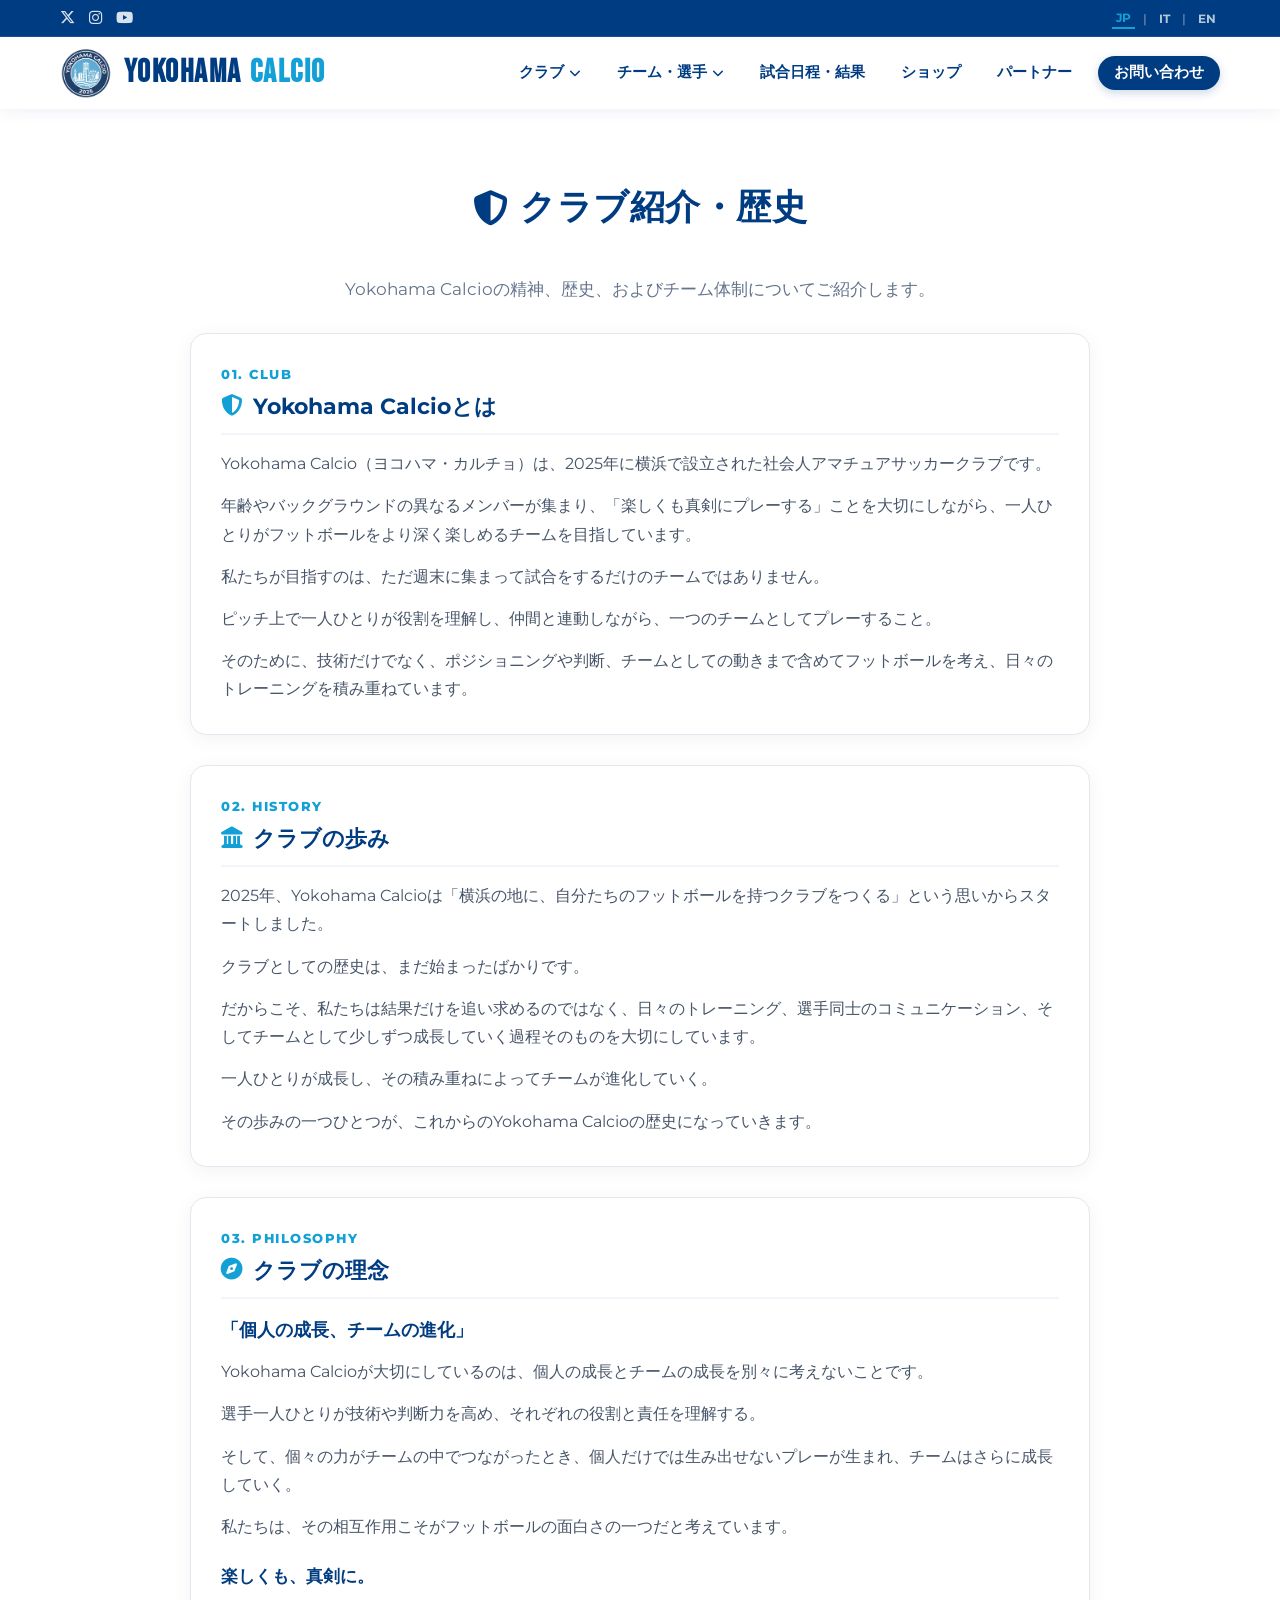
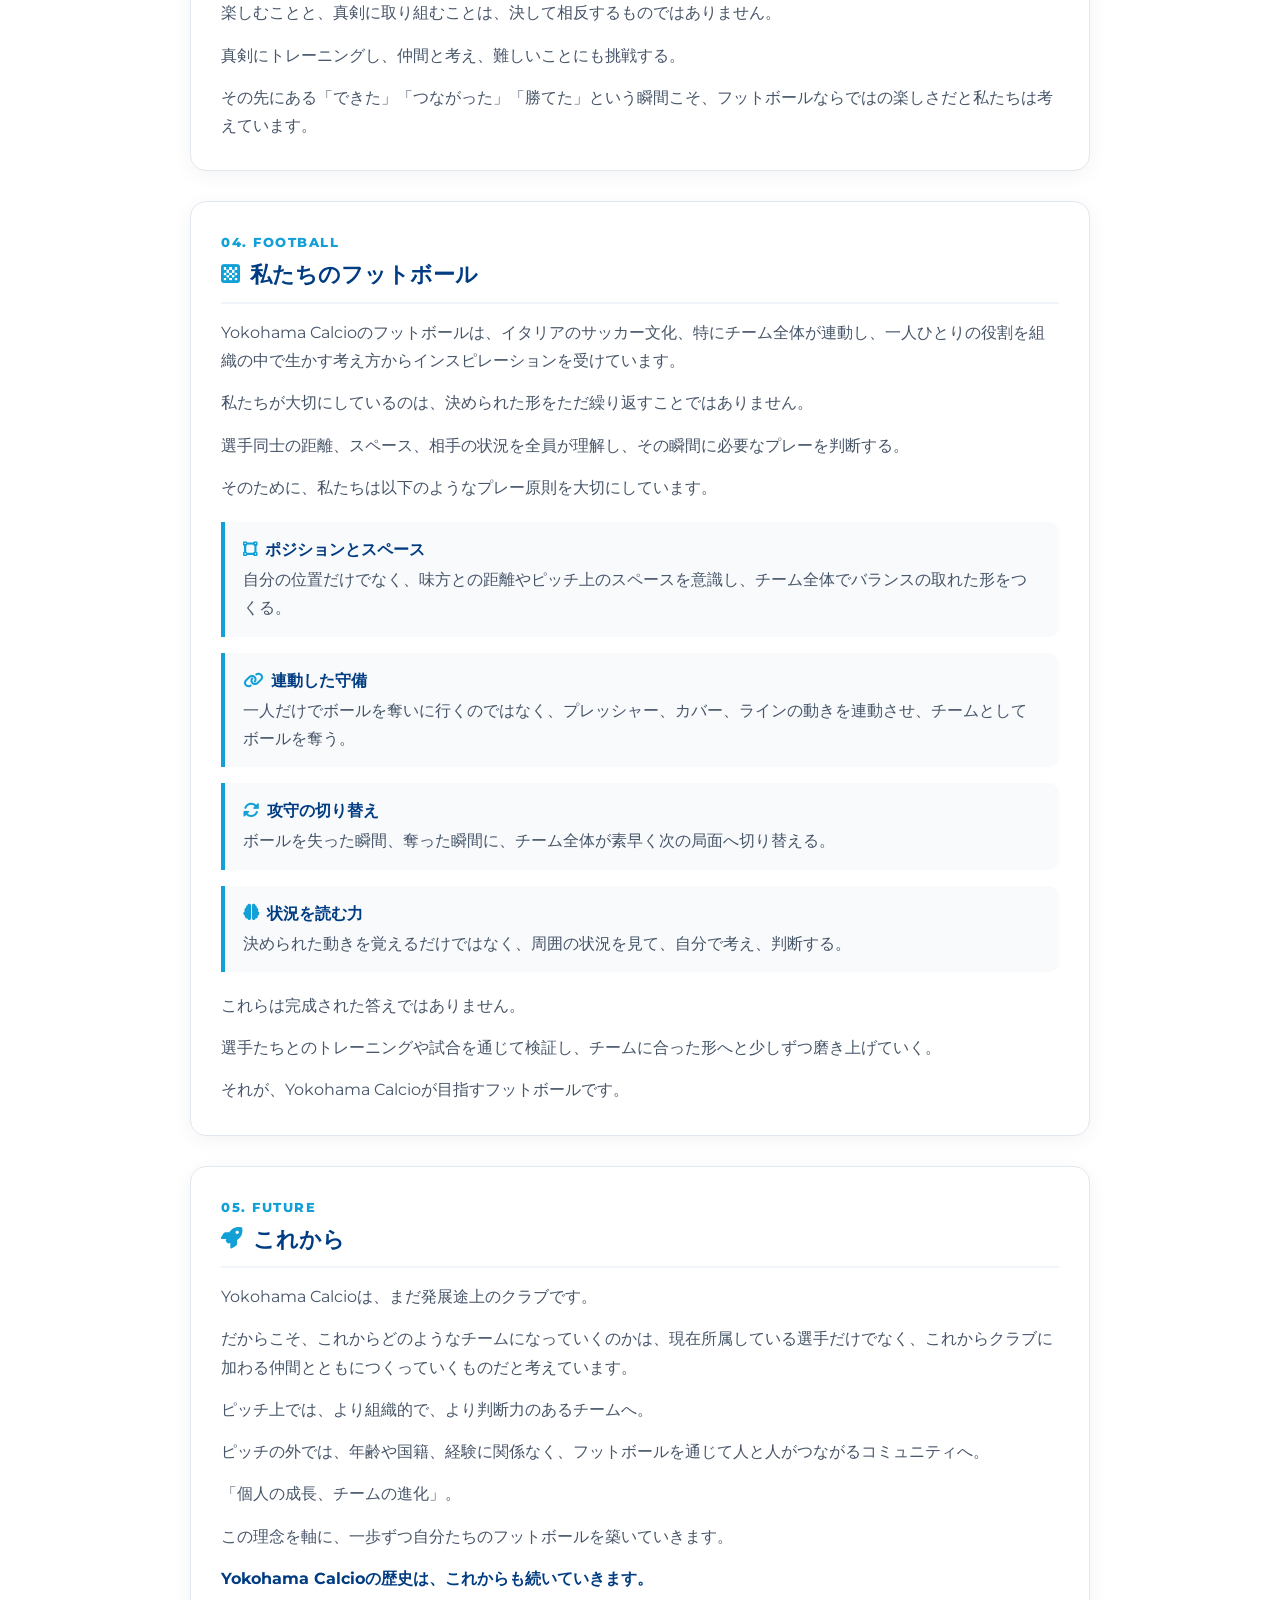
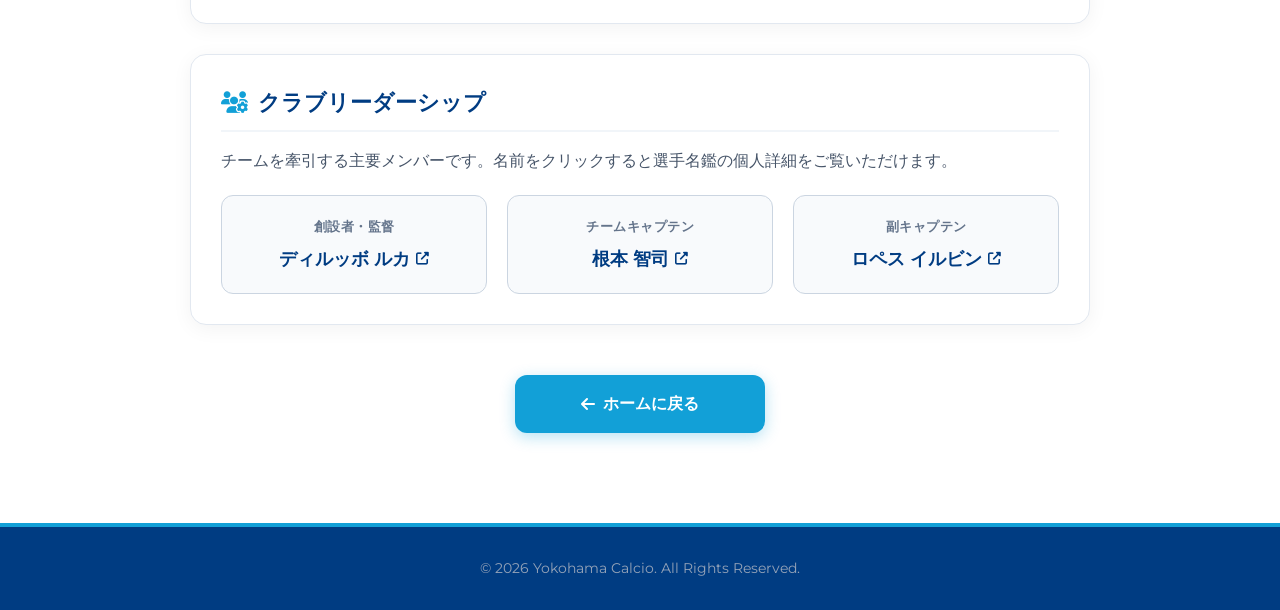
==== commit 45b08608: "Update about.html" ====
--- a/about.html
+++ b/about.html
@@ -148,7 +148,9 @@
             gap: 8px; text-decoration: none;
         }
 
-        /* --- MENU DESKTOP STILI UNIFORMATI CON INDEX --- */
+        /* =====================================================
+           PERFETTO ALLINEAMENTO MENU DESKTOP & FLUIDITÀ RESPONSIVE
+           ===================================================== */
         .desktop-nav-wrapper {
             display: flex;
             align-items: center;
@@ -246,6 +248,60 @@
             transform: rotate(180deg);
         }
 
+        /* SCHERMI MEDI DESKTOP (1025px - 1200px) */
+        @media (min-width: 1025px) and (max-width: 1200px) {
+            .main-nav {
+                gap: 8px !important;
+            }
+            .main-nav > a,
+            .main-nav .dropdown-toggle {
+                padding: 6px 6px !important;
+                font-size: 0.85rem !important;
+            }
+            .main-nav .nav-cta-btn {
+                padding: 6px 12px !important;
+                font-size: 0.85rem !important;
+            }
+        }
+
+        /* MENU MOBILE PER SCHERMI VERTICALI (PORTRAIT) <= 900px */
+        @media (max-width: 900px) and (orientation: portrait) {
+            .desktop-nav-wrapper {
+                display: none !important;
+            }
+            .mobile-menu-toggle {
+                display: flex !important;
+            }
+        }
+
+        /* MENU ESTESO COMPATTO PER SMARTPHONE IN ORIZZONTALE (LANDSCAPE) */
+        @media (orientation: landscape) and (max-height: 500px) {
+            .desktop-nav-wrapper {
+                display: flex !important;
+            }
+            .mobile-menu-toggle {
+                display: none !important;
+            }
+            .main-nav {
+                gap: 4px !important;
+            }
+            .main-nav > a,
+            .main-nav .dropdown-toggle {
+                padding: 4px 5px !important;
+                font-size: 0.78rem !important;
+            }
+            .main-nav .nav-cta-btn {
+                padding: 5px 10px !important;
+                font-size: 0.75rem !important;
+            }
+            .logo-title img {
+                height: 30px !important;
+            }
+            .brand-name {
+                font-size: 0.95rem !important;
+            }
+        }
+
         /* --- STILI SPECIFICI PAGINA ABOUT --- */
         .about-content-wrapper {
             display: flex;
@@ -509,7 +565,7 @@
 <section class="section about-page-section">
     <div class="container">
         <h2 class="section-title"><i class="fas fa-shield-alt"></i> <span data-i18n="about_page.title">クラブ紹介・歴史</span></h2>
-        <p class="matches-intro" data-i18n="about_page.intro" style="text-align: center; color: #64748b; margin-bottom: 30px;">Yokohama Calcioの精神、歴史、そしてチーム体制についてご紹介します。</p>
+        <p class="matches-intro" data-i18n="about_page.intro" style="text-align: center; color: #64748b; margin-bottom: 30px;">Yokohama Calcioの精神、歴史、およびチーム体制についてご紹介します。</p>
 
         <div class="about-content-wrapper">
             
@@ -530,7 +586,7 @@
                 <h3><i class="fas fa-landmark"></i> <span data-i18n="about.sec2_title">クラブの歩み</span></h3>
                 <p data-i18n="about.sec2_p1">2025年、Yokohama Calcioは「横浜の地に、自分たちのフットボールを持つクラブをつくる」という思いからスタートしました。</p>
                 <p data-i18n="about.sec2_p2">クラブとしての歴史は、まだ始まったばかりです。</p>
-                <p data-i18n="about.sec2_p3">だからこそ、私たちは結果だけを追い求めるのではなく、日々のトレーニング、選手同士のコミュニケーション、商してチームとして少しずつ成長していく過程そのものを大切にしています。</p>
+                <p data-i18n="about.sec2_p3">だからこそ、私たちは結果だけを追い求めるのではなく、日々のトレーニング、選手同士のコミュニケーション、そしてチームとして少しずつ成長していく過程そのものを大切にしています。</p>
                 <p data-i18n="about.sec2_p4">一人ひとりが成長し、その積み重ねによってチームが進化していく。</p>
                 <p data-i18n="about.sec2_p5">その歩みの一つひとつが、これからのYokohama Calcioの歴史になっていきます。</p>
             </div>
@@ -591,7 +647,7 @@
                 <p data-i18n="about.sec5_p1">Yokohama Calcioは、まだ発展途上のクラブです。</p>
                 <p data-i18n="about.sec5_p2">だからこそ、これからどのようなチームになっていくのかは、現在所属している選手だけでなく、これからクラブに加わる仲間とともにつくっていくものだと考えています。</p>
                 <p data-i18n="about.sec5_p3">ピッチ上では、より組織的で、より判断力のあるチームへ。</p>
-                <p data-i18n="about.sec5_p4">そしてピッチの外では、年齢や国籍、経験に関係なく、フットボールを通じて人と人がつながるコミュニティへ。</p>
+                <p data-i18n="about.sec5_p4">ピッチの外では、年齢や国籍、経験に関係なく、フットボールを通じて人と人がつながるコミュニティへ。</p>
                 <p data-i18n="about.sec5_p5">「個人の成長、チームの進化」。</p>
                 <p data-i18n="about.sec5_p6">この理念を軸に、一歩ずつ自分たちのフットボールを築いていきます。</p>
                 <p data-i18n="about.sec5_p7" style="font-weight: 700; color: var(--dark-navy, #003c82);">Yokohama Calcioの歴史は、これからも続いていきます。</p>
@@ -710,7 +766,7 @@
             "about.sec5_p1": "Yokohama Calcioは、まだ発展途上のクラブです。",
             "about.sec5_p2": "だからこそ、これからどのようなチームになっていくのかは、現在所属している選手だけでなく、これからクラブに加わる仲間とともにつくっていくものだと考えています。",
             "about.sec5_p3": "ピッチ上では、より組織的で、より判断力のあるチームへ。",
-            "about.sec5_p4": "書籍ピッチの外では、年齢や国籍、経験に関係なく、フットボールを通じて人と人がつながるコミュニティへ。",
+            "about.sec5_p4": "ピッチの外では、年齢や国籍、経験に関係なく、フットボールを通じて人と人がつながるコミュニティへ。",
             "about.sec5_p5": "「個人の成長、チームの進化」。",
             "about.sec5_p6": "この理念を軸に、一歩ずつ自分たちのフットボールを築いていきます。",
             "about.sec5_p7": "Yokohama Calcioの歴史は、これからも続いていきます。",
@@ -994,15 +1050,76 @@
         });
     }
 
-    document.querySelectorAll('.lang-btn').forEach(btn => {
-        btn.addEventListener('click', () => setLanguage(btn.getAttribute('data-lang')));
-    });
+    function initMobileMenu() {
+        const mobileMenuBtn = document.querySelector('.mobile-menu-toggle');
+        const mobileNav = document.querySelector('.mobile-nav');
+        const mobileDropdownToggle = document.querySelector('.mobile-dropdown-toggle');
+        const mobileSubmenu = document.querySelector('.mobile-submenu');
+        const mobileCloseBtn = document.querySelector('.mobile-nav-close');
+
+        function closeMobileMenu() {
+            if (mobileNav) {
+                mobileNav.classList.add('hidden');
+                if (mobileMenuBtn) {
+                    const icon = mobileMenuBtn.querySelector('i');
+                    if (icon) {
+                        icon.classList.add('fa-bars');
+                        icon.classList.remove('fa-times');
+                    }
+                }
+            }
+        }
+
+        if (mobileMenuBtn && mobileNav) {
+            mobileMenuBtn.addEventListener('click', (e) => {
+                e.stopPropagation();
+                const isHidden = mobileNav.classList.contains('hidden');
+                if (isHidden) {
+                    mobileNav.classList.remove('hidden');
+                    const icon = mobileMenuBtn.querySelector('i');
+                    if (icon) {
+                        icon.classList.remove('fa-bars');
+                        icon.classList.add('fa-times');
+                    }
+                } else {
+                    closeMobileMenu();
+                }
+            });
+
+            if (mobileDropdownToggle && mobileSubmenu) {
+                mobileDropdownToggle.addEventListener('click', (e) => {
+                    e.stopPropagation();
+                    mobileSubmenu.classList.toggle('hidden');
+                    const arrow = mobileDropdownToggle.querySelector('.mobile-arrow');
+                    if (arrow) {
+                        arrow.classList.toggle('fa-chevron-down');
+                        arrow.classList.toggle('fa-chevron-up');
+                    }
+                });
+            }
+
+            document.querySelectorAll('.mobile-link, .mobile-cta-btn').forEach(link => {
+                link.addEventListener('click', closeMobileMenu);
+            });
+
+            if (mobileCloseBtn) {
+                mobileCloseBtn.addEventListener('click', closeMobileMenu);
+            }
+
+            mobileNav.addEventListener('click', (e) => {
+                if (!e.target.closest('.mobile-nav-content') && !mobileMenuBtn.contains(e.target)) {
+                    closeMobileMenu();
+                }
+            });
+        }
+    }
 
     window.addEventListener('DOMContentLoaded', async () => {
         const yearSpan = document.getElementById('currentYear');
         if (yearSpan) yearSpan.textContent = new Date().getFullYear();
 
         initDesktopDropdowns();
+        initMobileMenu();
 
         try {
             const resp = await fetch('players.json');
@@ -1012,71 +1129,13 @@
         } catch(e) {
             console.error("Errore durante il caricamento di players.json:", e);
         }
+
         setLanguage(currentLang);
+
+        document.querySelectorAll('.lang-btn').forEach(btn => {
+            btn.addEventListener('click', () => setLanguage(btn.getAttribute('data-lang')));
+        });
     });
-
-    /* GESTIONE MENU MOBILE MODALE */
-    const mobileMenuBtn = document.querySelector('.mobile-menu-toggle');
-    const mobileNav = document.querySelector('.mobile-nav');
-    const mobileDropdownToggle = document.querySelector('.mobile-dropdown-toggle');
-    const mobileSubmenu = document.querySelector('.mobile-submenu');
-    const mobileCloseBtn = document.querySelector('.mobile-nav-close');
-
-    function closeMobileMenu() {
-        if (mobileNav) {
-            mobileNav.classList.add('hidden');
-            if (mobileMenuBtn) {
-                const icon = mobileMenuBtn.querySelector('i');
-                if (icon) {
-                    icon.classList.add('fa-bars');
-                    icon.classList.remove('fa-times');
-                }
-            }
-        }
-    }
-
-    if (mobileMenuBtn && mobileNav) {
-        mobileMenuBtn.addEventListener('click', (e) => {
-            e.stopPropagation();
-            const isHidden = mobileNav.classList.contains('hidden');
-            if (isHidden) {
-                mobileNav.classList.remove('hidden');
-                const icon = mobileMenuBtn.querySelector('i');
-                if (icon) {
-                    icon.classList.remove('fa-bars');
-                    icon.classList.add('fa-times');
-                }
-            } else {
-                closeMobileMenu();
-            }
-        });
-
-        if (mobileDropdownToggle && mobileSubmenu) {
-            mobileDropdownToggle.addEventListener('click', (e) => {
-                e.stopPropagation();
-                mobileSubmenu.classList.toggle('hidden');
-                const arrow = mobileDropdownToggle.querySelector('.mobile-arrow');
-                if (arrow) {
-                    arrow.classList.toggle('fa-chevron-down');
-                    arrow.classList.toggle('fa-chevron-up');
-                }
-            });
-        }
-
-        document.querySelectorAll('.mobile-link, .mobile-cta-btn').forEach(link => {
-            link.addEventListener('click', closeMobileMenu);
-        });
-
-        if (mobileCloseBtn) {
-            mobileCloseBtn.addEventListener('click', closeMobileMenu);
-        }
-
-        mobileNav.addEventListener('click', (e) => {
-            if (!e.target.closest('.mobile-nav-content') && !mobileMenuBtn.contains(e.target)) {
-                closeMobileMenu();
-            }
-        });
-    }
 
     const scrollToTopBtn = document.getElementById('scrollToTopBtn');
     if (scrollToTopBtn) {
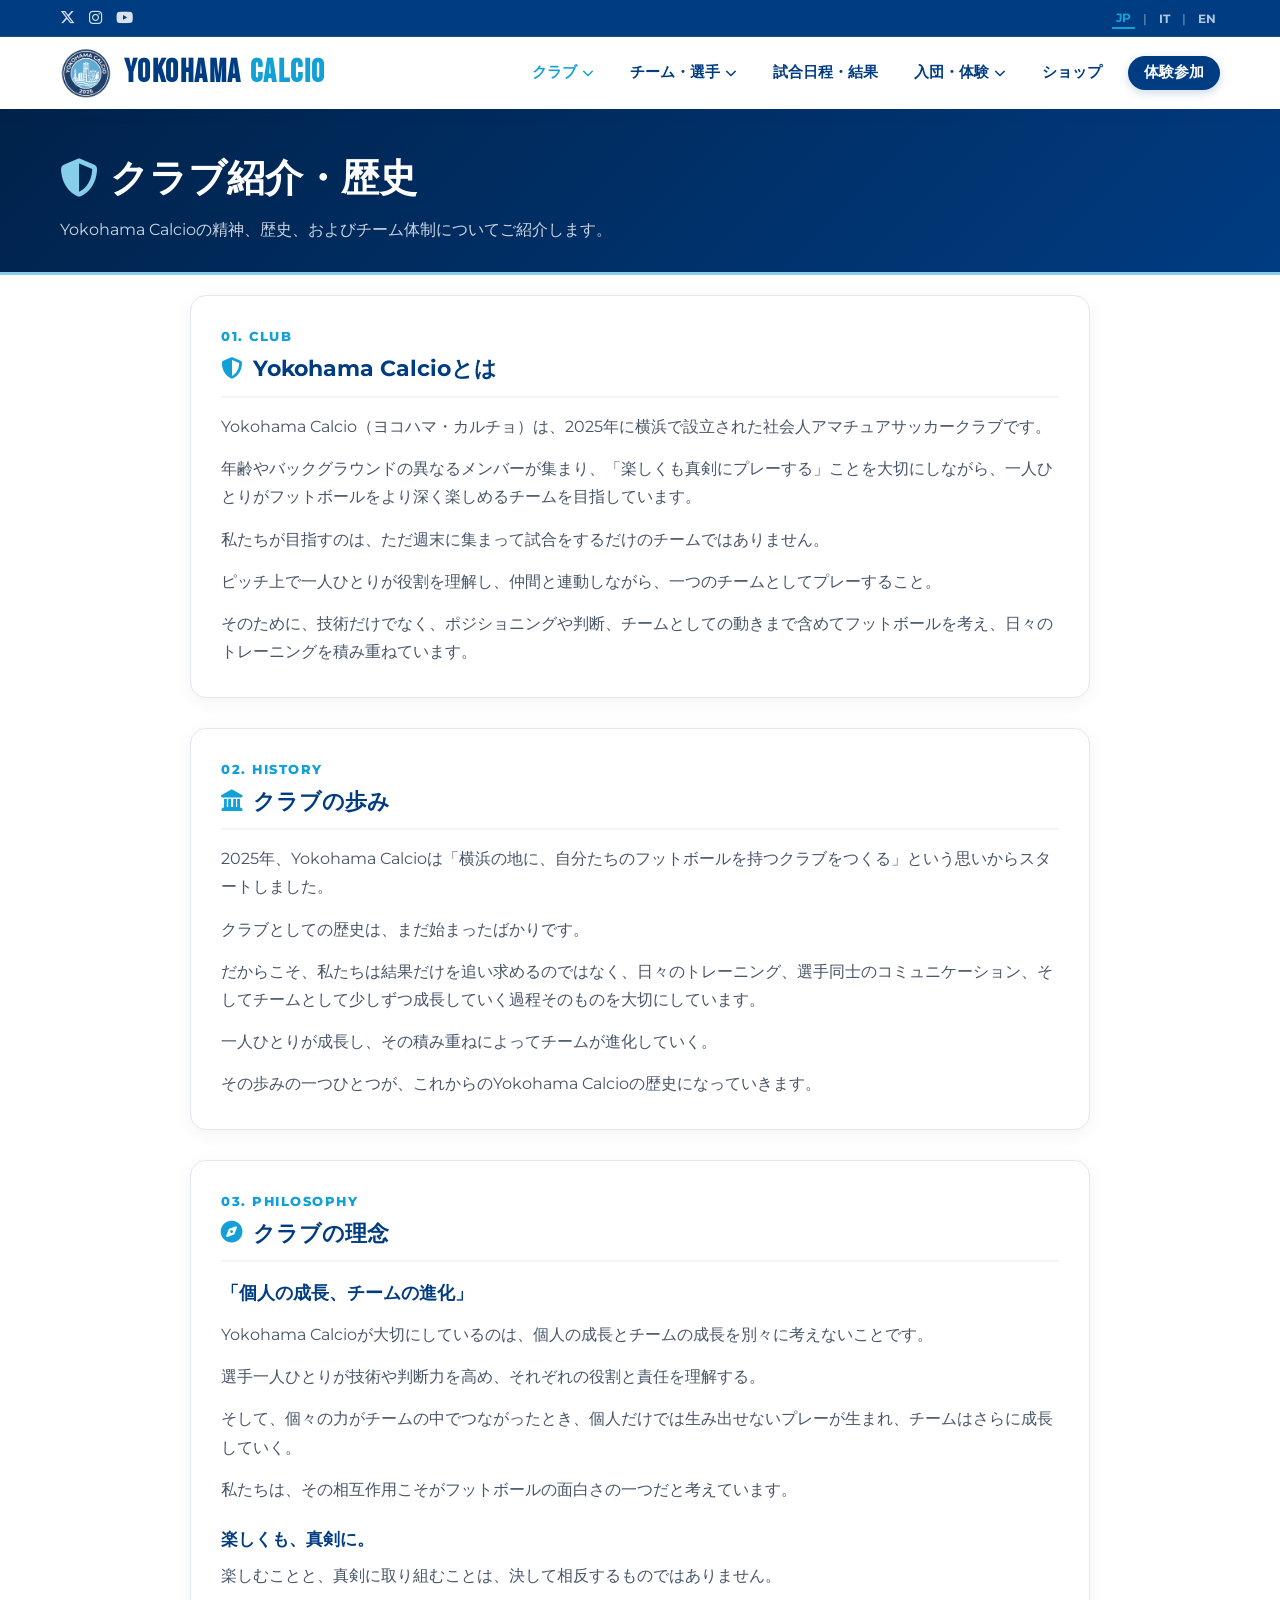
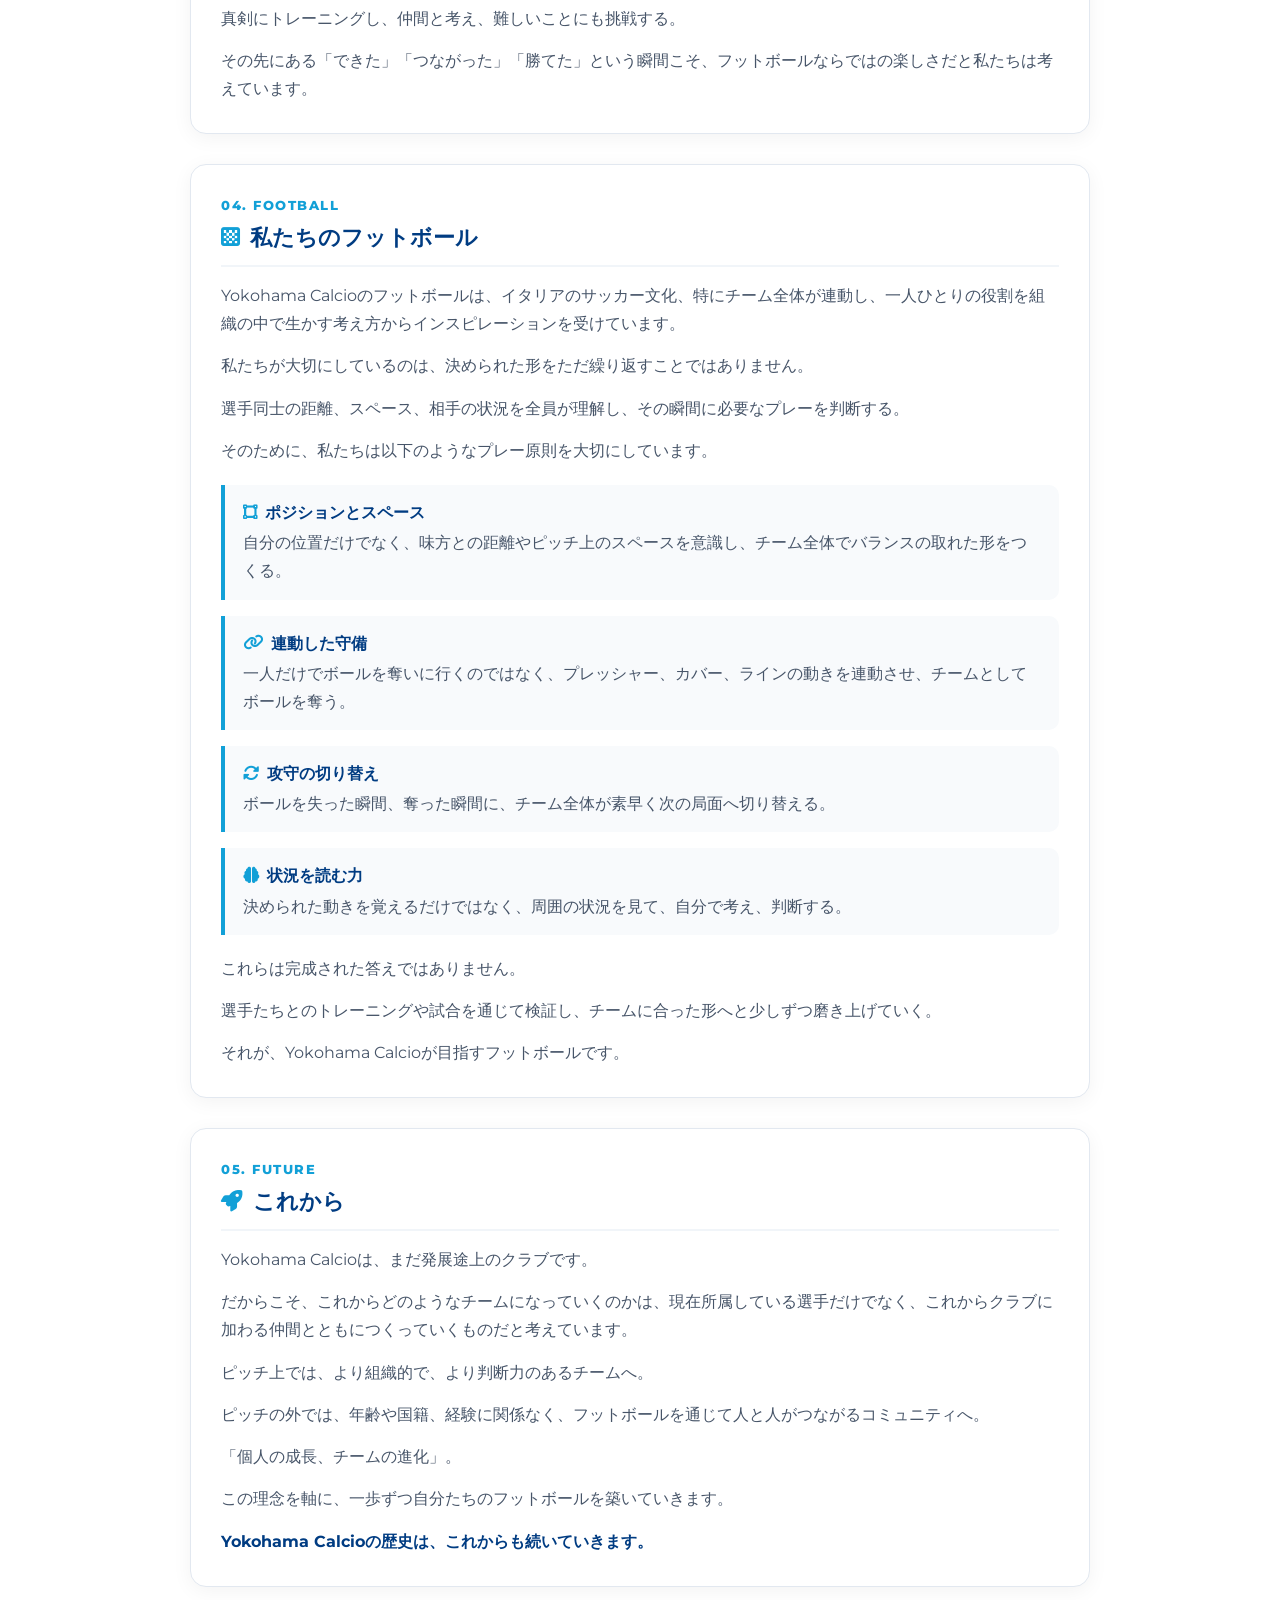
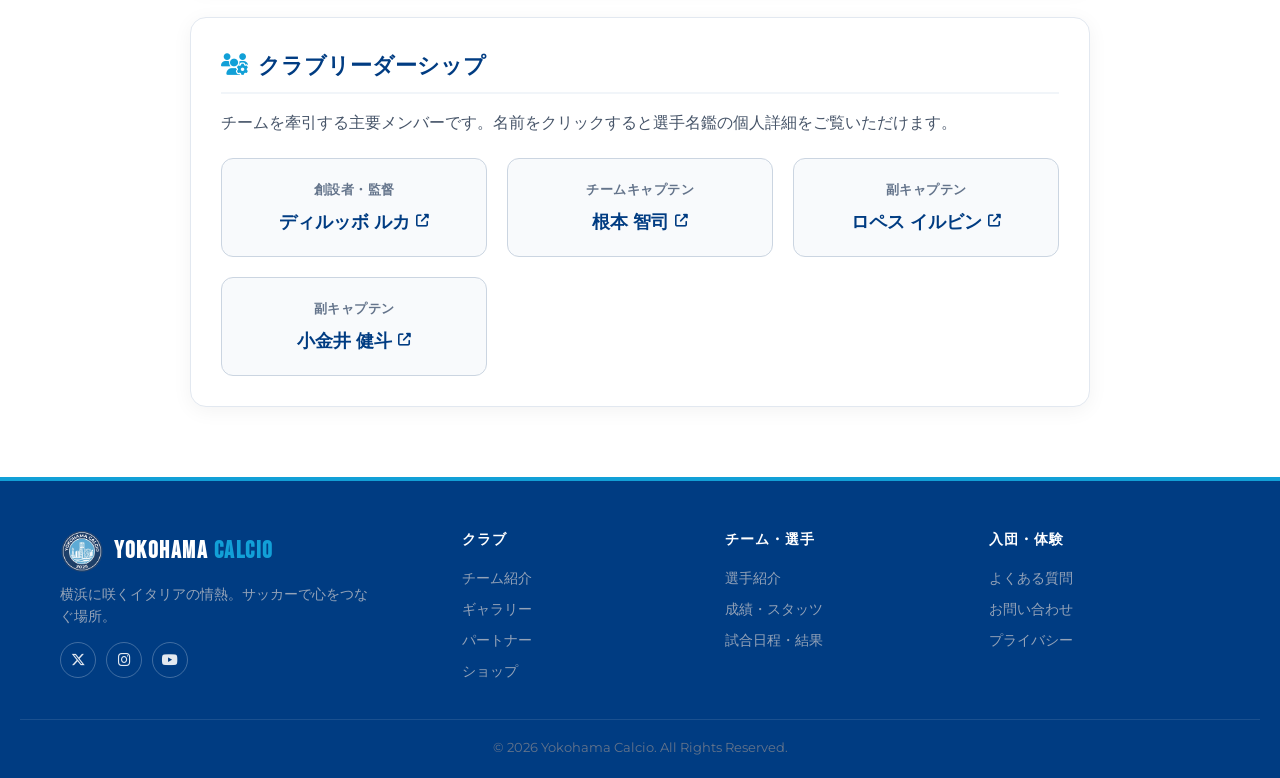
==== commit 8fbb9406: "Update about.html" ====
--- a/about.html
+++ b/about.html
@@ -1,572 +1,226 @@
 <!DOCTYPE html>
 <html lang="ja">
 <head>
-    <meta charset="UTF-8">
-    <meta name="viewport" content="width=device-width, initial-scale=1.0">
-    
-    <title>クラブ紹介・歴史 | About Club | Yokohama Calcio</title>
-    
-    <meta name="description" content="Yokohama Calcio（ヨコハマ・カルチョ）のクラブ紹介、歴史、理念、フットボール原則、およびリーダーシップについて。横浜市を拠点とする社会人サッカークラブ。">
-    <meta name="keywords" content="Yokohama Calcio, クラブ紹介, チームの歴史, 横浜 サッカーチーム, チーム理念, 戦術, About Yokohama Calcio, Amateur Football Club Yokohama">
-    <meta name="author" content="Yokohama Calcio">
-    <meta name="robots" content="index, follow">
-
-    <link rel="alternate" hreflang="ja" href="https://yokohamacalcio.com/about.html" />
-    <link rel="alternate" hreflang="it" href="https://yokohamacalcio.com/about.html?lang=it" />
-    <link rel="alternate" hreflang="en" href="https://yokohamacalcio.com/about.html?lang=en" />
-    <link rel="alternate" hreflang="x-default" href="https://yokohamacalcio.com/about.html" />
-
-    <meta property="og:type" content="website">
-    <meta property="og:url" content="https://yokohamacalcio.com/about.html">
-    <meta property="og:title" content="クラブ紹介・歴史 | Yokohama Calcio">
-    <meta property="og:description" content="Yokohama Calcioのチーム理念、歴史、および主要メンバーをご紹介します。">
-    <meta property="og:image" content="https://yokohamacalcio.com/immagini/logo.png?v=2">
-
-    <meta name="twitter:card" content="summary_large_image">
-    <meta name="twitter:site" content="@yokohamacalcio">
-    <meta name="twitter:title" content="クラブ紹介・歴史 | Yokohama Calcio">
-    <meta name="twitter:description" content="Yokohama Calcioのチーム理念、歴史、および主要メンバーをご紹介します。">
-    <meta name="twitter:image" content="https://yokohamacalcio.com/immagini/logo.png?v=2">
-    
-    <link rel="icon" href="./immagini/logo.png?v=2" type="image/png">
-    <link rel="apple-touch-icon" href="./immagini/logo.png?v=2">
-    <link rel="sitemap" type="application/xml" title="Sitemap" href="https://yokohamacalcio.com/sitemap.xml" />
-
-    <link rel="stylesheet" href="https://cdnjs.cloudflare.com/ajax/libs/font-awesome/6.5.0/css/all.min.css">
-    <link href="https://fonts.googleapis.com/css2?family=Bebas+Neue&family=Montserrat:wght@400;600;700;800&display=swap" rel="stylesheet">
-    <link rel="stylesheet" href="style.css">
-
-    <!-- DATI STRUTTURATI CLUB -->
-    <script type="application/ld+json">
-    {
-      "@context": "https://schema.org",
-      "@type": "SportsOrganization",
-      "name": "Yokohama Calcio",
-      "sport": "Soccer",
-      "url": "https://yokohamacalcio.com/about.html",
-      "logo": "https://yokohamacalcio.com/immagini/logo.png?v=2",
-      "description": "Yokohama Calcio official club history, philosophy, football principles and leadership.",
-      "address": {
-        "@type": "PostalAddress",
-        "addressLocality": "Yokohama",
-        "addressRegion": "Kanagawa",
-        "addressCountry": "JP"
-      }
+<meta charset="UTF-8">
+<meta name="viewport" content="width=device-width, initial-scale=1.0">
+
+<title>クラブ紹介・歴史 | About Club | Yokohama Calcio</title>
+
+<meta name="description" content="Yokohama Calcio（ヨコハマ・カルチョ）のクラブ紹介、歴史、理念、フットボール原則、およびリーダーシップについて。横浜市を拠点とする社会人サッカークラブ。">
+<meta name="keywords" content="Yokohama Calcio, クラブ紹介, チームの歴史, 横浜 サッカーチーム, チーム理念, 戦術, About Yokohama Calcio, Amateur Football Club Yokohama">
+<meta name="author" content="Yokohama Calcio">
+<meta name="robots" content="index, follow">
+
+<link rel="canonical" href="https://yokohamacalcio.com/about.html">
+<link rel="alternate" hreflang="ja" href="https://yokohamacalcio.com/about.html">
+<link rel="alternate" hreflang="it" href="https://yokohamacalcio.com/about.html?lang=it">
+<link rel="alternate" hreflang="en" href="https://yokohamacalcio.com/about.html?lang=en">
+<link rel="alternate" hreflang="x-default" href="https://yokohamacalcio.com/about.html">
+
+<meta property="og:type" content="website">
+<meta property="og:url" content="https://yokohamacalcio.com/about.html">
+<meta property="og:title" content="クラブ紹介・歴史 | Yokohama Calcio">
+<meta property="og:description" content="Yokohama Calcioのチーム理念、歴史、および主要メンバーをご紹介します。">
+<meta property="og:image" content="https://yokohamacalcio.com/immagini/logo.png?v=2">
+
+<meta name="twitter:card" content="summary_large_image">
+<meta name="twitter:site" content="@yokohamacalcio">
+<meta name="twitter:title" content="クラブ紹介・歴史 | Yokohama Calcio">
+<meta name="twitter:description" content="Yokohama Calcioのチーム理念、歴史、および主要メンバーをご紹介します。">
+<meta name="twitter:image" content="https://yokohamacalcio.com/immagini/logo.png?v=2">
+
+<link rel="icon" href="./immagini/logo.png?v=2" type="image/png">
+<link rel="apple-touch-icon" href="./immagini/logo.png?v=2">
+<link rel="sitemap" type="application/xml" title="Sitemap" href="https://yokohamacalcio.com/sitemap.xml">
+
+<link rel="stylesheet" href="https://cdnjs.cloudflare.com/ajax/libs/font-awesome/6.5.0/css/all.min.css">
+<link href="https://fonts.googleapis.com/css2?family=Bebas+Neue&family=Montserrat:wght@400;600;700;800&display=swap" rel="stylesheet">
+<link rel="stylesheet" href="style.css">
+<link rel="stylesheet" href="site-extras.css">
+<script src="js/common.js"></script>
+
+<!-- DATI STRUTTURATI CLUB -->
+<script type="application/ld+json">
+{
+  "@context": "https://schema.org",
+  "@type": "SportsOrganization",
+  "name": "Yokohama Calcio",
+  "sport": "Soccer",
+  "url": "https://yokohamacalcio.com/about.html",
+  "logo": "https://yokohamacalcio.com/immagini/logo.png?v=2",
+  "description": "Yokohama Calcio official club history, philosophy, football principles and leadership.",
+  "address": {
+    "@type": "PostalAddress",
+    "addressLocality": "Yokohama",
+    "addressRegion": "Kanagawa",
+    "addressCountry": "JP"
+  }
+}
+</script>
+
+<style>
+/* --- STILI SPECIFICI PAGINA ABOUT --- */
+.about-content-wrapper {
+    display: flex;
+    flex-direction: column;
+    gap: 30px;
+    max-width: 900px;
+    margin: 0 auto;
+}
+
+.about-block {
+    background: #ffffff;
+    border-radius: 16px;
+    padding: 30px;
+    box-shadow: 0 4px 20px rgba(0,0,0,0.05);
+    border: 1px solid #e2e8f0;
+}
+
+.about-block-subtitle {
+    font-size: 0.82rem;
+    font-weight: 800;
+    color: var(--primary-sky, #12A0D7);
+    letter-spacing: 1.5px;
+    text-transform: uppercase;
+    margin-bottom: 4px;
+    display: block;
+}
+
+.about-block h3 {
+    font-family: 'Montserrat', sans-serif;
+    font-size: 1.35rem;
+    color: var(--dark-navy, #003c82);
+    margin-bottom: 15px;
+    display: flex;
+    align-items: center;
+    gap: 10px;
+    border-bottom: 2px solid #f1f5f9;
+    padding-bottom: 10px;
+}
+
+.about-block h3 i {
+    color: var(--primary-sky, #87ceeb);
+}
+
+.about-block p {
+    color: #475569;
+    line-height: 1.8;
+    margin-bottom: 14px;
+    font-size: 0.98rem;
+}
+
+.about-block p:last-child {
+    margin-bottom: 0;
+}
+
+/* LISTA PRINCIPI DI GIOCO (FOOTBALL) */
+.principles-list {
+    display: flex;
+    flex-direction: column;
+    gap: 16px;
+    margin: 20px 0;
+}
+
+.principle-item {
+    background: #f8fafc;
+    border-left: 4px solid var(--primary-sky, #87ceeb);
+    padding: 14px 18px;
+    border-radius: 0 10px 10px 0;
+}
+
+.principle-title {
+    font-weight: 800;
+    color: var(--dark-navy, #003c82);
+    font-size: 1.02rem;
+    margin-bottom: 4px;
+    display: flex;
+    align-items: center;
+    gap: 8px;
+}
+
+.principle-desc {
+    font-size: 0.92rem;
+    color: #475569;
+    line-height: 1.6;
+    margin: 0 !important;
+}
+
+.leadership-grid {
+    display: grid;
+    grid-template-columns: repeat(auto-fit, minmax(200px, 1fr));
+    gap: 20px;
+    margin-top: 20px;
+}
+
+.leader-card {
+    background: #f8fafc;
+    border-radius: 12px;
+    padding: 20px;
+    text-align: center;
+    border: 1px solid #cbd5e1;
+    transition: transform 0.2s ease, box-shadow 0.2s ease;
+}
+
+.leader-card:hover {
+    transform: translateY(-3px);
+    box-shadow: 0 6px 15px rgba(0,60,130,0.1);
+    border-color: var(--primary-sky, #87ceeb);
+}
+
+.leader-role {
+    font-size: 0.82rem;
+    font-weight: 700;
+    color: #64748b;
+    text-transform: uppercase;
+    margin-bottom: 8px;
+    letter-spacing: 0.5px;
+}
+
+.leader-name {
+    font-size: 1.1rem;
+    font-weight: 800;
+}
+
+.leader-name a {
+    color: var(--dark-navy, #003c82);
+    text-decoration: none;
+    display: inline-flex;
+    align-items: center;
+    gap: 6px;
+}
+
+.leader-name a:hover {
+    color: #12A0D7;
+    text-decoration: underline;
+}
+
+.leader-name a i {
+    font-size: 0.8rem;
+}
+
+@media (max-width: 600px) {
+    .about-block h3 {
+        font-size: 1.15rem !important;
     }
-    </script>
-    
-    <style>
-        /* --- OVERLAY MENU MOBILE SCURO COMPATTO --- */
-        .mobile-nav {
-            position: fixed;
-            top: 0; left: 0;
-            width: 100vw; height: 100vh;
-            background: rgba(0, 10, 25, 0.75);
-            backdrop-filter: blur(6px);
-            -webkit-backdrop-filter: blur(6px);
-            z-index: 9999;
-            display: flex; justify-content: center; align-items: flex-start;
-            padding: 15px; box-sizing: border-box;
-        }
-        .mobile-nav.hidden { display: none !important; }
-        .mobile-nav-content {
-            background: linear-gradient(145deg, #00224a 0%, #001229 100%);
-            color: #ffffff;
-            width: 100%; max-width: 380px; max-height: 85vh;
-            overflow-y: auto; border-radius: 16px;
-            padding: 20px;
-            border: 1px solid rgba(135, 206, 235, 0.25);
-            box-shadow: 0 15px 35px rgba(0, 0, 0, 0.5);
-            display: flex; flex-direction: column; margin-top: 10px;
-        }
-        .mobile-nav-header {
-            display: flex; justify-content: space-between; align-items: center;
-            padding-bottom: 12px; margin-bottom: 12px;
-            border-bottom: 1px solid rgba(255, 255, 255, 0.15);
-        }
-        .mobile-nav-header .brand-name { color: #ffffff; font-size: 1.15rem; font-weight: 800; letter-spacing: 1px; }
-        .mobile-nav-header .brand-sub { color: #87ceeb; }
-        .mobile-nav-close {
-            background: rgba(255, 255, 255, 0.1);
-            border: 1px solid rgba(255, 255, 255, 0.2);
-            font-size: 1.1rem; color: #ffffff; cursor: pointer;
-            width: 34px; height: 34px; border-radius: 50%;
-            display: flex; align-items: center; justify-content: center;
-            transition: all 0.2s ease;
-        }
-        .mobile-nav-close:active { background: #87ceeb; color: #00224a; }
-        .mobile-link {
-            color: #ffffff !important;
-            font-size: 0.95rem; font-weight: 600;
-            padding: 10px 12px; border-radius: 8px;
-            display: flex; align-items: center; gap: 12px;
-            text-decoration: none;
-            transition: background 0.2s ease;
-        }
-        .mobile-link:hover, .mobile-link:active { background: rgba(255, 255, 255, 0.08); }
-
-        .mobile-nav .menu-icon {
-            width: 24px !important;
-            min-width: 24px !important;
-            text-align: center !important;
-            color: #87ceeb !important;
-            font-size: 1.05rem !important;
-            display: inline-block !important;
-            flex-shrink: 0 !important;
-        }
-
-        .mobile-dropdown-toggle {
-            width: 100%; background: transparent; border: none;
-            color: #ffffff !important; font-size: 0.95rem; font-weight: 600;
-            padding: 10px 12px;
-            display: flex; justify-content: space-between; align-items: center;
-            border-radius: 8px; cursor: pointer; box-sizing: border-box;
-        }
-        .mobile-dropdown-toggle-left {
-            display: flex;
-            align-items: center;
-            gap: 12px;
-        }
-        .mobile-submenu {
-            background: rgba(0, 0, 0, 0.25); border-radius: 8px;
-            padding: 4px 0 4px 10px; margin: 4px 0 8px 8px;
-            border-left: 2px solid #87ceeb;
-        }
-        .mobile-submenu .mobile-link.sub {
-            font-size: 0.88rem; padding: 8px 10px;
-            color: #e2e8f0 !important;
-        }
-        .mobile-cta-wrapper {
-            margin-top: 12px; padding-top: 12px;
-            border-top: 1px solid rgba(255, 255, 255, 0.15);
-        }
-        .mobile-cta-btn {
-            background: #87ceeb; color: #00224a !important;
-            font-weight: 800; text-align: center;
-            padding: 10px; border-radius: 8px;
-            display: flex; align-items: center; justify-content: center;
-            gap: 8px; text-decoration: none;
-        }
-
-        /* =====================================================
-           PERFETTO ALLINEAMENTO MENU DESKTOP & FLUIDITÀ RESPONSIVE
-           ===================================================== */
-        .desktop-nav-wrapper {
-            display: flex;
-            align-items: center;
-        }
-        .main-nav {
-            display: flex !important;
-            align-items: center !important;
-            gap: 16px;
-            white-space: nowrap;
-        }
-        .main-nav .nav-item {
-            position: relative !important;
-            display: inline-flex;
-            align-items: center;
-        }
-        
-        .main-nav > a,
-        .main-nav .dropdown-toggle {
-            display: inline-flex !important;
-            align-items: center !important;
-            gap: 5px !important;
-            padding: 8px 10px !important;
-            font-family: inherit !important;
-            font-size: 0.92rem !important;
-            font-weight: 700 !important;
-            color: var(--dark-navy, #003c82) !important;
-            text-decoration: none !important;
-            border: none !important;
-            background: transparent !important;
-            cursor: pointer !important;
-            user-select: none !important;
-            line-height: 1.2 !important;
-            transition: color 0.2s ease, opacity 0.2s ease !important;
-            box-sizing: border-box !important;
-            margin: 0 !important;
-        }
-
-        .main-nav > a:hover,
-        .main-nav .dropdown-toggle:hover {
-            color: var(--primary-sky, #87ceeb) !important;
-        }
-
-        .main-nav .nav-cta-btn {
-            background: var(--dark-navy, #003c82) !important;
-            color: #ffffff !important;
-            padding: 8px 16px !important;
-            border-radius: 20px !important;
-            font-weight: 800 !important;
-        }
-        .main-nav .nav-cta-btn:hover {
-            background: var(--primary-sky, #87ceeb) !important;
-            color: var(--dark-navy, #003c82) !important;
-        }
-
-        .main-nav .dropdown-menu {
-            display: none;
-            position: absolute !important;
-            top: 100% !important;
-            left: 0 !important;
-            z-index: 1000 !important;
-            min-width: 190px;
-            background: #ffffff;
-            box-shadow: 0 8px 20px rgba(0, 0, 0, 0.15);
-            border-radius: 8px;
-            padding: 8px 0;
-            margin-top: 2px;
-            white-space: nowrap;
-        }
-
-        .main-nav .dropdown-menu a {
-            display: block !important;
-            padding: 10px 16px !important;
-            color: var(--dark-navy, #003c82) !important;
-            text-decoration: none !important;
-            font-size: 0.88rem !important;
-            font-weight: 600 !important;
-            transition: background 0.2s ease, color 0.2s ease !important;
-            text-align: left !important;
-        }
-
-        .main-nav .dropdown-menu a:hover {
-            background-color: #f1f5f9 !important;
-            color: var(--primary-sky, #87ceeb) !important;
-        }
-
-        .nav-item.dropdown:hover > .dropdown-menu,
-        .nav-item.dropdown.open > .dropdown-menu {
-            display: block !important;
-            opacity: 1 !important;
-            visibility: visible !important;
-            transform: translateY(0) !important;
-        }
-        .nav-item.dropdown:hover > .dropdown-toggle .nav-arrow,
-        .nav-item.dropdown.open > .dropdown-toggle .nav-arrow {
-            transform: rotate(180deg);
-        }
-
-        /* SCHERMI MEDI DESKTOP (1025px - 1200px) */
-        @media (min-width: 1025px) and (max-width: 1200px) {
-            .main-nav {
-                gap: 8px !important;
-            }
-            .main-nav > a,
-            .main-nav .dropdown-toggle {
-                padding: 6px 6px !important;
-                font-size: 0.85rem !important;
-            }
-            .main-nav .nav-cta-btn {
-                padding: 6px 12px !important;
-                font-size: 0.85rem !important;
-            }
-        }
-
-        /* MENU MOBILE PER SCHERMI VERTICALI (PORTRAIT) <= 900px */
-        @media (max-width: 900px) and (orientation: portrait) {
-            .desktop-nav-wrapper {
-                display: none !important;
-            }
-            .mobile-menu-toggle {
-                display: flex !important;
-            }
-        }
-
-        /* MENU ESTESO COMPATTO PER SMARTPHONE IN ORIZZONTALE (LANDSCAPE) */
-        @media (orientation: landscape) and (max-height: 500px) {
-            .desktop-nav-wrapper {
-                display: flex !important;
-            }
-            .mobile-menu-toggle {
-                display: none !important;
-            }
-            .main-nav {
-                gap: 4px !important;
-            }
-            .main-nav > a,
-            .main-nav .dropdown-toggle {
-                padding: 4px 5px !important;
-                font-size: 0.78rem !important;
-            }
-            .main-nav .nav-cta-btn {
-                padding: 5px 10px !important;
-                font-size: 0.75rem !important;
-            }
-            .logo-title img {
-                height: 30px !important;
-            }
-            .brand-name {
-                font-size: 0.95rem !important;
-            }
-        }
-
-        /* --- STILI SPECIFICI PAGINA ABOUT --- */
-        .about-content-wrapper {
-            display: flex;
-            flex-direction: column;
-            gap: 30px;
-            max-width: 900px;
-            margin: 0 auto;
-        }
-        .about-block {
-            background: #ffffff;
-            border-radius: 16px;
-            padding: 30px;
-            box-shadow: 0 4px 20px rgba(0,0,0,0.05);
-            border: 1px solid #e2e8f0;
-        }
-        .about-block-subtitle {
-            font-size: 0.82rem;
-            font-weight: 800;
-            color: var(--primary-sky, #12A0D7);
-            letter-spacing: 1.5px;
-            text-transform: uppercase;
-            margin-bottom: 4px;
-            display: block;
-        }
-        .about-block h3 {
-            font-family: 'Montserrat', sans-serif;
-            font-size: 1.35rem;
-            color: var(--dark-navy, #003c82);
-            margin-bottom: 15px;
-            display: flex;
-            align-items: center;
-            gap: 10px;
-            border-bottom: 2px solid #f1f5f9;
-            padding-bottom: 10px;
-        }
-        .about-block h3 i {
-            color: var(--primary-sky, #87ceeb);
-        }
-        .about-block p {
-            color: #475569;
-            line-height: 1.8;
-            margin-bottom: 14px;
-            font-size: 0.98rem;
-        }
-        .about-block p:last-child {
-            margin-bottom: 0;
-        }
-
-        /* LISTA PRINCIPI DI GIOCO (FOOTBALL) */
-        .principles-list {
-            display: flex;
-            flex-direction: column;
-            gap: 16px;
-            margin: 20px 0;
-        }
-        .principle-item {
-            background: #f8fafc;
-            border-left: 4px solid var(--primary-sky, #87ceeb);
-            padding: 14px 18px;
-            border-radius: 0 10px 10px 0;
-        }
-        .principle-title {
-            font-weight: 800;
-            color: var(--dark-navy, #003c82);
-            font-size: 1.02rem;
-            margin-bottom: 4px;
-            display: flex;
-            align-items: center;
-            gap: 8px;
-        }
-        .principle-desc {
-            font-size: 0.92rem;
-            color: #475569;
-            line-height: 1.6;
-            margin: 0 !important;
-        }
-
-        .leadership-grid {
-            display: grid;
-            grid-template-columns: repeat(auto-fit, minmax(200px, 1fr));
-            gap: 20px;
-            margin-top: 20px;
-        }
-        .leader-card {
-            background: #f8fafc;
-            border-radius: 12px;
-            padding: 20px;
-            text-align: center;
-            border: 1px solid #cbd5e1;
-            transition: transform 0.2s ease, box-shadow 0.2s ease;
-        }
-        .leader-card:hover {
-            transform: translateY(-3px);
-            box-shadow: 0 6px 15px rgba(0,60,130,0.1);
-            border-color: var(--primary-sky, #87ceeb);
-        }
-        .leader-role {
-            font-size: 0.82rem;
-            font-weight: 700;
-            color: #64748b;
-            text-transform: uppercase;
-            margin-bottom: 8px;
-            letter-spacing: 0.5px;
-        }
-        .leader-name {
-            font-size: 1.1rem;
-            font-weight: 800;
-        }
-        .leader-name a {
-            color: var(--dark-navy, #003c82);
-            text-decoration: none;
-            display: inline-flex;
-            align-items: center;
-            gap: 6px;
-        }
-        .leader-name a:hover {
-            color: #12A0D7;
-            text-decoration: underline;
-        }
-        .leader-name a i {
-            font-size: 0.8rem;
-        }
-
-        @media (max-width: 600px) {
-            .section-title {
-                font-size: 1.45rem !important;
-                line-height: 1.3 !important;
-                justify-content: center !important;
-                text-align: center !important;
-            }
-            .about-block h3 {
-                font-size: 1.15rem !important;
-            }
-            .about-block p {
-                font-size: 0.9rem !important;
-            }
-        }
-    </style>
+    .about-block p {
+        font-size: 0.9rem !important;
+    }
+}
+</style>
 </head>
 <body>
 
-<header class="header">
-  <div class="top-bar">
-    <div class="container top-bar-container">
-      <div class="top-bar-social">
-        <a href="https://x.com/yokohamacalcio" target="_blank" aria-label="X"><i class="fab fa-x-twitter"></i></a>
-        <a href="https://instagram.com/yokohamacalcio" target="_blank" aria-label="Instagram"><i class="fab fa-instagram"></i></a>
-        <a href="https://youtube.com/@yokohamacalcio?si=NBPkZ0qFxFVrOIof" target="_blank" aria-label="YouTube"><i class="fab fa-youtube"></i></a>
-      </div>
-      <div class="lang-switcher">
-        <button class="lang-btn active" data-lang="ja">JP</button>
-        <span class="lang-divider">|</span>
-        <button class="lang-btn" data-lang="it">IT</button>
-        <span class="lang-divider">|</span>
-        <button class="lang-btn" data-lang="en">EN</button>
-      </div>
-    </div>
+<script>YC.mountHeader('about')</script>
+
+<section class="page-hero">
+  <div class="container">
+    <h1><i class="fas fa-shield-alt"></i> <span data-i18n="about_page.title">クラブ紹介・歴史</span></h1>
+    <p data-i18n="about_page.intro">Yokohama Calcioの精神、歴史、およびチーム体制についてご紹介します。</p>
   </div>
-
-  <div class="main-header-bar">
-    <div class="container header-container">
-      <div class="logo-title">
-        <a href="index.html">
-          <img src="./immagini/logo.png?v=2" alt="Yokohama Calcio" class="logo">
-        </a>
-        <a href="index.html" class="brand-name">
-          <span>YOKOHAMA</span>
-          <span class="brand-sub">CALCIO</span>
-        </a>
-      </div>
-
-      <div class="desktop-nav-wrapper">
-        <nav class="main-nav">
-          <div class="nav-item dropdown">
-            <span class="dropdown-toggle" role="button" tabindex="0" aria-haspopup="true" aria-expanded="false" style="color: var(--primary-sky);">
-              <span data-i18n="nav.about_group">クラブ</span> 
-              <i class="fas fa-chevron-down nav-arrow"></i>
-            </span>
-            <div class="dropdown-menu">
-              <a href="about.html" style="color: var(--primary-sky); font-weight: 700;" data-i18n="nav.about">チーム紹介</a>
-              <a href="index.html#gallery" data-i18n="nav.gallery">ギャラリー</a>
-              <a href="faq.html" data-i18n="nav.faq">よくある質問</a>
-            </div>
-          </div>
-
-          <div class="nav-item dropdown">
-            <span class="dropdown-toggle" role="button" tabindex="0" aria-haspopup="true" aria-expanded="false">
-              <span data-i18n="nav.team_group">チーム・選手</span> 
-              <i class="fas fa-chevron-down nav-arrow"></i>
-            </span>
-            <div class="dropdown-menu">
-              <a href="players.html" data-i18n="nav.players">選手紹介</a>
-              <a href="stats.html" data-i18n="nav.stats">成績・スタッツ</a>
-            </div>
-          </div>
-
-          <a href="matches.html" data-i18n="nav.matches">試合日程・結果</a>
-          <a href="index.html#shop" data-i18n="nav.shop">ショップ</a>
-          <a href="index.html#sponsors" data-i18n="nav.sponsors">パートナー</a>
-          <a href="contact.html" class="nav-cta-btn" data-i18n="nav.contact">お問い合わせ</a>
-        </nav>
-      </div>
-
-      <button class="mobile-menu-toggle" aria-label="Menu">
-        <i class="fas fa-bars"></i>
-      </button>
-    </div>
-  </div>
-
-  <nav class="mobile-nav hidden">
-    <div class="mobile-nav-content">
-      <div class="mobile-nav-header">
-        <div class="logo-title" style="margin: 0;">
-          <span class="brand-name">YOKOHAMA <span class="brand-sub">CALCIO</span></span>
-        </div>
-        <button class="mobile-nav-close" aria-label="Chiudi"><i class="fas fa-times"></i></button>
-      </div>
-
-      <a href="index.html" class="mobile-link">
-        <i class="fas fa-home menu-icon"></i> <span data-i18n="nav.home">ホーム</span>
-      </a>
-
-      <div class="mobile-dropdown-group">
-        <button class="mobile-dropdown-toggle">
-          <div class="mobile-dropdown-toggle-left">
-            <i class="fas fa-shield-alt menu-icon"></i>
-            <span data-i18n="nav.team_group">チーム・選手</span>
-          </div>
-          <i class="fas fa-chevron-down mobile-arrow" style="color: #87ceeb;"></i>
-        </button>
-        <div class="mobile-submenu hidden">
-          <a href="about.html" class="mobile-link sub" style="color: #87ceeb !important; font-weight: 800;" data-i18n="nav.about">チーム紹介</a>
-          <a href="players.html" class="mobile-link sub" data-i18n="nav.players">選手紹介</a>
-          <a href="stats.html" class="mobile-link sub" data-i18n="nav.stats">成績・スタッツ</a>
-          <a href="index.html#gallery" class="mobile-link sub" data-i18n="nav.gallery">ギャラリー</a>
-        </div>
-      </div>
-
-      <a href="matches.html" class="mobile-link">
-        <i class="fas fa-calendar-alt menu-icon"></i> <span data-i18n="nav.matches">試合日程・結果</span>
-      </a>
-      <a href="index.html#shop" class="mobile-link">
-        <i class="fas fa-shopping-bag menu-icon"></i> <span data-i18n="nav.shop">ショップ</span>
-      </a>
-      <a href="index.html#sponsors" class="mobile-link">
-        <i class="fas fa-handshake menu-icon"></i> <span data-i18n="nav.sponsors">パートナー</span>
-      </a>
-      <a href="faq.html" class="mobile-link">
-        <i class="fas fa-question-circle menu-icon"></i> <span data-i18n="nav.faq">よくある質問</span>
-      </a>
-
-      <div class="mobile-cta-wrapper">
-        <a href="contact.html" class="mobile-cta-btn">
-          <i class="fas fa-paper-plane"></i> <span data-i18n="nav.contact">お問い合わせ</span>
-        </a>
-      </div>
-    </div>
-  </nav>
-</header>
-
-<section class="section about-page-section">
+</section>
+
+<main class="section about-page-section" style="padding-top: 20px;">
     <div class="container">
-        <h2 class="section-title"><i class="fas fa-shield-alt"></i> <span data-i18n="about_page.title">クラブ紹介・歴史</span></h2>
-        <p class="matches-intro" data-i18n="about_page.intro" style="text-align: center; color: #64748b; margin-bottom: 30px;">Yokohama Calcioの精神、歴史、およびチーム体制についてご紹介します。</p>
-
         <div class="about-content-wrapper">
             
             <!-- 01. CLUB -->
@@ -598,7 +252,7 @@
                 <p style="font-weight: 800; color: var(--dark-navy, #003c82); font-size: 1.1rem; margin-bottom: 12px;" data-i18n="about.sec3_motto">「個人の成長、チームの進化」</p>
                 <p data-i18n="about.sec3_p1">Yokohama Calcioが大切にしているのは、個人の成長とチームの成長を別々に考えないことです。</p>
                 <p data-i18n="about.sec3_p2">選手一人ひとりが技術や判断力を高め、それぞれの役割と責任を理解する。</p>
-                <p data-i18n="about.sec3_p3">アンド、個々の力がチームの中でつながったとき、個人だけでは生み出せないプレーが生まれ、チームはさらに成長していく。</p>
+                <p data-i18n="about.sec3_p3">そして、個々の力がチームの中でつながったとき、個人だけでは生み出せないプレーが生まれ、チームはさらに成長していく。</p>
                 <p data-i18n="about.sec3_p4">私たちは、その相互作用こそがフットボールの面白さの一つだと考えています。</p>
                 
                 <p style="font-weight: 800; color: var(--dark-navy, #003c82); font-size: 1.05rem; margin-top: 20px; margin-bottom: 8px;" data-i18n="about.sec3_submotto">楽しくも、真剣に。</p>
@@ -683,475 +337,298 @@
                             </a>
                         </div>
                     </div>
+                    <div class="leader-card">
+                        <div class="leader-role" data-i18n="role.vice_captain">副キャプテン</div>
+                        <div class="leader-name">
+                            <a href="players.html#koganei" data-player-id="koganei">
+                                <span class="player-display-name">小金井</span> <i class="fas fa-external-link-alt"></i>
+                            </a>
+                        </div>
+                    </div>
                 </div>
             </div>
 
         </div>
-
-        <div class="back-home-wrapper" style="text-align: center; margin-top: 50px;">
-            <a href="index.html" class="google-form-btn back-btn" style="display: inline-flex; justify-content: center; align-items: center; max-width: 250px; margin: 0 auto; gap: 8px;">
-                <i class="fas fa-arrow-left"></i> <span data-i18n="btn.back_home">ホームに戻る</span>
-            </a>
-        </div>
     </div>
-</section>
-
-<button id="scrollToTopBtn" aria-label="Torna in cima"><i class="fas fa-chevron-up"></i></button>
-
-<footer class="footer">
-    <p>&copy; <span id="currentYear"></span> Yokohama Calcio. All Rights Reserved.</p>
-</footer>
+</main>
+
+<script>YC.mountFooter()</script>
 
 <script>
-    const pageTitles = {
-        ja: "クラブ紹介・歴史 | About Club | Yokohama Calcio",
-        it: "Chi Siamo & Storia | Yokohama Calcio",
-        en: "About Club & History | Yokohama Calcio"
-    };
-
-    let currentLang = localStorage.getItem('preferred_lang') || 'ja';
-    let playersData = [];
-
-    const translations = {
-        ja: {
-            "nav.home": "ホーム", "nav.about_group": "クラブ", "nav.team_group": "チーム・選手",
-            "nav.team": "チーム", "nav.about": "チーム紹介", "nav.players": "選手紹介", "nav.stats": "成績・スタッツ",
-            "nav.matches": "試合日程・結果", "nav.gallery": "ギャラリー", "nav.sponsors": "パートナー",
-            "nav.faq": "よくある質問", "nav.shop": "ショップ", "nav.contact": "お問い合わせ",
-            "about_page.title": "クラブ紹介・歴史", "about_page.intro": "Yokohama Calcioの精神、歴史、およびチーム体制についてご紹介します。",
-            
-            "about.sec1_title": "Yokohama Calcioとは",
-            "about.sec1_p1": "Yokohama Calcio（ヨコハマ・カルチョ）は、2025年に横浜で設立された社会人アマチュアサッカークラブです。",
-            "about.sec1_p2": "年齢やバックグラウンドの異なるメンバーが集まり、「楽しくも真剣にプレーする」ことを大切にしながら、一人ひとりがフットボールをより深く楽しめるチームを目指しています。",
-            "about.sec1_p3": "私たちが目指すのは、ただ週末に集まって試合をするだけのチームではありません。",
-            "about.sec1_p4": "ピッチ上で一人ひとりが役割を理解し、仲間と連動しながら、一つのチームとしてプレーすること。",
-            "about.sec1_p5": "そのために、技術だけでなく、ポジショニングや判断、チームとしての動きまで含めてフットボールを考え、日々のトレーニングを積み重ねています。",
-
-            "about.sec2_title": "クラブの歩み",
-            "about.sec2_p1": "2025年、Yokohama Calcioは「横浜の地に、自分たちのフットボールを持つクラブをつくる」という思いからスタートしました。",
-            "about.sec2_p2": "クラブとしての歴史は、まだ始まったばかりです。",
-            "about.sec2_p3": "だからこそ、私たちは結果だけを追い求めるのではなく、日々のトレーニング、選手同士のコミュニケーション、そしてチームとして少しずつ成長していく過程そのものを大切にしています。",
-            "about.sec2_p4": "一人ひとりが成長し、その積み重ねによってチームが進化していく。",
-            "about.sec2_p5": "その歩みの一つひとつが、これからのYokohama Calcioの歴史になっていきます。",
-
-            "about.sec3_title": "クラブの理念",
-            "about.sec3_motto": "「個人の成長、チームの進化」",
-            "about.sec3_p1": "Yokohama Calcioが大切にしているのは、個人の成長とチームの成長を別々に考えないことです。",
-            "about.sec3_p2": "選手一人ひとりが技術や判断力を高め、それぞれの役割と責任を理解する。",
-            "about.sec3_p3": "そして、個々の力がチームの中でつながったとき、個人だけでは生み出せないプレーが生まれ、チームはさらに成長していく。",
-            "about.sec3_p4": "私たちは、その相互作用こそがフットボールの面白さの一つだと考えています。",
-            "about.sec3_submotto": "楽しくも、真剣に。",
-            "about.sec3_p5": "楽しむことと、真剣に取り組むことは、決して相反するものではありません。",
-            "about.sec3_p6": "真剣にトレーニングし、仲間と考え、難しいことにも挑戦する。",
-            "about.sec3_p7": "その先にある「できた」「つながった」「勝てた」という瞬間こそ、フットボールならではの楽しさだと私たちは考えています。",
-
-            "about.sec4_title": "私たちのフットボール",
-            "about.sec4_p1": "Yokohama Calcioのフットボールは、イタリアのサッカー文化、特にチーム全体が連動し、一人ひとりの役割を組織の中で生かす考え方からインスピレーションを受けています。",
-            "about.sec4_p2": "私たちが大切にしているのは、決められた形をただ繰り返すことではありません。",
-            "about.sec4_p3": "選手同士の距離、スペース、相手の状況を全員が理解し、その瞬間に必要なプレーを判断する。",
-            "about.sec4_p4": "そのために、私たちは以下のようなプレー原則を大切にしています。",
-            "about.p1_title": "ポジションとスペース",
-            "about.p1_desc": "自分の位置だけでなく、味方との距離やピッチ上のスペースを意識し、チーム全体でバランスの取れた形をつくる。",
-            "about.p2_title": "連動した守備",
-            "about.p2_desc": "一人だけでボールを奪いに行くのではなく、プレッシャー、カバー、ラインの動きを連動させ、チームとしてボールを奪う。",
-            "about.p3_title": "攻守の切り替え",
-            "about.p3_desc": "ボールを失った瞬間、奪った瞬間に、チーム全体が素早く次の局面へ切り替える。",
-            "about.p4_title": "状況を読む力",
-            "about.p4_desc": "決められた動きを覚えるだけではなく、周囲の状況を見て、自分で考え、判断する。",
-            "about.sec4_p5": "これらは完成された答えではありません。",
-            "about.sec4_p6": "選手たちとのトレーニングや試合を通じて検証し、チームに合った形へと少しずつ磨き上げていく。",
-            "about.sec4_p7": "それが、Yokohama Calcioが目指すフットボールです。",
-
-            "about.sec5_title": "これから",
-            "about.sec5_p1": "Yokohama Calcioは、まだ発展途上のクラブです。",
-            "about.sec5_p2": "だからこそ、これからどのようなチームになっていくのかは、現在所属している選手だけでなく、これからクラブに加わる仲間とともにつくっていくものだと考えています。",
-            "about.sec5_p3": "ピッチ上では、より組織的で、より判断力のあるチームへ。",
-            "about.sec5_p4": "ピッチの外では、年齢や国籍、経験に関係なく、フットボールを通じて人と人がつながるコミュニティへ。",
-            "about.sec5_p5": "「個人の成長、チームの進化」。",
-            "about.sec5_p6": "この理念を軸に、一歩ずつ自分たちのフットボールを築いていきます。",
-            "about.sec5_p7": "Yokohama Calcioの歴史は、これからも続いていきます。",
-
-            "about.leadership_title": "クラブリーダーシップ",
-            "about.leadership_desc": "チームを牽引する主要メンバーです。名前をクリックすると選手名鑑の個人詳細をご覧いただけます。",
-            "role.manager": "創設者・監督", "role.captain": "チームキャプテン", "role.vice_captain": "副キャプテン",
-            "btn.back_home": "ホームに戻る"
-        },
-        it: {
-            "nav.home": "Home", "nav.about_group": "CLUB", "nav.team_group": "SQUADRA",
-            "nav.team": "SQUADRA", "nav.about": "Chi Siamo", "nav.players": "Giocatori", "nav.stats": "Statistiche",
-            "nav.matches": "Partite & Risultati", "nav.gallery": "Galleria", "nav.sponsors": "Partner",
-            "nav.faq": "FAQ", "nav.contact": "Contatti",
-            "about_page.title": "Chi Siamo & Storia", "about_page.intro": "Scopri la filosofia, la storia e la struttura di Yokohama Calcio.",
-            
-            "about.sec1_title": "Cos'è lo Yokohama Calcio",
-            "about.sec1_p1": "Lo Yokohama Calcio è un club di calcio amatoriale fondato nel 2025 a Yokohama.",
-            "about.sec1_p2": "Riunisce giocatori di diverse età ed esperienze con l'obiettivo di divertirsi giocando un calcio serio e organizzato.",
-            "about.sec1_p3": "Non vogliamo essere semplicemente una squadra che si ritrova il fine settimana per fare una partita.",
-            "about.sec1_p4": "Ci impegniamo affinché ogni giocatore comprenda il proprio ruolo in campo e si muova in sinergia con i compagni come un unico blocco.",
-            "about.sec1_p5": "Per questo lavoriamo costantemente in allenamento non solo sulla tecnica, ma anche sul posizionamento, sulla lettura del gioco e sui movimenti di squadra.",
-
-            "about.sec2_title": "La Nostra Storia",
-            "about.sec2_p1": "Nel 2025 lo Yokohama Calcio è nato con un'idea chiara: creare a Yokohama una squadra con una propria precisa identità calcistica.",
-            "about.sec2_p2": "La storia del club è solo all'inizio.",
-            "about.sec2_p3": "Proprio per questo non rincorriamo solo il risultato, ma diamo valore ad ogni singolo allenamento, al dialogo nello spogliatoio e al percorso di crescita collettiva.",
-            "about.sec2_p4": "La crescita del singolo alimenta l'evoluzione della squadra.",
-            "about.sec2_p5": "Ogni passo di questo percorso costituisce la storia presente e futura dello Yokohama Calcio.",
-
-            "about.sec3_title": "La Filosofia del Club",
-            "about.sec3_motto": "“Crescita individuale, evoluzione della squadra”",
-            "about.sec3_p1": "Sviluppo individuale e crescita collettiva per noi sono indissolubili.",
-            "about.sec3_p2": "Ogni giocatore affina tecnica e capacità decisionale, comprendendo i propri compiti e le proprie responsabilità.",
-            "about.sec3_p3": "Quando le qualità dei singoli si connettono in campo, nascono giocate che il singolo da solo non potrebbe mai creare.",
-            "about.sec3_p4": "Crediamo che questa sinergia sia l'essenza più affascinante del calcio.",
-            "about.sec3_submotto": "Serietà e Divertimento.",
-            "about.sec3_p5": "Divertirsi e impegnarsi con serietà non sono concetti in contraddizione.",
-            "about.sec3_p6": "Allenarsi duramente, confrontarsi e affrontare le difficoltà insieme fa parte del gioco.",
-            "about.sec3_p7": "È proprio in quel momento in cui un movimento riesce, una giocata si chiude o si vince una partita che si prova la gioia autentica del calcio.",
-
-            "about.sec4_title": "Il Nostro Calcio",
-            "about.sec4_p1": "Il nostro calcio trae profonda ispirazione dalla cultura tattica italiana, fondata sull'organizzazione collettiva e sulla valorizzazione del singolo all'interno del sistema.",
-            "about.sec4_p2": "Non ci interessa ripetere a memoria schemi rigidi.",
-            "about.sec4_p3": "Vogliamo che tutti i giocatori leggano gli spazi, le distanze e la situazione dell'avversario per prendere la decisione migliore in ogni istante.",
-            "about.sec4_p4": "Per fare questo ci basiamo su quattro principi fondamentali:",
-            "about.p1_title": "Posizione e Spazio",
-            "about.p1_desc": "Mantenere l'equilibrio di squadra occupando correttamente il campo e valutando la distanza dai compagni.",
-            "about.p2_title": "Difesa Organizzata",
-            "about.p2_desc": "Recuperare palla di squadra attraverso pressione, coperture e movimenti di linea coordinati.",
-            "about.p3_title": "Transizioni Rapide",
-            "about.p3_desc": "Reagire immediatamente al momento della perdita o del recupero del pallone.",
-            "about.p4_title": "Lettura del Gioco",
-            "about.p4_desc": "Osservare ciò che accade intorno, pensare e decidere in autonomia anziché eseguire movimenti meccanici.",
-            "about.sec4_p5": "Questi principi non sono risposte dogmatiche.",
-            "about.sec4_p6": "Li testiamo e li affiniamo continuamente attraverso gli allenamenti e le partite per modellarli sulle caratteristiche dei nostri giocatori.",
-            "about.sec4_p7": "Questo è il calcio a cui aspira lo Yokohama Calcio.",
-
-            "about.sec5_title": "Il Futuro",
-            "about.sec5_p1": "Lo Yokohama Calcio è un club in piena evoluzione.",
-            "about.sec5_p2": "Il tipo di squadra che diventeremo dipenderà dal contributo di chi ne fa parte oggi e di chi si unirà a noi domani.",
-            "about.sec5_p3": "In campo puntiamo ad essere una squadra sempre più organizzata e intelligente.",
-            "about.sec5_p4": "Fuori dal campo vogliamo costruire una comunità aperta, capace di unire le persone attraverso il calcio indipendentemente da età, nazionalità o esperienza.",
-            "about.sec5_p5": "“Crescita individuale, evoluzione della squadra”.",
-            "about.sec5_p6": "Continueremo a costruire il nostro calcio passo dopo passo attorno a questo principio.",
-            "about.sec5_p7": "La storia dello Yokohama Calcio continua.",
-
-            "about.leadership_title": "Leadership del Club",
-            "about.leadership_desc": "I principali punti di riferimento della squadra. Clicca sui nomi per visualizzare le schede personali.",
-            "role.manager": "Fondatore & Mister", "role.captain": "Capitano", "role.vice_captain": "Vice Capitano",
-            "btn.back_home": "Torna alla Home"
-        },
-        en: {
-            "nav.home": "Home", "nav.about_group": "CLUB", "nav.team_group": "TEAM",
-            "nav.team": "TEAM", "nav.about": "About Us", "nav.players": "Players", "nav.stats": "Stats",
-            "nav.matches": "Matches & Results", "nav.gallery": "Gallery", "nav.shop": "Shop", "nav.contact": "Contact Us",
-            "about_page.title": "About Club & History", "about_page.intro": "Discover the philosophy, history, and structure of Yokohama Calcio.",
-            
-            "about.sec1_title": "About Yokohama Calcio",
-            "about.sec1_p1": "Yokohama Calcio is an amateur adult football club founded in 2025 in Yokohama.",
-            "about.sec1_p2": "Bringing together players of diverse ages and backgrounds, we aim to build a team where everyone can enjoy football deeply while playing seriously and passionately.",
-            "about.sec1_p3": "We aspire to be more than just a group that meets for a casual match on weekends.",
-            "about.sec1_p4": "Our goal is for every player to understand their role, coordinate with teammates, and perform as one unified team on the pitch.",
-            "about.sec1_p5": "To achieve this, we dedicate ourselves to regular training focused on technique, positioning, decision-making, and collective movement.",
-
-            "about.sec2_title": "Club History",
-            "about.sec2_p1": "In 2025, Yokohama Calcio began with a vision: to establish a club with its own distinct football identity in Yokohama.",
-            "about.sec2_p2": "Our history as a club has just begun.",
-            "about.sec2_p3": "That is why we focus not only on match results, but on the process—valuing daily training, player communication, and gradual collective growth.",
-            "about.sec2_p4": "Individual progress fuels the team's evolution.",
-            "about.sec2_p5": "Every step forward forms the history of Yokohama Calcio.",
-
-            "about.sec3_title": "Club Philosophy",
-            "about.sec3_motto": "“Individual Growth, Team Evolution”",
-            "about.sec3_p1": "At Yokohama Calcio, individual growth and team development go hand in hand.",
-            "about.sec3_p2": "Each player improves their technical skills and decision-making while understanding their roles and responsibilities.",
-            "about.sec3_p3": "When individual strengths connect on the pitch, collective plays emerge that no single player could achieve alone.",
-            "about.sec3_p4": "We believe this synergy is one of the most rewarding aspects of football.",
-            "about.sec3_submotto": "Enjoyable, yet Serious.",
-            "about.sec3_p5": "Having fun and taking football seriously are never mutually exclusive.",
-            "about.sec3_p6": "Training hard, thinking together, and taking on challenges lead to genuine satisfaction.",
-            "about.sec3_p7": "The moments when things click, connections work, and victories are earned are what make football truly special.",
-
-            "about.sec4_title": "Our Football",
-            "about.sec4_p1": "Yokohama Calcio's football is inspired by Italian tactical culture—emphasizing collective organization and maximizing every player's role within the system.",
-            "about.sec4_p2": "We do not simply repeat rigid set plays.",
-            "about.sec4_p3": "We expect players to read distances, spaces, and opponent setups to make the best decision in every moment.",
-            "about.sec4_p4": "To guide our play, we follow four key principles:",
-            "about.p1_title": "Positioning & Space",
-            "about.p1_desc": "Maintaining collective balance by managing distance to teammates and occupying pitch spaces effectively.",
-            "about.p2_title": "Coordinated Defense",
-            "about.p2_desc": "Winning back possession as a unit through synchronized pressure, cover, and line movement.",
-            "about.p3_title": "Transitions",
-            "about.p3_desc": "Switching rapidly between attack and defense the moment possession changes hands.",
-            "about.p4_title": "Game Reading",
-            "about.p4_desc": "Observing surroundings, thinking independently, and making smart decisions rather than relying on memorized routines.",
-            "about.sec4_p5": "These principles are not fixed answers.",
-            "about.sec4_p6": "We continuously refine and adapt them through training and matches to fit our squad's qualities.",
-            "about.sec4_p7": "This is the football Yokohama Calcio strives for.",
-
-            "about.sec5_title": "Looking Ahead",
-            "about.sec5_p1": "Yokohama Calcio is a club continuously evolving.",
-            "about.sec5_p2": "The team we become tomorrow will be built together by our current squad and future members who join us.",
-            "about.sec5_p3": "On the pitch, we strive for greater tactical organization and sharper decision-making.",
-            "about.sec5_p4": "Off the pitch, we aim to cultivate an open community connecting people through football regardless of age, nationality, or experience.",
-            "about.sec5_p5": "“Individual Growth, Team Evolution”.",
-            "about.sec5_p6": "Guided by this core value, we will build our football step by step.",
-            "about.sec5_p7": "The journey of Yokohama Calcio continues.",
-
-            "about.leadership_title": "Club Leadership",
-            "about.leadership_desc": "Key figures guiding the team. Click on names to view full player profiles.",
-            "role.manager": "Founder & Manager", "role.captain": "Team Captain", "role.vice_captain": "Vice Captain",
-            "btn.back_home": "Back to Home"
+let playersData = [];
+
+function cleanStr(s) {
+    return String(s || '').toLowerCase().replace(/[\s\u3000]+/g, '').trim();
+}
+
+function containsJapaneseChars(text) {
+    return /[\u3000-\u303f\u3040-\u309f\u30a0-\u30ff\uff00-\uffef\u4e00-\u9faf\u3400-\u4dbf]/.test(text);
+}
+
+function findPlayerObj(query) {
+    if (!query || !playersData || playersData.length === 0) return null;
+    const target = cleanStr(query);
+    if (!target) return null;
+
+    let found = playersData.find(p => p.id && cleanStr(p.id) === target);
+    if (found) return found;
+
+    found = playersData.find(p => {
+        const k = cleanStr(p.name_kanji);
+        const kn = cleanStr(p.name_kana);
+        const r = cleanStr(p.name_romaji);
+        return (k && k === target) || (kn && kn === target) || (r && r === target);
+    });
+    if (found) return found;
+
+    return playersData.find(p => {
+        const k = cleanStr(p.name_kanji);
+        const kn = cleanStr(p.name_kana);
+        const r = cleanStr(p.name_romaji);
+        return (k && (k.includes(target) || target.includes(k))) ||
+               (kn && (kn.includes(target) || target.includes(kn))) ||
+               (r && (r.includes(target) || target.includes(r)));
+    }) || null;
+}
+
+function getPlayerNameInLang(query, lang) {
+    const player = findPlayerObj(query);
+    if (!player) return query;
+    if (lang === 'ja') {
+        if (player.name_kanji && containsJapaneseChars(player.name_kanji)) return player.name_kanji;
+        return player.name_kana || player.name_kanji || player.name_romaji || query;
+    }
+    return player.name_romaji || player.name_kanji || query;
+}
+
+function updateLeadershipNames() {
+    const currentLang = localStorage.getItem('preferred_lang') || 'ja';
+    document.querySelectorAll('[data-player-id]').forEach(elem => {
+        const queryId = elem.getAttribute('data-player-id');
+        const playerObj = findPlayerObj(queryId);
+        const realId = playerObj ? playerObj.id : queryId;
+
+        elem.setAttribute('href', `players.html#${realId}`);
+
+        const nameSpan = elem.querySelector('.player-display-name');
+        if (nameSpan) {
+            nameSpan.textContent = getPlayerNameInLang(queryId, currentLang);
         }
-    };
-
-    function cleanStr(s) {
-        return String(s || '').toLowerCase().replace(/[\s\u3000]+/g, '').trim();
+    });
+}
+
+YC.register({
+  ja: {
+    "about_page.title": "クラブ紹介・歴史",
+    "about_page.intro": "Yokohama Calcioの精神、歴史、およびチーム体制についてご紹介します。",
+    "about.sec1_title": "Yokohama Calcioとは",
+    "about.sec1_p1": "Yokohama Calcio（ヨコハマ・カルチョ）は、2025年に横浜で設立された社会人アマチュアサッカークラブです。",
+    "about.sec1_p2": "年齢やバックグラウンドの異なるメンバーが集まり、「楽しくも真剣にプレーする」ことを大切にしながら、一人ひとりがフットボールをより深く楽しめるチームを目指しています。",
+    "about.sec1_p3": "私たちが目指すのは、ただ週末に集まって試合をするだけのチームではありません。",
+    "about.sec1_p4": "ピッチ上で一人ひとりが役割を理解し、仲間と連動しながら、一つのチームとしてプレーすること。",
+    "about.sec1_p5": "そのために、技術だけでなく、ポジショニングや判断、チームとしての動きまで含めてフットボールを考え、日々のトレーニングを積み重ねています。",
+
+    "about.sec2_title": "クラブの歩み",
+    "about.sec2_p1": "2025年、Yokohama Calcioは「横浜の地に、自分たちのフットボールを持つクラブをつくる」という思いからスタートしました。",
+    "about.sec2_p2": "クラブとしての歴史は、まだ始まったばかりです。",
+    "about.sec2_p3": "だからこそ、私たちは結果だけを追い求めるのではなく、日々のトレーニング、選手同士のコミュニケーション、そしてチームとして少しずつ成長していく過程そのものを大切にしています。",
+    "about.sec2_p4": "一人ひとりが成長し、その積み重ねによってチームが進化していく。",
+    "about.sec2_p5": "その歩みの一つひとつが、これからのYokohama Calcioの歴史になっていきます。",
+
+    "about.sec3_title": "クラブの理念",
+    "about.sec3_motto": "「個人の成長、チームの進化」",
+    "about.sec3_p1": "Yokohama Calcioが大切にしているのは、個人の成長とチームの成長を別々に考えないことです。",
+    "about.sec3_p2": "選手一人ひとりが技術や判断力を高め、それぞれの役割と責任を理解する。",
+    "about.sec3_p3": "そして、個々の力がチームの中でつながったとき、個人だけでは生み出せないプレーが生まれ、チームはさらに成長していく。",
+    "about.sec3_p4": "私たちは、その相互作用こそがフットボールの面白さの一つだと考えています。",
+    "about.sec3_submotto": "楽しくも、真剣に。",
+    "about.sec3_p5": "楽しむことと、真剣に取り組むことは、決して相反するものではありません。",
+    "about.sec3_p6": "真剣にトレーニングし、仲間と考え、難しいことにも挑戦する。",
+    "about.sec3_p7": "その先にある「できた」「つながった」「勝てた」という瞬間こそ、フットボールならではの楽しさだと私たちは考えています。",
+
+    "about.sec4_title": "私たちのフットボール",
+    "about.sec4_p1": "Yokohama Calcioのフットボールは、イタリアのサッカー文化、特にチーム全体が連動し、一人ひとりの役割を組織の中で生かす考え方からインスピレーションを受けています。",
+    "about.sec4_p2": "私たちが大切にしているのは、決められた形をただ繰り返すことではありません。",
+    "about.sec4_p3": "選手同士の距離、スペース、相手の状況を全員が理解し、その瞬間に必要なプレーを判断する。",
+    "about.sec4_p4": "そのために、私たちは以下のようなプレー原則を大切にしています。",
+    "about.p1_title": "ポジションとスペース",
+    "about.p1_desc": "自分の位置だけでなく、味方との距離やピッチ上のスペースを意識し、チーム全体でバランスの取れた形をつくる。",
+    "about.p2_title": "連動した守備",
+    "about.p2_desc": "一人だけでボールを奪いに行くのではなく、プレッシャー、カバー、ラインの動きを連動させ、チームとしてボールを奪う。",
+    "about.p3_title": "攻守の切り替え",
+    "about.p3_desc": "ボールを失った瞬間、奪った瞬間に、チーム全体が素早く次の局面へ切り替える。",
+    "about.p4_title": "状況を読む力",
+    "about.p4_desc": "決められた動きを覚えるだけではなく、周囲の状況を見て、自分で考え、判断する。",
+    "about.sec4_p5": "これらは完成された答えではありません。",
+    "about.sec4_p6": "選手たちとのトレーニングや試合を通じて検証し、チームに合った形へと少しずつ磨き上げていく。",
+    "about.sec4_p7": "それが、Yokohama Calcioが目指すフットボールです。",
+
+    "about.sec5_title": "これから",
+    "about.sec5_p1": "Yokohama Calcioは、まだ発展途上のクラブです。",
+    "about.sec5_p2": "だからこそ、これからどのようなチームになっていくのかは、現在所属している選手だけでなく、これからクラブに加わる仲間とともにつくっていくものだと考えています。",
+    "about.sec5_p3": "ピッチ上では、より組織的で、より判断力のあるチームへ。",
+    "about.sec5_p4": "ピッチの外では、年齢や国籍、経験に関係なく、フットボールを通じて人と人がつながるコミュニティへ。",
+    "about.sec5_p5": "「個人の成長、チームの進化」。",
+    "about.sec5_p6": "この理念を軸に、一歩ずつ自分たちのフットボールを築いていきます。",
+    "about.sec5_p7": "Yokohama Calcioの歴史は、これからも続いていきます。",
+
+    "about.leadership_title": "クラブリーダーシップ",
+    "about.leadership_desc": "チームを牽引する主要メンバーです。名前をクリックすると選手名鑑の個人詳細をご覧いただけます。",
+    "role.manager": "創設者・監督",
+    "role.captain": "チームキャプテン",
+    "role.vice_captain": "副キャプテン"
+  },
+  it: {
+    "about_page.title": "Chi Siamo & Storia",
+    "about_page.intro": "Scopri la filosofia, la storia e la struttura di Yokohama Calcio.",
+    "about.sec1_title": "Cos'è lo Yokohama Calcio",
+    "about.sec1_p1": "Lo Yokohama Calcio è un club di calcio amatoriale fondato nel 2025 a Yokohama.",
+    "about.sec1_p2": "Riunisce giocatori di diverse età ed esperienze con l'obiettivo di divertirsi giocando un calcio serio e organizzato.",
+    "about.sec1_p3": "Non vogliamo essere semplicemente una squadra che si ritrova il fine settimana per fare una partita.",
+    "about.sec1_p4": "Ci impegniamo affinché ogni giocatore comprenda il proprio ruolo in campo e si muova in sinergia con i compagni come un unico blocco.",
+    "about.sec1_p5": "Per questo lavoriamo costantemente in allenamento non solo sulla tecnica, ma anche sul posizionamento, sulla lettura del gioco e sui movimenti di squadra.",
+
+    "about.sec2_title": "La Nostra Storia",
+    "about.sec2_p1": "Nel 2025 lo Yokohama Calcio è nato con un'idea chiara: creare a Yokohama una squadra con una propria precisa identità calcistica.",
+    "about.sec2_p2": "La storia del club è solo all'inizio.",
+    "about.sec2_p3": "Proprio per questo non rincorriamo solo il risultato, ma diamo valore ad ogni singolo allenamento, al dialogo nello spogliatoio e al percorso di crescita collettiva.",
+    "about.sec2_p4": "La crescita del singolo alimenta l'evoluzione della squadra.",
+    "about.sec2_p5": "Ogni passo di questo percorso costituisce la storia presente e futura dello Yokohama Calcio.",
+
+    "about.sec3_title": "La Filosofia del Club",
+    "about.sec3_motto": "“Crescita individuale, evoluzione della squadra”",
+    "about.sec3_p1": "Sviluppo individuale e crescita collettiva per noi sono indissolubili.",
+    "about.sec3_p2": "Ogni giocatore affina tecnica e capacità decisionale, comprendendo i propri compiti e le proprie responsabilità.",
+    "about.sec3_p3": "Quando le qualità dei singoli si connettono in campo, nascono giocate che il singolo da solo non potrebbe mai creare.",
+    "about.sec3_p4": "Crediamo che questa sinergia sia l'essenza più affascinante del calcio.",
+    "about.sec3_submotto": "Serietà e Divertimento.",
+    "about.sec3_p5": "Divertirsi e impegnarsi con serietà non sono concetti in contraddizione.",
+    "about.sec3_p6": "Allenarsi duramente, confrontarsi e affrontare le difficoltà insieme fa parte del gioco.",
+    "about.sec3_p7": "È proprio in quel momento in cui un movimento riesce, una giocata si chiude o si vince una partita che si prova la gioia autentica del calcio.",
+
+    "about.sec4_title": "Il Nostro Calcio",
+    "about.sec4_p1": "Il nostro calcio trae profonda ispirazione dalla cultura tattica italiana, fondata sull'organizzazione collettiva e sulla valorizzazione del singolo all'interno del sistema.",
+    "about.sec4_p2": "Non ci interessa ripetere a memoria schemi rigidi.",
+    "about.sec4_p3": "Vogliamo che tutti i giocatori leggano gli spazi, le distanze e la situazione dell'avversario per prendere la decisione migliore in ogni istante.",
+    "about.sec4_p4": "Per fare questo ci basiamo su quattro principi fondamentali:",
+    "about.p1_title": "Posizione e Spazio",
+    "about.p1_desc": "Mantenere l'equilibrio di squadra occupando correttamente il campo e valutando la distanza dai compagni.",
+    "about.p2_title": "Difesa Organizzata",
+    "about.p2_desc": "Recuperare palla di squadra attraverso pressione, coperture e movimenti di linea coordinati.",
+    "about.p3_title": "Transizioni Rapide",
+    "about.p3_desc": "Reagire immediatamente al momento della perdita o del recupero del pallone.",
+    "about.p4_title": "Lettura del Gioco",
+    "about.p4_desc": "Osservare ciò che accade intorno, pensare e decidere in autonomia anziché eseguire movimenti meccanici.",
+    "about.sec4_p5": "Questi principi non sono risposte dogmatiche.",
+    "about.sec4_p6": "Li testiamo e li affiniamo continuamente attraverso gli allenamenti e le partite per modellarli sulle caratteristiche dei nostri giocatori.",
+    "about.sec4_p7": "Questo è il calcio a cui aspira lo Yokohama Calcio.",
+
+    "about.sec5_title": "Il Futuro",
+    "about.sec5_p1": "Lo Yokohama Calcio è un club in piena evoluzione.",
+    "about.sec5_p2": "Il tipo di squadra che diventeremo dipenderà dal contributo di chi ne fa parte oggi e di chi si unirà a noi domani.",
+    "about.sec5_p3": "In campo puntiamo ad essere una squadra sempre più organizzata e intelligente.",
+    "about.sec5_p4": "Fuori dal campo vogliamo costruire una comunità aperta, capace di unire le persone attraverso il calcio indipendentemente da età, nazionalità o esperienza.",
+    "about.sec5_p5": "“Crescita individuale, evoluzione della squadra”.",
+    "about.sec5_p6": "Continueremo a costruire il nostro calcio passo dopo passo attorno a questo principio.",
+    "about.sec5_p7": "La storia dello Yokohama Calcio continua.",
+
+    "about.leadership_title": "Leadership del Club",
+    "about.leadership_desc": "I principali punti di riferimento della squadra. Clicca sui nomi per visualizzare le schede personali.",
+    "role.manager": "Fondatore & Mister",
+    "role.captain": "Capitano",
+    "role.vice_captain": "Vice Capitano"
+  },
+  en: {
+    "about_page.title": "About Club & History",
+    "about_page.intro": "Discover the philosophy, history, and structure of Yokohama Calcio.",
+    "about.sec1_title": "About Yokohama Calcio",
+    "about.sec1_p1": "Yokohama Calcio is an amateur adult football club founded in 2025 in Yokohama.",
+    "about.sec1_p2": "Bringing together players of diverse ages and backgrounds, we aim to build a team where everyone can enjoy football deeply while playing seriously and passionately.",
+    "about.sec1_p3": "We aspire to be more than just a group that meets for a casual match on weekends.",
+    "about.sec1_p4": "Our goal is for every player to understand their role, coordinate with teammates, and perform as one unified team on the pitch.",
+    "about.sec1_p5": "To achieve this, we dedicate ourselves to regular training focused on technique, positioning, decision-making, and collective movement.",
+
+    "about.sec2_title": "Club History",
+    "about.sec2_p1": "In 2025, Yokohama Calcio began with a vision: to establish a club with its own distinct football identity in Yokohama.",
+    "about.sec2_p2": "Our history as a club has just begun.",
+    "about.sec2_p3": "That is why we focus not only on match results, but on the process—valuing daily training, player communication, and gradual collective growth.",
+    "about.sec2_p4": "Individual progress fuels the team's evolution.",
+    "about.sec2_p5": "Every step forward forms the history of Yokohama Calcio.",
+
+    "about.sec3_title": "Club Philosophy",
+    "about.sec3_motto": "“Individual Growth, Team Evolution”",
+    "about.sec3_p1": "At Yokohama Calcio, individual growth and team development go hand in hand.",
+    "about.sec3_p2": "Each player improves their technical skills and decision-making while understanding their roles and responsibilities.",
+    "about.sec3_p3": "When individual strengths connect on the pitch, collective plays emerge that no single player could achieve alone.",
+    "about.sec3_p4": "We believe this synergy is one of the most rewarding aspects of football.",
+    "about.sec3_submotto": "Enjoyable, yet Serious.",
+    "about.sec3_p5": "Having fun and taking football seriously are never mutually exclusive.",
+    "about.sec3_p6": "Training hard, thinking together, and taking on challenges lead to genuine satisfaction.",
+    "about.sec3_p7": "The moments when things click, connections work, and victories are earned are what make football truly special.",
+
+    "about.sec4_title": "Our Football",
+    "about.sec4_p1": "Yokohama Calcio's football is inspired by Italian tactical culture—emphasizing collective organization and maximizing every player's role within the system.",
+    "about.sec4_p2": "We do not simply repeat rigid set plays.",
+    "about.sec4_p3": "We expect players to read distances, spaces, and opponent setups to make the best decision in every moment.",
+    "about.sec4_p4": "To guide our play, we follow four key principles:",
+    "about.p1_title": "Positioning & Space",
+    "about.p1_desc": "Maintaining collective balance by managing distance to teammates and occupying pitch spaces effectively.",
+    "about.p2_title": "Coordinated Defense",
+    "about.p2_desc": "Winning back possession as a unit through synchronized pressure, cover, and line movement.",
+    "about.p3_title": "Transitions",
+    "about.p3_desc": "Switching rapidly between attack and defense the moment possession changes hands.",
+    "about.p4_title": "Game Reading",
+    "about.p4_desc": "Observing surroundings, thinking independently, and making smart decisions rather than relying on memorized routines.",
+    "about.sec4_p5": "These principles are not fixed answers.",
+    "about.sec4_p6": "We continuously refine and adapt them through training and matches to fit our squad's qualities.",
+    "about.sec4_p7": "This is the football Yokohama Calcio strives for.",
+
+    "about.sec5_title": "Looking Ahead",
+    "about.sec5_p1": "Yokohama Calcio is a club continuously evolving.",
+    "about.sec5_p2": "The team we become tomorrow will be built together by our current squad and future members who join us.",
+    "about.sec5_p3": "On the pitch, we strive for greater tactical organization and sharper decision-making.",
+    "about.sec5_p4": "Off the pitch, we aim to cultivate an open community connecting people through football regardless of age, nationality, or experience.",
+    "about.sec5_p5": "“Individual Growth, Team Evolution”.",
+    "about.sec5_p6": "Guided by this core value, we will build our football step by step.",
+    "about.sec5_p7": "The journey of Yokohama Calcio continues.",
+
+    "about.leadership_title": "Club Leadership",
+    "about.leadership_desc": "Key figures guiding the team. Click on names to view full player profiles.",
+    "role.manager": "Founder & Manager",
+    "role.captain": "Team Captain",
+    "role.vice_captain": "Vice Captain"
+  }
+});
+
+YC.boot({
+  title: {
+    ja: "クラブ紹介・歴史 | About Club | Yokohama Calcio",
+    it: "Chi Siamo & Storia | Yokohama Calcio",
+    en: "About Club & History | Yokohama Calcio"
+  }
+});
+
+// Carica dati giocatori per nomi dinamici
+async function initLeadershipData() {
+    try {
+        const resp = await fetch('players.json');
+        if (resp.ok) {
+            playersData = await resp.json();
+            updateLeadershipNames();
+        }
+    } catch(e) {
+        console.error("Errore nel caricamento dei dati giocatori:", e);
     }
-
-    function containsJapaneseChars(text) {
-        return /[\u3000-\u303f\u3040-\u309f\u30a0-\u30ff\uff00-\uffef\u4e00-\u9faf\u3400-\u4dbf]/.test(text);
-    }
-
-    function findPlayerObj(query) {
-        if (!query) return null;
-        if (!playersData || playersData.length === 0) return null;
-        const target = cleanStr(query);
-        if (!target) return null;
-
-        let found = playersData.find(p => p.id && cleanStr(p.id) === target);
-        if (found) return found;
-
-        found = playersData.find(p => {
-            const k = cleanStr(p.name_kanji);
-            const kn = cleanStr(p.name_kana);
-            const r = cleanStr(p.name_romaji);
-            return (k && k === target) || (kn && kn === target) || (r && r === target);
-        });
-        if (found) return found;
-
-        return playersData.find(p => {
-            const k = cleanStr(p.name_kanji);
-            const kn = cleanStr(p.name_kana);
-            const r = cleanStr(p.name_romaji);
-            return (k && (k.includes(target) || target.includes(k))) ||
-                   (kn && (kn.includes(target) || target.includes(kn))) ||
-                   (r && (r.includes(target) || target.includes(r)));
-        }) || null;
-    }
-
-    function getPlayerNameInLang(query, lang) {
-        const player = findPlayerObj(query);
-        if (!player) return query;
-        if (lang === 'ja') {
-            if (player.name_kanji && containsJapaneseChars(player.name_kanji)) return player.name_kanji;
-            return player.name_kana || player.name_kanji || player.name_romaji || query;
-        }
-        return player.name_romaji || player.name_kanji || query;
-    }
-
-    function updateLeadershipNames() {
-        document.querySelectorAll('[data-player-id]').forEach(elem => {
-            const queryId = elem.getAttribute('data-player-id');
-            const playerObj = findPlayerObj(queryId);
-            const realId = playerObj ? playerObj.id : queryId;
-
-            elem.setAttribute('href', `players.html#${realId}`);
-
-            const nameSpan = elem.querySelector('.player-display-name');
-            if (nameSpan) {
-                nameSpan.textContent = getPlayerNameInLang(queryId, currentLang);
-            }
-        });
-    }
-
-    function setLanguage(lang) {
-        if (!translations[lang]) return;
-        currentLang = lang;
-        localStorage.setItem('preferred_lang', lang);
-
-        if (pageTitles[lang]) {
-            document.title = pageTitles[lang];
-            const ogTitle = document.querySelector('meta[property="og:title"]');
-            const twitterTitle = document.querySelector('meta[name="twitter:title"]');
-            if (ogTitle) ogTitle.setAttribute('content', pageTitles[lang]);
-            if (twitterTitle) twitterTitle.setAttribute('content', pageTitles[lang]);
-        }
-
-        document.querySelectorAll('[data-i18n]').forEach(elem => {
-            const key = elem.getAttribute('data-i18n');
-            if (translations[lang][key]) elem.innerHTML = translations[lang][key];
-        });
-
-        document.querySelectorAll('.lang-btn').forEach(btn => {
-            btn.classList.toggle('active', btn.getAttribute('data-lang') === lang);
-        });
-
-        updateLeadershipNames();
-    }
-
-    function initDesktopDropdowns() {
-        const dropdownItems = document.querySelectorAll('.main-nav .nav-item.dropdown');
-
-        dropdownItems.forEach(item => {
-            const toggle = item.querySelector('.dropdown-toggle');
-            if (!toggle) return;
-
-            toggle.addEventListener('click', (e) => {
-                e.preventDefault();
-                e.stopPropagation();
-
-                dropdownItems.forEach(d => {
-                    if (d !== item) {
-                        d.classList.remove('open');
-                        const t = d.querySelector('.dropdown-toggle');
-                        if (t) t.setAttribute('aria-expanded', 'false');
-                    }
-                });
-
-                const willOpen = !item.classList.contains('open');
-                item.classList.toggle('open', willOpen);
-                toggle.setAttribute('aria-expanded', willOpen ? 'true' : 'false');
-            });
-
-            item.addEventListener('mouseleave', () => {
-                item.classList.remove('open');
-                toggle.setAttribute('aria-expanded', 'false');
-            });
-
-            toggle.addEventListener('keydown', (e) => {
-                if (e.key === 'Enter' || e.key === ' ') {
-                    e.preventDefault();
-                    toggle.click();
-                }
-                if (e.key === 'Escape') {
-                    item.classList.remove('open');
-                    toggle.setAttribute('aria-expanded', 'false');
-                }
-            });
-        });
-
-        document.addEventListener('click', (e) => {
-            if (!e.target.closest('.main-nav .nav-item.dropdown')) {
-                dropdownItems.forEach(d => {
-                    d.classList.remove('open');
-                    const t = d.querySelector('.dropdown-toggle');
-                    if (t) t.setAttribute('aria-expanded', 'false');
-                });
-            }
-        });
-
-        document.querySelectorAll('.main-nav .dropdown-menu a').forEach(link => {
-            link.addEventListener('click', () => {
-                dropdownItems.forEach(d => {
-                    d.classList.remove('open');
-                    const t = d.querySelector('.dropdown-toggle');
-                    if (t) t.setAttribute('aria-expanded', 'false');
-                });
-            });
-        });
-    }
-
-    function initMobileMenu() {
-        const mobileMenuBtn = document.querySelector('.mobile-menu-toggle');
-        const mobileNav = document.querySelector('.mobile-nav');
-        const mobileDropdownToggle = document.querySelector('.mobile-dropdown-toggle');
-        const mobileSubmenu = document.querySelector('.mobile-submenu');
-        const mobileCloseBtn = document.querySelector('.mobile-nav-close');
-
-        function closeMobileMenu() {
-            if (mobileNav) {
-                mobileNav.classList.add('hidden');
-                if (mobileMenuBtn) {
-                    const icon = mobileMenuBtn.querySelector('i');
-                    if (icon) {
-                        icon.classList.add('fa-bars');
-                        icon.classList.remove('fa-times');
-                    }
-                }
-            }
-        }
-
-        if (mobileMenuBtn && mobileNav) {
-            mobileMenuBtn.addEventListener('click', (e) => {
-                e.stopPropagation();
-                const isHidden = mobileNav.classList.contains('hidden');
-                if (isHidden) {
-                    mobileNav.classList.remove('hidden');
-                    const icon = mobileMenuBtn.querySelector('i');
-                    if (icon) {
-                        icon.classList.remove('fa-bars');
-                        icon.classList.add('fa-times');
-                    }
-                } else {
-                    closeMobileMenu();
-                }
-            });
-
-            if (mobileDropdownToggle && mobileSubmenu) {
-                mobileDropdownToggle.addEventListener('click', (e) => {
-                    e.stopPropagation();
-                    mobileSubmenu.classList.toggle('hidden');
-                    const arrow = mobileDropdownToggle.querySelector('.mobile-arrow');
-                    if (arrow) {
-                        arrow.classList.toggle('fa-chevron-down');
-                        arrow.classList.toggle('fa-chevron-up');
-                    }
-                });
-            }
-
-            document.querySelectorAll('.mobile-link, .mobile-cta-btn').forEach(link => {
-                link.addEventListener('click', closeMobileMenu);
-            });
-
-            if (mobileCloseBtn) {
-                mobileCloseBtn.addEventListener('click', closeMobileMenu);
-            }
-
-            mobileNav.addEventListener('click', (e) => {
-                if (!e.target.closest('.mobile-nav-content') && !mobileMenuBtn.contains(e.target)) {
-                    closeMobileMenu();
-                }
-            });
-        }
-    }
-
-    window.addEventListener('DOMContentLoaded', async () => {
-        const yearSpan = document.getElementById('currentYear');
-        if (yearSpan) yearSpan.textContent = new Date().getFullYear();
-
-        initDesktopDropdowns();
-        initMobileMenu();
-
-        try {
-            const resp = await fetch('players.json');
-            if (resp.ok) {
-                playersData = await resp.json();
-            }
-        } catch(e) {
-            console.error("Errore durante il caricamento di players.json:", e);
-        }
-
-        setLanguage(currentLang);
-
-        document.querySelectorAll('.lang-btn').forEach(btn => {
-            btn.addEventListener('click', () => setLanguage(btn.getAttribute('data-lang')));
+}
+
+document.addEventListener('DOMContentLoaded', () => {
+    initLeadershipData();
+    document.querySelectorAll('.lang-btn').forEach(btn => {
+        btn.addEventListener('click', () => {
+            setTimeout(updateLeadershipNames, 50);
         });
     });
-
-    const scrollToTopBtn = document.getElementById('scrollToTopBtn');
-    if (scrollToTopBtn) {
-        const checkScroll = () => {
-            if (window.scrollY > 300) {
-                scrollToTopBtn.classList.add('show');
-            } else {
-                scrollToTopBtn.classList.remove('show');
-            }
-        };
-        window.addEventListener('scroll', checkScroll);
-        window.addEventListener('load', checkScroll);
-        scrollToTopBtn.addEventListener('click', () => {
-            window.scrollTo({ top: 0, behavior: 'smooth' });
-        });
-    }
+});
 </script>
 </body>
 </html>
--- a/site-extras.css
+++ b/site-extras.css
@@ -0,0 +1,265 @@
+/* =====================================================================
+   site-extras.css — da includere DOPO style.css in tutte le pagine.
+   1. Menu (prima copiato inline in ogni pagina)   2. Ticker news
+   3. Pulsante fisso "prova"   4. Calendario / allenamenti
+   5. Accessibilità (reduced motion) e varie   6. Footer professionale
+   7. Intestazione pagina + KPI   8. Forma recente + Formazione tipo (Campo HD)
+   9. Toast notifiche (copia link)
+   ===================================================================== */
+
+/* ---------- 1. MENU MOBILE (overlay scuro) ---------- */
+.mobile-nav { position: fixed; top: 0; left: 0; width: 100vw; height: 100vh; background: rgba(0,10,25,.75); backdrop-filter: blur(6px); -webkit-backdrop-filter: blur(6px); z-index: 9999; display: flex; justify-content: center; align-items: flex-start; padding: 15px; box-sizing: border-box; }
+.mobile-nav.hidden { display: none !important; }
+.mobile-nav-content { background: linear-gradient(145deg,#00224a 0%,#001229 100%); color: #fff; width: 100%; max-width: 380px; max-height: 85vh; overflow-y: auto; border-radius: 16px; padding: 20px; border: 1px solid rgba(135,206,235,.25); box-shadow: 0 15px 35px rgba(0,0,0,.5); display: flex; flex-direction: column; margin-top: 10px; }
+.mobile-nav-header { display: flex; justify-content: space-between; align-items: center; padding-bottom: 12px; margin-bottom: 12px; border-bottom: 1px solid rgba(255,255,255,.15); }
+.mobile-nav-header .brand-name { color: #fff; font-size: 1.15rem; font-weight: 800; letter-spacing: 1px; }
+.mobile-nav-header .brand-sub { color: #87ceeb; }
+.mobile-nav-close { background: rgba(255,255,255,.1); border: 1px solid rgba(255,255,255,.2); font-size: 1.1rem; color: #fff; cursor: pointer; width: 34px; height: 34px; border-radius: 50%; display: flex; align-items: center; justify-content: center; transition: all .2s ease; }
+.mobile-nav-close:active { background: #87ceeb; color: #00224a; }
+.mobile-link { color: #fff !important; font-size: .95rem; font-weight: 600; padding: 10px 12px; border-radius: 8px; display: flex; align-items: center; gap: 12px; text-decoration: none; transition: background .2s ease; }
+.mobile-link:hover, .mobile-link:active { background: rgba(255,255,255,.08); }
+.mobile-nav .menu-icon { width: 24px !important; min-width: 24px !important; text-align: center !important; color: #87ceeb !important; font-size: 1.05rem !important; display: inline-block !important; flex-shrink: 0 !important; }
+.mobile-dropdown-toggle { width: 100%; background: transparent; border: none; color: #fff !important; font-size: .95rem; font-weight: 600; padding: 10px 12px; display: flex; justify-content: space-between; align-items: center; border-radius: 8px; cursor: pointer; box-sizing: border-box; }
+.mobile-dropdown-toggle-left { display: flex; align-items: center; gap: 12px; }
+.mobile-submenu { background: rgba(0,0,0,.25); border-radius: 8px; padding: 4px 0 4px 10px; margin: 4px 0 8px 8px; border-left: 2px solid #87ceeb; }
+.mobile-submenu.hidden { display: none !important; }
+.mobile-submenu .mobile-link.sub { font-size: .88rem; padding: 8px 10px; color: #e2e8f0 !important; }
+.mobile-cta-wrapper { margin-top: 12px; padding-top: 12px; border-top: 1px solid rgba(255,255,255,.15); }
+.mobile-cta-btn { background: #87ceeb; color: #00224a !important; font-weight: 800; text-align: center; padding: 10px; border-radius: 8px; display: flex; align-items: center; justify-content: center; gap: 8px; text-decoration: none; }
+
+/* ---------- MENU DESKTOP ---------- */
+.desktop-nav-wrapper { display: flex; align-items: center; }
+.main-nav { display: flex !important; align-items: center !important; gap: 16px; white-space: nowrap; }
+.main-nav .nav-item { position: relative !important; display: inline-flex; align-items: center; }
+.main-nav > a, .main-nav .dropdown-toggle { display: inline-flex !important; align-items: center !important; gap: 5px !important; padding: 8px 10px !important; font-family: inherit !important; font-size: .92rem !important; font-weight: 700 !important; color: var(--dark-navy,#003c82) !important; text-decoration: none !important; border: none !important; background: transparent !important; cursor: pointer !important; user-select: none !important; line-height: 1.2 !important; transition: color .2s ease, opacity .2s ease !important; box-sizing: border-box !important; margin: 0 !important; }
+.main-nav > a:hover, .main-nav .dropdown-toggle:hover, .main-nav > a.active, .main-nav .dropdown-toggle.active { color: var(--primary-sky,#87ceeb) !important; }
+.main-nav .nav-cta-btn { background: var(--dark-navy,#003c82) !important; color: #fff !important; padding: 8px 16px !important; border-radius: 20px !important; font-weight: 800 !important; }
+.main-nav .nav-cta-btn:hover { background: var(--primary-sky,#87ceeb) !important; color: var(--dark-navy,#003c82) !important; }
+.main-nav .dropdown-menu { display: none; position: absolute !important; top: 100% !important; left: 0 !important; z-index: 1000 !important; min-width: 190px; background: #fff; box-shadow: 0 8px 20px rgba(0,0,0,.15); border-radius: 8px; padding: 8px 0; margin-top: 2px; white-space: nowrap; }
+.main-nav .dropdown-menu a { display: block !important; padding: 10px 16px !important; color: var(--dark-navy,#003c82) !important; text-decoration: none !important; font-size: .88rem !important; font-weight: 600 !important; transition: background .2s ease, color .2s ease !important; text-align: left !important; }
+.main-nav .dropdown-menu a:hover { background-color: #f1f5f9 !important; color: var(--primary-sky,#87ceeb) !important; }
+.nav-item.dropdown:hover > .dropdown-menu, .nav-item.dropdown.open > .dropdown-menu { display: block !important; opacity: 1 !important; visibility: visible !important; transform: translateY(0) !important; }
+.nav-item.dropdown:hover > .dropdown-toggle .nav-arrow, .nav-item.dropdown.open > .dropdown-toggle .nav-arrow { transform: rotate(180deg); }
+
+@media (min-width: 1025px) and (max-width: 1200px) {
+  .main-nav { gap: 8px !important; }
+  .main-nav > a, .main-nav .dropdown-toggle { padding: 6px 6px !important; font-size: .85rem !important; }
+  .main-nav .nav-cta-btn { padding: 6px 12px !important; font-size: .85rem !important; }
+}
+@media (max-width: 900px) and (orientation: portrait) {
+  .desktop-nav-wrapper { display: none !important; }
+  .mobile-menu-toggle { display: flex !important; }
+}
+@media (orientation: landscape) and (max-height: 500px) {
+  .desktop-nav-wrapper { display: flex !important; }
+  .mobile-menu-toggle { display: none !important; }
+  .main-nav { gap: 4px !important; }
+  .main-nav > a, .main-nav .dropdown-toggle { padding: 4px 5px !important; font-size: .78rem !important; }
+  .main-nav .nav-cta-btn { padding: 5px 10px !important; font-size: .75rem !important; }
+  .logo-title img { height: 30px !important; }
+  .brand-name { font-size: .95rem !important; }
+}
+@media (orientation: landscape) and (max-height: 600px), (max-height: 600px) {
+  .mobile-nav-content { max-height: 90vh !important; padding: 12px 16px !important; margin-top: 5px !important; }
+}
+
+/* ---------- 2. TICKER NEWS ---------- */
+.news-ticker-bar { background: linear-gradient(90deg,#001229 0%,#00224a 100%); color: #fff; height: 44px; display: flex; align-items: center; overflow: hidden; border-bottom: 2px solid #87ceeb; box-shadow: 0 4px 12px rgba(0,0,0,.2); position: relative; z-index: 10; }
+.news-ticker-bar[hidden] { display: none; }
+.ticker-label { background: #87ceeb; color: #00224a; font-weight: 800; font-size: .8rem; padding: 0 16px; height: 100%; display: flex; align-items: center; gap: 8px; white-space: nowrap; z-index: 2; box-shadow: 4px 0 10px rgba(0,0,0,.2); letter-spacing: .5px; }
+.ticker-label i { font-size: .85rem; animation: pulse-icon 1.8s infinite; }
+@keyframes pulse-icon { 0%,100% { opacity: 1; transform: scale(1); } 50% { opacity: .6; transform: scale(1.15); } }
+.ticker-content-wrapper { flex: 1; overflow: hidden; position: relative; display: flex; align-items: center; height: 100%; }
+.ticker-track { display: flex; align-items: center; white-space: nowrap; will-change: transform; animation: ticker-scroll 32s linear infinite; }
+.ticker-set { display: flex; align-items: center; gap: 30px; padding-right: 30px; flex-shrink: 0; }
+.news-ticker-bar:hover .ticker-track, .news-ticker-bar:focus-within .ticker-track { animation-play-state: paused; }
+@keyframes ticker-scroll { from { transform: translateX(0); } to { transform: translateX(-50%); } }
+.ticker-item { display: inline-flex; align-items: center; gap: 10px; font-size: .88rem; color: #e2e8f0; text-decoration: none; transition: color .2s ease; }
+a.ticker-item:hover, a.ticker-item:focus-visible { color: #87ceeb; }
+.ticker-tag { font-size: .7rem; font-weight: 800; padding: 2px 8px; border-radius: 4px; background: rgba(135,206,235,.2); color: #87ceeb; border: 1px solid rgba(135,206,235,.4); }
+.ticker-tag.badge-trial { background: rgba(16,185,129,.2); color: #34d399; border-color: rgba(52,211,153,.4); }
+.ticker-tag.badge-notice { background: rgba(217,119,6,.2); color: #fbbf24; border-color: rgba(251,191,36,.4); }
+.ticker-date { font-size: .78rem; color: #94a3b8; font-weight: 600; }
+.ticker-divider { color: rgba(255,255,255,.2); font-size: .5rem; display: flex; align-items: center; }
+@media (max-width: 600px) {
+  .ticker-label span { display: none; }
+  .ticker-label { padding: 0 12px; }
+  .news-ticker-bar { height: 40px; }
+  .ticker-item { font-size: .82rem; }
+}
+
+/* ---------- 3. PULSANTE FISSO "PROVA" (solo mobile) ---------- */
+.floating-cta { position: fixed; left: 16px; bottom: calc(20px + env(safe-area-inset-bottom, 0px)); z-index: 900; display: none; align-items: center; gap: 8px; padding: 12px 18px; border-radius: 999px; background: #87ceeb; color: #00224a; font-weight: 800; font-size: .9rem; text-decoration: none; box-shadow: 0 6px 18px rgba(0,34,74,.35); transition: transform .25s ease, opacity .25s ease; }
+.floating-cta:focus-visible { outline: 3px solid #00224a; outline-offset: 2px; }
+.floating-cta.is-hidden { opacity: 0; transform: translateY(20px); pointer-events: none; }
+@media (max-width: 900px) { .floating-cta { display: inline-flex; } }
+
+/* ---------- 4. CALENDARIO / ALLENAMENTI ---------- */
+.cal-head { text-align: center; margin-bottom: 28px; }
+.cal-head .section-title { margin-bottom: 10px; }
+.cal-lead { color: #64748b; max-width: 560px; margin: 0 auto; }
+.cal-list { display: grid; grid-template-columns: repeat(auto-fit, minmax(300px, 1fr)); gap: 16px; max-width: 1000px; margin: 0 auto; }
+.cal-card { display: grid; grid-template-columns: 64px 1fr; gap: 6px 16px; background: #fff; border: 1px solid #e2e8f0; border-radius: 14px; padding: 16px; box-shadow: 0 4px 16px rgba(0,60,130,.06); border-left: 4px solid var(--primary-sky, #12A0D7); }
+.cal-card.cal-match { border-left-color: var(--dark-navy, #003c82); }
+.cal-date { display: flex; flex-direction: column; align-items: center; justify-content: center; line-height: 1.1; color: var(--dark-navy, #003c82); }
+.cal-day { font-family: var(--font-brand, 'Bebas Neue', sans-serif); font-size: 2.2rem; }
+.cal-mon, .cal-wd { font-size: .78rem; font-weight: 700; color: #64748b; }
+.cal-badges { display: flex; flex-wrap: wrap; gap: 6px; margin-bottom: 4px; }
+.cal-kind, .cal-trial { font-size: .72rem; font-weight: 700; padding: 2px 8px; border-radius: 4px; }
+.cal-kind { background: #e0f2fe; color: #075985; }
+.cal-match .cal-kind { background: var(--dark-navy, #003c82); color: #fff; }
+.cal-trial { background: #dcfce7; color: #166534; }
+.cal-title { font-weight: 800; color: var(--dark-navy, #003c82); }
+.cal-meta { display: flex; flex-wrap: wrap; gap: 4px 14px; font-size: .84rem; color: #475569; margin-top: 4px; }
+.cal-meta a { color: inherit; text-decoration: underline; text-underline-offset: 2px; }
+.cal-note { margin: 6px 0 0; font-size: .84rem; color: #475569; line-height: 1.5; }
+.cal-add { grid-column: 1 / -1; justify-self: start; margin-top: 8px; background: transparent; border: 1px solid #cbd5e1; color: var(--dark-navy, #003c82); font-weight: 700; font-size: .8rem; padding: 8px 12px; border-radius: 8px; cursor: pointer; font-family: inherit; }
+.cal-add:hover, .cal-add:focus-visible { background: var(--dark-navy, #003c82); color: #fff; border-color: var(--dark-navy, #003c82); }
+.cal-empty { grid-column: 1 / -1; text-align: center; color: #64748b; font-weight: 600; background: #f8fafc; border-radius: 10px; padding: 24px; }
+.cal-sub { display: flex; flex-wrap: wrap; gap: 8px 12px; align-items: center; justify-content: center; margin: 22px auto 0; font-size: .88rem; }
+.cal-sub-label { font-weight: 700; color: var(--dark-navy, #003c82); }
+.cal-sub-link { color: var(--dark-navy, #003c82); border: 1px solid #cbd5e1; border-radius: 999px; padding: 6px 14px; text-decoration: none; font-weight: 700; }
+.cal-sub-link:hover { background: var(--dark-navy, #003c82); color: #fff; }
+.cal-info { max-width: 720px; margin: 36px auto 0; background: linear-gradient(135deg,#00224a 0%,#001229 100%); color: #e2e8f0; border-radius: 16px; padding: 24px; border: 1px solid rgba(135,206,235,.3); }
+.cal-info h3 { color: #87ceeb; font-size: 1.15rem; margin-bottom: 10px; }
+.cal-info ul { margin: 0 0 18px 18px; line-height: 1.7; font-size: .92rem; }
+.cal-info .recruitment-btn { display: inline-flex; }
+
+/* ---------- 5. VARIE ---------- */
+.partner-logos-container:empty { display: none; }
+:focus-visible { outline: 2px solid var(--primary-sky, #12A0D7); outline-offset: 2px; }
+
+@media (prefers-reduced-motion: reduce) {
+  html { scroll-behavior: auto; }
+  .ticker-track { animation: none !important; }
+  .ticker-set[aria-hidden="true"] { display: none; }
+  .ticker-content-wrapper { overflow-x: auto; }
+  .ticker-label i { animation: none; }
+  .hero-bg-slide { transition: none; }
+  .floating-cta, .cal-card { transition: none; }
+}
+
+/* ---------- 6. FOOTER PROFESSIONALE ---------- */
+.footer { text-align: left; padding: 48px 0 20px; }
+.footer-grid { display: grid; grid-template-columns: 1.6fr 1fr 1fr 1fr; gap: 32px; }
+.footer-logo { display: flex; align-items: center; gap: 10px; color: #fff; font-family: var(--font-brand, 'Bebas Neue', sans-serif); font-size: 1.5rem; letter-spacing: 1.5px; margin-bottom: 10px; }
+.footer-logo span { color: var(--primary-sky, #12A0D7); }
+.footer-brand p { color: #94a3b8; font-size: .88rem; line-height: 1.6; max-width: 320px; }
+.footer-social { display: flex; gap: 10px; margin-top: 14px; }
+.footer-social a { width: 36px; height: 36px; border-radius: 50%; border: 1px solid rgba(255,255,255,.25); color: #e2e8f0; display: inline-flex; align-items: center; justify-content: center; text-decoration: none; transition: all .2s; }
+.footer-social a:hover { background: var(--primary-sky, #12A0D7); border-color: var(--primary-sky, #12A0D7); color: #fff; }
+.footer-col h4 { color: #fff; font-size: .85rem; letter-spacing: 1px; text-transform: uppercase; margin-bottom: 12px; }
+.footer-col a { display: block; color: #94a3b8; text-decoration: none; font-size: .9rem; padding: 4px 0; }
+.footer-col a:hover { color: #87ceeb; }
+.footer-copy { text-align: center; color: #64748b; font-size: .8rem; margin: 32px 20px 0; padding-top: 18px; border-top: 1px solid rgba(255,255,255,.1); }
+@media (max-width: 800px) { .footer-grid { grid-template-columns: 1fr 1fr; } .footer-brand { grid-column: 1 / -1; } }
+
+/* ---------- 7. INTESTAZIONE PAGINA + KPI ---------- */
+.page-hero { background: linear-gradient(135deg, #00224a 0%, #003c82 100%); color: #fff; padding: 38px 0 30px; border-bottom: 3px solid #87ceeb; }
+.page-hero h1 { font-size: clamp(1.6rem, 4vw, 2.4rem); font-weight: 800; display: flex; align-items: center; gap: 12px; }
+.page-hero h1 i { color: #87ceeb; }
+.page-hero p { color: #cbd5e1; margin-top: 8px; max-width: 640px; }
+.kpi-strip { display: grid; grid-template-columns: repeat(auto-fit, minmax(130px, 1fr)); gap: 12px; margin: 22px 0 6px; }
+.kpi { background: #fff; border: 1px solid #e2e8f0; border-radius: 14px; padding: 14px 12px; text-align: center; box-shadow: 0 4px 14px rgba(0,60,130,.05); }
+.kpi b { display: block; font-family: var(--font-brand, 'Bebas Neue', sans-serif); font-size: 2rem; line-height: 1.05; color: var(--dark-navy, #003c82); }
+.kpi span { font-size: .74rem; font-weight: 700; color: #64748b; text-transform: uppercase; letter-spacing: .5px; }
+.toolbar { display: flex; flex-wrap: wrap; gap: 10px; align-items: center; margin: 18px 0; }
+.toolbar .search { flex: 1 1 220px; position: relative; }
+.toolbar .search i { position: absolute; left: 12px; top: 50%; transform: translateY(-50%); color: #94a3b8; }
+.toolbar input, .toolbar select { width: 100%; height: 44px; border: 1px solid #cbd5e1; border-radius: 10px; padding: 0 12px; font: inherit; background: #fff; color: #1e293b; }
+.toolbar .search input { padding-left: 36px; }
+.toolbar select { width: auto; min-width: 170px; }
+.pill-row { display: flex; flex-wrap: wrap; gap: 8px; }
+.pill { border: 1px solid #cbd5e1; background: #f1f5f9; color: var(--dark-navy, #003c82); border-radius: 999px; padding: 8px 16px; font-weight: 700; font-size: .84rem; cursor: pointer; font-family: inherit; }
+.pill.active { background: var(--dark-navy, #003c82); color: #fff; border-color: var(--dark-navy, #003c82); }
+
+/* ---------- 8. FORMA RECENTE + FORMAZIONE TIPO (CAMPO HD) ---------- */
+.form-strip { display: flex; gap: 8px; flex-wrap: wrap; align-items: center; }
+.form-dot { width: 38px; height: 38px; border-radius: 50%; color: #fff; font-weight: 800; display: inline-flex; align-items: center; justify-content: center; font-size: .9rem; cursor: help; }
+.form-dot.W { background: #16a34a; } .form-dot.D { background: #94a3b8; } .form-dot.L { background: #dc2626; }
+.goal-bars { display: flex; align-items: flex-end; gap: 10px; height: 110px; margin-top: 14px; padding: 0 4px; overflow-x: auto; }
+.goal-bar { display: flex; flex-direction: column; align-items: center; gap: 4px; min-width: 34px; height: 100%; justify-content: flex-end; font-size: .68rem; color: #64748b; font-weight: 700; }
+.goal-bar .cols { display: flex; align-items: flex-end; gap: 3px; height: 80px; }
+.goal-bar .cols i { display: block; width: 12px; border-radius: 3px 3px 0 0; min-height: 2px; }
+.goal-bar .gf { background: #12A0D7; } .goal-bar .ga { background: #f87171; }
+
+.lineup-wrap { display: grid; grid-template-columns: minmax(0, 360px) 1fr; gap: 24px; align-items: start; }
+@media (max-width: 800px) { .lineup-wrap { grid-template-columns: 1fr; } }
+
+/* CAMPO DA CALCIO HD — Linee SVG bianche nitide in primo piano e lunette corrette */
+.lineup-pitch {
+  position: relative;
+  width: 100%;
+  max-width: 360px;
+  height: 480px !important;
+  margin: 0 auto;
+  border-radius: 14px;
+  overflow: hidden;
+  box-shadow: inset 0 0 30px rgba(0,0,0,.4), 0 8px 24px rgba(0,0,0,.15);
+  border: 3px solid #ffffff;
+  box-sizing: border-box;
+
+  background-color: #238b45 !important;
+  background-image:
+    /* Layer 1 (PRIMO PIANO): Linee bianche nitide SVG con lunette orientate correttamente */
+    url("data:image/svg+xml;charset=utf-8,%3Csvg xmlns='http://www.w3.org/2000/svg' viewBox='0 0 300 400' preserveAspectRatio='none'%3E%3Cg fill='none' stroke='%23ffffff' stroke-width='2.5' stroke-linecap='round' stroke-linejoin='round'%3E%3Crect x='12' y='12' width='276' height='376' rx='4'/%3E%3Cline x1='12' y1='200' x2='288' y2='200'/%3E%3Ccircle cx='150' cy='200' r='42'/%3E%3Ccircle cx='150' cy='200' r='3' fill='%23ffffff'/%3E%3Crect x='65' y='12' width='170' height='60'/%3E%3Crect x='110' y='12' width='80' height='24'/%3E%3Cpath d='M 125 72 A 25 22 0 0 0 175 72'/%3E%3Crect x='65' y='328' width='170' height='60'/%3E%3Crect x='110' y='364' width='80' height='24'/%3E%3Cpath d='M 125 328 A 25 22 0 0 1 175 328'/%3E%3C/g%3E%3C/svg%3E"),
+    /* Layer 2 (INTERMEDIO): Shading radiale d'ombra per tridimensionalità */
+    radial-gradient(circle at center, rgba(255,255,255,0.08) 0%, rgba(0,0,0,0.3) 100%),
+    /* Layer 3 (SFONDO): Erba a strisce orizzontali */
+    repeating-linear-gradient(0deg, #238b45 0px, #238b45 32px, #2ca25f 32px, #2ca25f 64px) !important;
+  background-size: 100% 100%, 100% 100%, 100% 100% !important;
+  background-position: center !important;
+  background-repeat: no-repeat !important;
+}
+
+/* Disattiva sovrapposizioni HTML inutilizzate per prevenire conflitti */
+.lineup-pitch::before,
+.lineup-pitch::after,
+.pitch-overlay {
+  display: none !important;
+}
+
+.lineup-chip { position: absolute; transform: translate(-50%, -50%); text-align: center; width: 64px; z-index: 2; }
+.lineup-chip .num { width: 34px; height: 34px; margin: 0 auto 2px; border-radius: 50%; background: linear-gradient(135deg, #87ceeb 0%, #12a0d7 100%); color: #00224a; font-weight: 800; font-size: .85rem; display: flex; align-items: center; justify-content: center; border: 2px solid #ffffff; box-shadow: 0 3px 8px rgba(0,0,0,.4); font-family: var(--font-brand, 'Bebas Neue', sans-serif); }
+.lineup-chip .nm { font-size: .68rem; font-weight: 800; color: #fff; background: rgba(0, 18, 41, 0.85); padding: 2px 7px; border-radius: 8px; border: 1px solid rgba(135,206,235,.4); text-shadow: 0 1px 2px rgba(0,0,0,.8); white-space: nowrap; }
+.lineup-chip.empty .num { background: rgba(15,23,42,.4); color: rgba(255,255,255,.7); border: 2px dashed rgba(255,255,255,.6); }
+.lineup-chip.empty .nm { background: rgba(0,0,0,.5); color: #cbd5e1; }
+.lineup-note { color: #64748b; font-size: .84rem; margin-top: 10px; }
+.mini-table { width: 100%; border-collapse: collapse; font-size: .86rem; }
+.mini-table th { text-align: left; background: #f1f5f9; padding: 8px 10px; color: var(--dark-navy, #003c82); }
+.mini-table td { padding: 8px 10px; border-bottom: 1px solid #e2e8f0; }
+.mini-table td.num, .mini-table th.num { text-align: center; }
+.panel { background: #fff; border: 1px solid #e2e8f0; border-radius: 16px; padding: 22px; box-shadow: 0 4px 16px rgba(0,60,130,.05); margin-bottom: 24px; }
+.panel h3 { color: var(--dark-navy, #003c82); font-size: 1.1rem; font-weight: 800; margin-bottom: 14px; display: flex; align-items: center; gap: 8px; }
+.panel h3 i { color: var(--primary-sky, #12A0D7); }
+.table-scroll { overflow-x: auto; }
+
+/* ---------- 9. TOAST NOTIFICHE (copia link) ---------- */
+.toast-copy {
+  position: fixed;
+  bottom: 24px;
+  left: 50%;
+  transform: translateX(-50%) translateY(20px);
+  background: var(--dark-navy, #00224a);
+  color: #fff;
+  padding: 10px 20px;
+  border-radius: 999px;
+  font-size: .85rem;
+  font-weight: 700;
+  box-shadow: 0 8px 24px rgba(0,0,0,.3);
+  border: 1px solid rgba(135,206,235,.4);
+  display: flex;
+  align-items: center;
+  gap: 8px;
+  opacity: 0;
+  visibility: hidden;
+  transition: opacity .25s ease, transform .25s ease, visibility .25s ease;
+  z-index: 10000;
+  pointer-events: none;
+}
+.toast-copy.show {
+  opacity: 1;
+  visibility: visible;
+  transform: translateX(-50%) translateY(0);
+}
+.toast-copy i { color: #34d399; }
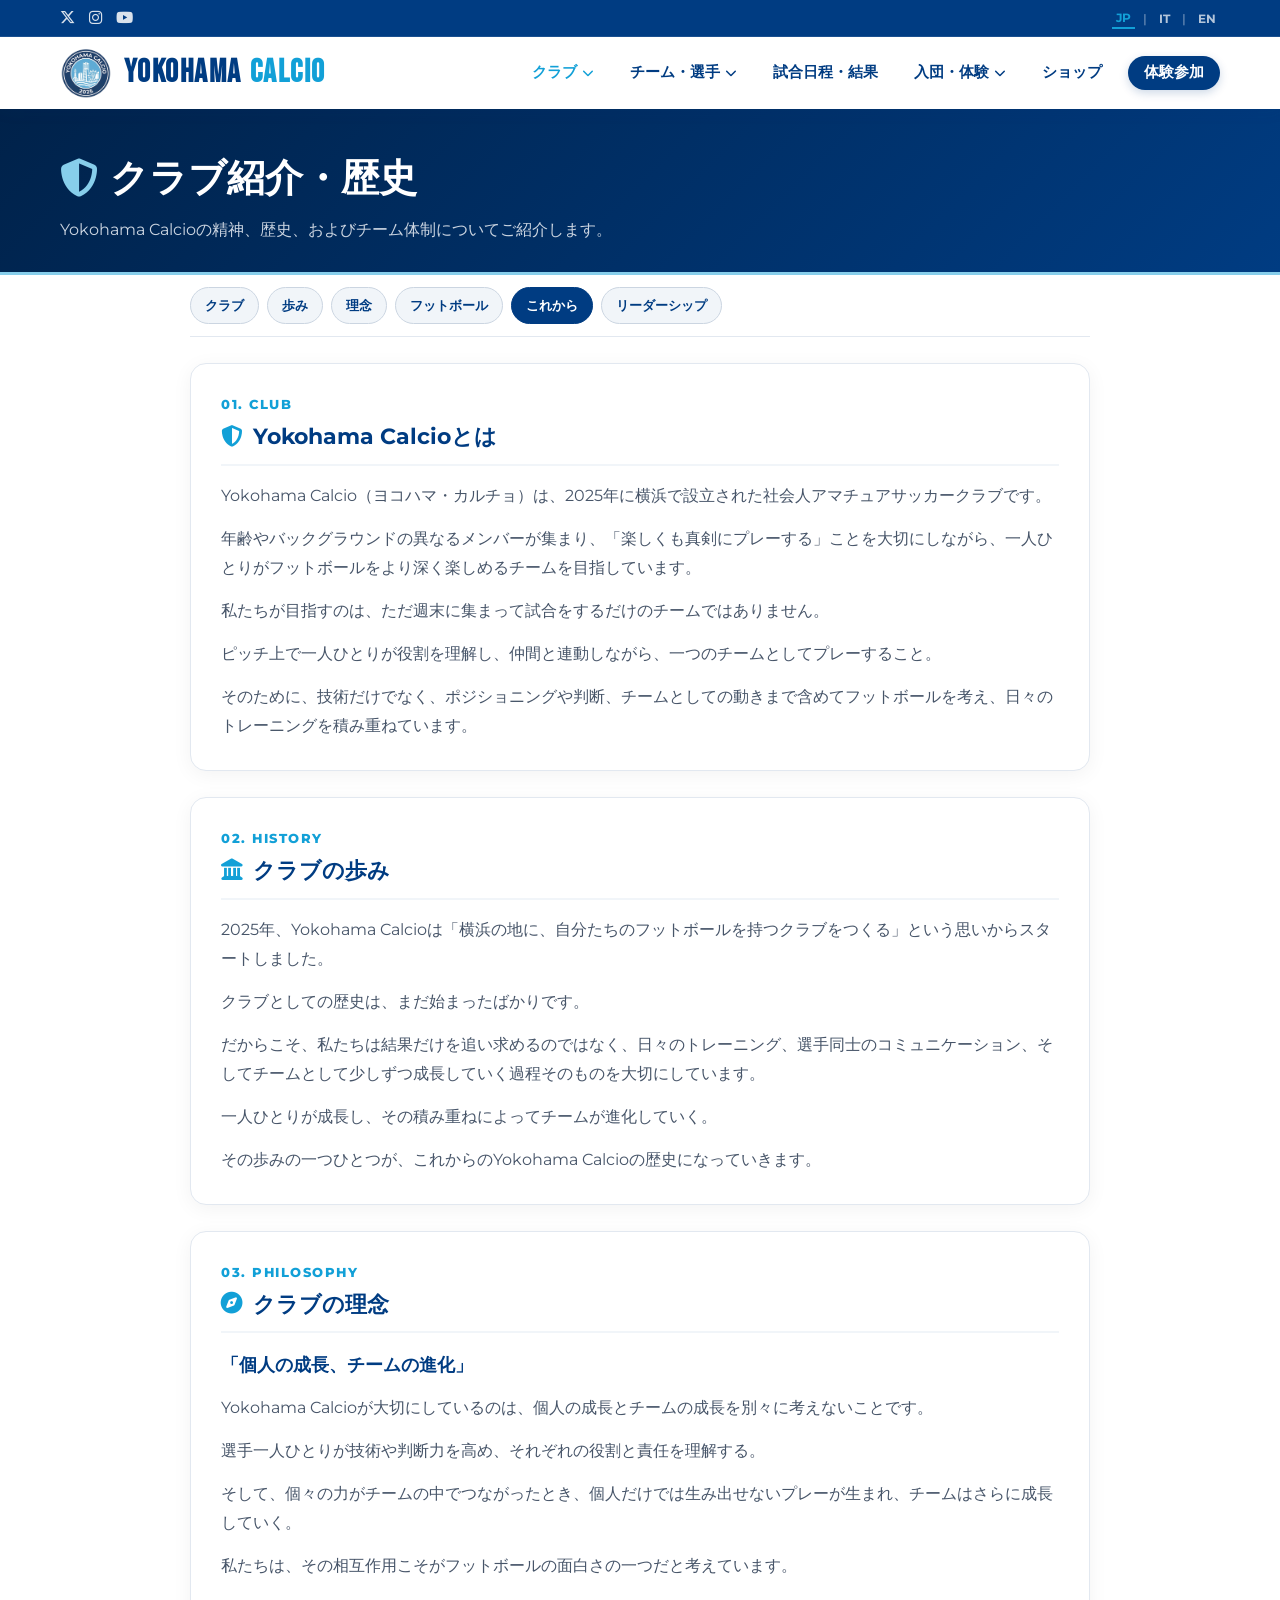
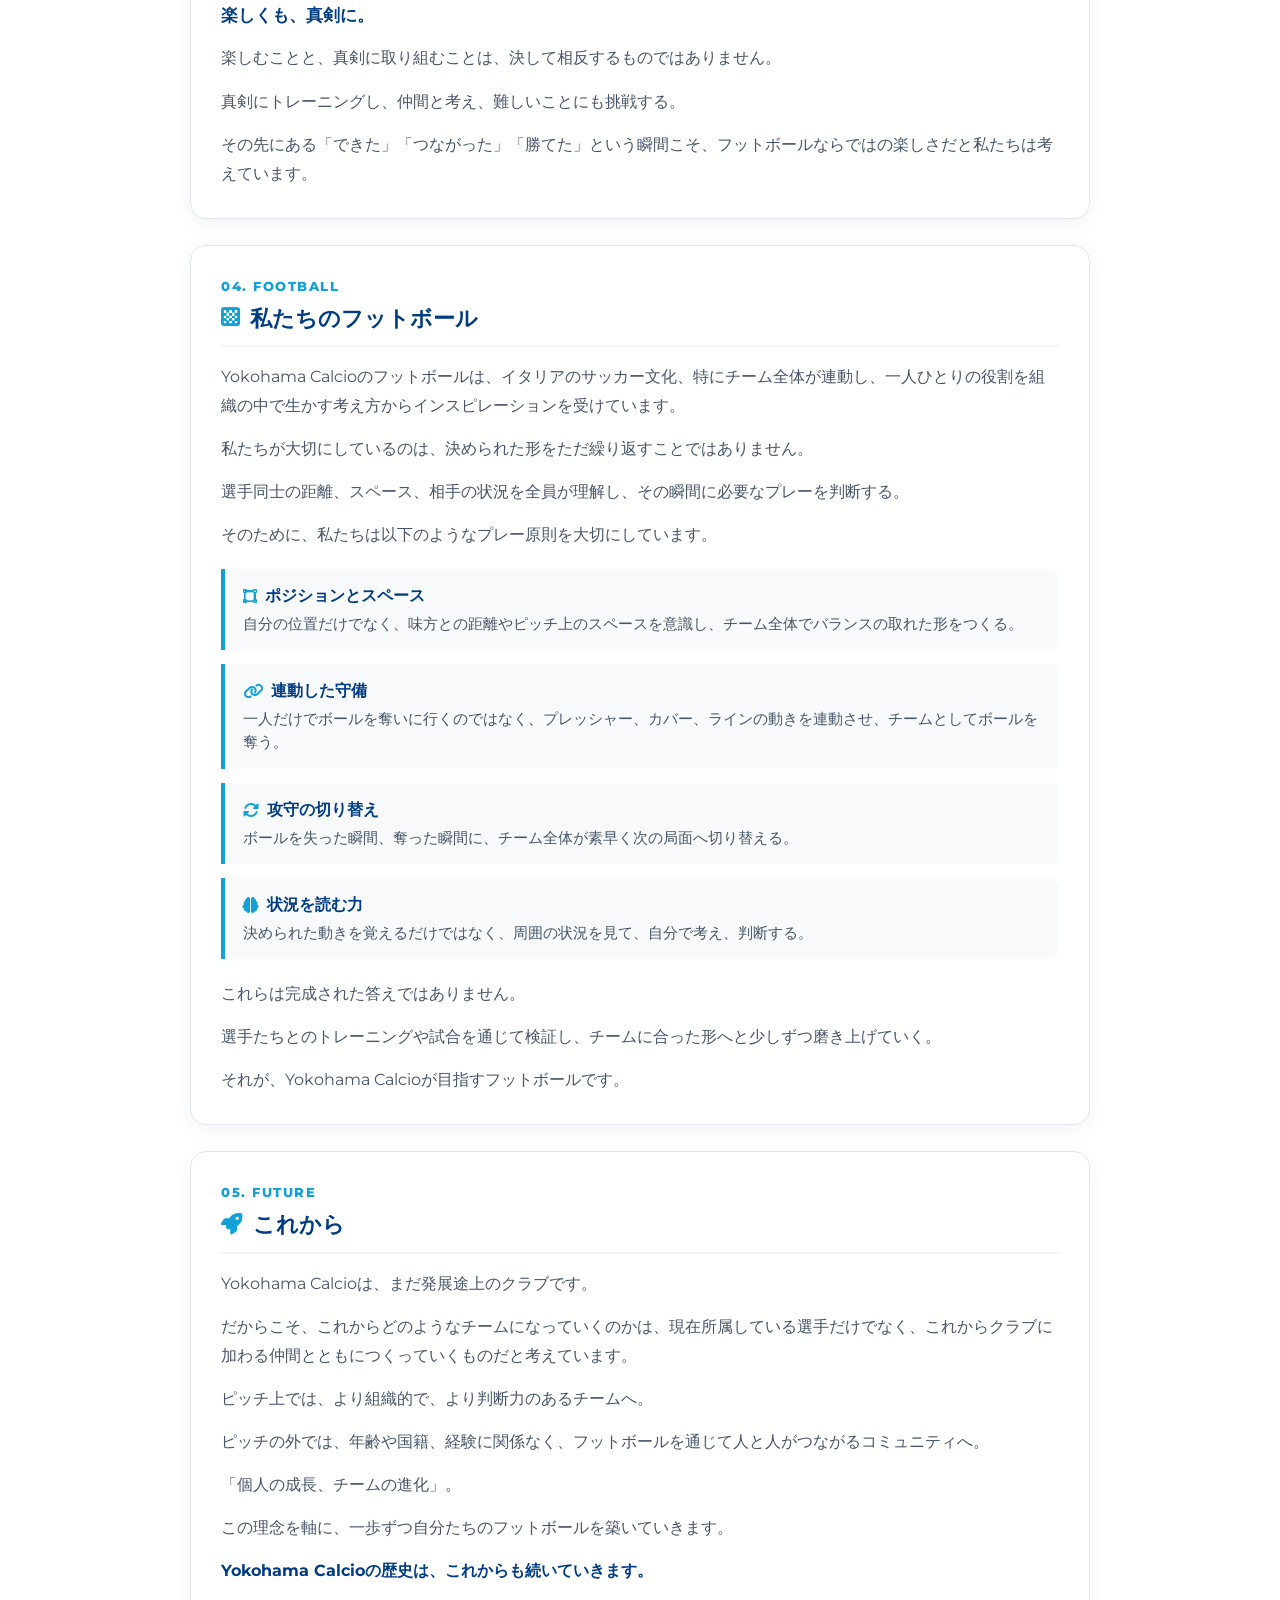
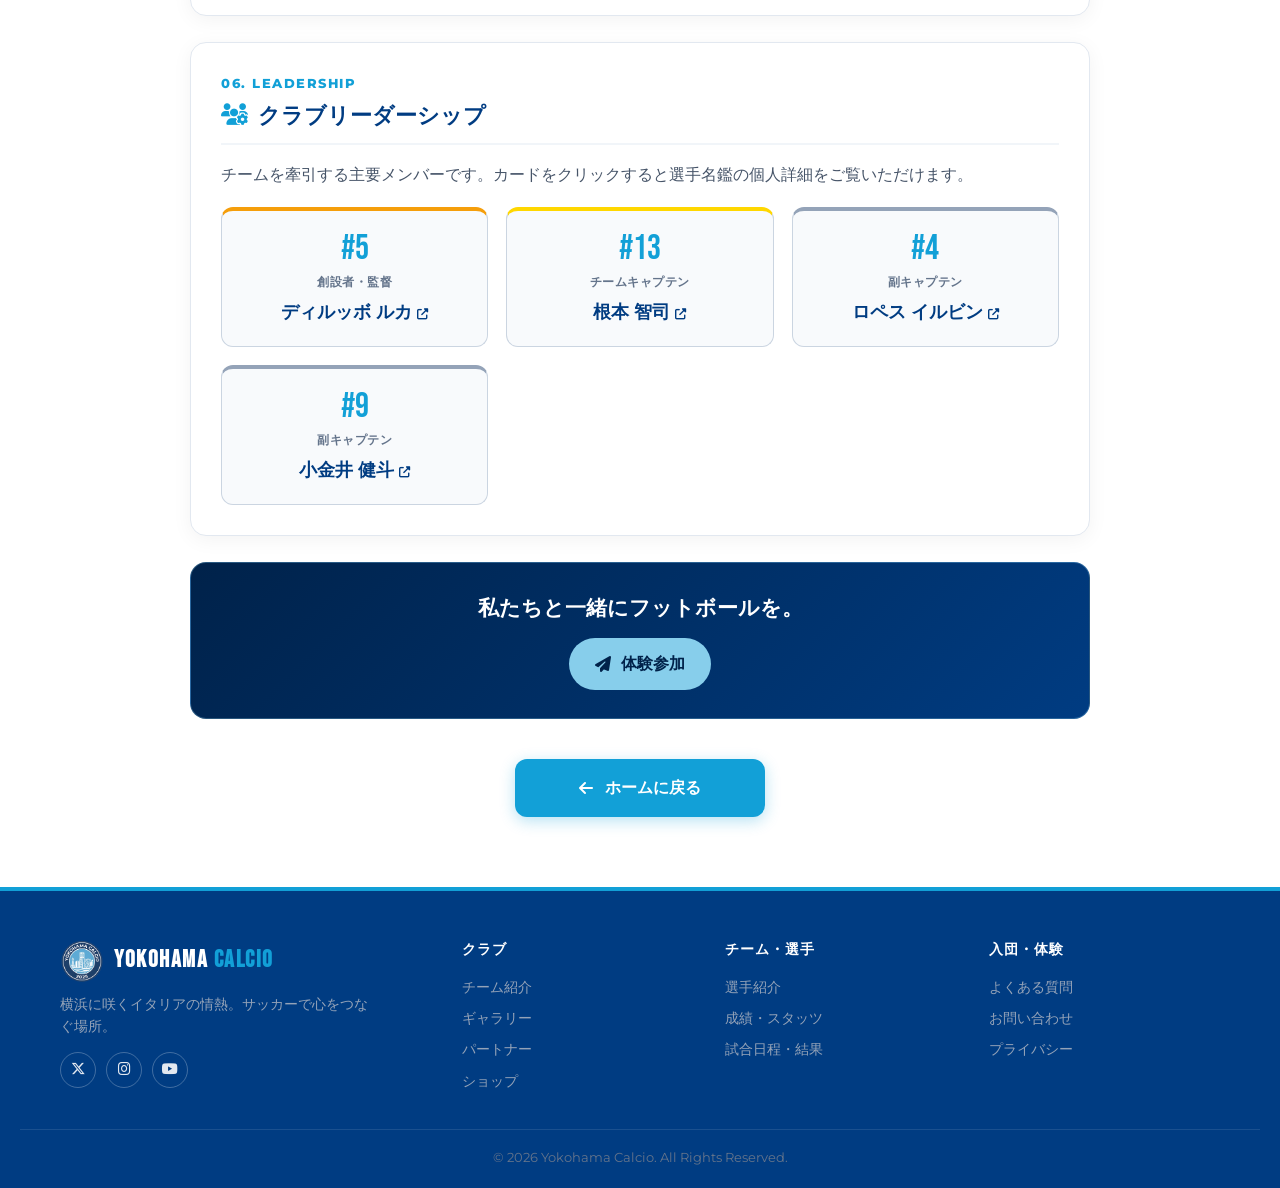
==== commit e7980649: "Update about.html" ====
--- a/about.html
+++ b/about.html
@@ -3,632 +3,173 @@
 <head>
 <meta charset="UTF-8">
 <meta name="viewport" content="width=device-width, initial-scale=1.0">
-
 <title>クラブ紹介・歴史 | About Club | Yokohama Calcio</title>
-
 <meta name="description" content="Yokohama Calcio（ヨコハマ・カルチョ）のクラブ紹介、歴史、理念、フットボール原則、およびリーダーシップについて。横浜市を拠点とする社会人サッカークラブ。">
 <meta name="keywords" content="Yokohama Calcio, クラブ紹介, チームの歴史, 横浜 サッカーチーム, チーム理念, 戦術, About Yokohama Calcio, Amateur Football Club Yokohama">
 <meta name="author" content="Yokohama Calcio">
 <meta name="robots" content="index, follow">
-
 <link rel="canonical" href="https://yokohamacalcio.com/about.html">
 <link rel="alternate" hreflang="ja" href="https://yokohamacalcio.com/about.html">
 <link rel="alternate" hreflang="it" href="https://yokohamacalcio.com/about.html?lang=it">
 <link rel="alternate" hreflang="en" href="https://yokohamacalcio.com/about.html?lang=en">
 <link rel="alternate" hreflang="x-default" href="https://yokohamacalcio.com/about.html">
-
 <meta property="og:type" content="website">
 <meta property="og:url" content="https://yokohamacalcio.com/about.html">
 <meta property="og:title" content="クラブ紹介・歴史 | Yokohama Calcio">
 <meta property="og:description" content="Yokohama Calcioのチーム理念、歴史、および主要メンバーをご紹介します。">
 <meta property="og:image" content="https://yokohamacalcio.com/immagini/logo.png?v=2">
-
 <meta name="twitter:card" content="summary_large_image">
 <meta name="twitter:site" content="@yokohamacalcio">
 <meta name="twitter:title" content="クラブ紹介・歴史 | Yokohama Calcio">
 <meta name="twitter:description" content="Yokohama Calcioのチーム理念、歴史、および主要メンバーをご紹介します。">
 <meta name="twitter:image" content="https://yokohamacalcio.com/immagini/logo.png?v=2">
-
 <link rel="icon" href="./immagini/logo.png?v=2" type="image/png">
 <link rel="apple-touch-icon" href="./immagini/logo.png?v=2">
-<link rel="sitemap" type="application/xml" title="Sitemap" href="https://yokohamacalcio.com/sitemap.xml">
-
 <link rel="stylesheet" href="https://cdnjs.cloudflare.com/ajax/libs/font-awesome/6.5.0/css/all.min.css">
 <link href="https://fonts.googleapis.com/css2?family=Bebas+Neue&family=Montserrat:wght@400;600;700;800&display=swap" rel="stylesheet">
 <link rel="stylesheet" href="style.css">
 <link rel="stylesheet" href="site-extras.css">
 <script src="js/common.js"></script>
-
-<!-- DATI STRUTTURATI CLUB -->
+<script src="js/data.js"></script>
 <script type="application/ld+json">
-{
-  "@context": "https://schema.org",
-  "@type": "SportsOrganization",
-  "name": "Yokohama Calcio",
-  "sport": "Soccer",
-  "url": "https://yokohamacalcio.com/about.html",
-  "logo": "https://yokohamacalcio.com/immagini/logo.png?v=2",
-  "description": "Yokohama Calcio official club history, philosophy, football principles and leadership.",
-  "address": {
-    "@type": "PostalAddress",
-    "addressLocality": "Yokohama",
-    "addressRegion": "Kanagawa",
-    "addressCountry": "JP"
-  }
-}
+{ "@context": "https://schema.org", "@type": "SportsOrganization", "name": "Yokohama Calcio", "sport": "Soccer", "url": "https://yokohamacalcio.com/about.html", "logo": "https://yokohamacalcio.com/immagini/logo.png?v=2", "foundingDate": "2025", "description": "Yokohama Calcio official club history, philosophy, football principles and leadership.", "address": { "@type": "PostalAddress", "addressLocality": "Yokohama", "addressRegion": "Kanagawa", "addressCountry": "JP" } }
 </script>
-
 <style>
-/* --- STILI SPECIFICI PAGINA ABOUT --- */
-.about-content-wrapper {
-    display: flex;
-    flex-direction: column;
-    gap: 30px;
-    max-width: 900px;
-    margin: 0 auto;
-}
-
-.about-block {
-    background: #ffffff;
-    border-radius: 16px;
-    padding: 30px;
-    box-shadow: 0 4px 20px rgba(0,0,0,0.05);
-    border: 1px solid #e2e8f0;
-}
-
-.about-block-subtitle {
-    font-size: 0.82rem;
-    font-weight: 800;
-    color: var(--primary-sky, #12A0D7);
-    letter-spacing: 1.5px;
-    text-transform: uppercase;
-    margin-bottom: 4px;
-    display: block;
-}
-
-.about-block h3 {
-    font-family: 'Montserrat', sans-serif;
-    font-size: 1.35rem;
-    color: var(--dark-navy, #003c82);
-    margin-bottom: 15px;
-    display: flex;
-    align-items: center;
-    gap: 10px;
-    border-bottom: 2px solid #f1f5f9;
-    padding-bottom: 10px;
-}
-
-.about-block h3 i {
-    color: var(--primary-sky, #87ceeb);
-}
-
-.about-block p {
-    color: #475569;
-    line-height: 1.8;
-    margin-bottom: 14px;
-    font-size: 0.98rem;
-}
-
-.about-block p:last-child {
-    margin-bottom: 0;
-}
-
-/* LISTA PRINCIPI DI GIOCO (FOOTBALL) */
-.principles-list {
-    display: flex;
-    flex-direction: column;
-    gap: 16px;
-    margin: 20px 0;
-}
-
-.principle-item {
-    background: #f8fafc;
-    border-left: 4px solid var(--primary-sky, #87ceeb);
-    padding: 14px 18px;
-    border-radius: 0 10px 10px 0;
-}
-
-.principle-title {
-    font-weight: 800;
-    color: var(--dark-navy, #003c82);
-    font-size: 1.02rem;
-    margin-bottom: 4px;
-    display: flex;
-    align-items: center;
-    gap: 8px;
-}
-
-.principle-desc {
-    font-size: 0.92rem;
-    color: #475569;
-    line-height: 1.6;
-    margin: 0 !important;
-}
-
-.leadership-grid {
-    display: grid;
-    grid-template-columns: repeat(auto-fit, minmax(200px, 1fr));
-    gap: 20px;
-    margin-top: 20px;
-}
-
-.leader-card {
-    background: #f8fafc;
-    border-radius: 12px;
-    padding: 20px;
-    text-align: center;
-    border: 1px solid #cbd5e1;
-    transition: transform 0.2s ease, box-shadow 0.2s ease;
-}
-
-.leader-card:hover {
-    transform: translateY(-3px);
-    box-shadow: 0 6px 15px rgba(0,60,130,0.1);
-    border-color: var(--primary-sky, #87ceeb);
-}
-
-.leader-role {
-    font-size: 0.82rem;
-    font-weight: 700;
-    color: #64748b;
-    text-transform: uppercase;
-    margin-bottom: 8px;
-    letter-spacing: 0.5px;
-}
-
-.leader-name {
-    font-size: 1.1rem;
-    font-weight: 800;
-}
-
-.leader-name a {
-    color: var(--dark-navy, #003c82);
-    text-decoration: none;
-    display: inline-flex;
-    align-items: center;
-    gap: 6px;
-}
-
-.leader-name a:hover {
-    color: #12A0D7;
-    text-decoration: underline;
-}
-
-.leader-name a i {
-    font-size: 0.8rem;
-}
-
-@media (max-width: 600px) {
-    .about-block h3 {
-        font-size: 1.15rem !important;
-    }
-    .about-block p {
-        font-size: 0.9rem !important;
-    }
-}
+.about-layout { max-width: 900px; margin: 0 auto; }
+.chip-nav { position: sticky; top: 0; z-index: 50; display: flex; gap: 8px; overflow-x: auto; padding: 12px 0; background: rgba(255,255,255,.95); backdrop-filter: blur(6px); border-bottom: 1px solid #e2e8f0; margin-bottom: 26px; -webkit-overflow-scrolling: touch; scrollbar-width: none; }
+.chip-nav::-webkit-scrollbar { display: none; }
+.chip-nav a { flex-shrink: 0; text-decoration: none; border: 1px solid #cbd5e1; background: #f1f5f9; color: var(--dark-navy, #003c82); border-radius: 999px; padding: 7px 14px; font-weight: 700; font-size: .82rem; }
+.chip-nav a:hover, .chip-nav a.on { background: var(--dark-navy, #003c82); color: #fff; border-color: var(--dark-navy, #003c82); }
+.about-block { background: #fff; border-radius: 16px; padding: 30px; box-shadow: 0 4px 20px rgba(0,0,0,.05); border: 1px solid #e2e8f0; margin-bottom: 26px; scroll-margin-top: 80px; }
+.about-block-subtitle { font-size: .82rem; font-weight: 800; color: var(--primary-sky, #12A0D7); letter-spacing: 1.5px; text-transform: uppercase; margin-bottom: 4px; display: block; }
+.about-block h2 { font-size: 1.35rem; color: var(--dark-navy, #003c82); margin-bottom: 15px; display: flex; align-items: center; gap: 10px; border-bottom: 2px solid #f1f5f9; padding-bottom: 10px; }
+.about-block h2 i { color: var(--primary-sky, #87ceeb); }
+.about-block p { color: #475569; line-height: 1.85; margin-bottom: 14px; font-size: .98rem; }
+.about-block p:last-child { margin-bottom: 0; }
+.about-block p.motto { font-weight: 800; color: var(--dark-navy, #003c82); font-size: 1.12rem; margin: 6px 0 12px; }
+.about-block p.last { font-weight: 700; color: var(--dark-navy, #003c82); }
+.principles-list { display: grid; gap: 14px; margin: 20px 0; }
+.principle-item { background: #f8fafc; border-left: 4px solid var(--primary-sky, #87ceeb); padding: 14px 18px; border-radius: 0 10px 10px 0; }
+.principle-title { font-weight: 800; color: var(--dark-navy, #003c82); display: flex; align-items: center; gap: 8px; margin-bottom: 4px; }
+.principle-title i { color: #12A0D7; }
+.principle-item p { margin: 0 !important; font-size: .92rem !important; line-height: 1.6 !important; }
+.leadership-grid { display: grid; grid-template-columns: repeat(auto-fit, minmax(200px, 1fr)); gap: 18px; margin-top: 18px; }
+.leader-card { background: #f8fafc; border-radius: 12px; padding: 20px 14px; text-align: center; border: 1px solid #cbd5e1; text-decoration: none; display: block; transition: transform .2s, box-shadow .2s, border-color .2s; }
+.leader-card:hover { transform: translateY(-3px); box-shadow: 0 6px 15px rgba(0,60,130,.1); border-color: var(--primary-sky, #87ceeb); }
+.leader-num { font-family: var(--font-brand); font-size: 2.2rem; color: var(--primary-sky, #12A0D7); line-height: 1; }
+.leader-role { font-size: .78rem; font-weight: 800; color: #64748b; text-transform: uppercase; letter-spacing: .5px; margin: 6px 0; }
+.leader-name { font-size: 1.1rem; font-weight: 800; color: var(--dark-navy, #003c82); }
+.leader-card.manager { border-top: 4px solid #f59e0b; } .leader-card.captain { border-top: 4px solid #FFD700; } .leader-card.vice_captain { border-top: 4px solid #94A3B8; }
+.cta-band { background: linear-gradient(135deg, #00224a, #003c82); color: #fff; border-radius: 16px; padding: 28px; text-align: center; border: 1px solid rgba(135,206,235,.3); }
+.cta-band h2 { font-size: 1.3rem; margin-bottom: 14px; }
+.cta-band .recruitment-btn { background: #87ceeb; color: #00224a !important; font-weight: 800; padding: 13px 26px; border-radius: 30px; text-decoration: none; display: inline-flex; gap: 10px; align-items: center; }
+@media (max-width: 600px) { .about-block { padding: 20px 16px; } .about-block h2 { font-size: 1.15rem; } .about-block p { font-size: .92rem; } }
 </style>
 </head>
 <body>
-
 <script>YC.mountHeader('about')</script>
 
-<section class="page-hero">
-  <div class="container">
-    <h1><i class="fas fa-shield-alt"></i> <span data-i18n="about_page.title">クラブ紹介・歴史</span></h1>
-    <p data-i18n="about_page.intro">Yokohama Calcioの精神、歴史、およびチーム体制についてご紹介します。</p>
-  </div>
-</section>
+<section class="page-hero"><div class="container">
+  <h1><i class="fas fa-shield-alt"></i> <span data-i18n="a.title"></span></h1>
+  <p data-i18n="a.intro"></p>
+</div></section>
 
-<main class="section about-page-section" style="padding-top: 20px;">
-    <div class="container">
-        <div class="about-content-wrapper">
-            
-            <!-- 01. CLUB -->
-            <div class="about-block">
-                <span class="about-block-subtitle">01. CLUB</span>
-                <h3><i class="fas fa-shield-alt"></i> <span data-i18n="about.sec1_title">Yokohama Calcioとは</span></h3>
-                <p data-i18n="about.sec1_p1">Yokohama Calcio（ヨコハマ・カルチョ）は、2025年に横浜で設立された社会人アマチュアサッカークラブです。</p>
-                <p data-i18n="about.sec1_p2">年齢やバックグラウンドの異なるメンバーが集まり、「楽しくも真剣にプレーする」ことを大切にしながら、一人ひとりがフットボールをより深く楽しめるチームを目指しています。</p>
-                <p data-i18n="about.sec1_p3">私たちが目指すのは、ただ週末に集まって試合をするだけのチームではありません。</p>
-                <p data-i18n="about.sec1_p4">ピッチ上で一人ひとりが役割を理解し、仲間と連動しながら、一つのチームとしてプレーすること。</p>
-                <p data-i18n="about.sec1_p5">そのために、技術だけでなく、ポジショニングや判断、チームとしての動きまで含めてフットボールを考え、日々のトレーニングを積み重ねています。</p>
-            </div>
+<main class="section" style="padding-top:0"><div class="container"><div class="about-layout">
+  <nav class="chip-nav" id="chipNav" aria-label="Sections"></nav>
+  <noscript><p>Yokohama Calcio – amateur football club founded in 2025 in Yokohama. Motto: Individual growth, team evolution.</p></noscript>
+  <div id="aboutRoot"></div>
 
-            <!-- 02. HISTORY -->
-            <div class="about-block">
-                <span class="about-block-subtitle">02. HISTORY</span>
-                <h3><i class="fas fa-landmark"></i> <span data-i18n="about.sec2_title">クラブの歩み</span></h3>
-                <p data-i18n="about.sec2_p1">2025年、Yokohama Calcioは「横浜の地に、自分たちのフットボールを持つクラブをつくる」という思いからスタートしました。</p>
-                <p data-i18n="about.sec2_p2">クラブとしての歴史は、まだ始まったばかりです。</p>
-                <p data-i18n="about.sec2_p3">だからこそ、私たちは結果だけを追い求めるのではなく、日々のトレーニング、選手同士のコミュニケーション、そしてチームとして少しずつ成長していく過程そのものを大切にしています。</p>
-                <p data-i18n="about.sec2_p4">一人ひとりが成長し、その積み重ねによってチームが進化していく。</p>
-                <p data-i18n="about.sec2_p5">その歩みの一つひとつが、これからのYokohama Calcioの歴史になっていきます。</p>
-            </div>
+  <section class="about-block" id="sec-leadership">
+    <span class="about-block-subtitle">06. LEADERSHIP</span>
+    <h2><i class="fas fa-users-cog"></i> <span data-i18n="a.lead_title"></span></h2>
+    <p data-i18n="a.lead_desc"></p>
+    <div class="leadership-grid" id="leaders"></div>
+  </section>
 
-            <!-- 03. PHILOSOPHY -->
-            <div class="about-block">
-                <span class="about-block-subtitle">03. PHILOSOPHY</span>
-                <h3><i class="fas fa-compass"></i> <span data-i18n="about.sec3_title">クラブの理念</span></h3>
-                <p style="font-weight: 800; color: var(--dark-navy, #003c82); font-size: 1.1rem; margin-bottom: 12px;" data-i18n="about.sec3_motto">「個人の成長、チームの進化」</p>
-                <p data-i18n="about.sec3_p1">Yokohama Calcioが大切にしているのは、個人の成長とチームの成長を別々に考えないことです。</p>
-                <p data-i18n="about.sec3_p2">選手一人ひとりが技術や判断力を高め、それぞれの役割と責任を理解する。</p>
-                <p data-i18n="about.sec3_p3">そして、個々の力がチームの中でつながったとき、個人だけでは生み出せないプレーが生まれ、チームはさらに成長していく。</p>
-                <p data-i18n="about.sec3_p4">私たちは、その相互作用こそがフットボールの面白さの一つだと考えています。</p>
-                
-                <p style="font-weight: 800; color: var(--dark-navy, #003c82); font-size: 1.05rem; margin-top: 20px; margin-bottom: 8px;" data-i18n="about.sec3_submotto">楽しくも、真剣に。</p>
-                <p data-i18n="about.sec3_p5">楽しむことと、真剣に取り組むことは、決して相反するものではありません。</p>
-                <p data-i18n="about.sec3_p6">真剣にトレーニングし、仲間と考え、難しいことにも挑戦する。</p>
-                <p data-i18n="about.sec3_p7">その先にある「できた」「つながった」「勝てた」という瞬間こそ、フットボールならではの楽しさだと私たちは考えています。</p>
-            </div>
-
-            <!-- 04. FOOTBALL -->
-            <div class="about-block">
-                <span class="about-block-subtitle">04. FOOTBALL</span>
-                <h3><i class="fas fa-chess-board"></i> <span data-i18n="about.sec4_title">私たちのフットボール</span></h3>
-                <p data-i18n="about.sec4_p1">Yokohama Calcioのフットボールは、イタリアのサッカー文化、特にチーム全体が連動し、一人ひとりの役割を組織の中で生かす考え方からインスピレーションを受けています。</p>
-                <p data-i18n="about.sec4_p2">私たちが大切にしているのは、決められた形をただ繰り返すことではありません。</p>
-                <p data-i18n="about.sec4_p3">選手同士の距離、スペース、相手の状況を全員が理解し、その瞬間に必要なプレーを判断する。</p>
-                <p data-i18n="about.sec4_p4">そのために、私たちは以下のようなプレー原則を大切にしています。</p>
-
-                <div class="principles-list">
-                    <div class="principle-item">
-                        <div class="principle-title"><i class="fas fa-vector-square" style="color: #12A0D7;"></i> <span data-i18n="about.p1_title">ポジションとスペース</span></div>
-                        <p class="principle-desc" data-i18n="about.p1_desc">自分の位置だけでなく、味方との距離やピッチ上のスペースを意識し、チーム全体でバランスの取れた形をつくる。</p>
-                    </div>
-                    <div class="principle-item">
-                        <div class="principle-title"><i class="fas fa-link" style="color: #12A0D7;"></i> <span data-i18n="about.p2_title">連動した守備</span></div>
-                        <p class="principle-desc" data-i18n="about.p2_desc">一人だけでボールを奪いに行くのではなく、プレッシャー、カバー、ラインの動きを連動させ、チームとしてボールを奪う。</p>
-                    </div>
-                    <div class="principle-item">
-                        <div class="principle-title"><i class="fas fa-sync-alt" style="color: #12A0D7;"></i> <span data-i18n="about.p3_title">攻守の切り替え</span></div>
-                        <p class="principle-desc" data-i18n="about.p3_desc">ボールを失った瞬間、奪った瞬間に、チーム全体が素早く次の局面へ切り替える。</p>
-                    </div>
-                    <div class="principle-item">
-                        <div class="principle-title"><i class="fas fa-brain" style="color: #12A0D7;"></i> <span data-i18n="about.p4_title">状況を読む力</span></div>
-                        <p class="principle-desc" data-i18n="about.p4_desc">決められた動きを覚えるだけではなく、周囲の状況を見て、自分で考え、判断する。</p>
-                    </div>
-                </div>
-
-                <p data-i18n="about.sec4_p5">これらは完成された答えではありません。</p>
-                <p data-i18n="about.sec4_p6">選手たちとのトレーニングや試合を通じて検証し、チームに合った形へと少しずつ磨き上げていく。</p>
-                <p data-i18n="about.sec4_p7">それが、Yokohama Calcioが目指すフットボールです。</p>
-            </div>
-
-            <!-- 05. FUTURE -->
-            <div class="about-block">
-                <span class="about-block-subtitle">05. FUTURE</span>
-                <h3><i class="fas fa-rocket"></i> <span data-i18n="about.sec5_title">これから</span></h3>
-                <p data-i18n="about.sec5_p1">Yokohama Calcioは、まだ発展途上のクラブです。</p>
-                <p data-i18n="about.sec5_p2">だからこそ、これからどのようなチームになっていくのかは、現在所属している選手だけでなく、これからクラブに加わる仲間とともにつくっていくものだと考えています。</p>
-                <p data-i18n="about.sec5_p3">ピッチ上では、より組織的で、より判断力のあるチームへ。</p>
-                <p data-i18n="about.sec5_p4">ピッチの外では、年齢や国籍、経験に関係なく、フットボールを通じて人と人がつながるコミュニティへ。</p>
-                <p data-i18n="about.sec5_p5">「個人の成長、チームの進化」。</p>
-                <p data-i18n="about.sec5_p6">この理念を軸に、一歩ずつ自分たちのフットボールを築いていきます。</p>
-                <p data-i18n="about.sec5_p7" style="font-weight: 700; color: var(--dark-navy, #003c82);">Yokohama Calcioの歴史は、これからも続いていきます。</p>
-            </div>
-
-            <!-- LEADERSHIP / ORGANIGRAMMA DINAMICO DA JSON -->
-            <div class="about-block">
-                <h3><i class="fas fa-users-cog"></i> <span data-i18n="about.leadership_title">クラブリーダーシップ</span></h3>
-                <p data-i18n="about.leadership_desc">チームを牽引する主要メンバーです。名前をクリックすると選手名鑑の個人詳細をご覧いただけます。</p>
-                
-                <div class="leadership-grid">
-                    <div class="leader-card">
-                        <div class="leader-role" data-i18n="role.manager">創設者・監督</div>
-                        <div class="leader-name">
-                            <a href="players.html#di-rubbo-luca" data-player-id="di-rubbo-luca">
-                                <span class="player-display-name">ディルッボ ルカ</span> <i class="fas fa-external-link-alt"></i>
-                            </a>
-                        </div>
-                    </div>
-                    <div class="leader-card">
-                        <div class="leader-role" data-i18n="role.captain">チームキャプテン</div>
-                        <div class="leader-name">
-                            <a href="players.html#nemoto-satoshi" data-player-id="nemoto-satoshi">
-                                <span class="player-display-name">根本 智司</span> <i class="fas fa-external-link-alt"></i>
-                            </a>
-                        </div>
-                    </div>
-                    <div class="leader-card">
-                        <div class="leader-role" data-i18n="role.vice_captain">副キャプテン</div>
-                        <div class="leader-name">
-                            <a href="players.html#lopez-irving" data-player-id="lopez-irving">
-                                <span class="player-display-name">ロペス イルビン</span> <i class="fas fa-external-link-alt"></i>
-                            </a>
-                        </div>
-                    </div>
-                    <div class="leader-card">
-                        <div class="leader-role" data-i18n="role.vice_captain">副キャプテン</div>
-                        <div class="leader-name">
-                            <a href="players.html#koganei" data-player-id="koganei">
-                                <span class="player-display-name">小金井</span> <i class="fas fa-external-link-alt"></i>
-                            </a>
-                        </div>
-                    </div>
-                </div>
-            </div>
-
-        </div>
-    </div>
-</main>
+  <div class="cta-band"><h2 data-i18n="a.cta_title"></h2><a href="contact.html?type=trial#training" class="recruitment-btn"><i class="fas fa-paper-plane"></i> <span data-i18n="nav.cta"></span></a></div>
+  <div style="text-align:center;margin-top:40px"><a href="index.html" class="google-form-btn" style="max-width:250px;margin:0 auto"><i class="fas fa-arrow-left"></i> <span data-i18n="btn.back_home"></span></a></div>
+</div></div></main>
 
 <script>YC.mountFooter()</script>
+<script>
+YC.register({
+  ja: { 'a.title': 'クラブ紹介・歴史', 'a.intro': 'Yokohama Calcioの精神、歴史、およびチーム体制についてご紹介します。', 'a.lead_title': 'クラブリーダーシップ', 'a.lead_desc': 'チームを牽引する主要メンバーです。カードをクリックすると選手名鑑の個人詳細をご覧いただけます。', 'a.role_manager': '創設者・監督', 'a.role_captain': 'チームキャプテン', 'a.role_vice_captain': '副キャプテン', 'a.cta_title': '私たちと一緒にフットボールを。' },
+  it: { 'a.title': 'Chi Siamo & Storia', 'a.intro': 'Scopri la filosofia, la storia e la struttura di Yokohama Calcio.', 'a.lead_title': 'Leadership del Club', 'a.lead_desc': 'I principali punti di riferimento della squadra. Clicca su una scheda per vedere il profilo del giocatore.', 'a.role_manager': 'Fondatore & Mister', 'a.role_captain': 'Capitano', 'a.role_vice_captain': 'Vice Capitano', 'a.cta_title': 'Vieni a giocare con noi.' },
+  en: { 'a.title': 'About Club & History', 'a.intro': 'Discover the philosophy, history, and structure of Yokohama Calcio.', 'a.lead_title': 'Club Leadership', 'a.lead_desc': 'Key figures guiding the team. Click a card to view the full player profile.', 'a.role_manager': 'Founder & Manager', 'a.role_captain': 'Team Captain', 'a.role_vice_captain': 'Vice Captain', 'a.cta_title': 'Come and play football with us.' }
+});
+YC.boot({ title: { ja: 'クラブ紹介・歴史 | About Club | Yokohama Calcio', it: 'Chi Siamo & Storia | Yokohama Calcio', en: 'About Club & History | Yokohama Calcio' } });
 
-<script>
-let playersData = [];
+/* contenuti editoriali per lingua: titolo, paragrafi, principi */
+const C = {
+  ja: {
+    nav: ['クラブ', '歩み', '理念', 'フットボール', 'これから', 'リーダーシップ'],
+    s1: { t: 'Yokohama Calcioとは', p: ['Yokohama Calcio（ヨコハマ・カルチョ）は、2025年に横浜で設立された社会人アマチュアサッカークラブです。', '年齢やバックグラウンドの異なるメンバーが集まり、「楽しくも真剣にプレーする」ことを大切にしながら、一人ひとりがフットボールをより深く楽しめるチームを目指しています。', '私たちが目指すのは、ただ週末に集まって試合をするだけのチームではありません。', 'ピッチ上で一人ひとりが役割を理解し、仲間と連動しながら、一つのチームとしてプレーすること。', 'そのために、技術だけでなく、ポジショニングや判断、チームとしての動きまで含めてフットボールを考え、日々のトレーニングを積み重ねています。'] },
+    s2: { t: 'クラブの歩み', p: ['2025年、Yokohama Calcioは「横浜の地に、自分たちのフットボールを持つクラブをつくる」という思いからスタートしました。', 'クラブとしての歴史は、まだ始まったばかりです。', 'だからこそ、私たちは結果だけを追い求めるのではなく、日々のトレーニング、選手同士のコミュニケーション、そしてチームとして少しずつ成長していく過程そのものを大切にしています。', '一人ひとりが成長し、その積み重ねによってチームが進化していく。', 'その歩みの一つひとつが、これからのYokohama Calcioの歴史になっていきます。'] },
+    s3: { t: 'クラブの理念', motto: '「個人の成長、チームの進化」', sub: '楽しくも、真剣に。', p: ['Yokohama Calcioが大切にしているのは、個人の成長とチームの成長を別々に考えないことです。', '選手一人ひとりが技術や判断力を高め、それぞれの役割と責任を理解する。', 'そして、個々の力がチームの中でつながったとき、個人だけでは生み出せないプレーが生まれ、チームはさらに成長していく。', '私たちは、その相互作用こそがフットボールの面白さの一つだと考えています。', '楽しむことと、真剣に取り組むことは、決して相反するものではありません。', '真剣にトレーニングし、仲間と考え、難しいことにも挑戦する。', 'その先にある「できた」「つながった」「勝てた」という瞬間こそ、フットボールならではの楽しさだと私たちは考えています。'] },
+    s4: { t: '私たちのフットボール', p: ['Yokohama Calcioのフットボールは、イタリアのサッカー文化、特にチーム全体が連動し、一人ひとりの役割を組織の中で生かす考え方からインスピレーションを受けています。', '私たちが大切にしているのは、決められた形をただ繰り返すことではありません。', '選手同士の距離、スペース、相手の状況を全員が理解し、その瞬間に必要なプレーを判断する。', 'そのために、私たちは以下のようなプレー原則を大切にしています。', 'これらは完成された答えではありません。', '選手たちとのトレーニングや試合を通じて検証し、チームに合った形へと少しずつ磨き上げていく。', 'それが、Yokohama Calcioが目指すフットボールです。'],
+      pr: [['fa-vector-square', 'ポジションとスペース', '自分の位置だけでなく、味方との距離やピッチ上のスペースを意識し、チーム全体でバランスの取れた形をつくる。'], ['fa-link', '連動した守備', '一人だけでボールを奪いに行くのではなく、プレッシャー、カバー、ラインの動きを連動させ、チームとしてボールを奪う。'], ['fa-sync-alt', '攻守の切り替え', 'ボールを失った瞬間、奪った瞬間に、チーム全体が素早く次の局面へ切り替える。'], ['fa-brain', '状況を読む力', '決められた動きを覚えるだけではなく、周囲の状況を見て、自分で考え、判断する。']] },
+    s5: { t: 'これから', p: ['Yokohama Calcioは、まだ発展途上のクラブです。', 'だからこそ、これからどのようなチームになっていくのかは、現在所属している選手だけでなく、これからクラブに加わる仲間とともにつくっていくものだと考えています。', 'ピッチ上では、より組織的で、より判断力のあるチームへ。', 'ピッチの外では、年齢や国籍、経験に関係なく、フットボールを通じて人と人がつながるコミュニティへ。', '「個人の成長、チームの進化」。', 'この理念を軸に、一歩ずつ自分たちのフットボールを築いていきます。', 'Yokohama Calcioの歴史は、これからも続いていきます。'] }
+  },
+  it: {
+    nav: ['Club', 'Storia', 'Filosofia', 'Il nostro calcio', 'Futuro', 'Leadership'],
+    s1: { t: 'Cos\'è lo Yokohama Calcio', p: ['Lo Yokohama Calcio è un club di calcio amatoriale fondato nel 2025 a Yokohama.', 'Riunisce giocatori di diverse età ed esperienze con l\'obiettivo di divertirsi giocando un calcio serio e organizzato.', 'Non vogliamo essere semplicemente una squadra che si ritrova il fine settimana per fare una partita.', 'Ci impegniamo affinché ogni giocatore comprenda il proprio ruolo in campo e si muova in sinergia con i compagni come un unico blocco.', 'Per questo lavoriamo costantemente in allenamento non solo sulla tecnica, ma anche sul posizionamento, sulla lettura del gioco e sui movimenti di squadra.'] },
+    s2: { t: 'La Nostra Storia', p: ['Nel 2025 lo Yokohama Calcio è nato con un\'idea chiara: creare a Yokohama una squadra con una propria precisa identità calcistica.', 'La storia del club è solo all\'inizio.', 'Proprio per questo non rincorriamo solo il risultato, ma diamo valore ad ogni singolo allenamento, al dialogo nello spogliatoio e al percorso di crescita collettiva.', 'La crescita del singolo alimenta l\'evoluzione della squadra.', 'Ogni passo di questo percorso costituisce la storia presente e futura dello Yokohama Calcio.'] },
+    s3: { t: 'La Filosofia del Club', motto: '“Crescita individuale, evoluzione della squadra”', sub: 'Serietà e Divertimento.', p: ['Sviluppo individuale e crescita collettiva per noi sono indissolubili.', 'Ogni giocatore affina tecnica e capacità decisionale, comprendendo i propri compiti e le proprie responsabilità.', 'Quando le qualità dei singoli si connettono in campo, nascono giocate che il singolo da solo non potrebbe mai creare.', 'Crediamo che questa sinergia sia l\'essenza più affascinante del calcio.', 'Divertirsi e impegnarsi con serietà non sono concetti in contraddizione.', 'Allenarsi duramente, confrontarsi e affrontare le difficoltà insieme fa parte del gioco.', 'È proprio in quel momento in cui un movimento riesce, una giocata si chiude o si vince una partita che si prova la gioia autentica del calcio.'] },
+    s4: { t: 'Il Nostro Calcio', p: ['Il nostro calcio trae profonda ispirazione dalla cultura tattica italiana, fondata sull\'organizzazione collettiva e sulla valorizzazione del singolo all\'interno del sistema.', 'Non ci interessa ripetere a memoria schemi rigidi.', 'Vogliamo che tutti i giocatori leggano gli spazi, le distanze e la situazione dell\'avversario per prendere la decisione migliore in ogni istante.', 'Per fare questo ci basiamo su quattro principi fondamentali:', 'Questi principi non sono risposte dogmatiche.', 'Li testiamo e li affiniamo continuamente attraverso gli allenamenti e le partite per modellarli sulle caratteristiche dei nostri giocatori.', 'Questo è il calcio a cui aspira lo Yokohama Calcio.'],
+      pr: [['fa-vector-square', 'Posizione e Spazio', 'Mantenere l\'equilibrio di squadra occupando correttamente il campo e valutando la distanza dai compagni.'], ['fa-link', 'Difesa Organizzata', 'Recuperare palla di squadra attraverso pressione, coperture e movimenti di linea coordinati.'], ['fa-sync-alt', 'Transizioni Rapide', 'Reagire immediatamente al momento della perdita o del recupero del pallone.'], ['fa-brain', 'Lettura del Gioco', 'Osservare ciò che accade intorno, pensare e decidere in autonomia anziché eseguire movimenti meccanici.']] },
+    s5: { t: 'Il Futuro', p: ['Lo Yokohama Calcio è un club in piena evoluzione.', 'Il tipo di squadra che diventeremo dipenderà dal contributo di chi ne fa parte oggi e di chi si unirà a noi domani.', 'In campo puntiamo ad essere una squadra sempre più organizzata e intelligente.', 'Fuori dal campo vogliamo costruire una comunità aperta, capace di unire le persone attraverso il calcio indipendentemente da età, nazionalità o esperienza.', '“Crescita individuale, evoluzione della squadra”.', 'Continueremo a costruire il nostro calcio passo dopo passo attorno a questo principio.', 'La storia dello Yokohama Calcio continua.'] }
+  },
+  en: {
+    nav: ['Club', 'History', 'Philosophy', 'Our football', 'Future', 'Leadership'],
+    s1: { t: 'About Yokohama Calcio', p: ['Yokohama Calcio is an amateur adult football club founded in 2025 in Yokohama.', 'Bringing together players of diverse ages and backgrounds, we aim to build a team where everyone can enjoy football deeply while playing seriously and passionately.', 'We aspire to be more than just a group that meets for a casual match on weekends.', 'Our goal is for every player to understand their role, coordinate with teammates, and perform as one unified team on the pitch.', 'To achieve this, we dedicate ourselves to regular training focused on technique, positioning, decision-making, and collective movement.'] },
+    s2: { t: 'Club History', p: ['In 2025, Yokohama Calcio began with a vision: to establish a club with its own distinct football identity in Yokohama.', 'Our history as a club has just begun.', 'That is why we focus not only on match results, but on the process—valuing daily training, player communication, and gradual collective growth.', 'Individual progress fuels the team\'s evolution.', 'Every step forward forms the history of Yokohama Calcio.'] },
+    s3: { t: 'Club Philosophy', motto: '“Individual Growth, Team Evolution”', sub: 'Enjoyable, yet Serious.', p: ['At Yokohama Calcio, individual growth and team development go hand in hand.', 'Each player improves their technical skills and decision-making while understanding their roles and responsibilities.', 'When individual strengths connect on the pitch, collective plays emerge that no single player could achieve alone.', 'We believe this synergy is one of the most rewarding aspects of football.', 'Having fun and taking football seriously are never mutually exclusive.', 'Training hard, thinking together, and taking on challenges lead to genuine satisfaction.', 'The moments when things click, connections work, and victories are earned are what make football truly special.'] },
+    s4: { t: 'Our Football', p: ['Yokohama Calcio\'s football is inspired by Italian tactical culture—emphasizing collective organization and maximizing every player\'s role within the system.', 'We do not simply repeat rigid set plays.', 'We expect players to read distances, spaces, and opponent setups to make the best decision in every moment.', 'To guide our play, we follow four key principles:', 'These principles are not fixed answers.', 'We continuously refine and adapt them through training and matches to fit our squad\'s qualities.', 'This is the football Yokohama Calcio strives for.'],
+      pr: [['fa-vector-square', 'Positioning & Space', 'Maintaining collective balance by managing distance to teammates and occupying pitch spaces effectively.'], ['fa-link', 'Coordinated Defense', 'Winning back possession as a unit through synchronized pressure, cover, and line movement.'], ['fa-sync-alt', 'Transitions', 'Switching rapidly between attack and defense the moment possession changes hands.'], ['fa-brain', 'Game Reading', 'Observing surroundings, thinking independently, and making smart decisions rather than relying on memorized routines.']] },
+    s5: { t: 'Looking Ahead', p: ['Yokohama Calcio is a club continuously evolving.', 'The team we become tomorrow will be built together by our current squad and future members who join us.', 'On the pitch, we strive for greater tactical organization and sharper decision-making.', 'Off the pitch, we aim to cultivate an open community connecting people through football regardless of age, nationality, or experience.', '“Individual Growth, Team Evolution”.', 'Guided by this core value, we will build our football step by step.', 'The journey of Yokohama Calcio continues.'] }
+  }
+};
+const SEC = [['club', 'fa-shield-alt', 's1', '01. CLUB'], ['history', 'fa-landmark', 's2', '02. HISTORY'], ['philosophy', 'fa-compass', 's3', '03. PHILOSOPHY'], ['football', 'fa-chess-board', 's4', '04. FOOTBALL'], ['future', 'fa-rocket', 's5', '05. FUTURE']];
+const esc = YC.escapeHtml;
+let PL = [];
 
-function cleanStr(s) {
-    return String(s || '').toLowerCase().replace(/[\s\u3000]+/g, '').trim();
+function render() {
+  const c = C[YC.lang()] || C.ja;
+  document.getElementById('chipNav').innerHTML = [...SEC.map(s => s[0]), 'leadership'].map((id, i) => `<a href="#sec-${id}">${esc(c.nav[i])}</a>`).join('');
+  document.getElementById('aboutRoot').innerHTML = SEC.map(([id, icon, k, label]) => {
+    const s = c[k], p = s.p; let h = '';
+    p.forEach((txt, i) => {
+      if (k === 's3' && i === 0) h += `<p class="motto">${esc(s.motto)}</p>`;
+      if (k === 's3' && i === 4) h += `<p class="motto" style="margin-top:20px;font-size:1.05rem">${esc(s.sub)}</p>`;
+      h += `<p class="${k === 's5' && i === p.length - 1 ? 'last' : ''}">${esc(txt)}</p>`;
+      if (k === 's4' && i === 3) h += `<div class="principles-list">${s.pr.map(([ic, ti, de]) => `<div class="principle-item"><div class="principle-title"><i class="fas ${ic}"></i> ${esc(ti)}</div><p>${esc(de)}</p></div>`).join('')}</div>`;
+    });
+    return `<section class="about-block" id="sec-${id}"><span class="about-block-subtitle">${label}</span><h2><i class="fas ${icon}"></i> ${esc(s.t)}</h2>${h}</section>`;
+  }).join('');
+  renderLeaders();
 }
 
-function containsJapaneseChars(text) {
-    return /[\u3000-\u303f\u3040-\u309f\u30a0-\u30ff\uff00-\uffef\u4e00-\u9faf\u3400-\u4dbf]/.test(text);
+/* leadership: legge leadership_role da players.json (più vice capitani consentiti) */
+function renderLeaders() {
+  const box = document.getElementById('leaders'), lang = YC.lang();
+  const byRole = r => PL.filter(p => p.leadership_role === r).sort((a, b) => (a.number ?? 999) - (b.number ?? 999));
+  let manager = PL.filter(p => p.leadership_role === 'manager' || p.leadership_role === 'founder');
+  if (!manager.length) manager = PL.filter(p => p.id === 'di-rubbo-luca');   // fallback finché non aggiungi leadership_role: "manager"
+  const list = [...manager.map(p => ['manager', p]), ...byRole('captain').map(p => ['captain', p]), ...byRole('vice_captain').map(p => ['vice_captain', p])];
+  document.getElementById('sec-leadership').style.display = list.length ? '' : 'none';
+  box.innerHTML = list.map(([role, p]) => `<a class="leader-card ${role}" href="players.html#${esc(p.id)}"><div class="leader-num">${p.number != null ? '#' + p.number : '&nbsp;'}</div><div class="leader-role">${YC.t('a.role_' + role)}</div><div class="leader-name">${esc(YC.data.playerName(p, lang))} <i class="fas fa-external-link-alt" style="font-size:.7rem"></i></div></a>`).join('');
 }
 
-function findPlayerObj(query) {
-    if (!query || !playersData || playersData.length === 0) return null;
-    const target = cleanStr(query);
-    if (!target) return null;
+/* evidenzia la voce del menu in pagina mentre si scorre */
+(function () {
+  if (!('IntersectionObserver' in window)) return;
+  const io = new IntersectionObserver(es => es.forEach(e => { if (e.isIntersecting) document.querySelectorAll('#chipNav a').forEach(a => a.classList.toggle('on', a.getAttribute('href') === '#' + e.target.id)); }), { rootMargin: '-30% 0px -60% 0px' });
+  const wait = setInterval(() => { const s = document.querySelectorAll('.about-block'); if (s.length > 1) { s.forEach(x => io.observe(x)); clearInterval(wait); } }, 300);
+})();
 
-    let found = playersData.find(p => p.id && cleanStr(p.id) === target);
-    if (found) return found;
-
-    found = playersData.find(p => {
-        const k = cleanStr(p.name_kanji);
-        const kn = cleanStr(p.name_kana);
-        const r = cleanStr(p.name_romaji);
-        return (k && k === target) || (kn && kn === target) || (r && r === target);
-    });
-    if (found) return found;
-
-    return playersData.find(p => {
-        const k = cleanStr(p.name_kanji);
-        const kn = cleanStr(p.name_kana);
-        const r = cleanStr(p.name_romaji);
-        return (k && (k.includes(target) || target.includes(k))) ||
-               (kn && (kn.includes(target) || target.includes(kn))) ||
-               (r && (r.includes(target) || target.includes(r)));
-    }) || null;
-}
-
-function getPlayerNameInLang(query, lang) {
-    const player = findPlayerObj(query);
-    if (!player) return query;
-    if (lang === 'ja') {
-        if (player.name_kanji && containsJapaneseChars(player.name_kanji)) return player.name_kanji;
-        return player.name_kana || player.name_kanji || player.name_romaji || query;
-    }
-    return player.name_romaji || player.name_kanji || query;
-}
-
-function updateLeadershipNames() {
-    const currentLang = localStorage.getItem('preferred_lang') || 'ja';
-    document.querySelectorAll('[data-player-id]').forEach(elem => {
-        const queryId = elem.getAttribute('data-player-id');
-        const playerObj = findPlayerObj(queryId);
-        const realId = playerObj ? playerObj.id : queryId;
-
-        elem.setAttribute('href', `players.html#${realId}`);
-
-        const nameSpan = elem.querySelector('.player-display-name');
-        if (nameSpan) {
-            nameSpan.textContent = getPlayerNameInLang(queryId, currentLang);
-        }
-    });
-}
-
-YC.register({
-  ja: {
-    "about_page.title": "クラブ紹介・歴史",
-    "about_page.intro": "Yokohama Calcioの精神、歴史、およびチーム体制についてご紹介します。",
-    "about.sec1_title": "Yokohama Calcioとは",
-    "about.sec1_p1": "Yokohama Calcio（ヨコハマ・カルチョ）は、2025年に横浜で設立された社会人アマチュアサッカークラブです。",
-    "about.sec1_p2": "年齢やバックグラウンドの異なるメンバーが集まり、「楽しくも真剣にプレーする」ことを大切にしながら、一人ひとりがフットボールをより深く楽しめるチームを目指しています。",
-    "about.sec1_p3": "私たちが目指すのは、ただ週末に集まって試合をするだけのチームではありません。",
-    "about.sec1_p4": "ピッチ上で一人ひとりが役割を理解し、仲間と連動しながら、一つのチームとしてプレーすること。",
-    "about.sec1_p5": "そのために、技術だけでなく、ポジショニングや判断、チームとしての動きまで含めてフットボールを考え、日々のトレーニングを積み重ねています。",
-
-    "about.sec2_title": "クラブの歩み",
-    "about.sec2_p1": "2025年、Yokohama Calcioは「横浜の地に、自分たちのフットボールを持つクラブをつくる」という思いからスタートしました。",
-    "about.sec2_p2": "クラブとしての歴史は、まだ始まったばかりです。",
-    "about.sec2_p3": "だからこそ、私たちは結果だけを追い求めるのではなく、日々のトレーニング、選手同士のコミュニケーション、そしてチームとして少しずつ成長していく過程そのものを大切にしています。",
-    "about.sec2_p4": "一人ひとりが成長し、その積み重ねによってチームが進化していく。",
-    "about.sec2_p5": "その歩みの一つひとつが、これからのYokohama Calcioの歴史になっていきます。",
-
-    "about.sec3_title": "クラブの理念",
-    "about.sec3_motto": "「個人の成長、チームの進化」",
-    "about.sec3_p1": "Yokohama Calcioが大切にしているのは、個人の成長とチームの成長を別々に考えないことです。",
-    "about.sec3_p2": "選手一人ひとりが技術や判断力を高め、それぞれの役割と責任を理解する。",
-    "about.sec3_p3": "そして、個々の力がチームの中でつながったとき、個人だけでは生み出せないプレーが生まれ、チームはさらに成長していく。",
-    "about.sec3_p4": "私たちは、その相互作用こそがフットボールの面白さの一つだと考えています。",
-    "about.sec3_submotto": "楽しくも、真剣に。",
-    "about.sec3_p5": "楽しむことと、真剣に取り組むことは、決して相反するものではありません。",
-    "about.sec3_p6": "真剣にトレーニングし、仲間と考え、難しいことにも挑戦する。",
-    "about.sec3_p7": "その先にある「できた」「つながった」「勝てた」という瞬間こそ、フットボールならではの楽しさだと私たちは考えています。",
-
-    "about.sec4_title": "私たちのフットボール",
-    "about.sec4_p1": "Yokohama Calcioのフットボールは、イタリアのサッカー文化、特にチーム全体が連動し、一人ひとりの役割を組織の中で生かす考え方からインスピレーションを受けています。",
-    "about.sec4_p2": "私たちが大切にしているのは、決められた形をただ繰り返すことではありません。",
-    "about.sec4_p3": "選手同士の距離、スペース、相手の状況を全員が理解し、その瞬間に必要なプレーを判断する。",
-    "about.sec4_p4": "そのために、私たちは以下のようなプレー原則を大切にしています。",
-    "about.p1_title": "ポジションとスペース",
-    "about.p1_desc": "自分の位置だけでなく、味方との距離やピッチ上のスペースを意識し、チーム全体でバランスの取れた形をつくる。",
-    "about.p2_title": "連動した守備",
-    "about.p2_desc": "一人だけでボールを奪いに行くのではなく、プレッシャー、カバー、ラインの動きを連動させ、チームとしてボールを奪う。",
-    "about.p3_title": "攻守の切り替え",
-    "about.p3_desc": "ボールを失った瞬間、奪った瞬間に、チーム全体が素早く次の局面へ切り替える。",
-    "about.p4_title": "状況を読む力",
-    "about.p4_desc": "決められた動きを覚えるだけではなく、周囲の状況を見て、自分で考え、判断する。",
-    "about.sec4_p5": "これらは完成された答えではありません。",
-    "about.sec4_p6": "選手たちとのトレーニングや試合を通じて検証し、チームに合った形へと少しずつ磨き上げていく。",
-    "about.sec4_p7": "それが、Yokohama Calcioが目指すフットボールです。",
-
-    "about.sec5_title": "これから",
-    "about.sec5_p1": "Yokohama Calcioは、まだ発展途上のクラブです。",
-    "about.sec5_p2": "だからこそ、これからどのようなチームになっていくのかは、現在所属している選手だけでなく、これからクラブに加わる仲間とともにつくっていくものだと考えています。",
-    "about.sec5_p3": "ピッチ上では、より組織的で、より判断力のあるチームへ。",
-    "about.sec5_p4": "ピッチの外では、年齢や国籍、経験に関係なく、フットボールを通じて人と人がつながるコミュニティへ。",
-    "about.sec5_p5": "「個人の成長、チームの進化」。",
-    "about.sec5_p6": "この理念を軸に、一歩ずつ自分たちのフットボールを築いていきます。",
-    "about.sec5_p7": "Yokohama Calcioの歴史は、これからも続いていきます。",
-
-    "about.leadership_title": "クラブリーダーシップ",
-    "about.leadership_desc": "チームを牽引する主要メンバーです。名前をクリックすると選手名鑑の個人詳細をご覧いただけます。",
-    "role.manager": "創設者・監督",
-    "role.captain": "チームキャプテン",
-    "role.vice_captain": "副キャプテン"
-  },
-  it: {
-    "about_page.title": "Chi Siamo & Storia",
-    "about_page.intro": "Scopri la filosofia, la storia e la struttura di Yokohama Calcio.",
-    "about.sec1_title": "Cos'è lo Yokohama Calcio",
-    "about.sec1_p1": "Lo Yokohama Calcio è un club di calcio amatoriale fondato nel 2025 a Yokohama.",
-    "about.sec1_p2": "Riunisce giocatori di diverse età ed esperienze con l'obiettivo di divertirsi giocando un calcio serio e organizzato.",
-    "about.sec1_p3": "Non vogliamo essere semplicemente una squadra che si ritrova il fine settimana per fare una partita.",
-    "about.sec1_p4": "Ci impegniamo affinché ogni giocatore comprenda il proprio ruolo in campo e si muova in sinergia con i compagni come un unico blocco.",
-    "about.sec1_p5": "Per questo lavoriamo costantemente in allenamento non solo sulla tecnica, ma anche sul posizionamento, sulla lettura del gioco e sui movimenti di squadra.",
-
-    "about.sec2_title": "La Nostra Storia",
-    "about.sec2_p1": "Nel 2025 lo Yokohama Calcio è nato con un'idea chiara: creare a Yokohama una squadra con una propria precisa identità calcistica.",
-    "about.sec2_p2": "La storia del club è solo all'inizio.",
-    "about.sec2_p3": "Proprio per questo non rincorriamo solo il risultato, ma diamo valore ad ogni singolo allenamento, al dialogo nello spogliatoio e al percorso di crescita collettiva.",
-    "about.sec2_p4": "La crescita del singolo alimenta l'evoluzione della squadra.",
-    "about.sec2_p5": "Ogni passo di questo percorso costituisce la storia presente e futura dello Yokohama Calcio.",
-
-    "about.sec3_title": "La Filosofia del Club",
-    "about.sec3_motto": "“Crescita individuale, evoluzione della squadra”",
-    "about.sec3_p1": "Sviluppo individuale e crescita collettiva per noi sono indissolubili.",
-    "about.sec3_p2": "Ogni giocatore affina tecnica e capacità decisionale, comprendendo i propri compiti e le proprie responsabilità.",
-    "about.sec3_p3": "Quando le qualità dei singoli si connettono in campo, nascono giocate che il singolo da solo non potrebbe mai creare.",
-    "about.sec3_p4": "Crediamo che questa sinergia sia l'essenza più affascinante del calcio.",
-    "about.sec3_submotto": "Serietà e Divertimento.",
-    "about.sec3_p5": "Divertirsi e impegnarsi con serietà non sono concetti in contraddizione.",
-    "about.sec3_p6": "Allenarsi duramente, confrontarsi e affrontare le difficoltà insieme fa parte del gioco.",
-    "about.sec3_p7": "È proprio in quel momento in cui un movimento riesce, una giocata si chiude o si vince una partita che si prova la gioia autentica del calcio.",
-
-    "about.sec4_title": "Il Nostro Calcio",
-    "about.sec4_p1": "Il nostro calcio trae profonda ispirazione dalla cultura tattica italiana, fondata sull'organizzazione collettiva e sulla valorizzazione del singolo all'interno del sistema.",
-    "about.sec4_p2": "Non ci interessa ripetere a memoria schemi rigidi.",
-    "about.sec4_p3": "Vogliamo che tutti i giocatori leggano gli spazi, le distanze e la situazione dell'avversario per prendere la decisione migliore in ogni istante.",
-    "about.sec4_p4": "Per fare questo ci basiamo su quattro principi fondamentali:",
-    "about.p1_title": "Posizione e Spazio",
-    "about.p1_desc": "Mantenere l'equilibrio di squadra occupando correttamente il campo e valutando la distanza dai compagni.",
-    "about.p2_title": "Difesa Organizzata",
-    "about.p2_desc": "Recuperare palla di squadra attraverso pressione, coperture e movimenti di linea coordinati.",
-    "about.p3_title": "Transizioni Rapide",
-    "about.p3_desc": "Reagire immediatamente al momento della perdita o del recupero del pallone.",
-    "about.p4_title": "Lettura del Gioco",
-    "about.p4_desc": "Osservare ciò che accade intorno, pensare e decidere in autonomia anziché eseguire movimenti meccanici.",
-    "about.sec4_p5": "Questi principi non sono risposte dogmatiche.",
-    "about.sec4_p6": "Li testiamo e li affiniamo continuamente attraverso gli allenamenti e le partite per modellarli sulle caratteristiche dei nostri giocatori.",
-    "about.sec4_p7": "Questo è il calcio a cui aspira lo Yokohama Calcio.",
-
-    "about.sec5_title": "Il Futuro",
-    "about.sec5_p1": "Lo Yokohama Calcio è un club in piena evoluzione.",
-    "about.sec5_p2": "Il tipo di squadra che diventeremo dipenderà dal contributo di chi ne fa parte oggi e di chi si unirà a noi domani.",
-    "about.sec5_p3": "In campo puntiamo ad essere una squadra sempre più organizzata e intelligente.",
-    "about.sec5_p4": "Fuori dal campo vogliamo costruire una comunità aperta, capace di unire le persone attraverso il calcio indipendentemente da età, nazionalità o esperienza.",
-    "about.sec5_p5": "“Crescita individuale, evoluzione della squadra”.",
-    "about.sec5_p6": "Continueremo a costruire il nostro calcio passo dopo passo attorno a questo principio.",
-    "about.sec5_p7": "La storia dello Yokohama Calcio continua.",
-
-    "about.leadership_title": "Leadership del Club",
-    "about.leadership_desc": "I principali punti di riferimento della squadra. Clicca sui nomi per visualizzare le schede personali.",
-    "role.manager": "Fondatore & Mister",
-    "role.captain": "Capitano",
-    "role.vice_captain": "Vice Capitano"
-  },
-  en: {
-    "about_page.title": "About Club & History",
-    "about_page.intro": "Discover the philosophy, history, and structure of Yokohama Calcio.",
-    "about.sec1_title": "About Yokohama Calcio",
-    "about.sec1_p1": "Yokohama Calcio is an amateur adult football club founded in 2025 in Yokohama.",
-    "about.sec1_p2": "Bringing together players of diverse ages and backgrounds, we aim to build a team where everyone can enjoy football deeply while playing seriously and passionately.",
-    "about.sec1_p3": "We aspire to be more than just a group that meets for a casual match on weekends.",
-    "about.sec1_p4": "Our goal is for every player to understand their role, coordinate with teammates, and perform as one unified team on the pitch.",
-    "about.sec1_p5": "To achieve this, we dedicate ourselves to regular training focused on technique, positioning, decision-making, and collective movement.",
-
-    "about.sec2_title": "Club History",
-    "about.sec2_p1": "In 2025, Yokohama Calcio began with a vision: to establish a club with its own distinct football identity in Yokohama.",
-    "about.sec2_p2": "Our history as a club has just begun.",
-    "about.sec2_p3": "That is why we focus not only on match results, but on the process—valuing daily training, player communication, and gradual collective growth.",
-    "about.sec2_p4": "Individual progress fuels the team's evolution.",
-    "about.sec2_p5": "Every step forward forms the history of Yokohama Calcio.",
-
-    "about.sec3_title": "Club Philosophy",
-    "about.sec3_motto": "“Individual Growth, Team Evolution”",
-    "about.sec3_p1": "At Yokohama Calcio, individual growth and team development go hand in hand.",
-    "about.sec3_p2": "Each player improves their technical skills and decision-making while understanding their roles and responsibilities.",
-    "about.sec3_p3": "When individual strengths connect on the pitch, collective plays emerge that no single player could achieve alone.",
-    "about.sec3_p4": "We believe this synergy is one of the most rewarding aspects of football.",
-    "about.sec3_submotto": "Enjoyable, yet Serious.",
-    "about.sec3_p5": "Having fun and taking football seriously are never mutually exclusive.",
-    "about.sec3_p6": "Training hard, thinking together, and taking on challenges lead to genuine satisfaction.",
-    "about.sec3_p7": "The moments when things click, connections work, and victories are earned are what make football truly special.",
-
-    "about.sec4_title": "Our Football",
-    "about.sec4_p1": "Yokohama Calcio's football is inspired by Italian tactical culture—emphasizing collective organization and maximizing every player's role within the system.",
-    "about.sec4_p2": "We do not simply repeat rigid set plays.",
-    "about.sec4_p3": "We expect players to read distances, spaces, and opponent setups to make the best decision in every moment.",
-    "about.sec4_p4": "To guide our play, we follow four key principles:",
-    "about.p1_title": "Positioning & Space",
-    "about.p1_desc": "Maintaining collective balance by managing distance to teammates and occupying pitch spaces effectively.",
-    "about.p2_title": "Coordinated Defense",
-    "about.p2_desc": "Winning back possession as a unit through synchronized pressure, cover, and line movement.",
-    "about.p3_title": "Transitions",
-    "about.p3_desc": "Switching rapidly between attack and defense the moment possession changes hands.",
-    "about.p4_title": "Game Reading",
-    "about.p4_desc": "Observing surroundings, thinking independently, and making smart decisions rather than relying on memorized routines.",
-    "about.sec4_p5": "These principles are not fixed answers.",
-    "about.sec4_p6": "We continuously refine and adapt them through training and matches to fit our squad's qualities.",
-    "about.sec4_p7": "This is the football Yokohama Calcio strives for.",
-
-    "about.sec5_title": "Looking Ahead",
-    "about.sec5_p1": "Yokohama Calcio is a club continuously evolving.",
-    "about.sec5_p2": "The team we become tomorrow will be built together by our current squad and future members who join us.",
-    "about.sec5_p3": "On the pitch, we strive for greater tactical organization and sharper decision-making.",
-    "about.sec5_p4": "Off the pitch, we aim to cultivate an open community connecting people through football regardless of age, nationality, or experience.",
-    "about.sec5_p5": "“Individual Growth, Team Evolution”.",
-    "about.sec5_p6": "Guided by this core value, we will build our football step by step.",
-    "about.sec5_p7": "The journey of Yokohama Calcio continues.",
-
-    "about.leadership_title": "Club Leadership",
-    "about.leadership_desc": "Key figures guiding the team. Click on names to view full player profiles.",
-    "role.manager": "Founder & Manager",
-    "role.captain": "Team Captain",
-    "role.vice_captain": "Vice Captain"
-  }
-});
-
-YC.boot({
-  title: {
-    ja: "クラブ紹介・歴史 | About Club | Yokohama Calcio",
-    it: "Chi Siamo & Storia | Yokohama Calcio",
-    en: "About Club & History | Yokohama Calcio"
-  }
-});
-
-// Carica dati giocatori per nomi dinamici
-async function initLeadershipData() {
-    try {
-        const resp = await fetch('players.json');
-        if (resp.ok) {
-            playersData = await resp.json();
-            updateLeadershipNames();
-        }
-    } catch(e) {
-        console.error("Errore nel caricamento dei dati giocatori:", e);
-    }
-}
-
-document.addEventListener('DOMContentLoaded', () => {
-    initLeadershipData();
-    document.querySelectorAll('.lang-btn').forEach(btn => {
-        btn.addEventListener('click', () => {
-            setTimeout(updateLeadershipNames, 50);
-        });
-    });
-});
+render();
+YC.data.load(['players']).then(d => { PL = (d.players || []).filter(p => p.role !== 'staff'); renderLeaders(); });
+document.addEventListener('yc:langchange', render);
 </script>
 </body>
 </html>
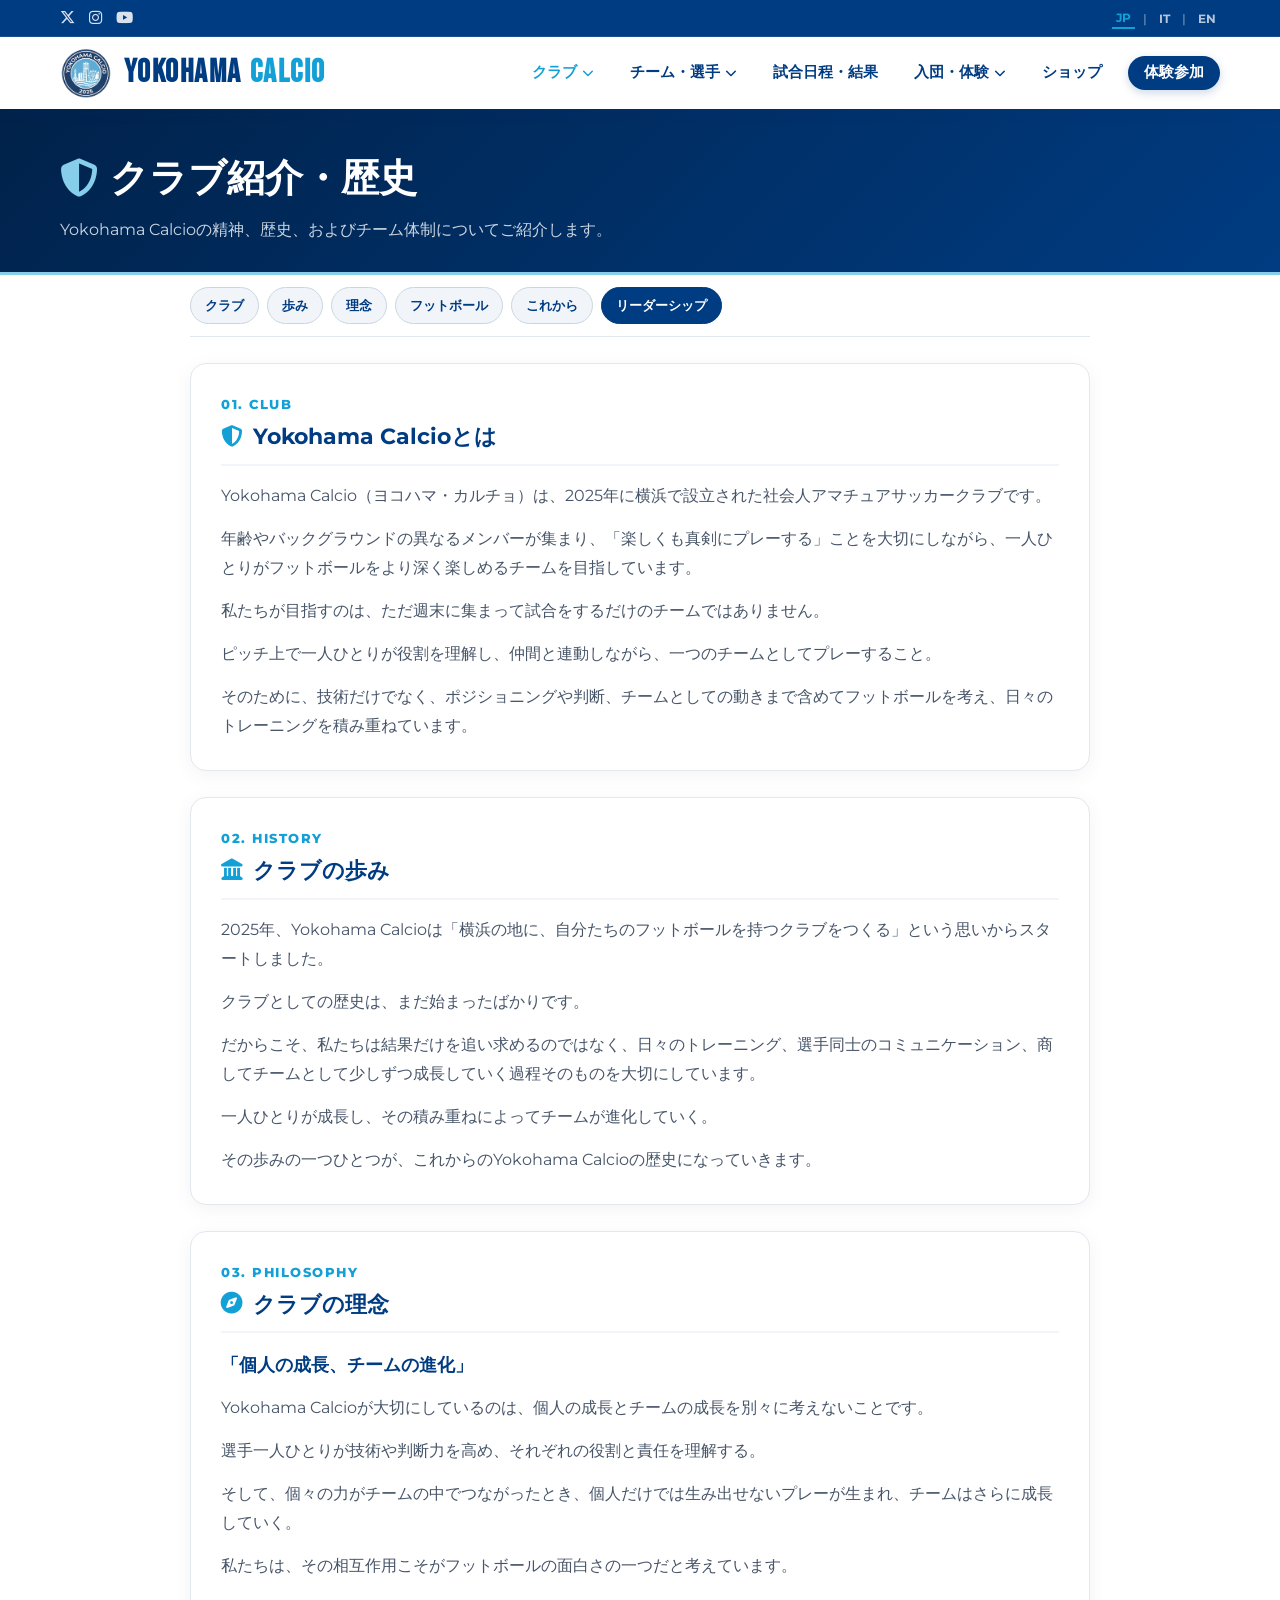
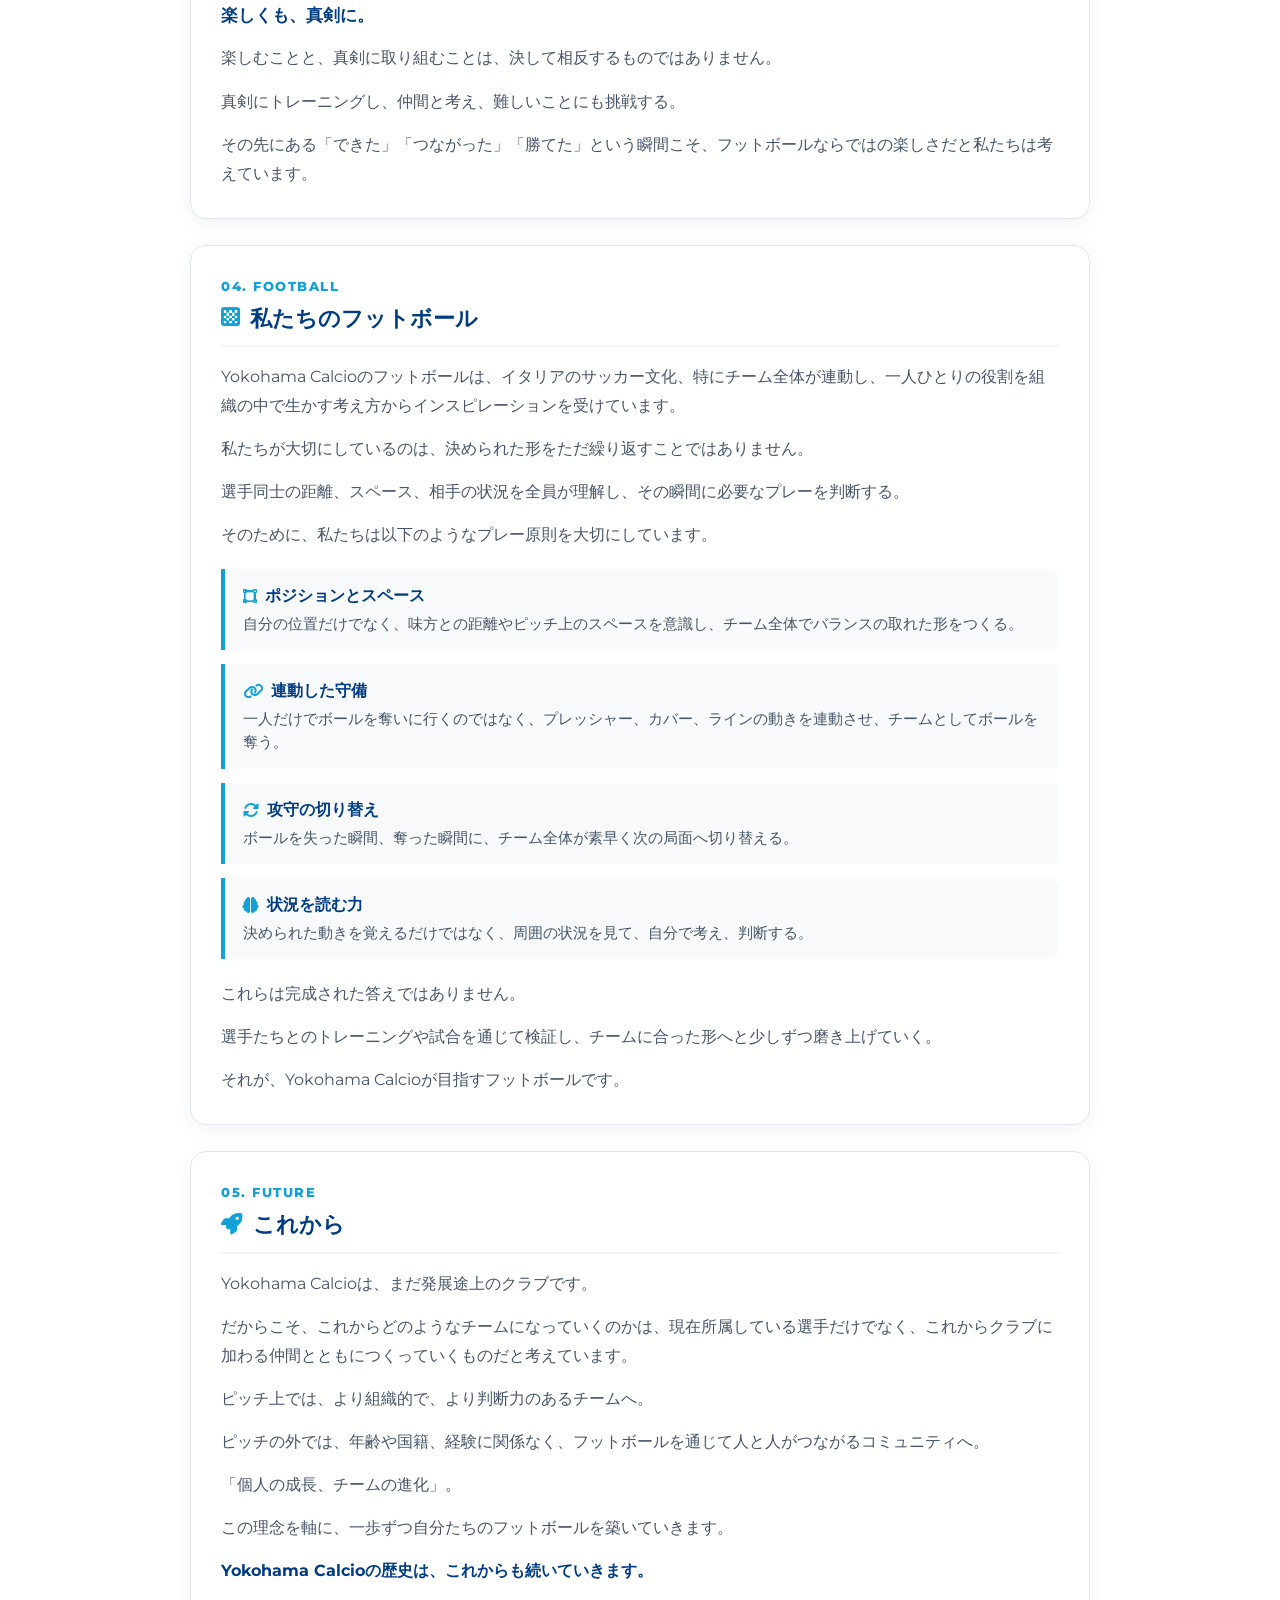
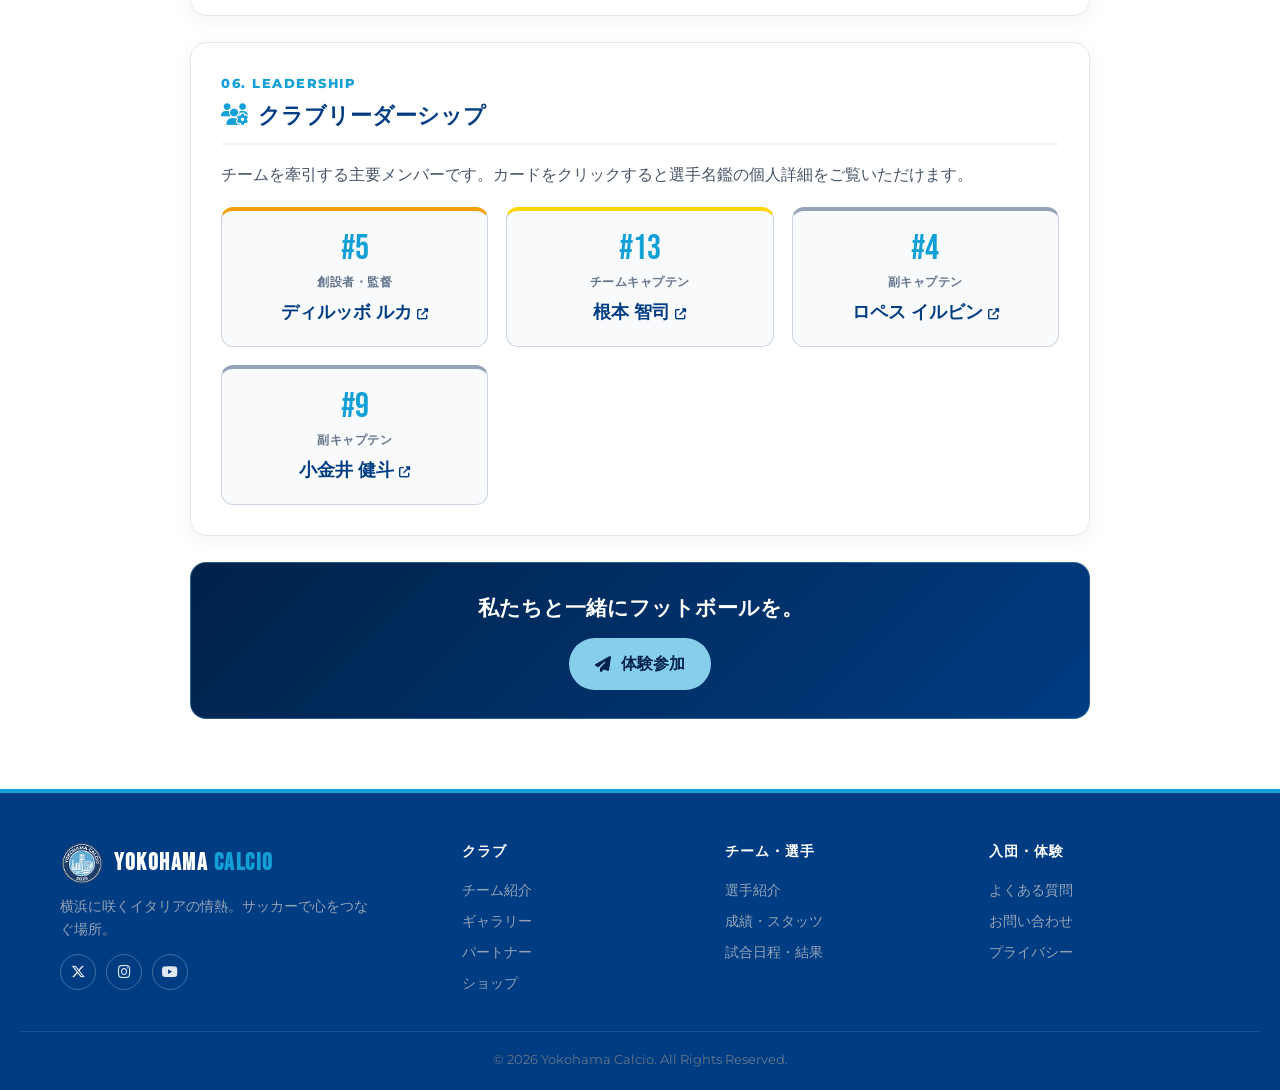
==== commit 835c6ebf: "Update about.html" ====
--- a/about.html
+++ b/about.html
@@ -87,7 +87,6 @@
   </section>
 
   <div class="cta-band"><h2 data-i18n="a.cta_title"></h2><a href="contact.html?type=trial#training" class="recruitment-btn"><i class="fas fa-paper-plane"></i> <span data-i18n="nav.cta"></span></a></div>
-  <div style="text-align:center;margin-top:40px"><a href="index.html" class="google-form-btn" style="max-width:250px;margin:0 auto"><i class="fas fa-arrow-left"></i> <span data-i18n="btn.back_home"></span></a></div>
 </div></div></main>
 
 <script>YC.mountFooter()</script>
@@ -104,7 +103,7 @@
   ja: {
     nav: ['クラブ', '歩み', '理念', 'フットボール', 'これから', 'リーダーシップ'],
     s1: { t: 'Yokohama Calcioとは', p: ['Yokohama Calcio（ヨコハマ・カルチョ）は、2025年に横浜で設立された社会人アマチュアサッカークラブです。', '年齢やバックグラウンドの異なるメンバーが集まり、「楽しくも真剣にプレーする」ことを大切にしながら、一人ひとりがフットボールをより深く楽しめるチームを目指しています。', '私たちが目指すのは、ただ週末に集まって試合をするだけのチームではありません。', 'ピッチ上で一人ひとりが役割を理解し、仲間と連動しながら、一つのチームとしてプレーすること。', 'そのために、技術だけでなく、ポジショニングや判断、チームとしての動きまで含めてフットボールを考え、日々のトレーニングを積み重ねています。'] },
-    s2: { t: 'クラブの歩み', p: ['2025年、Yokohama Calcioは「横浜の地に、自分たちのフットボールを持つクラブをつくる」という思いからスタートしました。', 'クラブとしての歴史は、まだ始まったばかりです。', 'だからこそ、私たちは結果だけを追い求めるのではなく、日々のトレーニング、選手同士のコミュニケーション、そしてチームとして少しずつ成長していく過程そのものを大切にしています。', '一人ひとりが成長し、その積み重ねによってチームが進化していく。', 'その歩みの一つひとつが、これからのYokohama Calcioの歴史になっていきます。'] },
+    s2: { t: 'クラブの歩み', p: ['2025年、Yokohama Calcioは「横浜の地に、自分たちのフットボールを持つクラブをつくる」という思いからスタートしました。', 'クラブとしての歴史は、まだ始まったばかりです。', 'だからこそ、私たちは結果だけを追い求めるのではなく、日々のトレーニング、選手同士のコミュニケーション、商してチームとして少しずつ成長していく過程そのものを大切にしています。', '一人ひとりが成長し、その積み重ねによってチームが進化していく。', 'その歩みの一つひとつが、これからのYokohama Calcioの歴史になっていきます。'] },
     s3: { t: 'クラブの理念', motto: '「個人の成長、チームの進化」', sub: '楽しくも、真剣に。', p: ['Yokohama Calcioが大切にしているのは、個人の成長とチームの成長を別々に考えないことです。', '選手一人ひとりが技術や判断力を高め、それぞれの役割と責任を理解する。', 'そして、個々の力がチームの中でつながったとき、個人だけでは生み出せないプレーが生まれ、チームはさらに成長していく。', '私たちは、その相互作用こそがフットボールの面白さの一つだと考えています。', '楽しむことと、真剣に取り組むことは、決して相反するものではありません。', '真剣にトレーニングし、仲間と考え、難しいことにも挑戦する。', 'その先にある「できた」「つながった」「勝てた」という瞬間こそ、フットボールならではの楽しさだと私たちは考えています。'] },
     s4: { t: '私たちのフットボール', p: ['Yokohama Calcioのフットボールは、イタリアのサッカー文化、特にチーム全体が連動し、一人ひとりの役割を組織の中で生かす考え方からインスピレーションを受けています。', '私たちが大切にしているのは、決められた形をただ繰り返すことではありません。', '選手同士の距離、スペース、相手の状況を全員が理解し、その瞬間に必要なプレーを判断する。', 'そのために、私たちは以下のようなプレー原則を大切にしています。', 'これらは完成された答えではありません。', '選手たちとのトレーニングや試合を通じて検証し、チームに合った形へと少しずつ磨き上げていく。', 'それが、Yokohama Calcioが目指すフットボールです。'],
       pr: [['fa-vector-square', 'ポジションとスペース', '自分の位置だけでなく、味方との距離やピッチ上のスペースを意識し、チーム全体でバランスの取れた形をつくる。'], ['fa-link', '連動した守備', '一人だけでボールを奪いに行くのではなく、プレッシャー、カバー、ラインの動きを連動させ、チームとしてボールを奪う。'], ['fa-sync-alt', '攻守の切り替え', 'ボールを失った瞬間、奪った瞬間に、チーム全体が素早く次の局面へ切り替える。'], ['fa-brain', '状況を読む力', '決められた動きを覚えるだけではなく、周囲の状況を見て、自分で考え、判断する。']] },
